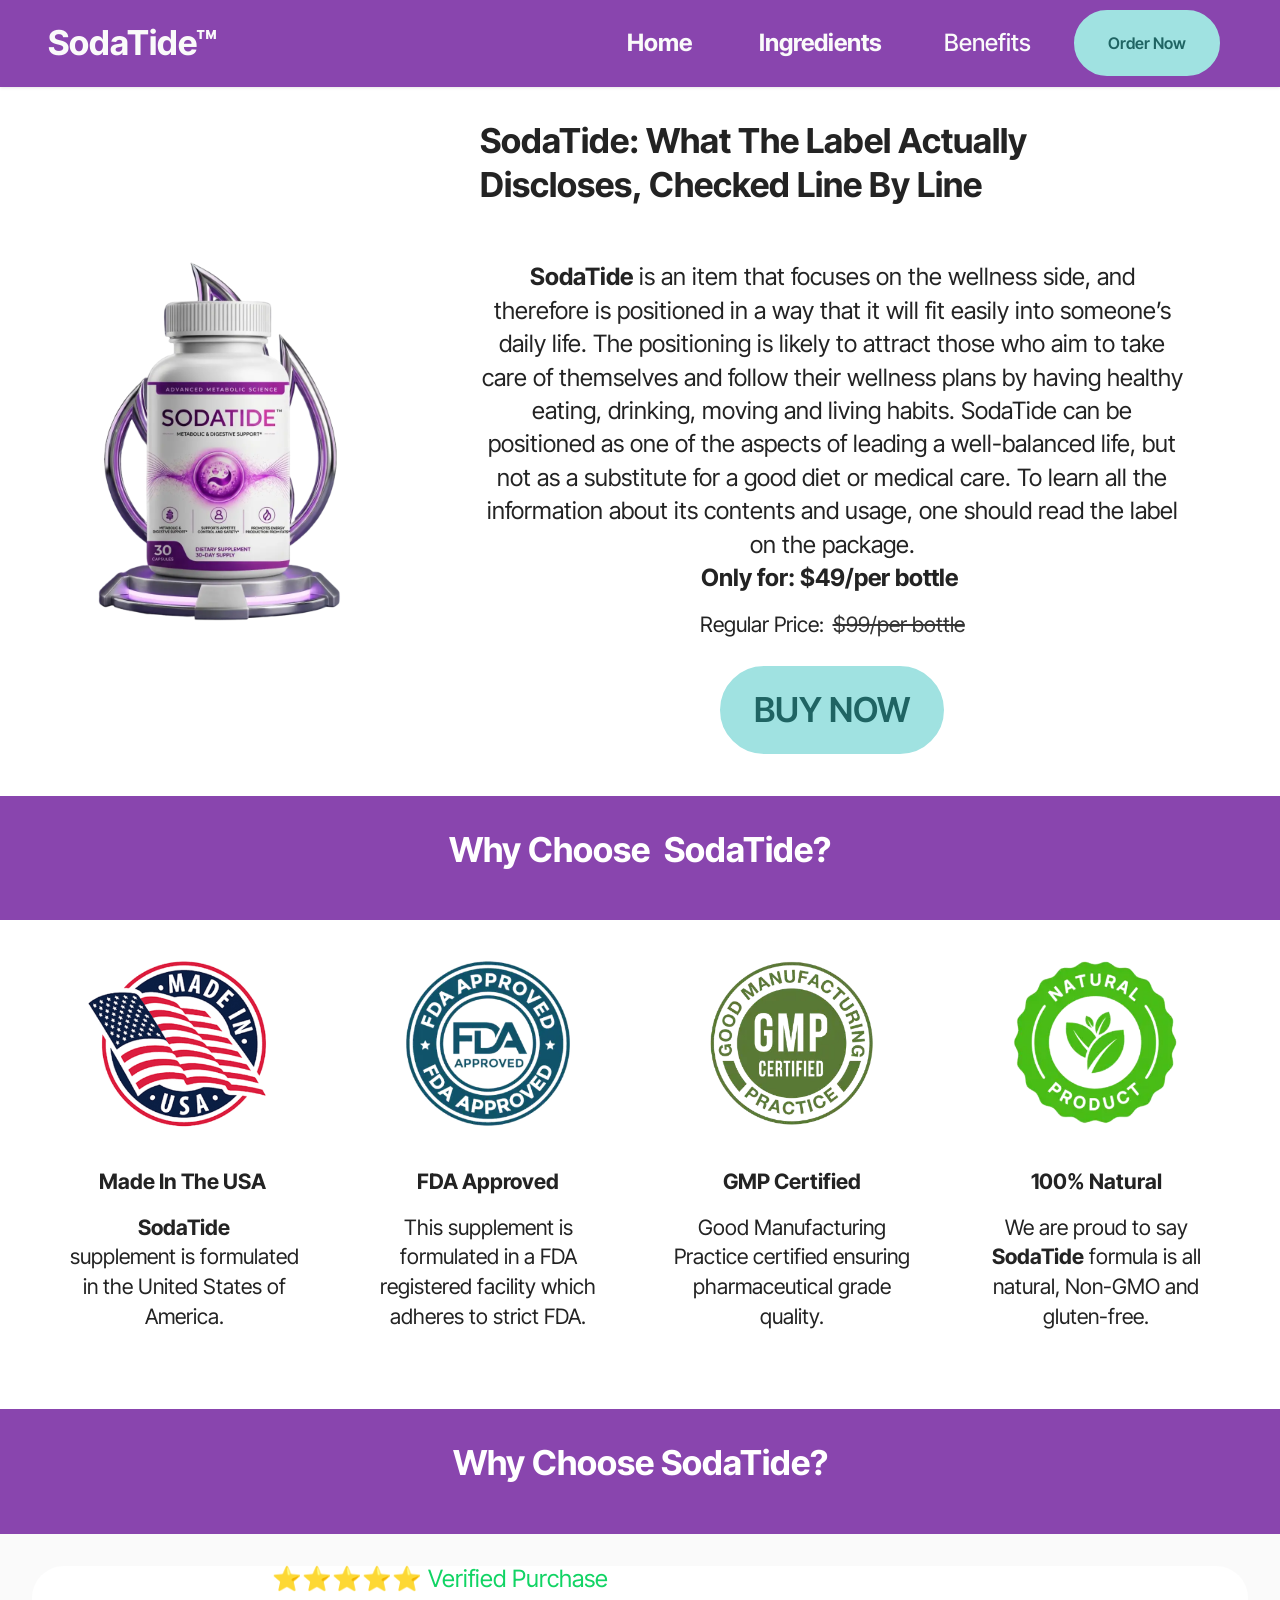
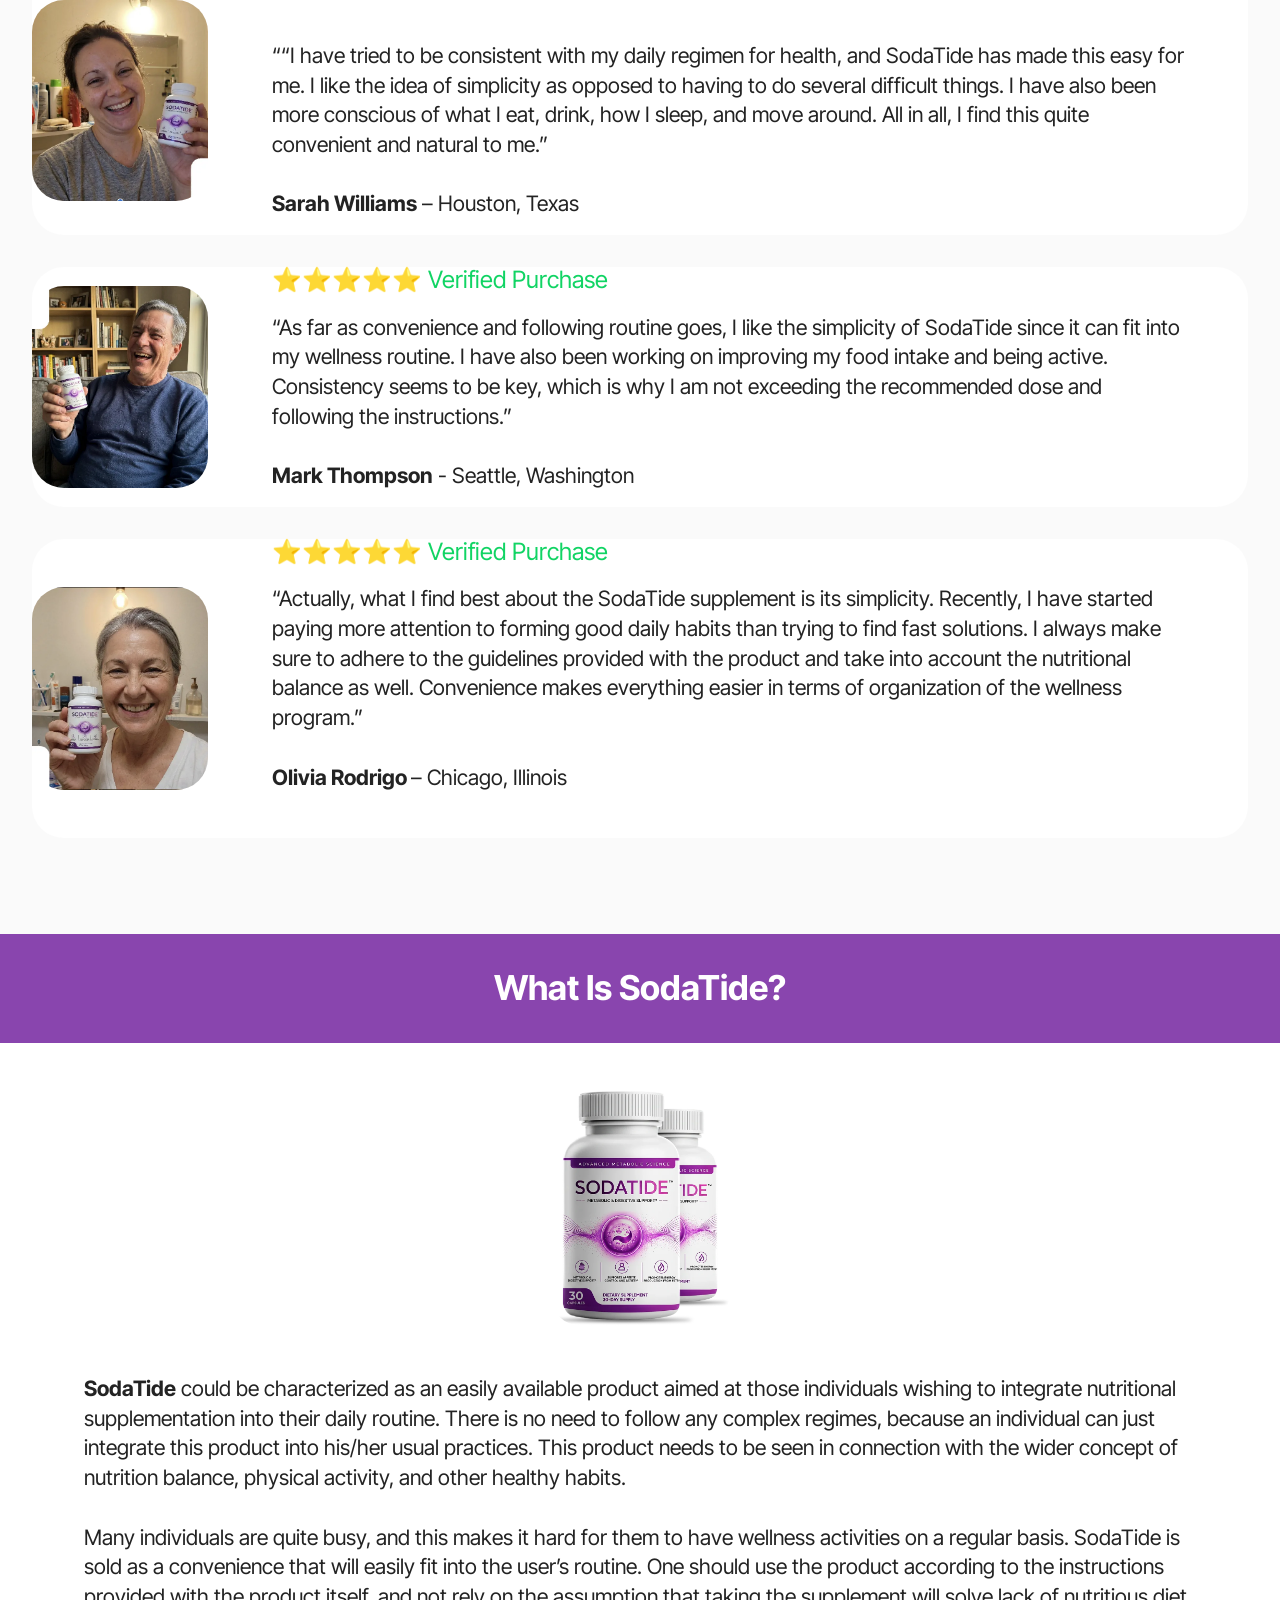
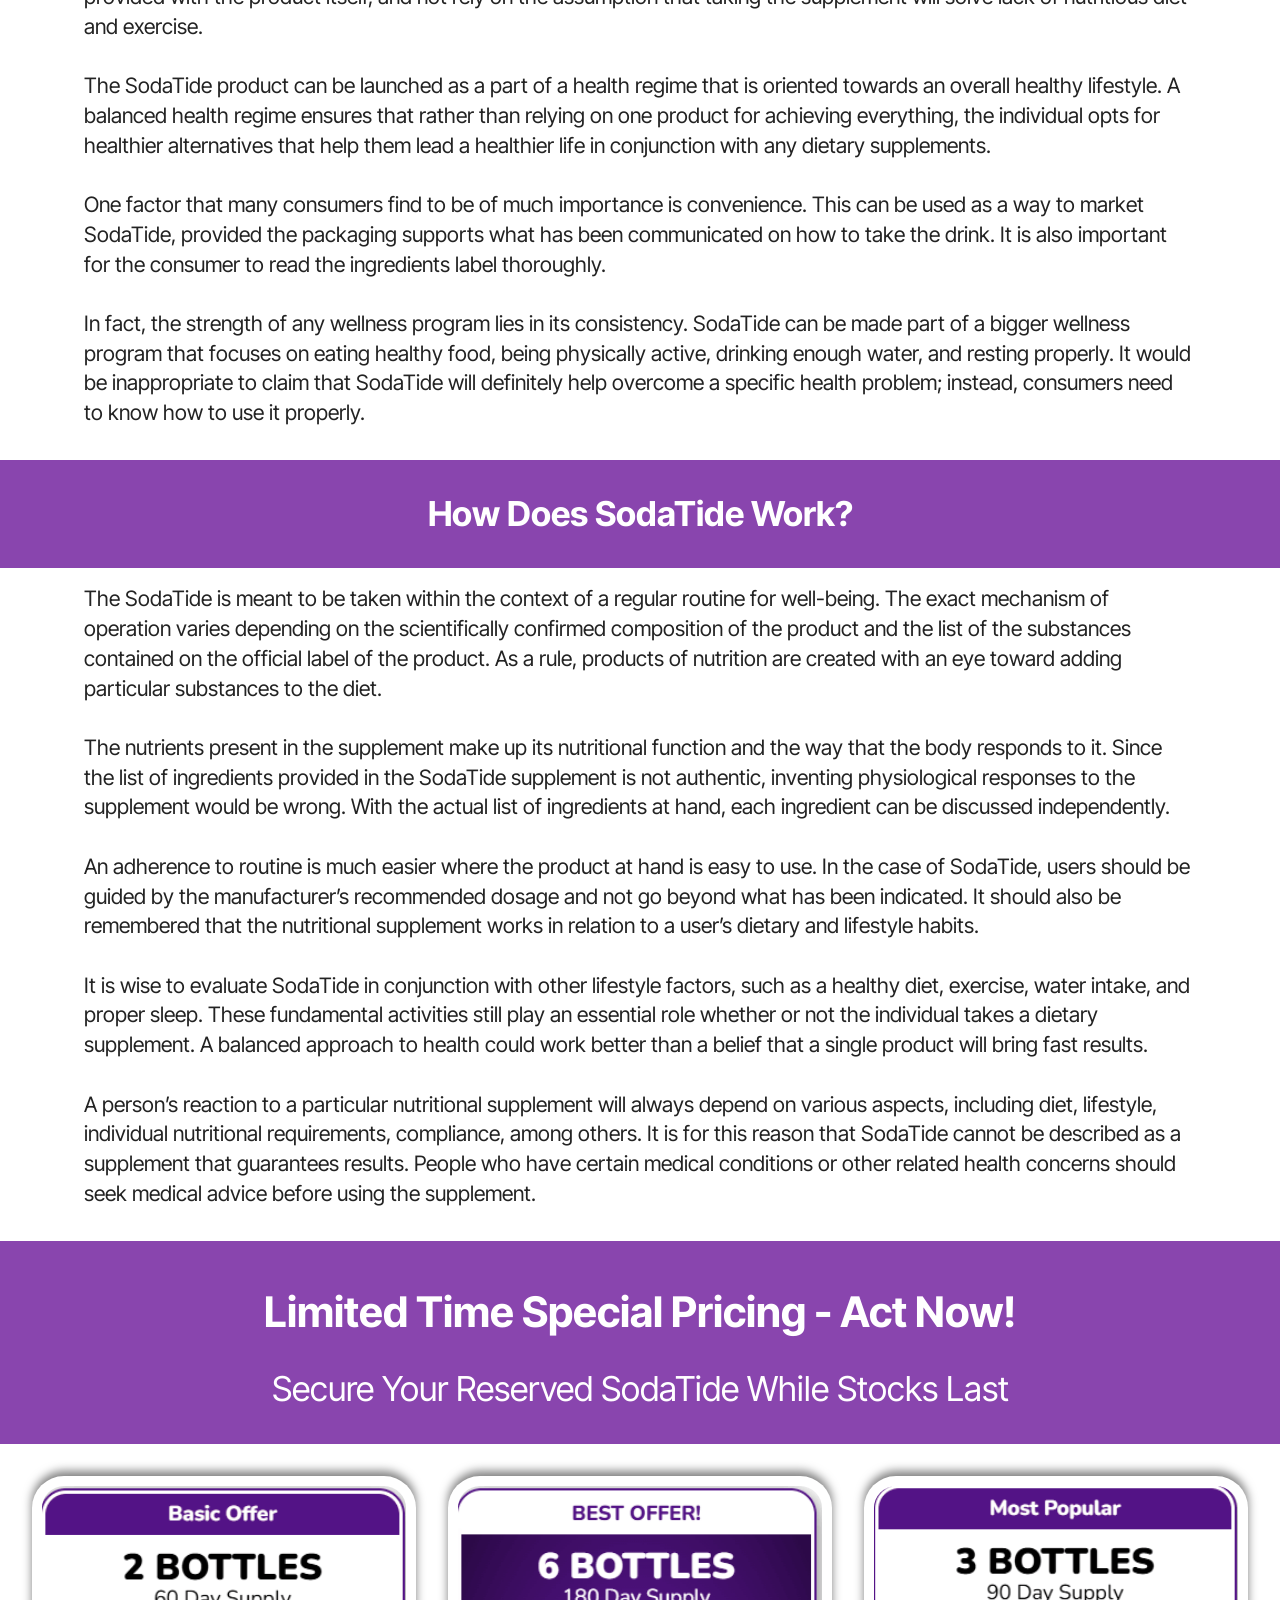
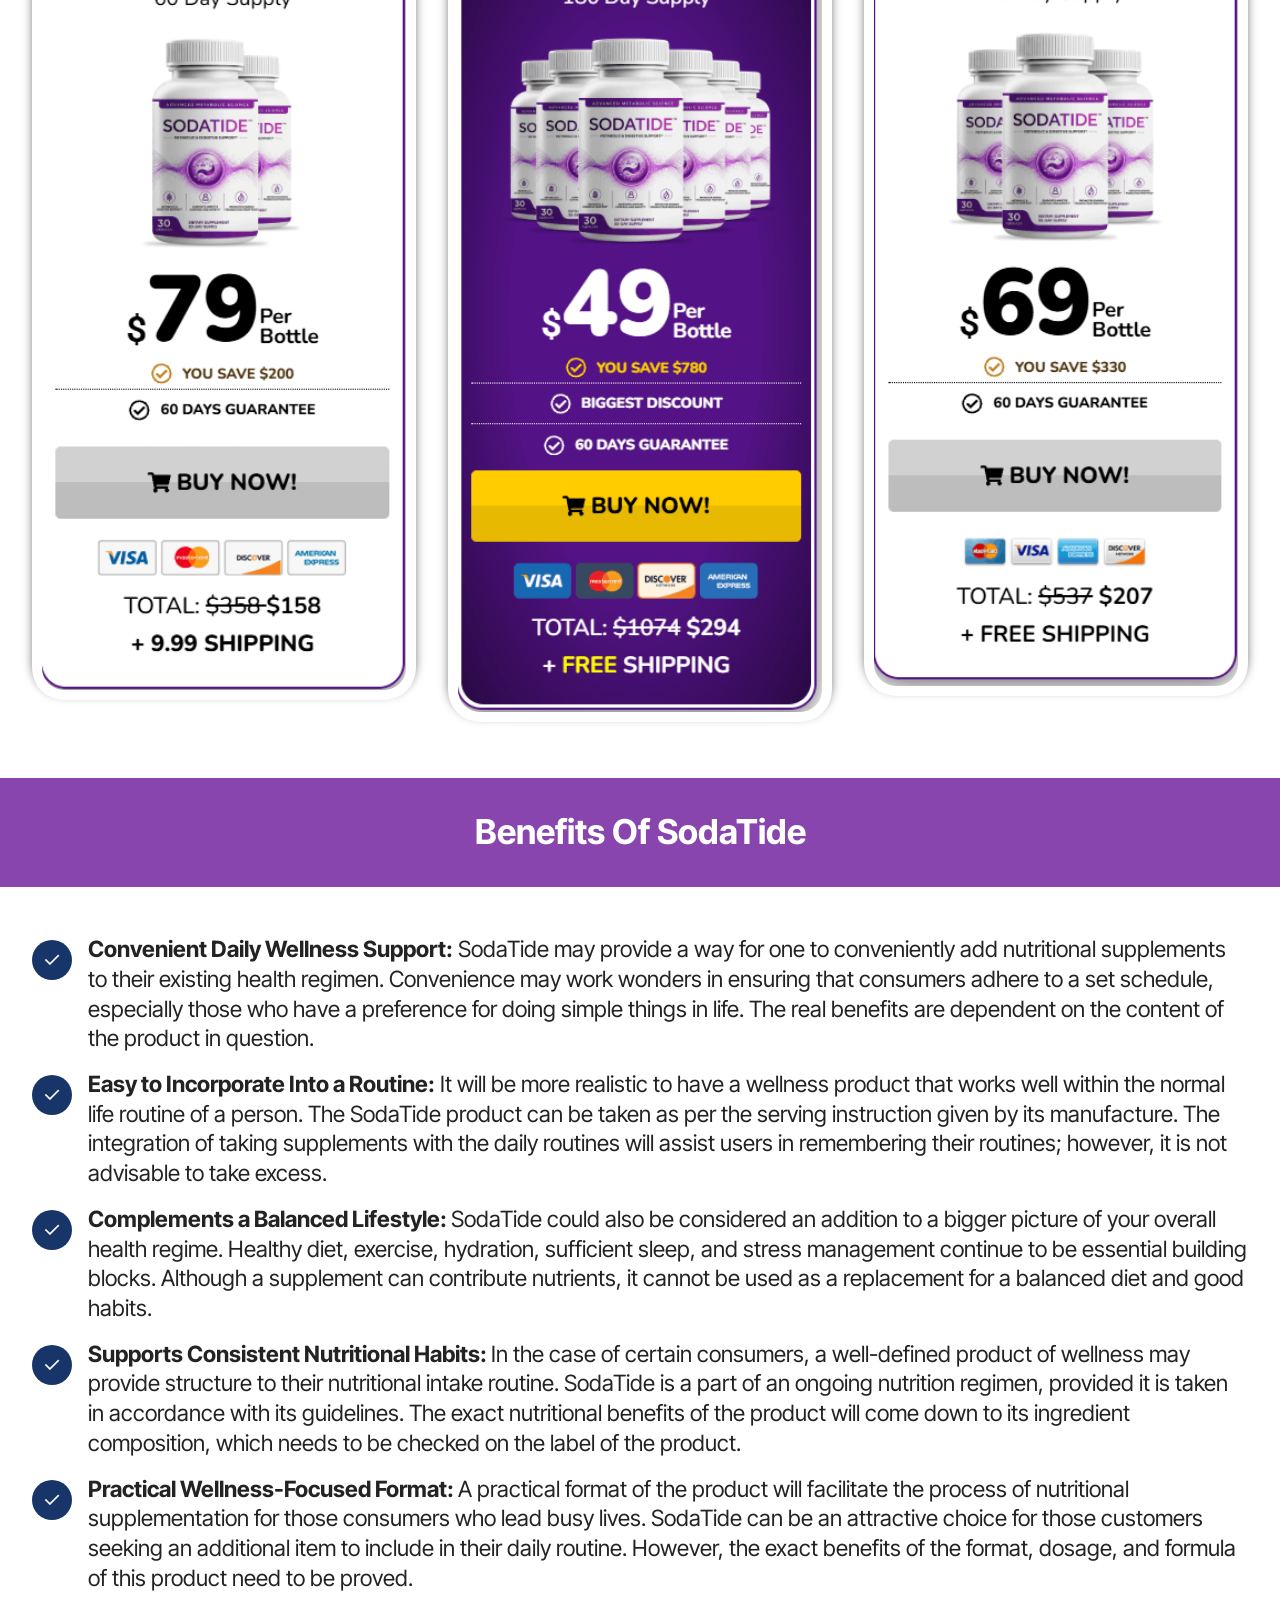
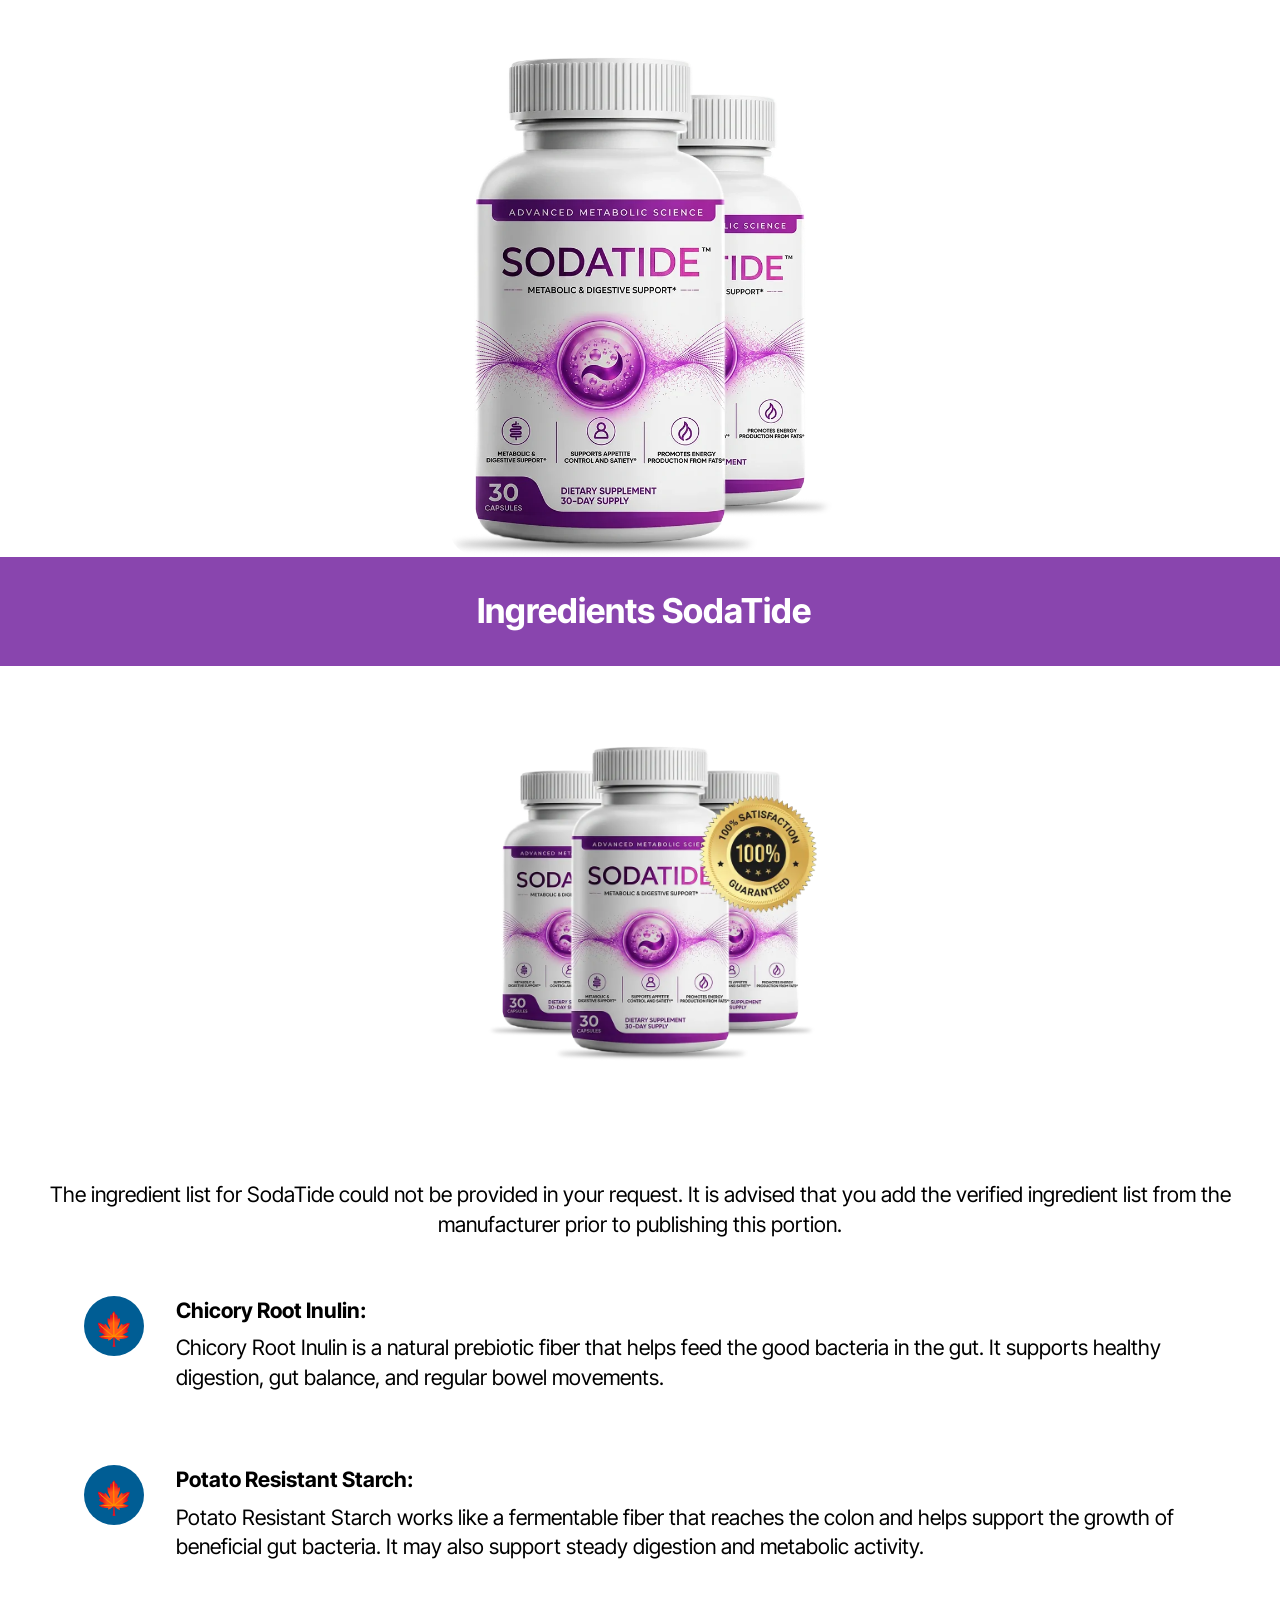
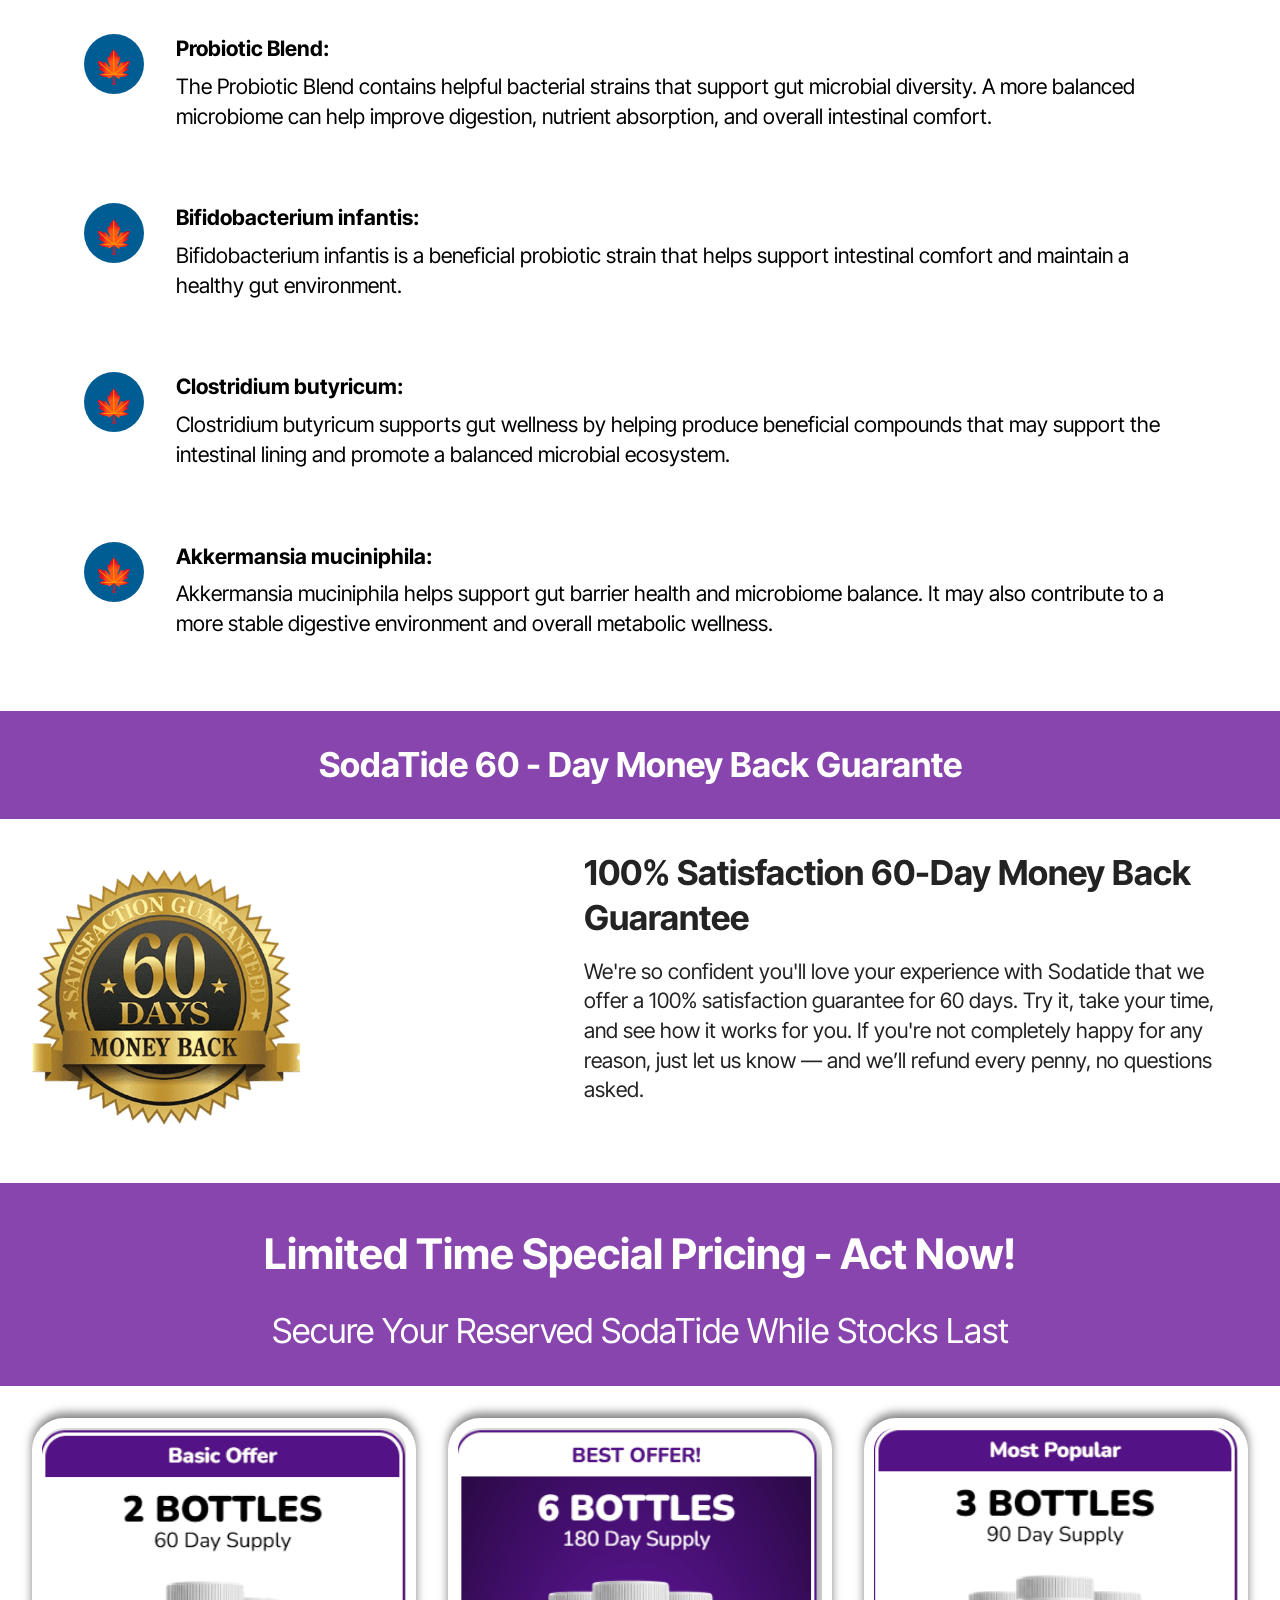
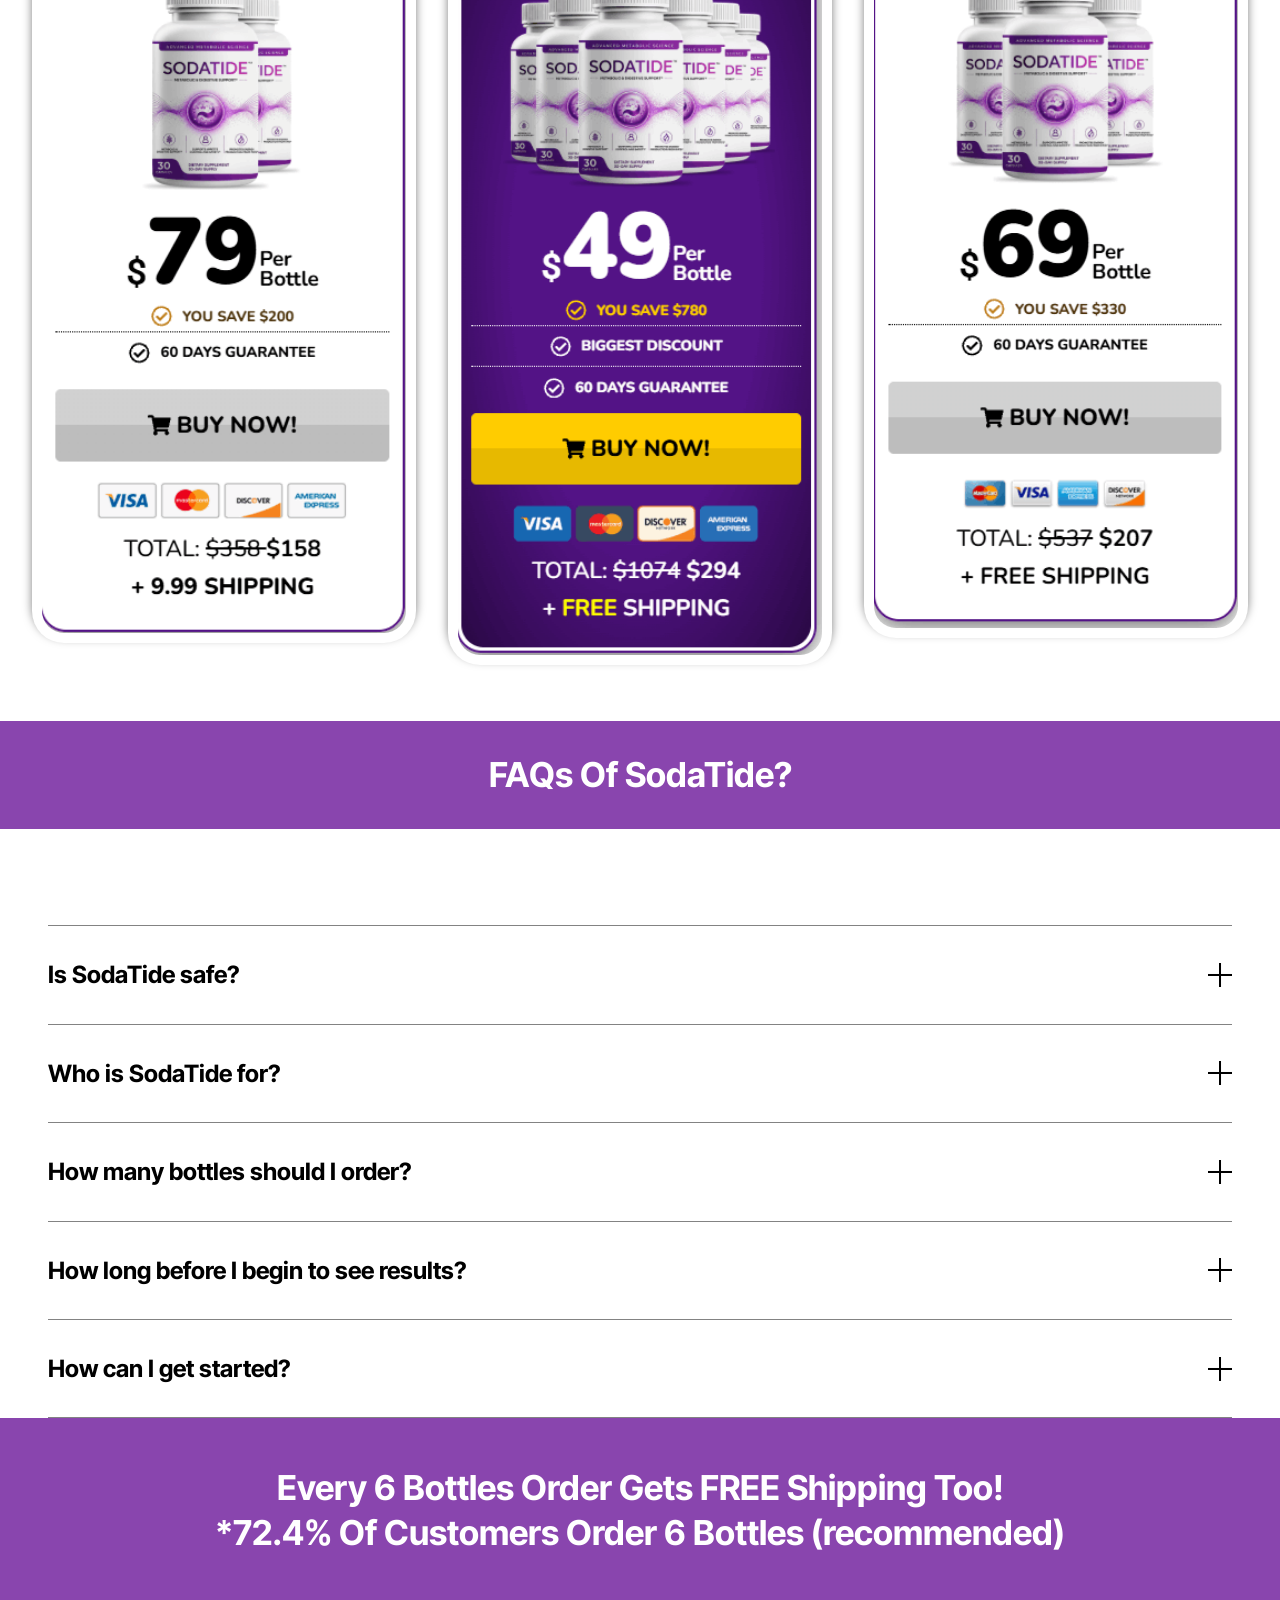
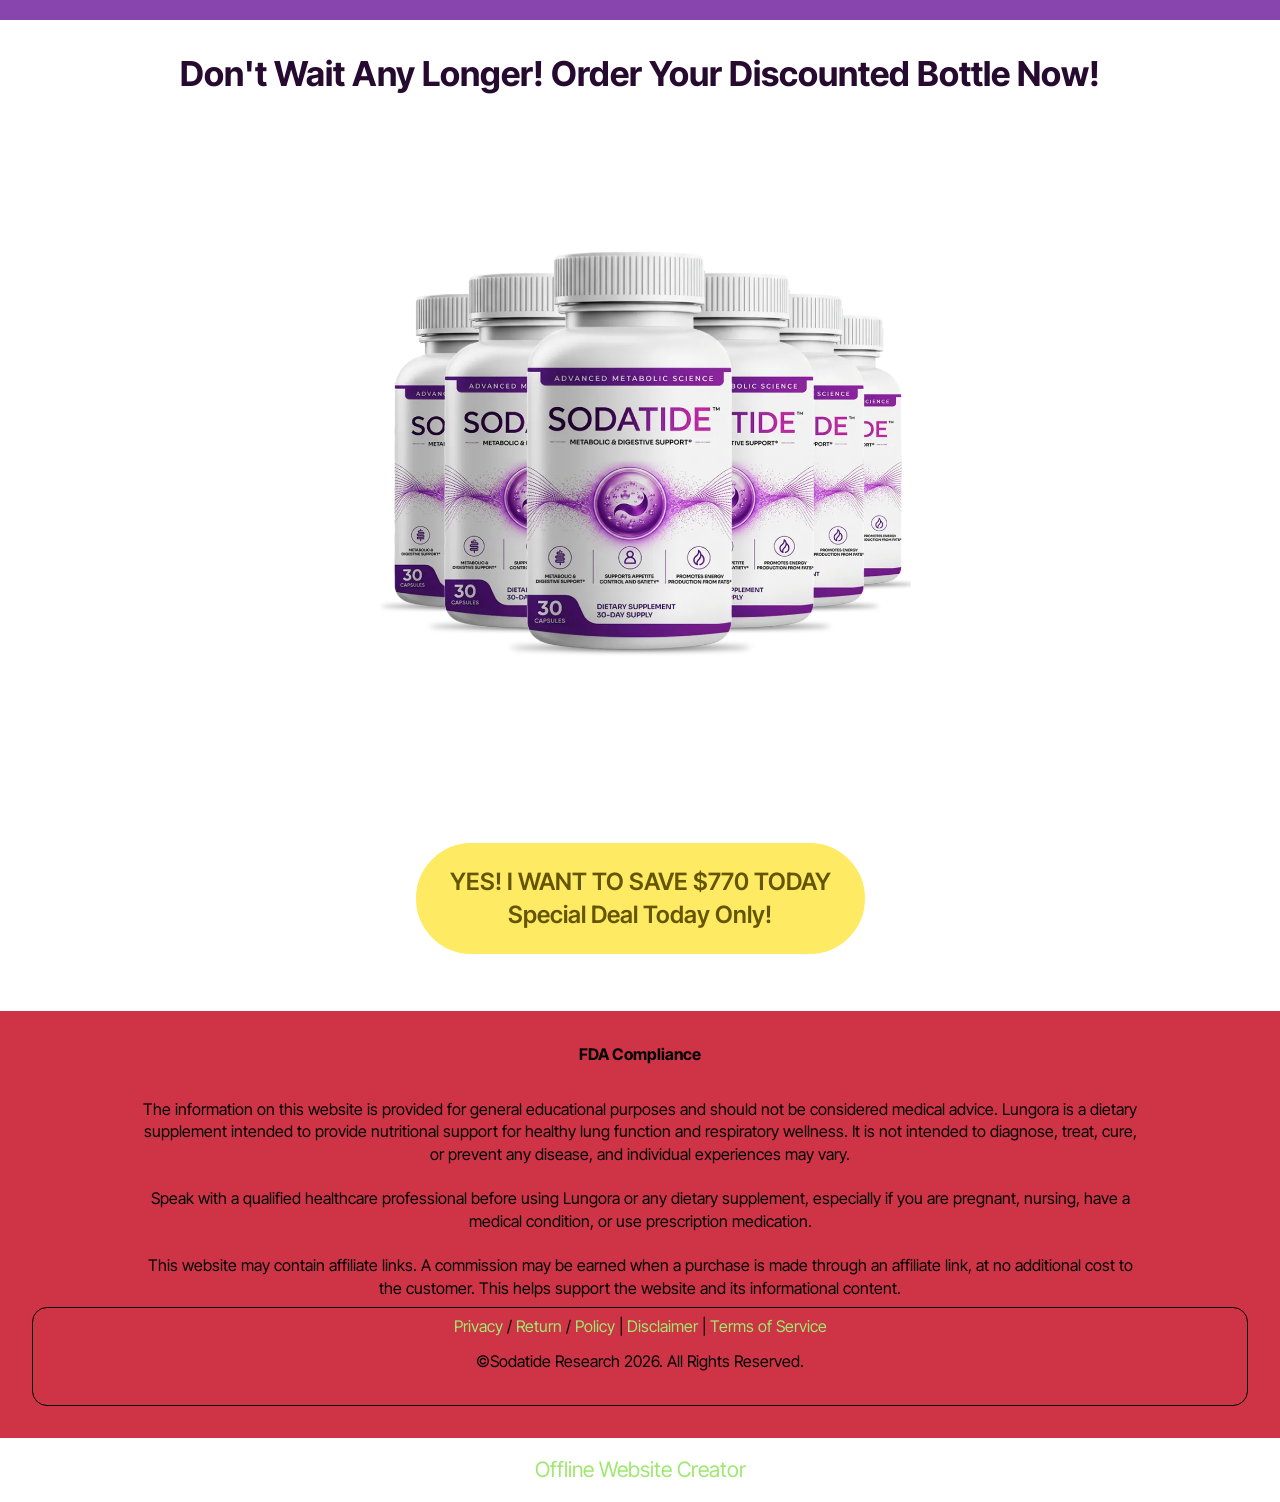
==== index.html @ b332766b "Add files via upload" ====
<!DOCTYPE html>
<html  lang="en">
<head>
  <!-- Site made with Mobirise Website Builder v6.1.12, https://mobirise.com -->
  <meta charset="UTF-8">
  <meta http-equiv="X-UA-Compatible" content="IE=edge">
  <meta name="generator" content="Mobirise v6.1.12, mobirise.com">
  <meta name="twitter:card" content="summary_large_image"/>
  <meta name="twitter:image:src" content="assets/images/index-meta.webp">
  <meta property="og:image" content="assets/images/index-meta.webp">
  <meta name="twitter:title" content="SodaTide – Advanced Support for Nerve Health">
  <meta name="viewport" content="width=device-width, initial-scale=1, minimum-scale=1">
  <link rel="shortcut icon" href="assets/images/images.png" type="image/x-icon">
  <meta name="description" content="SodaTide is an item that focuses on the wellness side, and therefore is positioned in a way that it will fit easily into someone’s daily life. The positioning is likely to attract those who aim to take care of themselves and follow their wellness plans by having healthy eating, drinking, moving and living habits. SodaTide can be positioned as one of the aspects of leading a well-balanced life, but not as a substitute for a good diet or medical care. To learn all the information about its contents and usage, one should read the label on the package.">
  
  
  <title>SodaTide – Advanced Support for Nerve Health</title>
  <link rel="stylesheet" href="assets/web/assets/mobirise-icons2/mobirise2.css">
  <link rel="stylesheet" href="assets/web/assets/mobirise-icons/mobirise-icons.css">
  <link rel="stylesheet" href="assets/bootstrap/css/bootstrap.min.css">
  <link rel="stylesheet" href="assets/dropdown/css/style.css">
  <link rel="stylesheet" href="assets/socicon/css/styles.css">
  <link rel="stylesheet" href="assets/theme/css/style.css">
  <link rel="preload" href="https://fonts.googleapis.com/css?family=Inter+Tight:100,200,300,400,500,600,700,800,900,100i,200i,300i,400i,500i,600i,700i,800i,900i&display=swap" as="style" onload="this.onload=null;this.rel='stylesheet'">
  <noscript><link rel="stylesheet" href="https://fonts.googleapis.com/css?family=Inter+Tight:100,200,300,400,500,600,700,800,900,100i,200i,300i,400i,500i,600i,700i,800i,900i&display=swap"></noscript>
  <link rel="preload" as="style" href="assets/mobirise/css/mbr-additional.css?v=M7NyvS"><link rel="stylesheet" href="assets/mobirise/css/mbr-additional.css?v=M7NyvS" type="text/css">

  
  
  <meta name="keywords" content="prosta defend, prostadefend, prosta defend supplement, prosta defend pills">
 <meta name="author" content="prosta defend">
		
 <link rel="canonical" href="" >
</head>
<body>
  
  <section data-bs-version="5.1" class="menu menu2 cid-vwCGoTfLS6" once="menu" id="menu2-1z">
    
    <nav class="navbar navbar-dropdown navbar-expand-lg">
        <div class="container">
            <div class="navbar-brand">
                
                <span class="navbar-caption-wrap"><a class="navbar-caption text-white text-primary display-2" href="index.html#content4-27">SodaTide™&nbsp;<br></a></span>
            </div>
            <button class="navbar-toggler" type="button" data-toggle="collapse" data-bs-toggle="collapse" data-target="#navbarSupportedContent" data-bs-target="#navbarSupportedContent" aria-controls="navbarNavAltMarkup" aria-expanded="false" aria-label="Toggle navigation">
                <div class="hamburger">
                    <span></span>
                    <span></span>
                    <span></span>
                    <span></span>
                </div>
            </button>
            <div class="collapse navbar-collapse" id="navbarSupportedContent">
                <ul class="navbar-nav nav-dropdown" data-app-modern-menu="true"><li class="nav-item"><a class="nav-link link text-white text-primary display-5" href="index.html#header3-1m"><strong>Home&nbsp;</strong><br></a></li>
                    <li class="nav-item"><a class="nav-link link text-white text-primary display-5" href="index.html"><strong>Ingredients</strong></a></li>
                    <li class="nav-item"><a class="nav-link link text-white text-primary display-5" href="index.html#header3-31">Benefits</a>
                    </li></ul>
                
                <div class="navbar-buttons mbr-section-btn"><a class="btn btn-warning display-4" href="https://maxwebleads.com/13469/2046/2/?">Order Now</a></div>
            </div>
        </div>
    </nav>
</section>

<section data-bs-version="5.1" class="features6 cid-vwCGxktQIx" id="features7-20">
    <!---->
    

    
    
    <div class="container">
        <div class="card-wrapper">
            <div class="row align-items-center">
                <div class="col-12 col-lg-4">
                    <div class="image-wrapper">
                        <a href="https://maxwebleads.com/13469/2046/2/?"><img src="assets/images/sodatide-main.webp" alt="SodaTide"></a>
                    </div>
                </div>
                <div class="col-12 col-lg">
                    <div class="text-box">
                        <h5 class="mbr-title mbr-fonts-style display-2"><strong>SodaTide: What The Label Actually Discloses, Checked Line By Line</strong><br><strong><br></strong></h5>
                        <p class="mbr-text mbr-fonts-style display-5"><strong>SodaTide</strong> is an item that focuses on the wellness side, and therefore is positioned in a way that it will fit easily into someone’s daily life. The positioning is likely to attract those who aim to take care of themselves and follow their wellness plans by having healthy eating, drinking, moving and living habits. SodaTide can be positioned as one of the aspects of leading a well-balanced life, but not as a substitute for a good diet or medical care. To learn all the information about its contents and usage, one should read the label on the package.<br><strong>Only for: $49/per bottle&nbsp;</strong><br></p>
                        <div class="cost">
                            <span class="currentcost mbr-fonts-style pr-2 display-7">Regular Price:&nbsp;</span>
                            <span class="oldcost mbr-fonts-style display-7">$99/per bottle</span>
                        </div>
                        <div class="mbr-section-btn pt-3"><a href="https://maxwebleads.com/13469/2046/2/?" class="btn btn-warning display-2">BUY NOW</a></div>
                    </div>
                </div>
            </div>
        </div>
    </div>
</section>

<section data-bs-version="5.1" class="header3 cid-vwCIpOp77V" id="header3-21">

    

    
    

    <div class="align-center container">
        <div class="row justify-content-center">
            <div class="col-12 col-lg-12">
                
                <h2 class="mbr-section-subtitle mbr-fonts-style mb-3 display-2"><strong>Why Choose&nbsp; SodaTide?</strong></h2>
                
                
            </div>
        </div>
    </div>
</section>

<section data-bs-version="5.1" class="gallery3 cid-vwCFQWDNEf" id="gallery3-1x">
    
    
    <div class="container">
        
        <div class="row mt-4">
            
            
            <div class="item features-image сol-12 col-md-6 col-lg-3 active">
                <div class="item-wrapper">
                    <div class="item-img">
                        <a href="https://maxwebleads.com/13469/2046/2/?"><img src="assets/images/made-in-usa202-500x300.webp" alt="SodaTide Made In The USA " data-slide-to="0" data-bs-slide-to="0"></a>
                    </div>
                    <div class="item-content">
                        <h5 class="item-title mbr-fonts-style display-7"><strong>Made In The USA&nbsp;</strong></h5>
                        
                        <p class="mbr-text mbr-fonts-style mt-3 display-7"><strong>SodaTide
</strong><br>supplement is formulated in the United States of America.<br>
<br></p>
                    </div>
                    
                </div>
            </div><div class="item features-image сol-12 col-md-6 col-lg-3">
                <div class="item-wrapper">
                    <div class="item-img">
                        <a href="https://maxwebleads.com/13469/2046/2/?"><img src="assets/images/fda-approved-500x300.webp" alt="SodaTide FDA Approved " data-slide-to="1" data-bs-slide-to="1"></a>
                    </div>
                    <div class="item-content">
                        <h5 class="item-title mbr-fonts-style display-7"><strong>FDA Approved</strong></h5>
                        
                        <p class="mbr-text mbr-fonts-style mt-3 display-7">This supplement is formulated in a FDA registered facility which adheres to strict FDA.</p>
                    </div>
                    
                </div>
            </div><div class="item features-image сol-12 col-md-6 col-lg-3">
                <div class="item-wrapper">
                    <div class="item-img">
                        <a href="https://maxwebleads.com/13469/2046/2/?"><img src="assets/images/gmp-certified-500x300.webp" alt="SodaTide GMP Certified" data-slide-to="2" data-bs-slide-to="2"></a>
                    </div>
                    <div class="item-content">
                        <h5 class="item-title mbr-fonts-style display-7"><strong>GMP Certified</strong></h5>
                        
                        <p class="mbr-text mbr-fonts-style mt-3 display-7">Good Manufacturing
<br>Practice certified ensuring pharmaceutical grade quality.<br></p>
                    </div>
                    
                </div>
            </div>
            <div class="item features-image сol-12 col-md-6 col-lg-3">
                <div class="item-wrapper">
                    <div class="item-img">
                        <a href="https://maxwebleads.com/13469/2046/2/?"><img src="assets/images/100-natural-500x300.webp" alt="SodaTide  all natural, Non-GMO " title=""></a>
                    </div>
                    <div class="item-content">
                        <h5 class="item-title mbr-fonts-style display-7"><strong>100% Natural</strong></h5>
                        
                        <p class="mbr-text mbr-fonts-style mt-3 display-7">We are proud to say <strong>SodaTide</strong> formula is all natural, Non-GMO and gluten-free.</p>
                    </div>
                    
                </div>
            </div>
        </div>
    </div>
</section>

<section data-bs-version="5.1" class="header3 cid-vwCO7ddUhF" id="header3-22">

    

    
    

    <div class="align-center container">
        <div class="row justify-content-center">
            <div class="col-12 col-lg-12">
                
                <h2 class="mbr-section-subtitle mbr-fonts-style mb-3 display-2"><strong>Why Choose SodaTide?</strong></h2>
                
                
            </div>
        </div>
    </div>
</section>

<section data-bs-version="5.1" class="team2 cid-vwCOnBbGUN" xmlns="http://www.w3.org/1999/html" id="team2-23">
    

    
    
    <div class="container">
        <div class="item features-image">
            <div class="item-wrapper">
                <div class="row align-items-center">
                    <div class="col-12 col-md-2">
                        <div class="image-wrapper">
                            <a href="https://maxwebleads.com/13469/2046/2/?"><img src="assets/images/tmpvyf8o1eg.webp" alt="SodaTide"></a>
                        </div>
                    </div>
                    <div class="col-12 col-md">
                        <div class="card-box">
                            
                            <h2 class="card-subtitle mbr-fonts-style mb-3 display-5">⭐⭐⭐⭐⭐ Verified Purchase</h2>
                            <p class="mbr-text mbr-fonts-style display-7"><br>““I have tried to be consistent with my daily regimen for health, and SodaTide has made this easy for me. I like the idea of simplicity as opposed to having to do several difficult things. I have also been more conscious of what I eat, drink, how I sleep, and move around. All in all, I find this quite convenient and natural to me.”<br><br><strong>Sarah Williams</strong> – Houston, Texas<br></p>
                            
                        </div>
                    </div>
                </div>
            </div>
        </div>
        <div class="item features-image">
            <div class="item-wrapper">
                <div class="row align-items-center">
                    <div class="col-12 col-md-2">
                        <div class="image-wrapper">
                            <a href="https://maxwebleads.com/13469/2046/2/?"><img src="assets/images/tmp3x4pb23f.webp" alt="SodaTide"></a>
                        </div>
                    </div>
                    <div class="col-12 col-md">
                        <div class="card-box">
                            
                            <h2 class="card-subtitle mbr-fonts-style mb-3 display-5">⭐⭐⭐⭐⭐ Verified Purchase</h2>
                            <p class="mbr-text mbr-fonts-style display-7">“As far as convenience and following routine goes, I like the simplicity of SodaTide since it can fit into my wellness routine. I have also been working on improving my food intake and being active. Consistency seems to be key, which is why I am not exceeding the recommended dose and following the instructions.”<br><br><strong>Mark Thompson</strong> - Seattle, Washington<br></p>
                            
                        </div>
                    </div>
                </div>
            </div>
        </div>
        <div class="item features-image">
            <div class="item-wrapper">
                <div class="row align-items-center">
                    <div class="col-12 col-md-2">
                        <div class="image-wrapper">
                            <a href="https://maxwebleads.com/13469/2046/2/?"><img src="assets/images/tmpdgnaucbl.webp" alt="SodaTide"></a>
                        </div>
                    </div>
                    <div class="col-12 col-md">
                        <div class="card-box">
                            
                            <h2 class="card-subtitle mbr-fonts-style mb-3 display-5">⭐⭐⭐⭐⭐ Verified Purchase</h2>
                            <p class="mbr-text mbr-fonts-style display-7">“Actually, what I find best about the SodaTide supplement is its simplicity. Recently, I have started paying more attention to forming good daily habits than trying to find fast solutions. I always make sure to adhere to the guidelines provided with the product and take into account the nutritional balance as well. Convenience makes everything easier in terms of organization of the wellness program.”<br>
<br><strong>Olivia Rodrigo </strong>– Chicago, Illinois<br>&nbsp;<br></p>
                            
                        </div>
                    </div>
                </div>
            </div>
        </div>
    </div>
</section>

<section data-bs-version="5.1" class="header3 cid-uSwx4cJ0TO" id="header3-4">

    

    
    

    <div class="align-center container">
        <div class="row justify-content-center">
            <div class="col-12 col-lg-12">
                
                <h2 class="mbr-section-subtitle mbr-fonts-style mb-3 display-2"><strong>What Is SodaTide?</strong></h2>
                
                
            </div>
        </div>
    </div>
</section>

<section data-bs-version="5.1" class="header9 cid-uSwxo9HcY4" id="header9-6">

    

    
    

    <div class="text-center container">
        <div class="row justify-content-center">
            <div class="col-md-12 col-lg-9">
                <div class="image-wrap mb-4">
                    <a href="https://maxwebleads.com/13469/2046/2/?"><img src="assets/images/bottle-hero.webp" alt="SodaTide Official"></a>
                </div>
                
                
                
            </div>
        </div>
    </div>
</section>

<section data-bs-version="5.1" class="content4 cid-uSwx5BcQWN" id="content4-5">
    

    
    
    <div class="container">
        <div class="row justify-content-center">
            <div class="title col-md-12 col-lg-11">
                
                <h4 class="mbr-section-subtitle align-center mbr-fonts-style mb-4 display-7"><strong>SodaTide</strong> could be characterized as an easily available product aimed at those individuals wishing to integrate nutritional supplementation into their daily routine. There is no need to follow any complex regimes, because an individual can just integrate this product into his/her usual practices. This product needs to be seen in connection with the wider concept of nutrition balance, physical activity, and other healthy habits.<br><br>
<div>
</div><div>
</div><div>
</div><div>
</div><div>Many individuals are quite busy, and this makes it hard for them to have wellness activities on a regular basis. SodaTide is sold as a convenience that will easily fit into the user’s routine. One should use the product according to the instructions provided with the product itself, and not rely on the assumption that taking the supplement will solve lack of nutritious diet and exercise.</div><div><br></div><div>
</div><div>The SodaTide product can be launched as a part of a health regime that is oriented towards an overall healthy lifestyle. A balanced health regime ensures that rather than relying on one product for achieving everything, the individual opts for healthier alternatives that help them lead a healthier life in conjunction with any dietary supplements.</div><div><br></div><div>One factor that many consumers find to be of much importance is convenience. This can be used as a way to market SodaTide, provided the packaging supports what has been communicated on how to take the drink. It is also important for the consumer to read the ingredients label thoroughly.</div><div><br></div><div>In fact, the strength of any wellness program lies in its consistency. SodaTide can be made part of a bigger wellness program that focuses on eating healthy food, being physically active, drinking enough water, and resting properly. It would be inappropriate to claim that SodaTide will definitely help overcome a specific health problem; instead, consumers need to know how to use it properly.</div><div>
</div></h4>
                
            </div>
        </div>
    </div>
</section>

<section data-bs-version="5.1" class="header3 cid-uSwy3EeQp4" id="header3-7">

    

    
    

    <div class="align-center container">
        <div class="row justify-content-center">
            <div class="col-12 col-lg-12">
                
                <h2 class="mbr-section-subtitle mbr-fonts-style mb-3 display-2"><strong>How Does SodaTide Work?</strong></h2>
                
                
            </div>
        </div>
    </div>
</section>

<section data-bs-version="5.1" class="content4 cid-uSwy4P6KjC" id="content4-8">
    

    
    
    <div class="container">
        <div class="row justify-content-center">
            <div class="title col-md-12 col-lg-11">
                
                <h4 class="mbr-section-subtitle align-center mbr-fonts-style mb-4 display-7"><div>The SodaTide is meant to be taken within the context of a regular routine for well-being. The exact mechanism of operation varies depending on the scientifically confirmed composition of the product and the list of the substances contained on the official label of the product. As a rule, products of nutrition are created with an eye toward adding particular substances to the diet.</div><div><strong><br></strong></div><div>
</div><div>The nutrients present in the supplement make up its nutritional function and the way that the body responds to it. Since the list of ingredients provided in the SodaTide supplement is not authentic, inventing physiological responses to the supplement would be wrong. With the actual list of ingredients at hand, each ingredient can be discussed independently.</div><div><br></div><div>
</div><div>An adherence to routine is much easier where the product at hand is easy to use. In the case of SodaTide, users should be guided by the manufacturer’s recommended dosage and not go beyond what has been indicated. It should also be remembered that the nutritional supplement works in relation to a user’s dietary and lifestyle habits.</div><div><br></div><div>It is wise to evaluate SodaTide in conjunction with other lifestyle factors, such as a healthy diet, exercise, water intake, and proper sleep. These fundamental activities still play an essential role whether or not the individual takes a dietary supplement. A balanced approach to health could work better than a belief that a single product will bring fast results.</div><div><br></div><div>A person’s reaction to a particular nutritional supplement will always depend on various aspects, including diet, lifestyle, individual nutritional requirements, compliance, among others. It is for this reason that SodaTide cannot be described as a supplement that guarantees results. People who have certain medical conditions or other related health concerns should seek medical advice before using the supplement.</div><div>
</div><div>
</div><div>
</div></h4>
                
            </div>
        </div>
    </div>
</section>

<section data-bs-version="5.1" class="content4 cid-uSwyrY4N6k" id="content4-9">
    

    
    
    <div class="container">
        <div class="row justify-content-center">
            <div class="title col-md-12 col-lg-11">
                <h3 class="mbr-section-title mbr-fonts-style align-center mb-4 display-1"><strong>Limited Time Special Pricing - Act Now!</strong></h3>
                <h4 class="mbr-section-subtitle align-center mbr-fonts-style mb-4 display-2">Secure Your Reserved SodaTide While Stocks Last</h4>
                
            </div>
        </div>
    </div>
</section>

<section data-bs-version="5.1" class="gallery5 mbr-gallery cid-uSwyss5Anb" id="image1-a">
    

    

    <div class="container">
        
        <div class="row mbr-gallery mt-4">
            <div class="col-12 col-md-6 col-lg-4 item gallery-image">
                
                    <a href="https://maxwebleads.com/13469/2046/2/?"><img class="w-100 JCB_Price" src="assets/images/screenshot202026-10-0120212933-327x723.webp" alt="SodaTide   buy now 2 bottle" data-slide-to="0" data-bs-slide-to="0" title="Ikaria Lean Belly Juice"><br></a>
                   
                
               
            </div>
             <div class="col-12 col-md-6 col-lg-4 item gallery-image">
                
                   <a href="https://maxwebleads.com/13469/2046/2/?"> <img class="w-100 JCB_Price" src="assets/images/screenshot202026-10-0120213009-331x752.webp" alt="SodaTide buy now 6 bottles" data-slide-to="1" data-bs-slide-to="1" title="Ikaria Lean Belly Juice"><br></a>
                    
                
               
            </div>
             <div class="col-12 col-md-6 col-lg-4 item gallery-image">
                
                   <a href="https://maxwebleads.com/13469/2046/2/?"> <img class="w-100 JCB_Price" src="assets/images/screenshot202026-10-0120213029-328x721.webp" alt="SodaTide buy now 3 bottles" data-slide-to="2" data-bs-slide-to="2" title="Ikaria Lean Belly Juice"><br>
                    
               
                
            </a></div></div><div class="modal mbr-slider" tabindex="-1" role="dialog" aria-hidden="true" id="vwOW94ZEDf-modal"><div class="modal-dialog" role="document"><a href="/">
                </a><div class="modal-content"><div class="modal-body"><div class="carousel slide carousel-fade" id="lb-vwOW94ZEDf" data-ride="carousel" data-bs-ride="carousel" data-interval="4000" data-bs-interval="4000"><a href="/">
                            <div class="carousel-inner">
                                <div class="carousel-item active">
                                    <img class="d-block w-100" src="assets/images/screenshot202026-10-0120212933-327x723.webp" alt="">
                                </div>
                                <div class="carousel-item">
                                    <img class="d-block w-100" src="assets/images/screenshot202026-10-0120213009-331x752.webp" alt="">
                                </div>
                                <div class="carousel-item">
                                    <img class="d-block w-100" src="assets/images/screenshot202026-10-0120213029-328x721.webp" alt="">
                                </div>
                                
                            </div>
                            <ol class="carousel-indicators">
                                <li data-slide-to="0" data-bs-slide-to="0" class="active" data-target="#lb-vwOW94ZEDf" data-bs-target="#lb-vwOW94ZEDf"></li>
                                <li data-slide-to="1" data-bs-slide-to="1" data-target="#lb-vwOW94ZEDf" data-bs-target="#lb-vwOW94ZEDf"></li>
                                <li data-slide-to="2" data-bs-slide-to="2" data-target="#lb-vwOW94ZEDf" data-bs-target="#lb-vwOW94ZEDf"></li>
                                
                            </ol>
                            </a><a role="button" href="" class="close" data-dismiss="modal" data-bs-dismiss="modal" aria-label="Close">
                            </a>
                            <a class="carousel-control-prev carousel-control" role="button" data-slide="prev" data-bs-slide="prev" href="#lb-vwOW94ZEDf">
                                <span class="mobi-mbri mobi-mbri-arrow-prev" aria-hidden="true"></span>
                                <span class="sr-only visually-hidden">Previous</span>
                            </a>
                            <a class="carousel-control-next carousel-control" role="button" data-slide="next" data-bs-slide="next" href="#lb-vwOW94ZEDf">
                                <span class="mobi-mbri mobi-mbri-arrow-next" aria-hidden="true"></span>
                                <span class="sr-only visually-hidden">Next</span>
                            </a>
                        </div>
                    </div>
                </div>
            </div>
        </div>
    </div>
</section>

<section data-bs-version="5.1" class="header3 cid-v1XV2cMDDJ" id="header3-1m">

    

    
    

    <div class="align-center container">
        <div class="row justify-content-center">
            <div class="col-12 col-lg-12">
                
                <h2 class="mbr-section-subtitle mbr-fonts-style mb-3 display-2"><strong>Benefits Of SodaTide</strong></h2>
                
                
            </div>
        </div>
    </div>
</section>

<section data-bs-version="5.1" class="content8 cid-vwCRL1Xqy9" id="content8-24">
    
    <div class="container">
        <div class="row justify-content-center">
            <div class="counter-container col-md-12 col-lg-12">
                
                <div class="mbr-text mbr-fonts-style display-7">
                    <ul>
                        <li><span style="font-size: 1.4rem;"><strong>Convenient Daily Wellness Support:</strong></span><span style="font-size: 1.4rem;">&nbsp;SodaTide may provide a way for one to conveniently add nutritional supplements to their existing health regimen. Convenience may work wonders in ensuring that consumers adhere to a set schedule, especially those who have a preference for doing simple things in life. The real benefits are dependent on the content of the product in question.</span></li><li><span style="font-size: 1.4rem;"><strong>Easy to Incorporate Into a Routine:</strong>&nbsp;It will be more realistic to have a wellness product that works well within the normal life routine of a person. The SodaTide product can be taken as per the serving instruction given by its manufacture. The integration of taking supplements with the daily routines will assist users in remembering their routines; however, it is not advisable to take excess.</span></li><li><span style="font-size: 1.4rem;"><strong>Complements a Balanced Lifestyle: </strong>SodaTide could also be considered an addition to a bigger picture of your overall health regime. Healthy diet, exercise, hydration, sufficient sleep, and stress management continue to be essential building blocks. Although a supplement can contribute nutrients, it cannot be used as a replacement for a balanced diet and good habits.</span></li><li><span style="font-size: 1.4rem;"><strong>Supports Consistent Nutritional Habits: </strong>In the case of certain consumers, a well-defined product of wellness may provide structure to their nutritional intake routine. SodaTide is a part of an ongoing nutrition regimen, provided it is taken in accordance with its guidelines. The exact nutritional benefits of the product will come down to its ingredient composition, which needs to be checked on the label of the product.</span></li><li><span style="font-size: 1.4rem;"><strong>Practical Wellness-Focused Format: </strong>A practical format of the product will facilitate the process of nutritional supplementation for those consumers who lead busy lives. SodaTide can be an attractive choice for those customers seeking an additional item to include in their daily routine. However, the exact benefits of the format, dosage, and formula of this product need to be proved.</span></li>
                    </ul>
                </div>
            </div>
        </div>
    </div>
</section>

<section data-bs-version="5.1" class="image3 cid-v9vYMD72HA" id="image3-1u">
    

    
    

    <div class="container">
        <div class="row justify-content-center">
            <div class="col-12 col-lg-4">
                <div class="image-wrapper">
                    <a href="https://maxwebleads.com/13469/2046/2/?"><img src="assets/images/bottle-hero.webp" alt="SodaTide Benefits"></a>
                    
                </div>
            </div>
        </div>
    </div>
</section>

<section data-bs-version="5.1" class="header3 cid-uSxYnXWoLH" id="header3-e">

    

    
    

    <div class="align-center container">
        <div class="row justify-content-center">
            <div class="col-12 col-lg-12">
                
                <h2 class="mbr-section-subtitle mbr-fonts-style mb-3 display-2"><strong>&nbsp;Ingredients SodaTide</strong></h2>
                
                
            </div>
        </div>
    </div>
</section>

<section data-bs-version="5.1" class="image3 cid-v9zPveqzR4" id="image3-1v">
    

    
    

    <div class="container">
        <div class="row justify-content-center">
            <div class="col-12 col-lg-4">
                <div class="image-wrapper">
                    <a href="https://maxwebleads.com/13469/2046/2/?"><img src="assets/images/sodatide-guaranteed-bottle.webp" alt="SodaTide  ingredients"></a>
                    
                </div>
            </div>
        </div>
    </div>
</section>

<section data-bs-version="5.1" class="features19 cid-uSxZQNMPuo" id="features20-g">

    
    
    <div class="container">
        <div class="row justify-content-center">
            <div class="col-md-12 col-lg-12">
                <div class="card-wrapper pb-4">
                    <div class="card-box align-center">
                        
                        <p class="mbr-text mbr-fonts-style mb-4 display-7">
                            The ingredient list for SodaTide could not be provided in your request. It is advised that you add the verified ingredient list from the manufacturer prior to publishing this portion.</p>
                        
                    </div>
                </div>
            </div>
            <div class="col-12 col-md-11">
                <div class="item mbr-flex">
                    <div class="icon-box">
                        <span class="step-number mbr-fonts-style display-5">🍁</span>
                    </div>
                    <div class="text-box">
                        <h4 class="icon-title card-title mbr-black mbr-fonts-style display-7"><strong>Chicory Root Inulin:</strong></h4>
                        <h5 class="icon-text mbr-black mbr-fonts-style display-7"><div>Chicory Root Inulin is a natural prebiotic fiber that helps feed the good bacteria in the gut. It supports healthy digestion, gut balance, and regular bowel movements.</div><div>
</div></h5>
                    </div>
                </div>
                <div class="item mbr-flex">
                    <div class="icon-box">
                        <span class="step-number mbr-fonts-style display-5">🍁</span>
                    </div>
                    <div class="text-box">
                        <h4 class="icon-title card-title mbr-black mbr-fonts-style display-7"><div><strong>Potato Resistant Starch:</strong></div><div><strong>
</strong></div><div><strong>
</strong></div></h4>
                        <h5 class="icon-text mbr-black mbr-fonts-style display-7"><div>Potato Resistant Starch works like a fermentable fiber that reaches the colon and helps support the growth of beneficial gut bacteria. It may also support steady digestion and metabolic activity.</div><div>
</div></h5>
                    </div>
                </div>
                <div class="item mbr-flex">
                    <div class="icon-box">
                        <span class="step-number mbr-fonts-style display-5">🍁</span>
                    </div>
                    <div class="text-box">
                        <h4 class="icon-title card-title mbr-black mbr-fonts-style display-7"><strong>Probiotic Blend:</strong></h4>
                        <h5 class="icon-text mbr-black mbr-fonts-style display-7"><div>The Probiotic Blend contains helpful bacterial strains that support gut microbial diversity. A more balanced microbiome can help improve digestion, nutrient absorption, and overall intestinal comfort.</div><div>
</div></h5>
                    </div>
                </div>
                <div class="item mbr-flex">
                    <div class="icon-box">
                        <span class="step-number mbr-fonts-style display-5">🍁</span>
                    </div>
                    <div class="text-box">
                        <h4 class="icon-title card-title mbr-black mbr-fonts-style display-7"><strong>
</strong><div><strong>Bifidobacterium infantis:</strong></div></h4>
                        <h5 class="icon-text mbr-black mbr-fonts-style display-7"><div>
</div><div>Bifidobacterium infantis is a beneficial probiotic strain that helps support intestinal comfort and maintain a healthy gut environment.</div><div>
</div><div>
</div><div>
</div><div>
</div></h5>
                    </div>
                </div>
                <div class="item mbr-flex">
                    <div class="icon-box">
                        <span class="step-number mbr-fonts-style display-5">🍁</span>
                    </div>
                    <div class="text-box">
                        <h4 class="icon-title card-title mbr-black mbr-fonts-style display-7"><strong>Clostridium butyricum:</strong></h4>
                        <h5 class="icon-text mbr-black mbr-fonts-style display-7">
<div>Clostridium butyricum supports gut wellness by helping produce beneficial compounds that may support the intestinal lining and promote a balanced microbial ecosystem.</div><div>
</div><div>
</div></h5>
                    </div>
                </div>
                <div class="item mbr-flex last">
                    <div class="icon-box">
                        <span class="step-number mbr-fonts-style display-5">🍁</span>
                    </div>
                    <div class="text-box">
                        <h4 class="icon-title card-title mbr-black mbr-fonts-style display-7"><strong>Akkermansia muciniphila:</strong></h4>
                        <h5 class="icon-text mbr-black mbr-fonts-style display-7">
<div>Akkermansia muciniphila helps support gut barrier health and microbiome balance. It may also contribute to a more stable digestive environment and overall metabolic wellness.</div><div>
</div><div>
</div></h5>
                    </div>
                </div>
                
                
                
                
            </div>
        </div>
    </div>
</section>

<section data-bs-version="5.1" class="header3 cid-uSy1VLcYBO" id="header3-i">

    

    
    

    <div class="align-center container">
        <div class="row justify-content-center">
            <div class="col-12 col-lg-12">
                
                <h2 class="mbr-section-subtitle mbr-fonts-style mb-3 display-2"><strong>SodaTide 60 - Day Money Back Guarante</strong></h2>
                
                
            </div>
        </div>
    </div>
</section>

<section data-bs-version="5.1" class="image1 cid-uSy4b2rZim" id="image1-l">
    

    
    

    <div class="container">
        <div class="row align-items-center">
            <div class="col-12 col-lg-5">
                <div class="image-wrapper">
                    <a href="https://maxwebleads.com/13469/2046/2/?"><img src="assets/images/60-days-money-back-guarantee201-437x437.webp" alt="60 days money back guarantee"></a>
                    
                </div>
            </div>
            <div class="col-12 col-lg">
                <div class="text-wrapper">
                    <h3 class="mbr-section-title mbr-fonts-style mb-3 display-2"><strong>100% Satisfaction 60-Day Money Back Guarantee</strong></h3>
                    <p class="mbr-text mbr-fonts-style display-7">We're so confident you'll love your experience with Sodatide that we offer a 100% satisfaction guarantee for 60 days. Try it, take your time, and see how it works for you. If you're not completely happy for any reason, just let us know — and we’ll refund every penny, no questions asked.
<br>
<br></p>
                </div>
            </div>
        </div>
    </div>
</section>

<section data-bs-version="5.1" class="content4 cid-uSy6zLDx7Z" id="content4-n">
    

    
    
    <div class="container">
        <div class="row justify-content-center">
            <div class="title col-md-12 col-lg-11">
                <h3 class="mbr-section-title mbr-fonts-style align-center mb-4 display-1"><strong>Limited Time Special Pricing - Act Now!</strong></h3>
                <h4 class="mbr-section-subtitle align-center mbr-fonts-style mb-4 display-2">Secure Your Reserved SodaTide While Stocks Last</h4>
                
            </div>
        </div>
    </div>
</section>

<section data-bs-version="5.1" class="gallery5 mbr-gallery cid-uSy79isOmz" id="image1-o">
    

    

    <div class="container">
        
        <div class="row mbr-gallery mt-4">
            <div class="col-12 col-md-6 col-lg-4 item gallery-image">
                
                    <a href="https://maxwebleads.com/13469/2046/2/?"><img class="w-100 JCB_Price" src="assets/images/screenshot202026-10-0120212933-327x723.webp" alt="SodaTide  buy now 2 bottle" data-slide-to="0" data-bs-slide-to="0" title="Ikaria Lean Belly Juice"><br></a>
                   
                
               
            </div>
             <div class="col-12 col-md-6 col-lg-4 item gallery-image">
                
                   <a href="https://maxwebleads.com/13469/2046/2/?"> <img class="w-100 JCB_Price" src="assets/images/screenshot202026-10-0120213009-331x752.webp" alt="SodaTide buy now 6 bottles" data-slide-to="1" data-bs-slide-to="1" title="Ikaria Lean Belly Juice"><br></a>
                    
                
               
            </div>
             <div class="col-12 col-md-6 col-lg-4 item gallery-image">
                
                   <a href="https://maxwebleads.com/13469/2046/2/?"> <img class="w-100 JCB_Price" src="assets/images/screenshot202026-10-0120213029-328x721.webp" alt="SodaTide  buy now 3 bottles" data-slide-to="2" data-bs-slide-to="2" title="Ikaria Lean Belly Juice"><br>
                    
               
                
            </a></div></div><div class="modal mbr-slider" tabindex="-1" role="dialog" aria-hidden="true" id="vwOW9aMSLZ-modal"><div class="modal-dialog" role="document"><a href="/">
                </a><div class="modal-content"><div class="modal-body"><div class="carousel slide carousel-fade" id="lb-vwOW9aMSLZ" data-ride="carousel" data-bs-ride="carousel" data-interval="4000" data-bs-interval="4000"><a href="/">
                            <div class="carousel-inner">
                                <div class="carousel-item active">
                                    <img class="d-block w-100" src="assets/images/screenshot202026-10-0120212933-327x723.webp" alt="">
                                </div>
                                <div class="carousel-item">
                                    <img class="d-block w-100" src="assets/images/screenshot202026-10-0120213009-331x752.webp" alt="">
                                </div>
                                <div class="carousel-item">
                                    <img class="d-block w-100" src="assets/images/screenshot202026-10-0120213029-328x721.webp" alt="">
                                </div>
                                
                            </div>
                            <ol class="carousel-indicators">
                                <li data-slide-to="0" data-bs-slide-to="0" class="active" data-target="#lb-vwOW9aMSLZ" data-bs-target="#lb-vwOW9aMSLZ"></li>
                                <li data-slide-to="1" data-bs-slide-to="1" data-target="#lb-vwOW9aMSLZ" data-bs-target="#lb-vwOW9aMSLZ"></li>
                                <li data-slide-to="2" data-bs-slide-to="2" data-target="#lb-vwOW9aMSLZ" data-bs-target="#lb-vwOW9aMSLZ"></li>
                                
                            </ol>
                            </a><a role="button" href="" class="close" data-dismiss="modal" data-bs-dismiss="modal" aria-label="Close">
                            </a>
                            <a class="carousel-control-prev carousel-control" role="button" data-slide="prev" data-bs-slide="prev" href="#lb-vwOW9aMSLZ">
                                <span class="mobi-mbri mobi-mbri-arrow-prev" aria-hidden="true"></span>
                                <span class="sr-only visually-hidden">Previous</span>
                            </a>
                            <a class="carousel-control-next carousel-control" role="button" data-slide="next" data-bs-slide="next" href="#lb-vwOW9aMSLZ">
                                <span class="mobi-mbri mobi-mbri-arrow-next" aria-hidden="true"></span>
                                <span class="sr-only visually-hidden">Next</span>
                            </a>
                        </div>
                    </div>
                </div>
            </div>
        </div>
    </div>
</section>

<section data-bs-version="5.1" class="header3 cid-uSAZF0QlCi" id="header3-19">

    

    
    

    <div class="align-center container">
        <div class="row justify-content-center">
            <div class="col-12 col-lg-12">
                
                <h2 class="mbr-section-subtitle mbr-fonts-style mb-3 display-2"><strong>FAQs Of SodaTide?</strong></h2>
                
                
            </div>
        </div>
    </div>
</section>

<section data-bs-version="5.1" class="tutorm5 list2 cid-uSyixu0mvQ" id="list2-10">

	

	
	

	<div class="container">
		<div class="row">
			<div class="col-12">
				<div class="title-wrapper">
					
				</div>
				<div id="bootstrap-accordion_24" class="panel-group accordionStyles accordion" role="tablist" aria-multiselectable="true">
					<div class="card">
						<div class="card-header" role="tab" id="headingOne">
							<a role="button" class="panel-title collapsed" data-toggle="collapse" data-bs-toggle="collapse" data-core="" href="#collapse1_24" aria-expanded="false" aria-controls="collapse1">
								<h4 class="panel-title-edit mbr-fonts-style display-5"><strong>Is SodaTide safe?</strong></h4>
								<span class="sign mbr-iconfont mobi-mbri-plus mobi-mbri"></span>
							</a>
						</div>
						<div id="collapse1_24" class="panel-collapse noScroll collapse" role="tabpanel" aria-labelledby="headingOne" data-parent="#accordion" data-bs-parent="#bootstrap-accordion_24">
							<div class="panel-body">
								<p class="mbr-fonts-style mbr-text display-7">Yes, this dietary supplement is produced in the United States with the help of the most safe and stringent manufacturing standards and includes only safe and useful natural ingredients. Moreover, it is completely free from such components as soy, gluten, milk, wheat, eggs, GMO, peanuts, shellfish, sugars, and sweeteners. To enhance the safety, we strongly recommend that all consumers present the bottle of the supplement to their doctors.<br>
<br></p>
							</div>
						</div>
					</div>
					<div class="card">
						<div class="card-header" role="tab" id="headingTwo">
							<a role="button" class="panel-title collapsed" data-toggle="collapse" data-bs-toggle="collapse" data-core="" href="#collapse2_24" aria-expanded="false" aria-controls="collapse2">
								<h4 class="panel-title-edit mbr-fonts-style display-5"><strong>Who is SodaTide for?</strong></h4>
								<span class="sign mbr-iconfont mobi-mbri-plus mobi-mbri"></span>
							</a>
						</div>
						<div id="collapse2_24" class="panel-collapse noScroll collapse" role="tabpanel" aria-labelledby="headingTwo" data-parent="#accordion" data-bs-parent="#bootstrap-accordion_24">
							<div class="panel-body">
								<p class="mbr-fonts-style mbr-text display-7">SodaTide is designed for adults seeking daily digestive balance, improved gut microbiome health, appetite control, and better support for metabolic function.<br></p>
							</div>
						</div>
					</div>
					<div class="card">
						<div class="card-header" role="tab" id="headingThree">
							<a role="button" class="panel-title collapsed" data-toggle="collapse" data-bs-toggle="collapse" data-core="" href="#collapse3_24" aria-expanded="false" aria-controls="collapse3">
								<h4 class="panel-title-edit mbr-fonts-style display-5"><strong>How many bottles should I order?</strong></h4>
								<span class="sign mbr-iconfont mobi-mbri-plus mobi-mbri"></span>
							</a>
						</div>
						<div id="collapse3_24" class="panel-collapse noScroll collapse" role="tabpanel" aria-labelledby="headingThree" data-parent="#accordion" data-bs-parent="#bootstrap-accordion_24">
							<div class="panel-body">
								<p class="mbr-fonts-style mbr-text display-7">You can go ahead and buy one bottle if you are cautious. However, if you want to save as much as you can while stockpiling for the future, we strongly suggest that you purchase any of our bundled offers (3 or 6 bottles). The good thing is that no matter what amount of SodaTide you buy, you will get a 100% money back guarantee for 60 days.<br></p>
							</div>
						</div>
					</div>
					<div class="card">
						<div class="card-header" role="tab" id="headingFour">
							<a role="button" class="panel-title collapsed" data-toggle="collapse" data-bs-toggle="collapse" data-core="" href="#collapse4_24" aria-expanded="false" aria-controls="collapse4">
								<h4 class="panel-title-edit mbr-fonts-style display-5"><strong>How long before I begin to see results?</strong></h4>
								<span class="sign mbr-iconfont mobi-mbri-plus mobi-mbri"></span>
							</a>
						</div>
						<div id="collapse4_24" class="panel-collapse noScroll collapse" role="tabpanel" aria-labelledby="headingFour" data-parent="#accordion" data-bs-parent="#bootstrap-accordion_24">
							<div class="panel-body">
								<p class="mbr-fonts-style mbr-text display-7">Most people find themselves benefiting from SodaTide after a few days of consumption. But this may differ according to each person. The best way to be able to see SodaTide's potential benefits is to consume it for about a month.<br></p>
							</div>
						</div>
					</div>
					<div class="card">
						<div class="card-header" role="tab" id="headingFive">
							<a role="button" class="panel-title collapsed" data-toggle="collapse" data-bs-toggle="collapse" data-core="" href="#collapse5_24" aria-expanded="false" aria-controls="collapse5">
								<h4 class="panel-title-edit mbr-fonts-style display-5"><strong>How can I get started?</strong></h4>
								<span class="sign mbr-iconfont mobi-mbri-plus mobi-mbri"></span>
							</a>
						</div>
						<div id="collapse5_24" class="panel-collapse noScroll collapse" role="tabpanel" aria-labelledby="headingFive" data-parent="#accordion" data-bs-parent="#bootstrap-accordion_24">
							<div class="panel-body">
								<p class="mbr-fonts-style mbr-text display-7">It's extremely simple! All you have to do is click on the link below to be directed to our order page where you will be able to complete your order for delivery to your door.<br></p>
							</div>
						</div>
					</div>
				</div>
			</div>
		</div>
	</div>
</section>

<section data-bs-version="5.1" class="header3 cid-uSyiQjcLWb" id="header3-11">

    

    
    

    <div class="align-center container">
        <div class="row justify-content-center">
            <div class="col-12 col-lg-12">
                
                <h2 class="mbr-section-subtitle mbr-fonts-style mb-3 display-2"><strong>Every 6 Bottles Order Gets FREE Shipping Too!
</strong><div>
</div><div>
</div><div><strong>
</strong></div><div><strong>*72.4% Of Customers Order 6 Bottles (recommended)</strong></div><div><strong>
</strong></div></h2>
                
                
            </div>
        </div>
    </div>
</section>

<section data-bs-version="5.1" class="content4 cid-uSykCEaVFv" id="content4-13">
    

    
    
    <div class="container">
        <div class="row justify-content-center">
            <div class="title col-md-12 col-lg-10">
                <h3 class="mbr-section-title mbr-fonts-style align-center mb-4 display-2"><strong>Don't Wait Any Longer! Order Your Discounted Bottle Now!</strong></h3>
                
                
            </div>
        </div>
    </div>
</section>

<section data-bs-version="5.1" class="header9 cid-uSyjWdld8c" id="header9-12">

    

    
    

    <div class="text-center container">
        <div class="row justify-content-center">
            <div class="col-md-12 col-lg-9">
                <div class="image-wrap mb-4">
                    <a href="https://maxwebleads.com/13469/2046/2/?"><img src="assets/images/tmp6h5hwcj0.webp" alt="SodaTide support prostate health"></a>
                </div>
                <h1 class="mbr-section-title mbr-fonts-style mb-3 display-5"><strong>Regular Price: $99/bottle</strong><br><strong>Today Only for: $49/ bottle</strong></h1>
                
                <div class="mbr-section-btn mt-3"><a class="btn btn-danger display-5" href="https://maxwebleads.com/13469/2046/2/?">YES! I WANT TO SAVE $770 TODAY<br>Special Deal Today Only!</a></div>
            </div>
        </div>
    </div>
</section>

<section data-bs-version="5.1" class="article11 cid-uSyxFnyi0a" id="article11-15">
    

    
    
    <div class="container">
        <div class="row justify-content-center">
            <div class="title col-md-12 col-lg-10">
                <h3 class="mbr-section-title mbr-fonts-style align-center mt-0 mb-0 display-4"><strong>FDA Compliance</strong></h3>
                <h4 class="mbr-section-subtitle align-center mbr-fonts-style mt-4 display-4"><div>The information on this website is provided for general educational purposes and should not be considered medical advice. Lungora is a dietary supplement intended to provide nutritional support for healthy lung function and respiratory wellness. It is not intended to diagnose, treat, cure, or prevent any disease, and individual experiences may vary.</div><br><div>
</div><div>Speak with a qualified healthcare professional before using Lungora or any dietary supplement, especially if you are pregnant, nursing, have a medical condition, or use prescription medication.</div><br><div>
</div><div>This website may contain affiliate links. A commission may be earned when a purchase is made through an affiliate link, at no additional cost to the customer. This helps support the website and its informational content.</div><div>
</div><div>
</div></h4>
                
            </div>
        </div>
    </div>
</section>

<section data-bs-version="5.1" class="footer3 cid-uSDDWmb6KM" once="footers" id="footer3-1h">

    

    

    <div class="container">
        <div class="media-container-row align-center mbr-white">
            
            
            <div class="JCB row row-copirayt">
            <p><a href="https://yourorderwasconfirmed.com/privacy-policies/" class="text-primary">Privacy</a> / <a href="https://ketoveraofficial.com/buygoods/legal/refund-policy/index.html" class="text-primary">Return</a> / <a href="https://yourorderwasconfirmed.com/privacy-policies/" class="text-primary">Policy</a>&nbsp;| <a href="https://yourorderwasconfirmed.com/disclaimer/" class="text-primary">Disclaimer </a>| <a href="https://yourorderwasconfirmed.com/terms-of-service/" class="text-primary">Terms of Service</a><br></p>
            
            <p class="mbr-text mb-0 mbr-fonts-style mbr-white align-center display-4">©Sodatide Research 2026. All Rights Reserved.
<br>
<br></p>
                
                
            </div>
        </div>
    </div>
</section><section class="display-7" style="padding: 0;align-items: center;justify-content: center;flex-wrap: wrap;    align-content: center;display: flex;position: relative;height: 4rem;"><a href="https://mobiri.se/" style="flex: 1 1;height: 4rem;position: absolute;width: 100%;z-index: 1;"><img alt="" style="height: 4rem;" src="[data-uri]"></a><p style="margin: 0;text-align: center;" class="display-7">&#8204;</p><a style="z-index:1" href="https://mobirise.com/offline-website-builder.html">Offline Website Creator</a></section><script src="assets/bootstrap/js/bootstrap.bundle.min.js"></script>  <script src="assets/smoothscroll/smooth-scroll.js"></script>  <script src="assets/ytplayer/index.js"></script>  <script src="assets/dropdown/js/navbar-dropdown.js"></script>  <script src="assets/mbr-switch-arrow/mbr-switch-arrow.js"></script>  <script src="assets/theme/js/script.js"></script>  
  
  
</body>
</html>
---- assets/web/assets/mobirise-icons2/mobirise2.css ----
@font-face {
  font-family: 'Moririse2';
  font-display: swap;
  src:  url('mobirise2.eot?f2bix4');
  src:  url('mobirise2.eot?f2bix4#iefix') format('embedded-opentype'),
    url('mobirise2.woff2?f2bix4') format('woff2'),
    url('mobirise2.woff?f2bix4') format('woff'),
    url('mobirise2.ttf?f2bix4') format('truetype'),
    url('mobirise2.svg?f2bix4#mobirise2') format('svg');
  font-weight: normal;
  font-style: normal;
}

[class^="mobi-"], [class*=" mobi-"] {
  /* use !important to prevent issues with browser extensions that change fonts */
  font-family: 'Moririse2' !important;
  speak: none;
  font-style: normal;
  font-weight: normal;
  font-variant: normal;
  text-transform: none;
  line-height: 1;

  /* Better Font Rendering =========== */
  -webkit-font-smoothing: antialiased;
  -moz-osx-font-smoothing: grayscale;
}

.mobi-mbri-add-submenu:before {
  content: "\e900";
}
.mobi-mbri-alert:before {
  content: "\e901";
}
.mobi-mbri-align-center:before {
  content: "\e902";
}
.mobi-mbri-align-justify:before {
  content: "\e903";
}
.mobi-mbri-align-left:before {
  content: "\e904";
}
.mobi-mbri-align-right:before {
  content: "\e905";
}
.mobi-mbri-android:before {
  content: "\e906";
}
.mobi-mbri-apple:before {
  content: "\e907";
}
.mobi-mbri-arrow-down:before {
  content: "\e908";
}
.mobi-mbri-arrow-next:before {
  content: "\e909";
}
.mobi-mbri-arrow-prev:before {
  content: "\e90a";
}
.mobi-mbri-arrow-up:before {
  content: "\e90b";
}
.mobi-mbri-bold:before {
  content: "\e90c";
}
.mobi-mbri-bookmark:before {
  content: "\e90d";
}
.mobi-mbri-bootstrap:before {
  content: "\e90e";
}
.mobi-mbri-briefcase:before {
  content: "\e90f";
}
.mobi-mbri-browse:before {
  content: "\e910";
}
.mobi-mbri-bulleted-list:before {
  content: "\e911";
}
.mobi-mbri-calendar:before {
  content: "\e912";
}
.mobi-mbri-camera:before {
  content: "\e913";
}
.mobi-mbri-cart-add:before {
  content: "\e914";
}
.mobi-mbri-cart-full:before {
  content: "\e915";
}
.mobi-mbri-cash:before {
  content: "\e916";
}
.mobi-mbri-change-style:before {
  content: "\e917";
}
.mobi-mbri-chat:before {
  content: "\e918";
}
.mobi-mbri-clock:before {
  content: "\e919";
}
.mobi-mbri-close:before {
  content: "\e91a";
}
.mobi-mbri-cloud:before {
  content: "\e91b";
}
.mobi-mbri-code:before {
  content: "\e91c";
}
.mobi-mbri-contact-form:before {
  content: "\e91d";
}
.mobi-mbri-credit-card:before {
  content: "\e91e";
}
.mobi-mbri-cursor-click:before {
  content: "\e91f";
}
.mobi-mbri-cust-feedback:before {
  content: "\e920";
}
.mobi-mbri-database:before {
  content: "\e921";
}
.mobi-mbri-delivery:before {
  content: "\e922";
}
.mobi-mbri-desktop:before {
  content: "\e923";
}
.mobi-mbri-devices:before {
  content: "\e924";
}
.mobi-mbri-down:before {
  content: "\e925";
}
.mobi-mbri-download-2:before {
  content: "\e926";
}
.mobi-mbri-download:before {
  content: "\e927";
}
.mobi-mbri-drag-n-drop-2:before {
  content: "\e928";
}
.mobi-mbri-drag-n-drop:before {
  content: "\e929";
}
.mobi-mbri-edit-2:before {
  content: "\e92a";
}
.mobi-mbri-edit:before {
  content: "\e92b";
}
.mobi-mbri-error:before {
  content: "\e92c";
}
.mobi-mbri-extension:before {
  content: "\e92d";
}
.mobi-mbri-features:before {
  content: "\e92e";
}
.mobi-mbri-file:before {
  content: "\e92f";
}
.mobi-mbri-flag:before {
  content: "\e930";
}
.mobi-mbri-folder:before {
  content: "\e931";
}
.mobi-mbri-gift:before {
  content: "\e932";
}
.mobi-mbri-github:before {
  content: "\e933";
}
.mobi-mbri-globe-2:before {
  content: "\e934";
}
.mobi-mbri-globe:before {
  content: "\e935";
}
.mobi-mbri-growing-chart:before {
  content: "\e936";
}
.mobi-mbri-hearth:before {
  content: "\e937";
}
.mobi-mbri-help:before {
  content: "\e938";
}
.mobi-mbri-home:before {
  content: "\e939";
}
.mobi-mbri-hot-cup:before {
  content: "\e93a";
}
.mobi-mbri-idea:before {
  content: "\e93b";
}
.mobi-mbri-image-gallery:before {
  content: "\e93c";
}
.mobi-mbri-image-slider:before {
  content: "\e93d";
}
.mobi-mbri-info:before {
  content: "\e93e";
}
.mobi-mbri-italic:before {
  content: "\e93f";
}
.mobi-mbri-key:before {
  content: "\e940";
}
.mobi-mbri-laptop:before {
  content: "\e941";
}
.mobi-mbri-layers:before {
  content: "\e942";
}
.mobi-mbri-left-right:before {
  content: "\e943";
}
.mobi-mbri-left:before {
  content: "\e944";
}
.mobi-mbri-letter:before {
  content: "\e945";
}
.mobi-mbri-like:before {
  content: "\e946";
}
.mobi-mbri-link:before {
  content: "\e947";
}
.mobi-mbri-lock:before {
  content: "\e948";
}
.mobi-mbri-login:before {
  content: "\e949";
}
.mobi-mbri-logout:before {
  content: "\e94a";
}
.mobi-mbri-magic-stick:before {
  content: "\e94b";
}
.mobi-mbri-map-pin:before {
  content: "\e94c";
}
.mobi-mbri-menu:before {
  content: "\e94d";
}
.mobi-mbri-mobile-2:before {
  content: "\e94e";
}
.mobi-mbri-mobile-horizontal:before {
  content: "\e94f";
}
.mobi-mbri-mobile:before {
  content: "\e950";
}
.mobi-mbri-mobirise:before {
  content: "\e951";
}
.mobi-mbri-more-horizontal:before {
  content: "\e952";
}
.mobi-mbri-more-vertical:before {
  content: "\e953";
}
.mobi-mbri-music:before {
  content: "\e954";
}
.mobi-mbri-new-file:before {
  content: "\e955";
}
.mobi-mbri-numbered-list:before {
  content: "\e956";
}
.mobi-mbri-opened-folder:before {
  content: "\e957";
}
.mobi-mbri-pages:before {
  content: "\e958";
}
.mobi-mbri-paper-plane:before {
  content: "\e959";
}
.mobi-mbri-paperclip:before {
  content: "\e95a";
}
.mobi-mbri-phone:before {
  content: "\e95b";
}
.mobi-mbri-photo:before {
  content: "\e95c";
}
.mobi-mbri-photos:before {
  content: "\e95d";
}
.mobi-mbri-pin:before {
  content: "\e95e";
}
.mobi-mbri-play:before {
  content: "\e95f";
}
.mobi-mbri-plus:before {
  content: "\e960";
}
.mobi-mbri-preview:before {
  content: "\e961";
}
.mobi-mbri-print:before {
  content: "\e962";
}
.mobi-mbri-protect:before {
  content: "\e963";
}
.mobi-mbri-question:before {
  content: "\e964";
}
.mobi-mbri-quote-left:before {
  content: "\e965";
}
.mobi-mbri-quote-right:before {
  content: "\e966";
}
.mobi-mbri-redo:before {
  content: "\e967";
}
.mobi-mbri-refresh:before {
  content: "\e968";
}
.mobi-mbri-responsive-2:before {
  content: "\e969";
}
.mobi-mbri-responsive:before {
  content: "\e96a";
}
.mobi-mbri-right:before {
  content: "\e96b";
}
.mobi-mbri-rocket:before {
  content: "\e96c";
}
.mobi-mbri-sad-face:before {
  content: "\e96d";
}
.mobi-mbri-sale:before {
  content: "\e96e";
}
.mobi-mbri-save:before {
  content: "\e96f";
}
.mobi-mbri-search:before {
  content: "\e970";
}
.mobi-mbri-setting-2:before {
  content: "\e971";
}
.mobi-mbri-setting-3:before {
  content: "\e972";
}
.mobi-mbri-setting:before {
  content: "\e973";
}
.mobi-mbri-share:before {
  content: "\e974";
}
.mobi-mbri-shopping-bag:before {
  content: "\e975";
}
.mobi-mbri-shopping-basket:before {
  content: "\e976";
}
.mobi-mbri-shopping-cart:before {
  content: "\e977";
}
.mobi-mbri-sites:before {
  content: "\e978";
}
.mobi-mbri-smile-face:before {
  content: "\e979";
}
.mobi-mbri-speed:before {
  content: "\e97a";
}
.mobi-mbri-star:before {
  content: "\e97b";
}
.mobi-mbri-success:before {
  content: "\e97c";
}
.mobi-mbri-sun:before {
  content: "\e97d";
}
.mobi-mbri-sun2:before {
  content: "\e97e";
}
.mobi-mbri-tablet-vertical:before {
  content: "\e97f";
}
.mobi-mbri-tablet:before {
  content: "\e980";
}
.mobi-mbri-target:before {
  content: "\e981";
}
.mobi-mbri-timer:before {
  content: "\e982";
}
.mobi-mbri-to-ftp:before {
  content: "\e983";
}
.mobi-mbri-to-local-drive:before {
  content: "\e984";
}
.mobi-mbri-touch-swipe:before {
  content: "\e985";
}
.mobi-mbri-touch:before {
  content: "\e986";
}
.mobi-mbri-trash:before {
  content: "\e987";
}
.mobi-mbri-underline:before {
  content: "\e988";
}
.mobi-mbri-undo:before {
  content: "\e989";
}
.mobi-mbri-unlink:before {
  content: "\e98a";
}
.mobi-mbri-unlock:before {
  content: "\e98b";
}
.mobi-mbri-up-down:before {
  content: "\e98c";
}
.mobi-mbri-up:before {
  content: "\e98d";
}
.mobi-mbri-update:before {
  content: "\e98e";
}
.mobi-mbri-upload-2:before {
  content: "\e98f";
}
.mobi-mbri-upload:before {
  content: "\e990";
}
.mobi-mbri-user-2:before {
  content: "\e991";
}
.mobi-mbri-user:before {
  content: "\e992";
}
.mobi-mbri-users:before {
  content: "\e993";
}
.mobi-mbri-video-play:before {
  content: "\e994";
}
.mobi-mbri-video:before {
  content: "\e995";
}
.mobi-mbri-watch:before {
  content: "\e996";
}
.mobi-mbri-website-theme-2:before {
  content: "\e997";
}
.mobi-mbri-website-theme:before {
  content: "\e998";
}
.mobi-mbri-wifi:before {
  content: "\e999";
}
.mobi-mbri-windows:before {
  content: "\e99a";
}
.mobi-mbri-zoom-in:before {
  content: "\e99b";
}
.mobi-mbri-zoom-out:before {
  content: "\e99c";
}
---- assets/web/assets/mobirise-icons/mobirise-icons.css ----
@font-face {
  font-family: 'MobiriseIcons';
  src:  url('mobirise-icons.eot?spat4u');
  src:  url('mobirise-icons.eot?spat4u#iefix') format('embedded-opentype'),
    url('mobirise-icons.woff2?spat4u') format('woff2'),
    url('mobirise-icons.woff?spat4u') format('woff'),
    url('mobirise-icons.ttf?spat4u') format('truetype'),
    url('mobirise-icons.svg?spat4u#MobiriseIcons') format('svg');
  font-weight: normal;
  font-style: normal;
  font-display: swap;
}

[class^="mbri-"], [class*=" mbri-"] {
  /* use !important to prevent issues with browser extensions that change fonts */
  font-family: MobiriseIcons !important;
  speak: none;
  font-style: normal;
  font-weight: normal;
  font-variant: normal;
  text-transform: none;
  line-height: 1;

  /* Better Font Rendering =========== */
  -webkit-font-smoothing: antialiased;
  -moz-osx-font-smoothing: grayscale;
}

.mbri-add-submenu:before {
  content: "\e900";
}
.mbri-alert:before {
  content: "\e901";
}
.mbri-align-center:before {
  content: "\e902";
}
.mbri-align-justify:before {
  content: "\e903";
}
.mbri-align-left:before {
  content: "\e904";
}
.mbri-align-right:before {
  content: "\e905";
}
.mbri-android:before {
  content: "\e906";
}
.mbri-apple:before {
  content: "\e907";
}
.mbri-arrow-down:before {
  content: "\e908";
}
.mbri-arrow-next:before {
  content: "\e909";
}
.mbri-arrow-prev:before {
  content: "\e90a";
}
.mbri-arrow-up:before {
  content: "\e90b";
}
.mbri-bold:before {
  content: "\e90c";
}
.mbri-bookmark:before {
  content: "\e90d";
}
.mbri-bootstrap:before {
  content: "\e90e";
}
.mbri-briefcase:before {
  content: "\e90f";
}
.mbri-browse:before {
  content: "\e910";
}
.mbri-bulleted-list:before {
  content: "\e911";
}
.mbri-calendar:before {
  content: "\e912";
}
.mbri-camera:before {
  content: "\e913";
}
.mbri-cart-add:before {
  content: "\e914";
}
.mbri-cart-full:before {
  content: "\e915";
}
.mbri-cash:before {
  content: "\e916";
}
.mbri-change-style:before {
  content: "\e917";
}
.mbri-chat:before {
  content: "\e918";
}
.mbri-clock:before {
  content: "\e919";
}
.mbri-close:before {
  content: "\e91a";
}
.mbri-cloud:before {
  content: "\e91b";
}
.mbri-code:before {
  content: "\e91c";
}
.mbri-contact-form:before {
  content: "\e91d";
}
.mbri-credit-card:before {
  content: "\e91e";
}
.mbri-cursor-click:before {
  content: "\e91f";
}
.mbri-cust-feedback:before {
  content: "\e920";
}
.mbri-database:before {
  content: "\e921";
}
.mbri-delivery:before {
  content: "\e922";
}
.mbri-desktop:before {
  content: "\e923";
}
.mbri-devices:before {
  content: "\e924";
}
.mbri-down:before {
  content: "\e925";
}
.mbri-download:before {
  content: "\e989";
}
.mbri-drag-n-drop:before {
  content: "\e927";
}
.mbri-drag-n-drop2:before {
  content: "\e928";
}
.mbri-edit:before {
  content: "\e929";
}
.mbri-edit2:before {
  content: "\e92a";
}
.mbri-error:before {
  content: "\e92b";
}
.mbri-extension:before {
  content: "\e92c";
}
.mbri-features:before {
  content: "\e92d";
}
.mbri-file:before {
  content: "\e92e";
}
.mbri-flag:before {
  content: "\e92f";
}
.mbri-folder:before {
  content: "\e930";
}
.mbri-gift:before {
  content: "\e931";
}
.mbri-github:before {
  content: "\e932";
}
.mbri-globe:before {
  content: "\e933";
}
.mbri-globe-2:before {
  content: "\e934";
}
.mbri-growing-chart:before {
  content: "\e935";
}
.mbri-hearth:before {
  content: "\e936";
}
.mbri-help:before {
  content: "\e937";
}
.mbri-home:before {
  content: "\e938";
}
.mbri-hot-cup:before {
  content: "\e939";
}
.mbri-idea:before {
  content: "\e93a";
}
.mbri-image-gallery:before {
  content: "\e93b";
}
.mbri-image-slider:before {
  content: "\e93c";
}
.mbri-info:before {
  content: "\e93d";
}
.mbri-italic:before {
  content: "\e93e";
}
.mbri-key:before {
  content: "\e93f";
}
.mbri-laptop:before {
  content: "\e940";
}
.mbri-layers:before {
  content: "\e941";
}
.mbri-left-right:before {
  content: "\e942";
}
.mbri-left:before {
  content: "\e943";
}
.mbri-letter:before {
  content: "\e944";
}
.mbri-like:before {
  content: "\e945";
}
.mbri-link:before {
  content: "\e946";
}
.mbri-lock:before {
  content: "\e947";
}
.mbri-login:before {
  content: "\e948";
}
.mbri-logout:before {
  content: "\e949";
}
.mbri-magic-stick:before {
  content: "\e94a";
}
.mbri-map-pin:before {
  content: "\e94b";
}
.mbri-menu:before {
  content: "\e94c";
}
.mbri-mobile:before {
  content: "\e94d";
}
.mbri-mobile2:before {
  content: "\e94e";
}
.mbri-mobirise:before {
  content: "\e94f";
}
.mbri-more-horizontal:before {
  content: "\e950";
}
.mbri-more-vertical:before {
  content: "\e951";
}
.mbri-music:before {
  content: "\e952";
}
.mbri-new-file:before {
  content: "\e953";
}
.mbri-numbered-list:before {
  content: "\e954";
}
.mbri-opened-folder:before {
  content: "\e955";
}
.mbri-pages:before {
  content: "\e956";
}
.mbri-paper-plane:before {
  content: "\e957";
}
.mbri-paperclip:before {
  content: "\e958";
}
.mbri-photo:before {
  content: "\e959";
}
.mbri-photos:before {
  content: "\e95a";
}
.mbri-pin:before {
  content: "\e95b";
}
.mbri-play:before {
  content: "\e95c";
}
.mbri-plus:before {
  content: "\e95d";
}
.mbri-preview:before {
  content: "\e95e";
}
.mbri-print:before {
  content: "\e95f";
}
.mbri-protect:before {
  content: "\e960";
}
.mbri-question:before {
  content: "\e961";
}
.mbri-quote-left:before {
  content: "\e962";
}
.mbri-quote-right:before {
  content: "\e963";
}
.mbri-refresh:before {
  content: "\e964";
}
.mbri-responsive:before {
  content: "\e965";
}
.mbri-right:before {
  content: "\e966";
}
.mbri-rocket:before {
  content: "\e967";
}
.mbri-sad-face:before {
  content: "\e968";
}
.mbri-sale:before {
  content: "\e969";
}
.mbri-save:before {
  content: "\e96a";
}
.mbri-search:before {
  content: "\e96b";
}
.mbri-setting:before {
  content: "\e96c";
}
.mbri-setting2:before {
  content: "\e96d";
}
.mbri-setting3:before {
  content: "\e96e";
}
.mbri-share:before {
  content: "\e96f";
}
.mbri-shopping-bag:before {
  content: "\e970";
}
.mbri-shopping-basket:before {
  content: "\e971";
}
.mbri-shopping-cart:before {
  content: "\e972";
}
.mbri-sites:before {
  content: "\e973";
}
.mbri-smile-face:before {
  content: "\e974";
}
.mbri-speed:before {
  content: "\e975";
}
.mbri-star:before {
  content: "\e976";
}
.mbri-success:before {
  content: "\e977";
}
.mbri-sun:before {
  content: "\e978";
}
.mbri-sun2:before {
  content: "\e979";
}
.mbri-tablet:before {
  content: "\e97a";
}
.mbri-tablet-vertical:before {
  content: "\e97b";
}
.mbri-target:before {
  content: "\e97c";
}
.mbri-timer:before {
  content: "\e97d";
}
.mbri-to-ftp:before {
  content: "\e97e";
}
.mbri-to-local-drive:before {
  content: "\e97f";
}
.mbri-touch-swipe:before {
  content: "\e980";
}
.mbri-touch:before {
  content: "\e981";
}
.mbri-trash:before {
  content: "\e982";
}
.mbri-underline:before {
  content: "\e983";
}
.mbri-unlink:before {
  content: "\e984";
}
.mbri-unlock:before {
  content: "\e985";
}
.mbri-up-down:before {
  content: "\e986";
}
.mbri-up:before {
  content: "\e987";
}
.mbri-update:before {
  content: "\e988";
}
.mbri-upload:before {
 content: "\e926"; 
}
.mbri-user:before {
  content: "\e98a";
}
.mbri-user2:before {
  content: "\e98b";
}
.mbri-users:before {
  content: "\e98c";
}
.mbri-video:before {
  content: "\e98d";
}
.mbri-video-play:before {
  content: "\e98e";
}
.mbri-watch:before {
  content: "\e98f";
}
.mbri-website-theme:before {
  content: "\e990";
}
.mbri-wifi:before {
  content: "\e991";
}
.mbri-windows:before {
  content: "\e992";
}
.mbri-zoom-out:before {
  content: "\e993";
}
.mbri-redo:before {
  content: "\e994";
}
.mbri-undo:before {
  content: "\e995";
}
---- assets/dropdown/css/style.css ----
.navbar-dropdown {
  left: 0;
  padding: 0;
  position: absolute;
  right: 0;
  top: 0;
  transition: all 0.45s ease;
  z-index: 1030;
  background: #282828; }
  .navbar-dropdown .navbar-logo {
    margin-right: 0.8rem;
    transition: margin 0.3s ease-in-out;
    vertical-align: middle; }
    .navbar-dropdown .navbar-logo img {
      height: 3.125rem;
      transition: all 0.3s ease-in-out; }
    .navbar-dropdown .navbar-logo.mbr-iconfont {
      font-size: 3.125rem;
      line-height: 3.125rem; }
  .navbar-dropdown .navbar-caption {
    font-weight: 700;
    white-space: normal;
    vertical-align: -4px;
    line-height: 3.125rem !important; }
    .navbar-dropdown .navbar-caption, .navbar-dropdown .navbar-caption:hover {
      color: inherit;
      text-decoration: none; }
  .navbar-dropdown .mbr-iconfont + .navbar-caption {
    vertical-align: -1px; }
  .navbar-dropdown.navbar-fixed-top {
    position: fixed; }
  .navbar-dropdown .navbar-brand span {
    vertical-align: -4px; }
  .navbar-dropdown.bg-color.transparent {
    background: none; }
  .navbar-dropdown.navbar-short .navbar-brand {
    padding: 0.625rem 0; }
    .navbar-dropdown.navbar-short .navbar-brand span {
      vertical-align: -1px; }
  .navbar-dropdown.navbar-short .navbar-caption {
    line-height: 2.375rem !important;
    vertical-align: -2px; }
  .navbar-dropdown.navbar-short .navbar-logo {
    margin-right: 0.5rem; }
    .navbar-dropdown.navbar-short .navbar-logo img {
      height: 2.375rem; }
    .navbar-dropdown.navbar-short .navbar-logo.mbr-iconfont {
      font-size: 2.375rem;
      line-height: 2.375rem; }
  .navbar-dropdown.navbar-short .mbr-table-cell {
    height: 3.625rem; }
  .navbar-dropdown .navbar-close {
    left: 0.6875rem;
    position: fixed;
    top: 0.75rem;
    z-index: 1000; }
  .navbar-dropdown .hamburger-icon {
    content: "";
    display: inline-block;
    vertical-align: middle;
    width: 16px;
    -webkit-box-shadow: 0 -6px 0 1px #282828,0 0 0 1px #282828,0 6px 0 1px #282828;
    -moz-box-shadow: 0 -6px 0 1px #282828,0 0 0 1px #282828,0 6px 0 1px #282828;
    box-shadow: 0 -6px 0 1px #282828,0 0 0 1px #282828,0 6px 0 1px #282828; }

.dropdown-menu .dropdown-toggle[data-toggle="dropdown-submenu"]::after {
  border-bottom: 0.35em solid transparent;
  border-left: 0.35em solid;
  border-right: 0;
  border-top: 0.35em solid transparent;
  margin-left: 0.3rem; }

.dropdown-menu .dropdown-item:focus {
  outline: 0; }

.nav-dropdown {
  font-size: 0.75rem;
  font-weight: 500;
  height: auto !important; }
  .nav-dropdown .nav-btn {
    padding-left: 1rem; }
  .nav-dropdown .link {
    margin: .667em 1.667em;
    font-weight: 500;
    padding: 0;
    transition: color .2s ease-in-out; }
    .nav-dropdown .link.dropdown-toggle {
      margin-right: 2.583em; }
      .nav-dropdown .link.dropdown-toggle::after {
        margin-left: .25rem;
        border-top: 0.35em solid;
        border-right: 0.35em solid transparent;
        border-left: 0.35em solid transparent;
        border-bottom: 0; }
      .nav-dropdown .link.dropdown-toggle[aria-expanded="true"] {
        margin: 0;
        padding: 0.667em 3.263em  0.667em 1.667em; }
  .nav-dropdown .link::after,
  .nav-dropdown .dropdown-item::after {
    color: inherit; }
  .nav-dropdown .btn {
    font-size: 0.75rem;
    font-weight: 700;
    letter-spacing: 0;
    margin-bottom: 0;
    padding-left: 1.25rem;
    padding-right: 1.25rem; }
  .nav-dropdown .dropdown-menu {
    border-radius: 0;
    border: 0;
    left: 0;
    margin: 0;
    padding-bottom: 1.25rem;
    padding-top: 1.25rem;
    position: relative; }
  .nav-dropdown .dropdown-submenu {
    margin-left: 0.125rem;
    top: 0; }
  .nav-dropdown .dropdown-item {
    font-weight: 500;
    line-height: 2;
    padding: 0.3846em 4.615em 0.3846em 1.5385em;
    position: relative;
    transition: color .2s ease-in-out, background-color .2s ease-in-out; }
    .nav-dropdown .dropdown-item::after {
      margin-top: -0.3077em;
      position: absolute;
      right: 1.1538em;
      top: 50%; }
    .nav-dropdown .dropdown-item:focus, .nav-dropdown .dropdown-item:hover {
      background: none; }

@media (max-width: 767px) {
  .nav-dropdown.navbar-toggleable-sm {
    bottom: 0;
    display: none;
    left: 0;
    overflow-x: hidden;
    position: fixed;
    top: 0;
    transform: translateX(-100%);
    -ms-transform: translateX(-100%);
    -webkit-transform: translateX(-100%);
    width: 18.75rem;
    z-index: 999; } }
.nav-dropdown.navbar-toggleable-xl {
  bottom: 0;
  display: none;
  left: 0;
  overflow-x: hidden;
  position: fixed;
  top: 0;
  transform: translateX(-100%);
  -ms-transform: translateX(-100%);
  -webkit-transform: translateX(-100%);
  width: 18.75rem;
  z-index: 999; }

.nav-dropdown-sm {
  display: block !important;
  overflow-x: hidden;
  overflow: auto;
  padding-top: 3.875rem; }
  .nav-dropdown-sm::after {
    content: "";
    display: block;
    height: 3rem;
    width: 100%; }
  .nav-dropdown-sm.collapse.in ~ .navbar-close {
    display: block !important; }
  .nav-dropdown-sm.collapsing, .nav-dropdown-sm.collapse.in {
    transform: translateX(0);
    -ms-transform: translateX(0);
    -webkit-transform: translateX(0);
    transition: all 0.25s ease-out;
    -webkit-transition: all 0.25s ease-out;
    background: #282828; }
  .nav-dropdown-sm.collapsing[aria-expanded="false"] {
    transform: translateX(-100%);
    -ms-transform: translateX(-100%);
    -webkit-transform: translateX(-100%); }
  .nav-dropdown-sm .nav-item {
    display: block;
    margin-left: 0 !important;
    padding-left: 0; }
  .nav-dropdown-sm .link,
  .nav-dropdown-sm .dropdown-item {
    border-top: 1px dotted rgba(255, 255, 255, 0.1);
    font-size: 0.8125rem;
    line-height: 1.6;
    margin: 0 !important;
    padding: 0.875rem 2.4rem 0.875rem 1.5625rem !important;
    position: relative;
    white-space: normal; }
    .nav-dropdown-sm .link:focus, .nav-dropdown-sm .link:hover,
    .nav-dropdown-sm .dropdown-item:focus,
    .nav-dropdown-sm .dropdown-item:hover {
      background: rgba(0, 0, 0, 0.2) !important;
      color: #c0a375; }
  .nav-dropdown-sm .nav-btn {
    position: relative;
    padding: 1.5625rem 1.5625rem 0 1.5625rem; }
    .nav-dropdown-sm .nav-btn::before {
      border-top: 1px dotted rgba(255, 255, 255, 0.1);
      content: "";
      left: 0;
      position: absolute;
      top: 0;
      width: 100%; }
    .nav-dropdown-sm .nav-btn + .nav-btn {
      padding-top: 0.625rem; }
      .nav-dropdown-sm .nav-btn + .nav-btn::before {
        display: none; }
  .nav-dropdown-sm .btn {
    padding: 0.625rem 0; }
  .nav-dropdown-sm .dropdown-toggle[data-toggle="dropdown-submenu"]::after {
    margin-left: .25rem;
    border-top: 0.35em solid;
    border-right: 0.35em solid transparent;
    border-left: 0.35em solid transparent;
    border-bottom: 0; }
  .nav-dropdown-sm .dropdown-toggle[data-toggle="dropdown-submenu"][aria-expanded="true"]::after {
    border-top: 0;
    border-right: 0.35em solid transparent;
    border-left: 0.35em solid transparent;
    border-bottom: 0.35em solid; }
  .nav-dropdown-sm .dropdown-menu {
    margin: 0;
    padding: 0;
    position: relative;
    top: 0;
    left: 0;
    width: 100%;
    border: 0;
    float: none;
    border-radius: 0;
    background: none; }
  .nav-dropdown-sm .dropdown-submenu {
    left: 100%;
    margin-left: 0.125rem;
    margin-top: -1.25rem;
    top: 0; }

.navbar-toggleable-sm .nav-dropdown .dropdown-menu {
  position: absolute; }

.navbar-toggleable-sm .nav-dropdown .dropdown-submenu {
  left: 100%;
  margin-left: 0.125rem;
  margin-top: -1.25rem;
  top: 0; }

.navbar-toggleable-sm.opened .nav-dropdown .dropdown-menu {
  position: relative; }

.navbar-toggleable-sm.opened .nav-dropdown .dropdown-submenu {
  left: 0;
  margin-left: 00rem;
  margin-top: 0rem;
  top: 0; }

.is-builder .nav-dropdown.collapsing {
  transition: none !important; }
---- assets/socicon/css/styles.css ----
@charset "UTF-8";

@font-face {
  font-family: 'Socicon';
  src:  url('../fonts/socicon.eot');
  src:  url('../fonts/socicon.eot?#iefix') format('embedded-opentype'),
    url('../fonts/socicon.woff2') format('woff2'),
    url('../fonts/socicon.ttf') format('truetype'),
    url('../fonts/socicon.woff') format('woff'),
    url('../fonts/socicon.svg#socicon') format('svg');
  font-weight: normal;
  font-style: normal;
  font-display: swap;
}

[data-icon]:before {
  font-family: "socicon" !important;
  content: attr(data-icon);
  font-style: normal !important;
  font-weight: normal !important;
  font-variant: normal !important;
  text-transform: none !important;
  speak: none;
  line-height: 1;
  -webkit-font-smoothing: antialiased;
  -moz-osx-font-smoothing: grayscale;
}

[class^="socicon-"], [class*=" socicon-"] {
  /* use !important to prevent issues with browser extensions that change fonts */
  font-family: 'Socicon' !important;
  speak: none;
  font-style: normal;
  font-weight: normal;
  font-variant: normal;
  text-transform: none;
  line-height: 1;

  /* Better Font Rendering =========== */
  -webkit-font-smoothing: antialiased;
  -moz-osx-font-smoothing: grayscale;
}

.socicon-500px:before {
  content: "\e000";
}
.socicon-8tracks:before {
  content: "\e001";
}
.socicon-airbnb:before {
  content: "\e002";
}
.socicon-alliance:before {
  content: "\e003";
}
.socicon-amazon:before {
  content: "\e004";
}
.socicon-amplement:before {
  content: "\e005";
}
.socicon-android:before {
  content: "\e006";
}
.socicon-angellist:before {
  content: "\e007";
}
.socicon-apple:before {
  content: "\e008";
}
.socicon-appnet:before {
  content: "\e009";
}
.socicon-baidu:before {
  content: "\e00a";
}
.socicon-bandcamp:before {
  content: "\e00b";
}
.socicon-battlenet:before {
  content: "\e00c";
}
.socicon-mixer:before {
  content: "\e00d";
}
.socicon-bebee:before {
  content: "\e00e";
}
.socicon-bebo:before {
  content: "\e00f";
}
.socicon-behance:before {
  content: "\e010";
}
.socicon-blizzard:before {
  content: "\e011";
}
.socicon-blogger:before {
  content: "\e012";
}
.socicon-buffer:before {
  content: "\e013";
}
.socicon-chrome:before {
  content: "\e014";
}
.socicon-coderwall:before {
  content: "\e015";
}
.socicon-curse:before {
  content: "\e016";
}
.socicon-dailymotion:before {
  content: "\e017";
}
.socicon-deezer:before {
  content: "\e018";
}
.socicon-delicious:before {
  content: "\e019";
}
.socicon-deviantart:before {
  content: "\e01a";
}
.socicon-diablo:before {
  content: "\e01b";
}
.socicon-digg:before {
  content: "\e01c";
}
.socicon-discord:before {
  content: "\e01d";
}
.socicon-disqus:before {
  content: "\e01e";
}
.socicon-douban:before {
  content: "\e01f";
}
.socicon-draugiem:before {
  content: "\e020";
}
.socicon-dribbble:before {
  content: "\e021";
}
.socicon-drupal:before {
  content: "\e022";
}
.socicon-ebay:before {
  content: "\e023";
}
.socicon-ello:before {
  content: "\e024";
}
.socicon-endomodo:before {
  content: "\e025";
}
.socicon-envato:before {
  content: "\e026";
}
.socicon-etsy:before {
  content: "\e027";
}
.socicon-facebook:before {
  content: "\e028";
}
.socicon-feedburner:before {
  content: "\e029";
}
.socicon-filmweb:before {
  content: "\e02a";
}
.socicon-firefox:before {
  content: "\e02b";
}
.socicon-flattr:before {
  content: "\e02c";
}
.socicon-flickr:before {
  content: "\e02d";
}
.socicon-formulr:before {
  content: "\e02e";
}
.socicon-forrst:before {
  content: "\e02f";
}
.socicon-foursquare:before {
  content: "\e030";
}
.socicon-friendfeed:before {
  content: "\e031";
}
.socicon-github:before {
  content: "\e032";
}
.socicon-goodreads:before {
  content: "\e033";
}
.socicon-google:before {
  content: "\e034";
}
.socicon-googlescholar:before {
  content: "\e035";
}
.socicon-googlegroups:before {
  content: "\e036";
}
.socicon-googlephotos:before {
  content: "\e037";
}
.socicon-googleplus:before {
  content: "\e038";
}
.socicon-grooveshark:before {
  content: "\e039";
}
.socicon-hackerrank:before {
  content: "\e03a";
}
.socicon-hearthstone:before {
  content: "\e03b";
}
.socicon-hellocoton:before {
  content: "\e03c";
}
.socicon-heroes:before {
  content: "\e03d";
}
.socicon-smashcast:before {
  content: "\e03e";
}
.socicon-horde:before {
  content: "\e03f";
}
.socicon-houzz:before {
  content: "\e040";
}
.socicon-icq:before {
  content: "\e041";
}
.socicon-identica:before {
  content: "\e042";
}
.socicon-imdb:before {
  content: "\e043";
}
.socicon-instagram:before {
  content: "\e044";
}
.socicon-issuu:before {
  content: "\e045";
}
.socicon-istock:before {
  content: "\e046";
}
.socicon-itunes:before {
  content: "\e047";
}
.socicon-keybase:before {
  content: "\e048";
}
.socicon-lanyrd:before {
  content: "\e049";
}
.socicon-lastfm:before {
  content: "\e04a";
}
.socicon-line:before {
  content: "\e04b";
}
.socicon-linkedin:before {
  content: "\e04c";
}
.socicon-livejournal:before {
  content: "\e04d";
}
.socicon-lyft:before {
  content: "\e04e";
}
.socicon-macos:before {
  content: "\e04f";
}
.socicon-mail:before {
  content: "\e050";
}
.socicon-medium:before {
  content: "\e051";
}
.socicon-meetup:before {
  content: "\e052";
}
.socicon-mixcloud:before {
  content: "\e053";
}
.socicon-modelmayhem:before {
  content: "\e054";
}
.socicon-mumble:before {
  content: "\e055";
}
.socicon-myspace:before {
  content: "\e056";
}
.socicon-newsvine:before {
  content: "\e057";
}
.socicon-nintendo:before {
  content: "\e058";
}
.socicon-npm:before {
  content: "\e059";
}
.socicon-odnoklassniki:before {
  content: "\e05a";
}
.socicon-openid:before {
  content: "\e05b";
}
.socicon-opera:before {
  content: "\e05c";
}
.socicon-outlook:before {
  content: "\e05d";
}
.socicon-overwatch:before {
  content: "\e05e";
}
.socicon-patreon:before {
  content: "\e05f";
}
.socicon-paypal:before {
  content: "\e060";
}
.socicon-periscope:before {
  content: "\e061";
}
.socicon-persona:before {
  content: "\e062";
}
.socicon-pinterest:before {
  content: "\e063";
}
.socicon-play:before {
  content: "\e064";
}
.socicon-player:before {
  content: "\e065";
}
.socicon-playstation:before {
  content: "\e066";
}
.socicon-pocket:before {
  content: "\e067";
}
.socicon-qq:before {
  content: "\e068";
}
.socicon-quora:before {
  content: "\e069";
}
.socicon-raidcall:before {
  content: "\e06a";
}
.socicon-ravelry:before {
  content: "\e06b";
}
.socicon-reddit:before {
  content: "\e06c";
}
.socicon-renren:before {
  content: "\e06d";
}
.socicon-researchgate:before {
  content: "\e06e";
}
.socicon-residentadvisor:before {
  content: "\e06f";
}
.socicon-reverbnation:before {
  content: "\e070";
}
.socicon-rss:before {
  content: "\e071";
}
.socicon-sharethis:before {
  content: "\e072";
}
.socicon-skype:before {
  content: "\e073";
}
.socicon-slideshare:before {
  content: "\e074";
}
.socicon-smugmug:before {
  content: "\e075";
}
.socicon-snapchat:before {
  content: "\e076";
}
.socicon-songkick:before {
  content: "\e077";
}
.socicon-soundcloud:before {
  content: "\e078";
}
.socicon-spotify:before {
  content: "\e079";
}
.socicon-stackexchange:before {
  content: "\e07a";
}
.socicon-stackoverflow:before {
  content: "\e07b";
}
.socicon-starcraft:before {
  content: "\e07c";
}
.socicon-stayfriends:before {
  content: "\e07d";
}
.socicon-steam:before {
  content: "\e07e";
}
.socicon-storehouse:before {
  content: "\e07f";
}
.socicon-strava:before {
  content: "\e080";
}
.socicon-streamjar:before {
  content: "\e081";
}
.socicon-stumbleupon:before {
  content: "\e082";
}
.socicon-swarm:before {
  content: "\e083";
}
.socicon-teamspeak:before {
  content: "\e084";
}
.socicon-teamviewer:before {
  content: "\e085";
}
.socicon-technorati:before {
  content: "\e086";
}
.socicon-telegram:before {
  content: "\e087";
}
.socicon-tripadvisor:before {
  content: "\e088";
}
.socicon-tripit:before {
  content: "\e089";
}
.socicon-triplej:before {
  content: "\e08a";
}
.socicon-tumblr:before {
  content: "\e08b";
}
.socicon-twitch:before {
  content: "\e08c";
}
.socicon-twitter:before {
  content: "\e08d";
}
.socicon-uber:before {
  content: "\e08e";
}
.socicon-ventrilo:before {
  content: "\e08f";
}
.socicon-viadeo:before {
  content: "\e090";
}
.socicon-viber:before {
  content: "\e091";
}
.socicon-viewbug:before {
  content: "\e092";
}
.socicon-vimeo:before {
  content: "\e093";
}
.socicon-vine:before {
  content: "\e094";
}
.socicon-vkontakte:before {
  content: "\e095";
}
.socicon-warcraft:before {
  content: "\e096";
}
.socicon-wechat:before {
  content: "\e097";
}
.socicon-weibo:before {
  content: "\e098";
}
.socicon-whatsapp:before {
  content: "\e099";
}
.socicon-wikipedia:before {
  content: "\e09a";
}
.socicon-windows:before {
  content: "\e09b";
}
.socicon-wordpress:before {
  content: "\e09c";
}
.socicon-wykop:before {
  content: "\e09d";
}
.socicon-xbox:before {
  content: "\e09e";
}
.socicon-xing:before {
  content: "\e09f";
}
.socicon-yahoo:before {
  content: "\e0a0";
}
.socicon-yammer:before {
  content: "\e0a1";
}
.socicon-yandex:before {
  content: "\e0a2";
}
.socicon-yelp:before {
  content: "\e0a3";
}
.socicon-younow:before {
  content: "\e0a4";
}
.socicon-youtube:before {
  content: "\e0a5";
}
.socicon-zapier:before {
  content: "\e0a6";
}
.socicon-zerply:before {
  content: "\e0a7";
}
.socicon-zomato:before {
  content: "\e0a8";
}
.socicon-zynga:before {
  content: "\e0a9";
}
.socicon-bluesky:before {
  content: "\e0aa";
}
.socicon-threads:before {
  content: "\e0ab";
}
.socicon-spreadshirt:before {
  content: "\e901";
}
.socicon-gamejolt:before {
  content: "\e902";
}
.socicon-trello:before {
  content: "\e903";
}
.socicon-tunein:before {
  content: "\e904";
}
.socicon-bloglovin:before {
  content: "\e905";
}
.socicon-gamewisp:before {
  content: "\e906";
}
.socicon-messenger:before {
  content: "\e907";
}
.socicon-pandora:before {
  content: "\e908";
}
.socicon-augment:before {
  content: "\e909";
}
.socicon-bitbucket:before {
  content: "\e90a";
}
.socicon-fyuse:before {
  content: "\e90b";
}
.socicon-yt-gaming:before {
  content: "\e90c";
}
.socicon-sketchfab:before {
  content: "\e90d";
}
.socicon-mobcrush:before {
  content: "\e90e";
}
.socicon-microsoft:before {
  content: "\e90f";
}
.socicon-realtor:before {
  content: "\e910";
}
.socicon-tidal:before {
  content: "\e911";
}
.socicon-qobuz:before {
  content: "\e912";
}
.socicon-natgeo:before {
  content: "\e913";
}
.socicon-mastodon:before {
  content: "\e914";
}
.socicon-unsplash:before {
  content: "\e915";
}
.socicon-homeadvisor:before {
  content: "\e916";
}
.socicon-angieslist:before {
  content: "\e917";
}
.socicon-codepen:before {
  content: "\e918";
}
.socicon-slack:before {
  content: "\e919";
}
.socicon-openaigym:before {
  content: "\e91a";
}
.socicon-logmein:before {
  content: "\e91b";
}
.socicon-fiverr:before {
  content: "\e91c";
}
.socicon-gotomeeting:before {
  content: "\e91d";
}
.socicon-aliexpress:before {
  content: "\e91e";
}
.socicon-guru:before {
  content: "\e91f";
}
.socicon-appstore:before {
  content: "\e920";
}
.socicon-homes:before {
  content: "\e921";
}
.socicon-zoom:before {
  content: "\e922";
}
.socicon-alibaba:before {
  content: "\e923";
}
.socicon-craigslist:before {
  content: "\e924";
}
.socicon-wix:before {
  content: "\e925";
}
.socicon-redfin:before {
  content: "\e926";
}
.socicon-googlecalendar:before {
  content: "\e927";
}
.socicon-shopify:before {
  content: "\e928";
}
.socicon-freelancer:before {
  content: "\e929";
}
.socicon-seedrs:before {
  content: "\e92a";
}
.socicon-bing:before {
  content: "\e92b";
}
.socicon-doodle:before {
  content: "\e92c";
}
.socicon-bonanza:before {
  content: "\e92d";
}
.socicon-squarespace:before {
  content: "\e92e";
}
.socicon-toptal:before {
  content: "\e92f";
}
.socicon-gust:before {
  content: "\e930";
}
.socicon-ask:before {
  content: "\e931";
}
.socicon-trulia:before {
  content: "\e932";
}
.socicon-loomly:before {
  content: "\e933";
}
.socicon-ghost:before {
  content: "\e934";
}
.socicon-upwork:before {
  content: "\e935";
}
.socicon-fundable:before {
  content: "\e936";
}
.socicon-booking:before {
  content: "\e937";
}
.socicon-googlemaps:before {
  content: "\e938";
}
.socicon-zillow:before {
  content: "\e939";
}
.socicon-niconico:before {
  content: "\e93a";
}
.socicon-toneden:before {
  content: "\e93b";
}
.socicon-crunchbase:before {
  content: "\e93c";
}
.socicon-homefy:before {
  content: "\e93d";
}
.socicon-calendly:before {
  content: "\e93e";
}
.socicon-livemaster:before {
  content: "\e93f";
}
.socicon-udemy:before {
  content: "\e940";
}
.socicon-codered:before {
  content: "\e941";
}
.socicon-origin:before {
  content: "\e942";
}
.socicon-nextdoor:before {
  content: "\e943";
}
.socicon-portfolio:before {
  content: "\e944";
}
.socicon-instructables:before {
  content: "\e945";
}
.socicon-gitlab:before {
  content: "\e946";
}
.socicon-hackernews:before {
  content: "\e947";
}
.socicon-smashwords:before {
  content: "\e948";
}
.socicon-kobo:before {
  content: "\e949";
}
.socicon-bookbub:before {
  content: "\e94a";
}
.socicon-mailru:before {
  content: "\e94b";
}
.socicon-moddb:before {
  content: "\e94c";
}
.socicon-indiedb:before {
  content: "\e94d";
}
.socicon-traxsource:before {
  content: "\e94e";
}
.socicon-gamefor:before {
  content: "\e94f";
}
.socicon-pixiv:before {
  content: "\e950";
}
.socicon-myanimelist:before {
  content: "\e951";
}
.socicon-blackberry:before {
  content: "\e952";
}
.socicon-wickr:before {
  content: "\e953";
}
.socicon-spip:before {
  content: "\e954";
}
.socicon-napster:before {
  content: "\e955";
}
.socicon-beatport:before {
  content: "\e956";
}
.socicon-hackerone:before {
  content: "\e957";
}
.socicon-internet:before {
  content: "\e958";
}
.socicon-ubuntu:before {
  content: "\e959";
}
.socicon-artstation:before {
  content: "\e95a";
}
.socicon-invision:before {
  content: "\e95b";
}
.socicon-torial:before {
  content: "\e95c";
}
.socicon-collectorz:before {
  content: "\e95d";
}
.socicon-seenthis:before {
  content: "\e95e";
}
.socicon-googleplaymusic:before {
  content: "\e95f";
}
.socicon-debian:before {
  content: "\e960";
}
.socicon-filmfreeway:before {
  content: "\e961";
}
.socicon-gnome:before {
  content: "\e962";
}
.socicon-itchio:before {
  content: "\e963";
}
.socicon-jamendo:before {
  content: "\e964";
}
.socicon-mix:before {
  content: "\e965";
}
.socicon-sharepoint:before {
  content: "\e966";
}
.socicon-tinder:before {
  content: "\e967";
}
.socicon-windguru:before {
  content: "\e968";
}
.socicon-cdbaby:before {
  content: "\e969";
}
.socicon-elementaryos:before {
  content: "\e96a";
}
.socicon-stage32:before {
  content: "\e96b";
}
.socicon-tiktok:before {
  content: "\e96c";
}
.socicon-gitter:before {
  content: "\e96d";
}
.socicon-letterboxd:before {
  content: "\e96e";
}
.socicon-threema:before {
  content: "\e96f";
}
.socicon-splice:before {
  content: "\e970";
}
.socicon-metapop:before {
  content: "\e971";
}
.socicon-naver:before {
  content: "\e972";
}
.socicon-remote:before {
  content: "\e973";
}
.socicon-flipboard:before {
  content: "\e974";
}
.socicon-googlehangouts:before {
  content: "\e975";
}
.socicon-dlive:before {
  content: "\e976";
}
.socicon-vsco:before {
  content: "\e977";
}
.socicon-stitcher:before {
  content: "\e978";
}
.socicon-avvo:before {
  content: "\e979";
}
.socicon-redbubble:before {
  content: "\e97a";
}
.socicon-society6:before {
  content: "\e97b";
}
.socicon-zazzle:before {
  content: "\e97c";
}
.socicon-eitaa:before {
  content: "\e97d";
}
.socicon-soroush:before {
  content: "\e97e";
}
.socicon-bale:before {
  content: "\e97f";
}
---- assets/theme/css/style.css ----
@charset "UTF-8";
section {
  background-color: #ffffff;
}

body {
  font-style: normal;
  line-height: 1.5;
  font-weight: 400;
  color: #232323;
  position: relative;
}

button {
  background-color: transparent;
  border-color: transparent;
}

.embla__button,
.carousel-control {
  background-color: #edefea !important;
  opacity: 0.8 !important;
  color: #464845 !important;
  border-color: #edefea !important;
}

.carousel .close,
.modalWindow .close {
  background-color: #edefea !important;
  color: #464845 !important;
  border-color: #edefea !important;
  opacity: 0.8 !important;
}

.carousel .close:hover,
.modalWindow .close:hover {
  opacity: 1 !important;
}

.carousel-indicators li {
  background-color: #edefea !important;
  border: 2px solid #464845 !important;
}

.carousel-indicators li:hover,
.carousel-indicators li:active {
  opacity: 0.8 !important;
}

.embla__button:hover,
.carousel-control:hover {
  background-color: #edefea !important;
  opacity: 1 !important;
}

.modalWindow-video-container {
  height: 80%;
}

section,
.container,
.container-fluid {
  position: relative;
  word-wrap: break-word;
}

a.mbr-iconfont:hover {
  text-decoration: none;
}

.article .lead p,
.article .lead ul,
.article .lead ol,
.article .lead pre,
.article .lead blockquote {
  margin-bottom: 0;
}

a {
  font-style: normal;
  font-weight: 400;
  cursor: pointer;
}
a, a:hover {
  text-decoration: none;
}

.mbr-section-title {
  font-style: normal;
  line-height: 1.3;
}

.mbr-section-subtitle {
  line-height: 1.3;
}

.mbr-text {
  font-style: normal;
  line-height: 1.7;
}

h1,
h2,
h3,
h4,
h5,
h6,
.display-1,
.display-2,
.display-4,
.display-5,
.display-7,
span,
p,
a {
  line-height: 1;
  word-break: break-word;
  word-wrap: break-word;
  font-weight: 400;
}

b,
strong {
  font-weight: bold;
}

input:-webkit-autofill, input:-webkit-autofill:hover, input:-webkit-autofill:focus, input:-webkit-autofill:active {
  transition-delay: 9999s;
  -webkit-transition-property: background-color, color;
  transition-property: background-color, color;
}

textarea[type=hidden] {
  display: none;
}

section {
  background-position: 50% 50%;
  background-repeat: no-repeat;
  background-size: cover;
}
section .mbr-background-video,
section .mbr-background-video-preview {
  position: absolute;
  bottom: 0;
  left: 0;
  right: 0;
  top: 0;
}

.hidden {
  visibility: hidden;
}

.mbr-z-index20 {
  z-index: 20;
}

/*! Base colors */
.mbr-white {
  color: #ffffff;
}

.mbr-black {
  color: #111111;
}

.mbr-bg-white {
  background-color: #ffffff;
}

.mbr-bg-black {
  background-color: #000000;
}

/*! Text-aligns */
.align-left {
  text-align: left;
}

.align-center {
  text-align: center;
}

.align-right {
  text-align: right;
}

/*! Font-weight  */
.mbr-light {
  font-weight: 300;
}

.mbr-regular {
  font-weight: 400;
}

.mbr-semibold {
  font-weight: 500;
}

.mbr-bold {
  font-weight: 700;
}

/*! Media  */
.media-content {
  flex-basis: 100%;
}

.media-container-row {
  display: flex;
  flex-direction: row;
  flex-wrap: wrap;
  justify-content: center;
  align-content: center;
  align-items: start;
}
.media-container-row .media-size-item {
  width: 400px;
}

.media-container-column {
  display: flex;
  flex-direction: column;
  flex-wrap: wrap;
  justify-content: center;
  align-content: center;
  align-items: stretch;
}
.media-container-column > * {
  width: 100%;
}

@media (min-width: 992px) {
  .media-container-row {
    flex-wrap: nowrap;
  }
}
figure {
  margin-bottom: 0;
  overflow: hidden;
}

figure[mbr-media-size] {
  transition: width 0.1s;
}

img,
iframe {
  display: block;
  width: 100%;
}

.card {
  background-color: transparent;
  border: none;
}

.card-box {
  width: 100%;
}

.card-img {
  text-align: center;
  flex-shrink: 0;
  -webkit-flex-shrink: 0;
}

.media {
  max-width: 100%;
  margin: 0 auto;
}

.mbr-figure {
  align-self: center;
}

.media-container > div {
  max-width: 100%;
}

.mbr-figure img,
.card-img img {
  width: 100%;
}

@media (max-width: 991px) {
  .media-size-item {
    width: auto !important;
  }
  .media {
    width: auto;
  }
  .mbr-figure {
    width: 100% !important;
  }
}
/*! Buttons */
.mbr-section-btn {
  margin-left: -0.6rem;
  margin-right: -0.6rem;
  font-size: 0;
}

.btn {
  font-weight: 600;
  border-width: 1px;
  font-style: normal;
  margin: 0.6rem 0.6rem;
  white-space: normal;
  transition: all 0.2s ease-in-out;
  display: inline-flex;
  align-items: center;
  justify-content: center;
  word-break: break-word;
}

.btn-sm {
  font-weight: 600;
  letter-spacing: 0px;
  transition: all 0.3s ease-in-out;
}

.btn-md {
  font-weight: 600;
  letter-spacing: 0px;
  transition: all 0.3s ease-in-out;
}

.btn-lg {
  font-weight: 600;
  letter-spacing: 0px;
  transition: all 0.3s ease-in-out;
}

.btn-form {
  margin: 0;
}
.btn-form:hover {
  cursor: pointer;
}

nav .mbr-section-btn {
  margin-left: 0rem;
  margin-right: 0rem;
}

/*! Btn icon margin */
.btn .mbr-iconfont,
.btn.btn-sm .mbr-iconfont {
  order: 1;
  cursor: pointer;
  margin-left: 0.5rem;
  vertical-align: sub;
}

.btn.btn-md .mbr-iconfont,
.btn.btn-md .mbr-iconfont {
  margin-left: 0.8rem;
}

.mbr-regular {
  font-weight: 400;
}

.mbr-semibold {
  font-weight: 500;
}

.mbr-bold {
  font-weight: 700;
}

[type=submit] {
  -webkit-appearance: none;
}

/*! Full-screen */
.mbr-fullscreen .mbr-overlay {
  min-height: 100vh;
}

.mbr-fullscreen {
  display: flex;
  display: -moz-flex;
  display: -ms-flex;
  display: -o-flex;
  align-items: center;
  min-height: 100vh;
  padding-top: 3rem;
  padding-bottom: 3rem;
}

/*! Map */
.map {
  height: 25rem;
  position: relative;
}
.map iframe {
  width: 100%;
  height: 100%;
}

/*! Scroll to top arrow */
.mbr-arrow-up {
  bottom: 25px;
  right: 90px;
  position: fixed;
  text-align: right;
  z-index: 5000;
  color: #ffffff;
  font-size: 22px;
}

.mbr-arrow-up a {
  background: rgba(0, 0, 0, 0.2);
  border-radius: 50%;
  color: #fff;
  display: inline-block;
  height: 60px;
  width: 60px;
  border: 2px solid #fff;
  outline-style: none !important;
  position: relative;
  text-decoration: none;
  transition: all 0.3s ease-in-out;
  cursor: pointer;
  text-align: center;
}
.mbr-arrow-up a:hover {
  background-color: rgba(0, 0, 0, 0.4);
}
.mbr-arrow-up a i {
  line-height: 60px;
}

.mbr-arrow-up-icon {
  display: block;
  color: #fff;
}

.mbr-arrow-up-icon::before {
  content: "›";
  display: inline-block;
  font-family: serif;
  font-size: 22px;
  line-height: 1;
  font-style: normal;
  position: relative;
  top: 6px;
  left: -4px;
  transform: rotate(-90deg);
}

/*! Arrow Down */
.mbr-arrow {
  position: absolute;
  bottom: 45px;
  left: 50%;
  width: 60px;
  height: 60px;
  cursor: pointer;
  background-color: rgba(80, 80, 80, 0.5);
  border-radius: 50%;
  transform: translateX(-50%);
}
@media (max-width: 767px) {
  .mbr-arrow {
    display: none;
  }
}
.mbr-arrow > a {
  display: inline-block;
  text-decoration: none;
  outline-style: none;
  animation: arrowdown 1.7s ease-in-out infinite;
  color: #ffffff;
}
.mbr-arrow > a > i {
  position: absolute;
  top: -2px;
  left: 15px;
  font-size: 2rem;
}

#scrollToTop a i::before {
  content: "";
  position: absolute;
  display: block;
  border-bottom: 2.5px solid #fff;
  border-left: 2.5px solid #fff;
  width: 27.8%;
  height: 27.8%;
  left: 50%;
  top: 51%;
  transform: translateY(-30%) translateX(-50%) rotate(135deg);
}

@keyframes arrowdown {
  0% {
    transform: translateY(0px);
  }
  50% {
    transform: translateY(-5px);
  }
  100% {
    transform: translateY(0px);
  }
}
@media (max-width: 500px) {
  .mbr-arrow-up {
    left: 0;
    right: 0;
    text-align: center;
  }
}
/*Gradients animation*/
@keyframes gradient-animation {
  from {
    background-position: 0% 100%;
    animation-timing-function: ease-in-out;
  }
  to {
    background-position: 100% 0%;
    animation-timing-function: ease-in-out;
  }
}
.bg-gradient {
  background-size: 200% 200%;
  animation: gradient-animation 5s infinite alternate;
  -webkit-animation: gradient-animation 5s infinite alternate;
}

.menu .navbar-brand {
  display: -webkit-flex;
}
.menu .navbar-brand span {
  display: flex;
  display: -webkit-flex;
}
.menu .navbar-brand .navbar-caption-wrap {
  display: -webkit-flex;
}
.menu .navbar-brand .navbar-logo img {
  display: -webkit-flex;
  width: auto;
}
@media (min-width: 768px) and (max-width: 991px) {
  .menu .navbar-toggleable-sm .navbar-nav {
    display: -ms-flexbox;
  }
}
@media (max-width: 991px) {
  .menu .navbar-collapse {
    max-height: 93.5vh;
  }
  .menu .navbar-collapse.show {
    overflow: auto;
  }
}
@media (min-width: 992px) {
  .menu .navbar-nav.nav-dropdown {
    display: -webkit-flex;
  }
  .menu .navbar-toggleable-sm .navbar-collapse {
    display: -webkit-flex !important;
  }
  .menu .collapsed .navbar-collapse {
    max-height: 93.5vh;
  }
  .menu .collapsed .navbar-collapse.show {
    overflow: auto;
  }
}
@media (max-width: 767px) {
  .menu .navbar-collapse {
    max-height: 80vh;
  }
}

.nav-link .mbr-iconfont {
  margin-right: 0.5rem;
}

.navbar {
  display: -webkit-flex;
  -webkit-flex-wrap: wrap;
  -webkit-align-items: center;
  -webkit-justify-content: space-between;
}

.navbar-collapse {
  -webkit-flex-basis: 100%;
  -webkit-flex-grow: 1;
  -webkit-align-items: center;
}

.nav-dropdown .link {
  padding: 0.667em 1.667em !important;
  margin: 0 !important;
}

.nav {
  display: -webkit-flex;
  -webkit-flex-wrap: wrap;
}

.row {
  display: -webkit-flex;
  -webkit-flex-wrap: wrap;
}

.justify-content-center {
  -webkit-justify-content: center;
}

.form-inline {
  display: -webkit-flex;
}

.card-wrapper {
  -webkit-flex: 1;
}

.carousel-control {
  z-index: 10;
  display: -webkit-flex;
}

.carousel-controls {
  display: -webkit-flex;
}

.media {
  display: -webkit-flex;
}

.form-group:focus {
  outline: none;
}

.jq-selectbox__select {
  padding: 7px 0;
  position: relative;
}

.jq-selectbox__dropdown {
  overflow: hidden;
  border-radius: 10px;
  position: absolute;
  top: 100%;
  left: 0 !important;
  width: 100% !important;
}

.jq-selectbox__trigger-arrow {
  right: 0;
  transform: translateY(-50%);
}

.jq-selectbox li {
  padding: 1.07em 0.5em;
}

input[type=range] {
  padding-left: 0 !important;
  padding-right: 0 !important;
}

.modal-dialog,
.modal-content {
  height: 100%;
}

.modal-dialog .carousel-inner {
  height: calc(100vh - 1.75rem);
}
@media (max-width: 575px) {
  .modal-dialog .carousel-inner {
    height: calc(100vh - 1rem);
  }
}

.carousel-item {
  text-align: center;
}

.carousel-item img {
  margin: auto;
}

.navbar-toggler {
  align-self: flex-start;
  padding: 0.25rem 0.75rem;
  font-size: 1.25rem;
  line-height: 1;
  background: transparent;
  border: 1px solid transparent;
  border-radius: 0.25rem;
}

.navbar-toggler:focus,
.navbar-toggler:hover {
  text-decoration: none;
  box-shadow: none;
}

.navbar-toggler-icon {
  display: inline-block;
  width: 1.5em;
  height: 1.5em;
  vertical-align: middle;
  content: "";
  background: no-repeat center center;
  background-size: 100% 100%;
}

.navbar-toggler-left {
  position: absolute;
  left: 1rem;
}

.navbar-toggler-right {
  position: absolute;
  right: 1rem;
}

.card-img {
  width: auto;
}

.menu .navbar.collapsed:not(.beta-menu) {
  flex-direction: column;
}

.carousel-item.active,
.carousel-item-next,
.carousel-item-prev {
  display: flex;
}

.note-air-layout .dropup .dropdown-menu,
.note-air-layout .navbar-fixed-bottom .dropdown .dropdown-menu {
  bottom: initial !important;
}

html,
body {
  height: auto;
  min-height: 100vh;
}

.dropup .dropdown-toggle::after {
  display: none;
}

.form-asterisk {
  font-family: initial;
  position: absolute;
  top: -2px;
  font-weight: normal;
}

.form-control-label {
  position: relative;
  cursor: pointer;
  margin-bottom: 0.357em;
  padding: 0;
}

.alert {
  color: #ffffff;
  border-radius: 0;
  border: 0;
  font-size: 1.1rem;
  line-height: 1.5;
  margin-bottom: 1.875rem;
  padding: 1.25rem;
  position: relative;
  text-align: center;
}
.alert.alert-form::after {
  background-color: inherit;
  bottom: -7px;
  content: "";
  display: block;
  height: 14px;
  left: 50%;
  margin-left: -7px;
  position: absolute;
  transform: rotate(45deg);
  width: 14px;
}

.form-control {
  background-color: #ffffff;
  background-clip: border-box;
  color: #232323;
  line-height: 1rem !important;
  height: auto;
  padding: 1.2rem 2rem;
  transition: border-color 0.25s ease 0s;
  border: 1px solid transparent !important;
  border-radius: 4px;
  box-shadow: rgba(0, 0, 0, 0.07) 0px 1px 1px 0px, rgba(0, 0, 0, 0.07) 0px 1px 3px 0px, rgba(0, 0, 0, 0.03) 0px 0px 0px 1px;
}
.form-active .form-control:invalid {
  border-color: red;
}

.row > * {
  padding-right: 1rem;
  padding-left: 1rem;
}

form .row {
  margin-left: -0.6rem;
  margin-right: -0.6rem;
}
form .row [class*=col] {
  padding-left: 0.6rem;
  padding-right: 0.6rem;
}

form .mbr-section-btn {
  padding-left: 0.6rem;
  padding-right: 0.6rem;
}

form .form-check-input {
  margin-top: 0.5;
}

textarea.form-control {
  line-height: 1.5rem !important;
}

.form-group {
  margin-bottom: 1.2rem;
}

.form-control,
form .btn {
  min-height: 48px;
}

.gdpr-block label span.textGDPR input[name=gdpr] {
  top: 7px;
}

.form-control:focus {
  box-shadow: none;
}

:focus {
  outline: none;
}

.mbr-overlay {
  background-color: #000;
  bottom: 0;
  left: 0;
  opacity: 0.5;
  position: absolute;
  right: 0;
  top: 0;
  z-index: 0;
  pointer-events: none;
}

blockquote {
  font-style: italic;
  padding: 3rem;
  font-size: 1.09rem;
  position: relative;
  border-left: 3px solid;
}

ul,
ol,
pre,
blockquote {
  margin-bottom: 2.3125rem;
}

.mt-4 {
  margin-top: 2rem !important;
}

.mb-4 {
  margin-bottom: 2rem !important;
}

.container,
.container-fluid {
  padding-left: 16px;
  padding-right: 16px;
}

.row {
  margin-left: -16px;
  margin-right: -16px;
}
.row > [class*=col] {
  padding-left: 16px;
  padding-right: 16px;
}

@media (min-width: 992px) {
  .container-fluid {
    padding-left: 32px;
    padding-right: 32px;
  }
}
@media (max-width: 991px) {
  .mbr-container {
    padding-left: 16px;
    padding-right: 16px;
  }
}
.app-video-wrapper > img {
  opacity: 1;
}

.app-video-wrapper {
  background: transparent;
}

.item {
  position: relative;
}

.dropdown-menu .dropdown-menu {
  left: 100%;
}

.dropdown-item + .dropdown-menu {
  display: none;
}

.dropdown-item:hover + .dropdown-menu,
.dropdown-menu:hover {
  display: block;
}

@media (min-aspect-ratio: 16/9) {
  .mbr-video-foreground {
    height: 300% !important;
    top: -100% !important;
  }
}
@media (max-aspect-ratio: 16/9) {
  .mbr-video-foreground {
    width: 300% !important;
    left: -100% !important;
  }
}.engine {
	position: absolute;
	text-indent: -2400px;
	text-align: center;
	padding: 0;
	top: 0;
	left: -2400px;
}
---- assets/mobirise/css/mbr-additional.css ----
.btn {
  border-width: 2px;
}
img,
.card-wrap,
.card-wrapper,
.video-wrapper,
.mbr-figure iframe,
.google-map iframe,
.slide-content,
.plan,
.card,
.item-wrapper,
.item-wrapper .mbr-overlay {
  border-radius: 2rem !important;
}
.video-wrapper {
  overflow: hidden;
}
body {
  font-family: Inter Tight;
}
.display-1 {
  font-family: 'Inter Tight', sans-serif;
  font-size: 3rem;
  line-height: 1;
}
.display-1 > .mbr-iconfont {
  font-size: 3.75rem;
}
.display-2 {
  font-family: 'Inter Tight', sans-serif;
  font-size: 2.4rem;
  line-height: 1;
}
.display-2 > .mbr-iconfont {
  font-size: 3rem;
}
.display-4 {
  font-family: 'Inter Tight', sans-serif;
  font-size: 1rem;
  line-height: 1.5;
}
.display-4 > .mbr-iconfont {
  font-size: 1.25rem;
}
.display-5 {
  font-family: 'Inter Tight', sans-serif;
  font-size: 1.6rem;
  line-height: 1.5;
}
.display-5 > .mbr-iconfont {
  font-size: 2rem;
}
.display-7 {
  font-family: 'Inter Tight', sans-serif;
  font-size: 1.4rem;
  line-height: 1.3;
}
.display-7 > .mbr-iconfont {
  font-size: 1.75rem;
}
/* ---- Fluid typography for mobile devices ---- */
/* 1.4 - font scale ratio ( bootstrap == 1.42857 ) */
/* 100vw - current viewport width */
/* (48 - 20)  48 == 48rem == 768px, 20 == 20rem == 320px(minimal supported viewport) */
/* 0.65 - min scale variable, may vary */
@media (max-width: 992px) {
  .display-1 {
    font-size: 2.4rem;
  }
}
@media (max-width: 768px) {
  .display-1 {
    font-size: 2.1rem;
    font-size: calc( 1.7rem + (3 - 1.7) * ((100vw - 20rem) / (48 - 20)));
    line-height: calc( 1.1 * (1.7rem + (3 - 1.7) * ((100vw - 20rem) / (48 - 20))));
  }
  .display-2 {
    font-size: 1.92rem;
    font-size: calc( 1.49rem + (2.4 - 1.49) * ((100vw - 20rem) / (48 - 20)));
    line-height: calc( 1.3 * (1.49rem + (2.4 - 1.49) * ((100vw - 20rem) / (48 - 20))));
  }
  .display-4 {
    font-size: 0.8rem;
    font-size: calc( 1rem + (1 - 1) * ((100vw - 20rem) / (48 - 20)));
    line-height: calc( 1.4 * (1rem + (1 - 1) * ((100vw - 20rem) / (48 - 20))));
  }
  .display-5 {
    font-size: 1.28rem;
    font-size: calc( 1.21rem + (1.6 - 1.21) * ((100vw - 20rem) / (48 - 20)));
    line-height: calc( 1.4 * (1.21rem + (1.6 - 1.21) * ((100vw - 20rem) / (48 - 20))));
  }
  .display-7 {
    font-size: 1.12rem;
    font-size: calc( 1.14rem + (1.4 - 1.14) * ((100vw - 20rem) / (48 - 20)));
    line-height: calc( 1.4 * (1.14rem + (1.4 - 1.14) * ((100vw - 20rem) / (48 - 20))));
  }
}
@media (min-width: 992px) and (max-width: 1400px) {
  .display-1 {
    font-size: 2.1rem;
    font-size: calc( 1.7rem + (3 - 1.7) * ((100vw - 62rem) / (87 - 62)));
    line-height: calc( 1.1 * (1.7rem + (3 - 1.7) * ((100vw - 62rem) / (87 - 62))));
  }
  .display-2 {
    font-size: 1.92rem;
    font-size: calc( 1.49rem + (2.4 - 1.49) * ((100vw - 62rem) / (87 - 62)));
    line-height: calc( 1.3 * (1.49rem + (2.4 - 1.49) * ((100vw - 62rem) / (87 - 62))));
  }
  .display-4 {
    font-size: 0.8rem;
    font-size: calc( 1rem + (1 - 1) * ((100vw - 62rem) / (87 - 62)));
    line-height: calc( 1.4 * (1rem + (1 - 1) * ((100vw - 62rem) / (87 - 62))));
  }
  .display-5 {
    font-size: 1.28rem;
    font-size: calc( 1.21rem + (1.6 - 1.21) * ((100vw - 62rem) / (87 - 62)));
    line-height: calc( 1.4 * (1.21rem + (1.6 - 1.21) * ((100vw - 62rem) / (87 - 62))));
  }
  .display-7 {
    font-size: 1.12rem;
    font-size: calc( 1.14rem + (1.4 - 1.14) * ((100vw - 62rem) / (87 - 62)));
    line-height: calc( 1.4 * (1.14rem + (1.4 - 1.14) * ((100vw - 62rem) / (87 - 62))));
  }
}
/* Buttons */
.btn {
  padding: 1.25rem 2rem;
  border-radius: 4px;
}
@media (max-width: 767px) {
  .btn {
    padding: 0.75rem 1.5rem;
  }
}
.btn-sm {
  padding: 0.6rem 1.2rem;
  border-radius: 4px;
}
.btn-md {
  padding: 0.6rem 1.2rem;
  border-radius: 4px;
}
.btn-lg {
  padding: 1.25rem 2rem;
  border-radius: 4px;
}
.bg-primary {
  background-color: #9fe870 !important;
}
.bg-success {
  background-color: #3a341c !important;
}
.bg-info {
  background-color: #320707 !important;
}
.bg-warning {
  background-color: #a0e2e1 !important;
}
.bg-danger {
  background-color: #ffea64 !important;
}
.btn-primary,
.btn-primary:active {
  background-color: #9fe870 !important;
  border-color: #9fe870 !important;
  color: #264d0c !important;
  box-shadow: none;
}
.btn-primary:hover,
.btn-primary:focus,
.btn-primary.focus,
.btn-primary.active {
  color: inherit;
  background-color: #bcef9c !important;
  border-color: #bcef9c !important;
  box-shadow: none;
}
.btn-primary.disabled,
.btn-primary:disabled {
  color: #264d0c !important;
  background-color: #bcef9c !important;
  border-color: #bcef9c !important;
}
.btn-secondary,
.btn-secondary:active {
  background-color: #ffd7ef !important;
  border-color: #ffd7ef !important;
  color: #d70081 !important;
  box-shadow: none;
}
.btn-secondary:hover,
.btn-secondary:focus,
.btn-secondary.focus,
.btn-secondary.active {
  color: inherit;
  background-color: #ffffff !important;
  border-color: #ffffff !important;
  box-shadow: none;
}
.btn-secondary.disabled,
.btn-secondary:disabled {
  color: #d70081 !important;
  background-color: #ffffff !important;
  border-color: #ffffff !important;
}
.btn-info,
.btn-info:active {
  background-color: #320707 !important;
  border-color: #320707 !important;
  color: #ffffff !important;
  box-shadow: none;
}
.btn-info:hover,
.btn-info:focus,
.btn-info.focus,
.btn-info.active {
  color: inherit;
  background-color: #5f0d0d !important;
  border-color: #5f0d0d !important;
  box-shadow: none;
}
.btn-info.disabled,
.btn-info:disabled {
  color: #ffffff !important;
  background-color: #5f0d0d !important;
  border-color: #5f0d0d !important;
}
.btn-success,
.btn-success:active {
  background-color: #3a341c !important;
  border-color: #3a341c !important;
  color: #ffffff !important;
  box-shadow: none;
}
.btn-success:hover,
.btn-success:focus,
.btn-success.focus,
.btn-success.active {
  color: inherit;
  background-color: #5c532d !important;
  border-color: #5c532d !important;
  box-shadow: none;
}
.btn-success.disabled,
.btn-success:disabled {
  color: #ffffff !important;
  background-color: #5c532d !important;
  border-color: #5c532d !important;
}
.btn-warning,
.btn-warning:active {
  background-color: #a0e2e1 !important;
  border-color: #a0e2e1 !important;
  color: #1f6463 !important;
  box-shadow: none;
}
.btn-warning:hover,
.btn-warning:focus,
.btn-warning.focus,
.btn-warning.active {
  color: inherit;
  background-color: #c7eeed !important;
  border-color: #c7eeed !important;
  box-shadow: none;
}
.btn-warning.disabled,
.btn-warning:disabled {
  color: #1f6463 !important;
  background-color: #c7eeed !important;
  border-color: #c7eeed !important;
}
.btn-danger,
.btn-danger:active {
  background-color: #ffea64 !important;
  border-color: #ffea64 !important;
  color: #645600 !important;
  box-shadow: none;
}
.btn-danger:hover,
.btn-danger:focus,
.btn-danger.focus,
.btn-danger.active {
  color: inherit;
  background-color: #fff197 !important;
  border-color: #fff197 !important;
  box-shadow: none;
}
.btn-danger.disabled,
.btn-danger:disabled {
  color: #645600 !important;
  background-color: #fff197 !important;
  border-color: #fff197 !important;
}
.btn-white,
.btn-white:active {
  background-color: #eff0ec !important;
  border-color: #eff0ec !important;
  color: #757b62 !important;
  box-shadow: none;
}
.btn-white:hover,
.btn-white:focus,
.btn-white.focus,
.btn-white.active {
  color: inherit;
  background-color: #ffffff !important;
  border-color: #ffffff !important;
  box-shadow: none;
}
.btn-white.disabled,
.btn-white:disabled {
  color: #757b62 !important;
  background-color: #ffffff !important;
  border-color: #ffffff !important;
}
.btn-black,
.btn-black:active {
  background-color: #232323 !important;
  border-color: #232323 !important;
  color: #ffffff !important;
  box-shadow: none;
}
.btn-black:hover,
.btn-black:focus,
.btn-black.focus,
.btn-black.active {
  color: inherit;
  background-color: #3d3d3d !important;
  border-color: #3d3d3d !important;
  box-shadow: none;
}
.btn-black.disabled,
.btn-black:disabled {
  color: #ffffff !important;
  background-color: #3d3d3d !important;
  border-color: #3d3d3d !important;
}
.btn-primary-outline,
.btn-primary-outline:active {
  background-color: transparent !important;
  border-color: #9fe870;
  color: #9fe870;
}
.btn-primary-outline:hover,
.btn-primary-outline:focus,
.btn-primary-outline.focus,
.btn-primary-outline.active {
  color: #6ddc25 !important;
  background-color: transparent !important;
  border-color: #6ddc25 !important;
  box-shadow: none !important;
}
.btn-primary-outline.disabled,
.btn-primary-outline:disabled {
  color: #264d0c !important;
  background-color: #9fe870 !important;
  border-color: #9fe870 !important;
}
.btn-secondary-outline,
.btn-secondary-outline:active {
  background-color: transparent !important;
  border-color: #ffd7ef;
  color: #ffd7ef;
}
.btn-secondary-outline:hover,
.btn-secondary-outline:focus,
.btn-secondary-outline.focus,
.btn-secondary-outline.active {
  color: #ff80cc !important;
  background-color: transparent !important;
  border-color: #ff80cc !important;
  box-shadow: none !important;
}
.btn-secondary-outline.disabled,
.btn-secondary-outline:disabled {
  color: #d70081 !important;
  background-color: #ffd7ef !important;
  border-color: #ffd7ef !important;
}
.btn-info-outline,
.btn-info-outline:active {
  background-color: transparent !important;
  border-color: #320707;
  color: #320707;
}
.btn-info-outline:hover,
.btn-info-outline:focus,
.btn-info-outline.focus,
.btn-info-outline.active {
  color: #000000 !important;
  background-color: transparent !important;
  border-color: #000000 !important;
  box-shadow: none !important;
}
.btn-info-outline.disabled,
.btn-info-outline:disabled {
  color: #ffffff !important;
  background-color: #320707 !important;
  border-color: #320707 !important;
}
.btn-success-outline,
.btn-success-outline:active {
  background-color: transparent !important;
  border-color: #3a341c;
  color: #3a341c;
}
.btn-success-outline:hover,
.btn-success-outline:focus,
.btn-success-outline.focus,
.btn-success-outline.active {
  color: #000000 !important;
  background-color: transparent !important;
  border-color: #000000 !important;
  box-shadow: none !important;
}
.btn-success-outline.disabled,
.btn-success-outline:disabled {
  color: #ffffff !important;
  background-color: #3a341c !important;
  border-color: #3a341c !important;
}
.btn-warning-outline,
.btn-warning-outline:active {
  background-color: transparent !important;
  border-color: #a0e2e1;
  color: #a0e2e1;
}
.btn-warning-outline:hover,
.btn-warning-outline:focus,
.btn-warning-outline.focus,
.btn-warning-outline.active {
  color: #5ececc !important;
  background-color: transparent !important;
  border-color: #5ececc !important;
  box-shadow: none !important;
}
.btn-warning-outline.disabled,
.btn-warning-outline:disabled {
  color: #1f6463 !important;
  background-color: #a0e2e1 !important;
  border-color: #a0e2e1 !important;
}
.btn-danger-outline,
.btn-danger-outline:active {
  background-color: transparent !important;
  border-color: #ffea64;
  color: #ffea64;
}
.btn-danger-outline:hover,
.btn-danger-outline:focus,
.btn-danger-outline.focus,
.btn-danger-outline.active {
  color: #ffde0d !important;
  background-color: transparent !important;
  border-color: #ffde0d !important;
  box-shadow: none !important;
}
.btn-danger-outline.disabled,
.btn-danger-outline:disabled {
  color: #645600 !important;
  background-color: #ffea64 !important;
  border-color: #ffea64 !important;
}
.btn-black-outline,
.btn-black-outline:active {
  background-color: transparent !important;
  border-color: #232323;
  color: #232323;
}
.btn-black-outline:hover,
.btn-black-outline:focus,
.btn-black-outline.focus,
.btn-black-outline.active {
  color: #000000 !important;
  background-color: transparent !important;
  border-color: #000000 !important;
  box-shadow: none !important;
}
.btn-black-outline.disabled,
.btn-black-outline:disabled {
  color: #ffffff !important;
  background-color: #232323 !important;
  border-color: #232323 !important;
}
.btn-white-outline,
.btn-white-outline:active {
  background-color: transparent !important;
  border-color: #fafafa;
  color: #fafafa;
}
.btn-white-outline:hover,
.btn-white-outline:focus,
.btn-white-outline.focus,
.btn-white-outline.active {
  color: #cfcfcf !important;
  background-color: transparent !important;
  border-color: #cfcfcf !important;
  box-shadow: none !important;
}
.btn-white-outline.disabled,
.btn-white-outline:disabled {
  color: #7a7a7a !important;
  background-color: #fafafa !important;
  border-color: #fafafa !important;
}
.text-primary {
  color: #9fe870 !important;
}
.text-secondary {
  color: #ffd7ef !important;
}
.text-success {
  color: #3a341c !important;
}
.text-info {
  color: #320707 !important;
}
.text-warning {
  color: #a0e2e1 !important;
}
.text-danger {
  color: #ffea64 !important;
}
.text-white {
  color: #fafafa !important;
}
.text-black {
  color: #232323 !important;
}
a.text-primary:hover,
a.text-primary:focus,
a.text-primary.active {
  color: #66d022 !important;
}
a.text-secondary:hover,
a.text-secondary:focus,
a.text-secondary.active {
  color: #ff71c6 !important;
}
a.text-success:hover,
a.text-success:focus,
a.text-success.active {
  color: #000000 !important;
}
a.text-info:hover,
a.text-info:focus,
a.text-info.active {
  color: #000000 !important;
}
a.text-warning:hover,
a.text-warning:focus,
a.text-warning.active {
  color: #52cac8 !important;
}
a.text-danger:hover,
a.text-danger:focus,
a.text-danger.active {
  color: #fddb00 !important;
}
a.text-white:hover,
a.text-white:focus,
a.text-white.active {
  color: #c7c7c7 !important;
}
a.text-black:hover,
a.text-black:focus,
a.text-black.active {
  color: #000000 !important;
}
a[class*="text-"]:not(.nav-link):not(.dropdown-item):not([role]):not(.navbar-caption) {
  position: relative;
  background-image: transparent;
  background-size: 10000px 2px;
  background-repeat: no-repeat;
  background-position: 0px 1.2em;
  background-position: -10000px 1.2em;
}
a[class*="text-"]:not(.nav-link):not(.dropdown-item):not([role]):not(.navbar-caption):hover {
  transition: background-position 2s ease-in-out;
  background-image: linear-gradient(currentColor 50%, currentColor 50%);
  background-position: 0px 1.2em;
}
.nav-tabs .nav-link.active {
  color: #9fe870;
}
.nav-tabs .nav-link:not(.active) {
  color: #232323;
}
.alert-success {
  background-color: #70c770;
}
.alert-info {
  background-color: #320707;
}
.alert-warning {
  background-color: #a0e2e1;
}
.alert-danger {
  background-color: #ffea64;
}
.mbr-section-btn .btn:not(.btn-form) {
  border-radius: 100px;
}
.mbr-gallery-filter li a {
  border-radius: 100px !important;
}
.mbr-gallery-filter li.active .btn {
  background-color: #9fe870;
  border-color: #9fe870;
  color: #306310;
}
.mbr-gallery-filter li.active .btn:focus {
  box-shadow: none;
}
.nav-tabs .nav-link {
  border-radius: 100px !important;
}
a,
a:hover {
  color: #9fe870;
}
.mbr-plan-header.bg-primary .mbr-plan-subtitle,
.mbr-plan-header.bg-primary .mbr-plan-price-desc {
  color: #ffffff;
}
.mbr-plan-header.bg-success .mbr-plan-subtitle,
.mbr-plan-header.bg-success .mbr-plan-price-desc {
  color: #c0b27c;
}
.mbr-plan-header.bg-info .mbr-plan-subtitle,
.mbr-plan-header.bg-info .mbr-plan-price-desc {
  color: #f3abab;
}
.mbr-plan-header.bg-warning .mbr-plan-subtitle,
.mbr-plan-header.bg-warning .mbr-plan-price-desc {
  color: #ffffff;
}
.mbr-plan-header.bg-danger .mbr-plan-subtitle,
.mbr-plan-header.bg-danger .mbr-plan-price-desc {
  color: #ffffff;
}
/* Scroll to top button*/
.scrollToTop_wraper {
  display: none;
}
.form-control {
  font-family: 'Inter Tight', sans-serif;
  font-size: 1.4rem;
  line-height: 1.3;
  font-weight: 400;
  border-radius: 40px !important;
}
.form-control > .mbr-iconfont {
  font-size: 1.75rem;
}
.form-control:hover,
.form-control:focus {
  box-shadow: rgba(0, 0, 0, 0.07) 0px 1px 1px 0px, rgba(0, 0, 0, 0.07) 0px 1px 3px 0px, rgba(0, 0, 0, 0.03) 0px 0px 0px 1px;
  border-color: #9fe870 !important;
}
.form-control:-webkit-input-placeholder {
  font-family: 'Inter Tight', sans-serif;
  font-size: 1.4rem;
  line-height: 1.3;
  font-weight: 400;
}
.form-control:-webkit-input-placeholder > .mbr-iconfont {
  font-size: 1.75rem;
}
blockquote {
  border-color: #9fe870;
}
/* Forms */
.mbr-form .input-group-btn .btn {
  border-radius: 100px !important;
}
.mbr-form .input-group-btn .btn:hover {
  box-shadow: 0 10px 40px 0 rgba(0, 0, 0, 0.2);
}
.mbr-form .input-group-btn button[type="submit"] {
  border-radius: 100px !important;
  padding: 1rem 3rem;
}
.mbr-form .input-group-btn button[type="submit"]:hover {
  box-shadow: 0 10px 40px 0 rgba(0, 0, 0, 0.2);
}
.jq-selectbox li:hover,
.jq-selectbox li.selected {
  background-color: #9fe870;
  color: #000000;
}
.jq-number__spin {
  transition: 0.25s ease;
}
.jq-number__spin:hover {
  border-color: #9fe870;
}
.jq-selectbox .jq-selectbox__trigger-arrow,
.jq-number__spin.minus:after,
.jq-number__spin.plus:after {
  transition: 0.4s;
  border-top-color: #232323;
  border-bottom-color: #232323;
}
.jq-selectbox:hover .jq-selectbox__trigger-arrow,
.jq-number__spin.minus:hover:after,
.jq-number__spin.plus:hover:after {
  border-top-color: #9fe870;
  border-bottom-color: #9fe870;
}
.xdsoft_datetimepicker .xdsoft_calendar td.xdsoft_default,
.xdsoft_datetimepicker .xdsoft_calendar td.xdsoft_current,
.xdsoft_datetimepicker .xdsoft_timepicker .xdsoft_time_box > div > div.xdsoft_current {
  color: #000000 !important;
  background-color: #9fe870 !important;
  box-shadow: none !important;
}
.xdsoft_datetimepicker .xdsoft_calendar td:hover,
.xdsoft_datetimepicker .xdsoft_timepicker .xdsoft_time_box > div > div:hover {
  color: #000000 !important;
  background: #ffd7ef !important;
  box-shadow: none !important;
}
.lazy-bg {
  background-image: none !important;
}
.lazy-placeholder:not(section),
.lazy-none {
  display: block;
  position: relative;
  padding-bottom: 56.25%;
  width: 100%;
  height: auto;
}
iframe.lazy-placeholder,
.lazy-placeholder:after {
  content: '';
  position: absolute;
  width: 200px;
  height: 200px;
  background: transparent no-repeat center;
  background-size: contain;
  top: 50%;
  left: 50%;
  transform: translateX(-50%) translateY(-50%);
  background-image: url("data:image/svg+xml;charset=UTF-8,%3csvg width='32' height='32' viewBox='0 0 64 64' xmlns='http://www.w3.org/2000/svg' stroke='%239fe870' %3e%3cg fill='none' fill-rule='evenodd'%3e%3cg transform='translate(16 16)' stroke-width='2'%3e%3ccircle stroke-opacity='.5' cx='16' cy='16' r='16'/%3e%3cpath d='M32 16c0-9.94-8.06-16-16-16'%3e%3canimateTransform attributeName='transform' type='rotate' from='0 16 16' to='360 16 16' dur='1s' repeatCount='indefinite'/%3e%3c/path%3e%3c/g%3e%3c/g%3e%3c/svg%3e");
}
section.lazy-placeholder:after {
  opacity: 0.5;
}
body {
  overflow-x: hidden;
}
a {
  transition: color 0.6s;
}
@media (max-width: 1400px) {
  .container {
    max-width: 100%;
  }
}
@media (max-width: 1400px) and (min-width: 768px) {
  .container {
    padding-left: 32px;
    padding-right: 32px;
  }
}
@media (max-width: 1400px) and (min-width: 768px) {
  .container-fluid {
    padding-left: 32px;
    padding-right: 32px;
  }
}
@media (max-width: 767px) {
  .container-fluid {
    padding-left: 16px;
    padding-right: 16px;
  }
}
*:focus-visible {
  outline: red solid 2px !important;
  outline-offset: 2px !important;
  transition: outline 0.2s ease-in-out;
}
.cid-vwCGoTfLS6 .navbar-dropdown {
  position: relative !important;
}
.cid-vwCGoTfLS6 .dropdown-item:before {
  font-family: Moririse2 !important;
  content: "\e966";
  display: inline-block;
  width: 0;
  position: absolute;
  left: 1rem;
  top: 0.5rem;
  margin-right: 0.5rem;
  line-height: 1;
  font-size: inherit;
  vertical-align: middle;
  text-align: center;
  overflow: hidden;
  transform: scale(0, 1);
  transition: all 0.25s ease-in-out;
}
.cid-vwCGoTfLS6 .dropdown-menu {
  padding: 0;
  border-radius: 4px;
  box-shadow: 0 1px 3px 0 rgba(0, 0, 0, 0.1);
}
.cid-vwCGoTfLS6 .dropdown-item {
  border-bottom: 1px solid #e6e6e6;
}
.cid-vwCGoTfLS6 .dropdown-item:hover,
.cid-vwCGoTfLS6 .dropdown-item:focus {
  background: #9fe870 !important;
  color: white !important;
}
.cid-vwCGoTfLS6 .dropdown-item:hover span {
  color: white;
}
.cid-vwCGoTfLS6 .dropdown-item:first-child {
  border-top-left-radius: 4px;
  border-top-right-radius: 4px;
}
.cid-vwCGoTfLS6 .dropdown-item:last-child {
  border-bottom: none;
  border-bottom-left-radius: 4px;
  border-bottom-right-radius: 4px;
}
.cid-vwCGoTfLS6 .nav-dropdown .link {
  padding: 0 0.3em !important;
  margin: 0.667em 1em !important;
}
.cid-vwCGoTfLS6 .nav-dropdown .link.dropdown-toggle::after {
  margin-left: 0.5rem;
  margin-top: 0.2rem;
}
.cid-vwCGoTfLS6 .nav-link {
  position: relative;
}
.cid-vwCGoTfLS6 .container {
  display: flex;
  margin: auto;
  flex-wrap: nowrap;
}
@media (max-width: 991px) {
  .cid-vwCGoTfLS6 .container {
    flex-wrap: wrap;
  }
}
.cid-vwCGoTfLS6 .container-fluid {
  flex-wrap: nowrap;
}
@media (max-width: 991px) {
  .cid-vwCGoTfLS6 .container-fluid {
    flex-wrap: wrap;
  }
}
.cid-vwCGoTfLS6 .iconfont-wrapper {
  color: #000000 !important;
  font-size: 1.5rem;
  padding-right: 0.5rem;
}
.cid-vwCGoTfLS6 .dropdown-menu,
.cid-vwCGoTfLS6 .navbar.opened {
  background: #8945ae !important;
}
.cid-vwCGoTfLS6 .nav-item:focus,
.cid-vwCGoTfLS6 .nav-link:focus {
  outline: none;
}
.cid-vwCGoTfLS6 .dropdown .dropdown-menu .dropdown-item {
  width: auto;
  transition: all 0.25s ease-in-out;
}
.cid-vwCGoTfLS6 .dropdown .dropdown-menu .dropdown-item::after {
  right: 0.5rem;
}
.cid-vwCGoTfLS6 .dropdown .dropdown-menu .dropdown-item .mbr-iconfont {
  margin-right: 0.5rem;
  vertical-align: sub;
}
.cid-vwCGoTfLS6 .dropdown .dropdown-menu .dropdown-item .mbr-iconfont:before {
  display: inline-block;
  transform: scale(1, 1);
  transition: all 0.25s ease-in-out;
}
.cid-vwCGoTfLS6 .collapsed .dropdown-menu .dropdown-item:before {
  display: none;
}
.cid-vwCGoTfLS6 .collapsed .dropdown .dropdown-menu .dropdown-item {
  padding: 0.235em 1.5em 0.235em 1.5em !important;
  transition: none;
  margin: 0 !important;
}
.cid-vwCGoTfLS6 .navbar {
  min-height: 70px;
  transition: all 0.3s;
  border-bottom: 1px solid transparent;
  box-shadow: 0 1px 3px 0 rgba(0, 0, 0, 0.1);
  background: #8945ae;
}
.cid-vwCGoTfLS6 .navbar.opened {
  transition: all 0.3s;
}
.cid-vwCGoTfLS6 .navbar .dropdown-item {
  padding: 0.5rem 1.8rem;
}
.cid-vwCGoTfLS6 .navbar .navbar-logo img {
  width: auto;
}
.cid-vwCGoTfLS6 .navbar .navbar-collapse {
  justify-content: flex-end;
  z-index: 1;
}
.cid-vwCGoTfLS6 .navbar.collapsed {
  justify-content: center;
}
.cid-vwCGoTfLS6 .navbar.collapsed .nav-item .nav-link::before {
  display: none;
}
.cid-vwCGoTfLS6 .navbar.collapsed.opened .dropdown-menu {
  top: 0;
}
.cid-vwCGoTfLS6 .navbar.collapsed .dropdown-menu .dropdown-submenu {
  left: 0 !important;
}
.cid-vwCGoTfLS6 .navbar.collapsed .dropdown-menu .dropdown-item:after {
  right: auto;
}
.cid-vwCGoTfLS6 .navbar.collapsed .dropdown-menu .dropdown-toggle[data-toggle="dropdown-submenu"]:after {
  margin-left: 0.5rem;
  margin-top: 0.2rem;
  border-top: 0.35em solid;
  border-right: 0.35em solid transparent;
  border-left: 0.35em solid transparent;
  border-bottom: 0;
  top: 41%;
}
.cid-vwCGoTfLS6 .navbar.collapsed ul.navbar-nav li {
  margin: auto;
}
.cid-vwCGoTfLS6 .navbar.collapsed .dropdown-menu .dropdown-item {
  padding: 0.25rem 1.5rem;
  text-align: center;
}
.cid-vwCGoTfLS6 .navbar.collapsed .icons-menu {
  padding-left: 0;
  padding-right: 0;
  padding-top: 0.5rem;
  padding-bottom: 0.5rem;
}
@media (max-width: 991px) {
  .cid-vwCGoTfLS6 .navbar .nav-item .nav-link::before {
    display: none;
  }
  .cid-vwCGoTfLS6 .navbar.opened .dropdown-menu {
    top: 0;
  }
  .cid-vwCGoTfLS6 .navbar .dropdown-menu .dropdown-submenu {
    left: 0 !important;
  }
  .cid-vwCGoTfLS6 .navbar .dropdown-menu .dropdown-item:after {
    right: auto;
  }
  .cid-vwCGoTfLS6 .navbar .dropdown-menu .dropdown-toggle[data-toggle="dropdown-submenu"]:after {
    margin-left: 0.5rem;
    margin-top: 0.2rem;
    border-top: 0.35em solid;
    border-right: 0.35em solid transparent;
    border-left: 0.35em solid transparent;
    border-bottom: 0;
    top: 40%;
  }
  .cid-vwCGoTfLS6 .navbar .navbar-logo img {
    height: 3rem !important;
  }
  .cid-vwCGoTfLS6 .navbar ul.navbar-nav li {
    margin: auto;
  }
  .cid-vwCGoTfLS6 .navbar .dropdown-menu .dropdown-item {
    padding: 0.25rem 1.5rem !important;
    text-align: center;
  }
  .cid-vwCGoTfLS6 .navbar .navbar-brand {
    flex-shrink: initial;
    flex-basis: auto;
    word-break: break-word;
    padding-right: 2rem;
  }
  .cid-vwCGoTfLS6 .navbar .navbar-toggler {
    flex-basis: auto;
  }
  .cid-vwCGoTfLS6 .navbar .icons-menu {
    padding-left: 0;
    padding-top: 0.5rem;
    padding-bottom: 0.5rem;
  }
}
@media (max-width: 991px) and (max-width: 767px) {
  .cid-vwCGoTfLS6 .navbar .navbar-brand {
    width: calc(100% - 31px);
  }
}
.cid-vwCGoTfLS6 .navbar.navbar-short {
  min-height: 60px;
}
.cid-vwCGoTfLS6 .navbar.navbar-short .navbar-logo img {
  height: 2.5rem !important;
}
.cid-vwCGoTfLS6 .navbar.navbar-short .navbar-brand {
  min-height: 60px;
  padding: 0;
}
.cid-vwCGoTfLS6 .navbar-brand {
  min-height: 70px;
  flex-shrink: 0;
  align-items: center;
  margin-right: 0;
  padding: 10px 0;
  transition: all 0.3s;
  word-break: break-word;
  z-index: 1;
}
.cid-vwCGoTfLS6 .navbar-brand .navbar-caption {
  line-height: inherit !important;
}
.cid-vwCGoTfLS6 .navbar-brand .navbar-logo a {
  outline: none;
}
.cid-vwCGoTfLS6 .dropdown-item.active,
.cid-vwCGoTfLS6 .dropdown-item:active {
  background-color: transparent;
}
.cid-vwCGoTfLS6 .navbar-expand-lg .navbar-nav .nav-link {
  padding: 0;
}
.cid-vwCGoTfLS6 .nav-dropdown .link.dropdown-toggle {
  margin-right: 1.667em;
}
.cid-vwCGoTfLS6 .nav-dropdown .link.dropdown-toggle[aria-expanded="true"] {
  margin-right: 0;
  padding: 0.667em 1.667em;
}
.cid-vwCGoTfLS6 .navbar.navbar-expand-lg .dropdown .dropdown-menu {
  background: #8945ae;
}
.cid-vwCGoTfLS6 .navbar.navbar-expand-lg .dropdown .dropdown-menu .dropdown-submenu {
  margin: 0;
  left: 100%;
}
.cid-vwCGoTfLS6 .navbar .dropdown.open > .dropdown-menu {
  display: block;
}
.cid-vwCGoTfLS6 ul.navbar-nav {
  flex-wrap: wrap;
}
.cid-vwCGoTfLS6 .navbar-buttons {
  text-align: center;
  min-width: 170px;
}
.cid-vwCGoTfLS6 button.navbar-toggler {
  outline: none;
  width: 31px;
  height: 20px;
  cursor: pointer;
  transition: all 0.2s;
  position: relative;
  align-self: center;
}
.cid-vwCGoTfLS6 button.navbar-toggler .hamburger span {
  position: absolute;
  right: 0;
  width: 30px;
  height: 2px;
  border-right: 5px;
  background-color: #40175f;
}
.cid-vwCGoTfLS6 button.navbar-toggler .hamburger span:nth-child(1) {
  top: 0;
  transition: all 0.2s;
}
.cid-vwCGoTfLS6 button.navbar-toggler .hamburger span:nth-child(2) {
  top: 8px;
  transition: all 0.15s;
}
.cid-vwCGoTfLS6 button.navbar-toggler .hamburger span:nth-child(3) {
  top: 8px;
  transition: all 0.15s;
}
.cid-vwCGoTfLS6 button.navbar-toggler .hamburger span:nth-child(4) {
  top: 16px;
  transition: all 0.2s;
}
.cid-vwCGoTfLS6 nav.opened .hamburger span:nth-child(1) {
  top: 8px;
  width: 0;
  opacity: 0;
  right: 50%;
  transition: all 0.2s;
}
.cid-vwCGoTfLS6 nav.opened .hamburger span:nth-child(2) {
  transform: rotate(45deg);
  transition: all 0.25s;
}
.cid-vwCGoTfLS6 nav.opened .hamburger span:nth-child(3) {
  transform: rotate(-45deg);
  transition: all 0.25s;
}
.cid-vwCGoTfLS6 nav.opened .hamburger span:nth-child(4) {
  top: 8px;
  width: 0;
  opacity: 0;
  right: 50%;
  transition: all 0.2s;
}
.cid-vwCGoTfLS6 .navbar-dropdown {
  padding: 0 1rem;
}
.cid-vwCGoTfLS6 a.nav-link {
  display: flex;
  align-items: center;
  justify-content: center;
}
.cid-vwCGoTfLS6 .icons-menu {
  flex-wrap: nowrap;
  display: flex;
  justify-content: center;
  padding-left: 1rem;
  padding-right: 1rem;
  padding-top: 0.3rem;
  text-align: center;
}
@media screen and (-ms-high-contrast: active), (-ms-high-contrast: none) {
  .cid-vwCGoTfLS6 .navbar {
    height: 70px;
  }
  .cid-vwCGoTfLS6 .navbar.opened {
    height: auto;
  }
  .cid-vwCGoTfLS6 .nav-item .nav-link:hover::before {
    width: 175%;
    max-width: calc(100% + 2rem);
    left: -1rem;
  }
}
.cid-vwCGxktQIx {
  padding-top: 0rem;
  padding-bottom: 0rem;
  background-color: #ffffff;
}
.cid-vwCGxktQIx .mbr-fallback-image.disabled {
  display: none;
}
.cid-vwCGxktQIx .mbr-fallback-image {
  display: block;
  background-size: cover;
  background-position: center center;
  width: 100%;
  height: 100%;
  position: absolute;
  top: 0;
}
.cid-vwCGxktQIx .oldcost {
  text-decoration: line-through;
  color: #353535;
}
.cid-vwCGxktQIx .currentcost {
  color: #232323;
}
.cid-vwCGxktQIx .card-wrapper {
  border-radius: 4px;
  background: #ffffff;
}
@media (min-width: 992px) {
  .cid-vwCGxktQIx .text-box {
    padding: 2rem;
    padding-right: 4rem;
  }
}
@media (max-width: 991px) {
  .cid-vwCGxktQIx .text-box {
    padding: 2rem;
  }
}
@media (max-width: 767px) {
  .cid-vwCGxktQIx .text-box {
    padding: 1rem;
  }
}
.cid-vwCGxktQIx .image-wrapper img {
  width: 100%;
  object-fit: cover;
}
.cid-vwCGxktQIx .mbr-text,
.cid-vwCGxktQIx .cost,
.cid-vwCGxktQIx .mbr-section-btn {
  text-align: center;
}
.cid-vwCIpOp77V {
  padding-top: 2rem;
  padding-bottom: 2rem;
  background-color: #8945ae;
}
.cid-vwCIpOp77V .mbr-fallback-image.disabled {
  display: none;
}
.cid-vwCIpOp77V .mbr-fallback-image {
  display: block;
  background-size: cover;
  background-position: center center;
  width: 100%;
  height: 100%;
  position: absolute;
  top: 0;
}
.cid-vwCIpOp77V .mbr-section-subtitle {
  color: #ffffff;
}
.cid-vwCFQWDNEf {
  padding-top: 0rem;
  padding-bottom: 0rem;
  background-color: #ffffff;
}
.cid-vwCFQWDNEf img,
.cid-vwCFQWDNEf .item-img {
  width: 100%;
}
.cid-vwCFQWDNEf .item:focus,
.cid-vwCFQWDNEf span:focus {
  outline: none;
}
.cid-vwCFQWDNEf .item {
  cursor: pointer;
  margin-bottom: 2rem;
}
.cid-vwCFQWDNEf .row {
  margin-left: 0;
  margin-right: 0;
}
.cid-vwCFQWDNEf .item {
  padding: 0;
  margin: 0;
}
.cid-vwCFQWDNEf .item-wrapper {
  position: relative;
  border-radius: 4px;
  background: #fafafa;
  height: 100%;
  display: flex;
  flex-flow: column nowrap;
}
@media (min-width: 992px) {
  .cid-vwCFQWDNEf .item-wrapper .item-content {
    padding: 2rem;
  }
}
@media (max-width: 991px) {
  .cid-vwCFQWDNEf .item-wrapper .item-content {
    padding: 1rem;
  }
}
.cid-vwCFQWDNEf .item-wrapper {
  background: transparent;
}
.cid-vwCFQWDNEf .mbr-section-btn {
  margin-top: auto !important;
}
.cid-vwCFQWDNEf .mbr-section-title {
  color: #000000;
}
.cid-vwCFQWDNEf .mbr-text,
.cid-vwCFQWDNEf .mbr-section-btn {
  text-align: center;
}
.cid-vwCFQWDNEf .item-title {
  text-align: center;
}
.cid-vwCFQWDNEf .item-subtitle {
  text-align: center;
}
.cid-vwCO7ddUhF {
  padding-top: 2rem;
  padding-bottom: 2rem;
  background-color: #8945ae;
}
.cid-vwCO7ddUhF .mbr-fallback-image.disabled {
  display: none;
}
.cid-vwCO7ddUhF .mbr-fallback-image {
  display: block;
  background-size: cover;
  background-position: center center;
  width: 100%;
  height: 100%;
  position: absolute;
  top: 0;
}
.cid-vwCO7ddUhF .mbr-section-subtitle {
  color: #ffffff;
}
.cid-vwCOnBbGUN {
  padding-top: 2rem;
  padding-bottom: 6rem;
  background-color: #fafafa;
}
.cid-vwCOnBbGUN .mbr-fallback-image.disabled {
  display: none;
}
.cid-vwCOnBbGUN .mbr-fallback-image {
  display: block;
  background-size: cover;
  background-position: center center;
  width: 100%;
  height: 100%;
  position: absolute;
  top: 0;
}
.cid-vwCOnBbGUN .item:not(:nth-last-child(1)) {
  margin-bottom: 2rem;
}
.cid-vwCOnBbGUN .item-wrapper {
  background-color: #ffffff;
  border-radius: 4px;
}
.cid-vwCOnBbGUN .image-wrapper img {
  width: 100%;
  object-fit: cover;
}
.cid-vwCOnBbGUN .social-row .soc-item {
  display: inline-block;
  text-align: center;
  border-radius: 50%;
  margin-right: 0.6rem;
  margin-bottom: 1rem;
  padding: 0.5rem;
  border: 2px solid #6592e6;
  transition: all 0.3s;
}
.cid-vwCOnBbGUN .social-row .soc-item .mbr-iconfont {
  display: flex;
  justify-content: center;
  align-content: center;
  color: #6592e6;
  font-size: 1.5rem;
  transition: all 0.3s;
}
.cid-vwCOnBbGUN .social-row .soc-item:hover {
  background-color: #6592e6;
}
.cid-vwCOnBbGUN .social-row .soc-item:hover .mbr-iconfont {
  color: #ffffff;
}
@media (max-width: 767px) {
  .cid-vwCOnBbGUN .card-box {
    padding: 1rem;
  }
}
@media (min-width: 768px) {
  .cid-vwCOnBbGUN .card-box {
    padding-right: 2rem;
  }
}
@media (min-width: 992px) {
  .cid-vwCOnBbGUN .card-box {
    padding-left: 2rem;
    padding-right: 4rem;
  }
}
.cid-vwCOnBbGUN .card-subtitle {
  color: #11d464;
}
.cid-vwCOnBbGUN .card-title {
  color: #000000;
}
.cid-uSwx4cJ0TO {
  padding-top: 2rem;
  padding-bottom: 1rem;
  background-color: #8945ae;
}
.cid-uSwx4cJ0TO .mbr-fallback-image.disabled {
  display: none;
}
.cid-uSwx4cJ0TO .mbr-fallback-image {
  display: block;
  background-size: cover;
  background-position: center center;
  width: 100%;
  height: 100%;
  position: absolute;
  top: 0;
}
.cid-uSwx4cJ0TO .mbr-section-subtitle {
  color: #ffffff;
  text-align: center;
}
.cid-uSwxo9HcY4 {
  padding-top: 3rem;
  padding-bottom: 0rem;
  background-color: #ffffff;
}
.cid-uSwxo9HcY4 .mbr-fallback-image.disabled {
  display: none;
}
.cid-uSwxo9HcY4 .mbr-fallback-image {
  display: block;
  background-size: cover;
  background-position: center center;
  width: 100%;
  height: 100%;
  position: absolute;
  top: 0;
}
.cid-uSwxo9HcY4 .image-wrap img {
  width: 100%;
}
@media (min-width: 992px) {
  .cid-uSwxo9HcY4 .image-wrap img {
    display: block;
    margin: auto;
    width: 20%;
  }
}
.cid-uSwxo9HcY4 .mbr-text,
.cid-uSwxo9HcY4 .mbr-section-btn {
  color: #ffffff;
}
.cid-uSwxo9HcY4 .mbr-section-title {
  color: #ffffff;
}
.cid-uSwx5BcQWN {
  padding-top: 1rem;
  padding-bottom: 0rem;
  background-color: #ffffff;
}
.cid-uSwx5BcQWN .mbr-fallback-image.disabled {
  display: none;
}
.cid-uSwx5BcQWN .mbr-fallback-image {
  display: block;
  background-size: cover;
  background-position: center center;
  width: 100%;
  height: 100%;
  position: absolute;
  top: 0;
}
.cid-uSwx5BcQWN .mbr-section-title {
  color: #16538c;
}
.cid-uSwx5BcQWN .mbr-section-subtitle {
  text-align: left;
}
.cid-uSwy3EeQp4 {
  padding-top: 2rem;
  padding-bottom: 1rem;
  background-color: #8945ae;
}
.cid-uSwy3EeQp4 .mbr-fallback-image.disabled {
  display: none;
}
.cid-uSwy3EeQp4 .mbr-fallback-image {
  display: block;
  background-size: cover;
  background-position: center center;
  width: 100%;
  height: 100%;
  position: absolute;
  top: 0;
}
.cid-uSwy3EeQp4 .mbr-section-subtitle {
  color: #ffffff;
}
.cid-uSwy4P6KjC {
  padding-top: 1rem;
  padding-bottom: 0rem;
  background-color: #ffffff;
}
.cid-uSwy4P6KjC .mbr-fallback-image.disabled {
  display: none;
}
.cid-uSwy4P6KjC .mbr-fallback-image {
  display: block;
  background-size: cover;
  background-position: center center;
  width: 100%;
  height: 100%;
  position: absolute;
  top: 0;
}
.cid-uSwy4P6KjC .mbr-section-title {
  color: #16538c;
}
.cid-uSwy4P6KjC .mbr-section-subtitle {
  text-align: left;
}
.cid-uSwyrY4N6k {
  padding-top: 3rem;
  padding-bottom: 0rem;
  background-color: #8945ae;
}
.cid-uSwyrY4N6k .mbr-fallback-image.disabled {
  display: none;
}
.cid-uSwyrY4N6k .mbr-fallback-image {
  display: block;
  background-size: cover;
  background-position: center center;
  width: 100%;
  height: 100%;
  position: absolute;
  top: 0;
}
.cid-uSwyrY4N6k .mbr-section-subtitle {
  text-align: center;
  color: #ffffff;
}
.cid-uSwyrY4N6k .mbr-section-title {
  color: #ffffff;
}
.cid-uSwyss5Anb {
  padding-top: 0rem;
  padding-bottom: 0rem;
  background-color: #ffffff;
}
.cid-uSwyss5Anb .item {
  padding-bottom: 2rem;
}
.cid-uSwyss5Anb .item-wrapper {
  position: relative;
}
.cid-uSwyss5Anb .item-wrapper .icon-wrapper {
  pointer-events: none;
  position: absolute;
  width: 60px;
  height: 60px;
  font-size: 22px;
  left: 50%;
  top: 50%;
  display: flex;
  align-items: center;
  justify-content: center;
  border: 2px solid #ffffff;
  border-radius: 50%;
  opacity: 0;
  color: #ffffff;
  transform: translateX(-50%) translateY(-50%);
  background-color: #1b1b1b;
  transition: 0.2s;
}
.cid-uSwyss5Anb .item-wrapper:hover .icon-wrapper {
  opacity: 0.7;
}
.cid-uSwyss5Anb .carousel-control,
.cid-uSwyss5Anb .close {
  background: #1b1b1b;
}
.cid-uSwyss5Anb .carousel-control-prev {
  margin-left: 2.5rem;
}
.cid-uSwyss5Anb .carousel-control-prev span {
  margin-right: 5px;
}
.cid-uSwyss5Anb .carousel-control-next {
  margin-right: 2.5rem;
}
.cid-uSwyss5Anb .carousel-control-next span {
  margin-left: 5px;
}
.cid-uSwyss5Anb .close {
  position: fixed;
  opacity: 0.5;
  font-size: 22px;
  font-weight: 300;
  width: 60px;
  height: 60px;
  border-radius: 50%;
  color: #fff;
  top: 2.5rem;
  right: 2.5rem;
  border: 2px solid #fff;
  text-shadow: none;
  z-index: 5;
  transition: opacity 0.3s ease;
  font-family: 'Moririse2';
  align-items: center;
  justify-content: center;
  display: flex;
}
.cid-uSwyss5Anb .close::before {
  content: '\e91a';
}
.cid-uSwyss5Anb .close:hover {
  opacity: 1;
  background: #000;
  color: #fff;
}
.cid-uSwyss5Anb .carousel-control {
  display: flex;
  top: 50%;
  width: 60px;
  height: 60px;
  margin-top: -1.5rem;
  font-size: 22px;
  background-color: rgba(0, 0, 0, 0.5);
  border: 2px solid #fff;
  border-radius: 50%;
  transition: all 0.3s;
}
.cid-uSwyss5Anb .carousel-control.carousel-control-prev {
  left: 0;
  margin-left: 2.5rem;
}
.cid-uSwyss5Anb .carousel-control.carousel-control-next {
  right: 0;
  margin-right: 2.5rem;
}
@media (max-width: 767px) {
  .cid-uSwyss5Anb .carousel-control {
    top: auto;
    bottom: 1rem;
  }
}
.cid-uSwyss5Anb .carousel-indicators {
  position: absolute;
  bottom: 0;
  margin-bottom: 3px;
}
.cid-uSwyss5Anb .carousel-indicators li {
  max-width: 15px;
  height: 15px;
  width: 15px;
  max-height: 15px;
  margin: 3px;
  background-color: rgba(0, 0, 0, 0.5);
  border: 2px solid #fff;
  border-radius: 50%;
  opacity: 0.5;
  transition: all 0.3s;
}
.cid-uSwyss5Anb .carousel-indicators li.active,
.cid-uSwyss5Anb .carousel-indicators li:hover {
  opacity: 0.9;
}
.cid-uSwyss5Anb .carousel-indicators li::after,
.cid-uSwyss5Anb .carousel-indicators li::before {
  content: none;
}
.cid-uSwyss5Anb .carousel-indicators.ie-fix {
  left: 50%;
  display: block;
  width: 60%;
  margin-left: -30%;
  text-align: center;
}
@media (max-width: 768px) {
  .cid-uSwyss5Anb .carousel-indicators {
    display: none !important;
  }
}
@media (max-width: 991px) {
  .cid-uSwyss5Anb .carousel-indicators {
    margin-bottom: 3.625rem !important;
    padding-left: 2.5rem;
    padding-right: 2.5rem;
  }
}
@media (max-width: 767px) {
  .cid-uSwyss5Anb .carousel-indicators {
    display: none;
  }
}
.cid-uSwyss5Anb .carousel-inner {
  display: flex;
  align-items: center;
}
.cid-uSwyss5Anb .carousel-inner > .active {
  display: block;
}
.cid-uSwyss5Anb .carousel-control.left {
  left: 0;
  margin-left: 2.5rem;
}
.cid-uSwyss5Anb .carousel-control.right {
  right: 0;
  margin-right: 2.5rem;
}
.cid-uSwyss5Anb .carousel-control:hover {
  background: #1b1b1b;
  color: #fff;
  opacity: 1;
}
@media (max-width: 768px) {
  .cid-uSwyss5Anb .carousel-control,
  .cid-uSwyss5Anb .carousel-indicators,
  .cid-uSwyss5Anb .modal .close {
    position: fixed;
  }
}
@media (max-width: 767px) {
  .cid-uSwyss5Anb .mbr-slider .carousel-control {
    top: auto;
    bottom: 20px;
  }
  .cid-uSwyss5Anb .mbr-slider > .container .carousel-control {
    margin-bottom: 0;
  }
}
.cid-uSwyss5Anb .carousel-indicators .active,
.cid-uSwyss5Anb .carousel-indicators li {
  width: 7px;
  height: 7px;
  margin: 3px;
  background: #000000;
  opacity: 0.5;
  border: 4px solid #000000;
}
.cid-uSwyss5Anb .carousel-indicators .active {
  background: #fff;
}
.cid-uSwyss5Anb .carousel-indicators li {
  max-width: 15px;
  max-height: 15px;
  border-radius: 50%;
}
.cid-uSwyss5Anb .modal {
  padding-left: 0 !important;
  position: fixed;
  overflow: hidden;
  padding-right: 0 !important;
}
.cid-uSwyss5Anb .modal-dialog {
  margin: 0 auto;
  max-width: 100%;
  padding-left: 1rem;
  padding-right: 1rem;
}
.cid-uSwyss5Anb .modal-content {
  border-radius: 0;
  border: none;
  background: transparent;
}
.cid-uSwyss5Anb .modal-body {
  padding: 0;
  display: flex;
  align-items: center;
}
.cid-uSwyss5Anb .modal-body img {
  width: 100%;
  object-fit: contain;
  max-height: calc(100vh - 1.75rem);
}
.cid-uSwyss5Anb .carousel {
  width: 100%;
}
.cid-uSwyss5Anb .modal-backdrop.in {
  opacity: 0.8;
}
.cid-uSwyss5Anb .modal.fade .modal-dialog {
  transition: margin-top 0.3s ease-out;
}
.cid-uSwyss5Anb .modal.fade .modal-dialog,
.cid-uSwyss5Anb .modal.in .modal-dialog {
  transform: none;
}
.cid-uSwyss5Anb .mbr-gallery .item-wrapper {
  cursor: pointer;
}
.cid-uSwyss5Anb H6 {
  text-align: center;
}
.cid-uSwyss5Anb H3 {
  color: #3f6c5b;
}
.cid-uSwyss5Anb .JCB_Price {
  border: 0px solid #7a7a7a;
  padding: 10px;
  border-radius: 15px;
  box-shadow: 0px -5px 10px 0px rgba(0, 0, 0, 0.5);
}
.cid-v1XV2cMDDJ {
  padding-top: 2rem;
  padding-bottom: 1rem;
  background-color: #8945ae;
}
.cid-v1XV2cMDDJ .mbr-fallback-image.disabled {
  display: none;
}
.cid-v1XV2cMDDJ .mbr-fallback-image {
  display: block;
  background-size: cover;
  background-position: center center;
  width: 100%;
  height: 100%;
  position: absolute;
  top: 0;
}
.cid-v1XV2cMDDJ .mbr-section-subtitle {
  color: #ffffff;
}
.cid-vwCRL1Xqy9 {
  padding-top: 3rem;
  padding-bottom: 3rem;
  background-color: #ffffff;
}
.cid-vwCRL1Xqy9 .counter-container ul {
  margin: 0;
  list-style: none;
  padding-left: 2.5rem;
}
.cid-vwCRL1Xqy9 .counter-container ul li {
  margin-bottom: 1rem;
  list-style: none;
  position: relative;
  padding-left: 1rem;
}
.cid-vwCRL1Xqy9 .counter-container ul li:before {
  position: absolute;
  left: -40px;
  content: "";
  display: flex;
  justify-content: center;
  align-items: center;
  color: #ffffff;
  background-color: #18356a;
  width: 40px;
  height: 40px;
  border-radius: 50%;
  margin-top: 5px;
  content: "✓";
}
.cid-v9vYMD72HA {
  padding-top: 0rem;
  padding-bottom: 0rem;
  background-color: #ffffff;
}
.cid-v9vYMD72HA .mbr-fallback-image.disabled {
  display: none;
}
.cid-v9vYMD72HA .mbr-fallback-image {
  display: block;
  background-size: cover;
  background-position: center center;
  width: 100%;
  height: 100%;
  position: absolute;
  top: 0;
}
@media (max-width: 991px) {
  .cid-v9vYMD72HA .image-wrapper {
    margin-bottom: 1rem;
  }
}
.cid-v9vYMD72HA .row {
  flex-direction: row-reverse;
}
.cid-v9vYMD72HA img {
  width: 100%;
}
.cid-uSxYnXWoLH {
  padding-top: 2rem;
  padding-bottom: 1rem;
  background-color: #8945ae;
}
.cid-uSxYnXWoLH .mbr-fallback-image.disabled {
  display: none;
}
.cid-uSxYnXWoLH .mbr-fallback-image {
  display: block;
  background-size: cover;
  background-position: center center;
  width: 100%;
  height: 100%;
  position: absolute;
  top: 0;
}
.cid-uSxYnXWoLH .mbr-section-subtitle {
  color: #ffffff;
}
.cid-v9zPveqzR4 {
  padding-top: 2rem;
  padding-bottom: 2rem;
  background-color: #ffffff;
}
.cid-v9zPveqzR4 .mbr-fallback-image.disabled {
  display: none;
}
.cid-v9zPveqzR4 .mbr-fallback-image {
  display: block;
  background-size: cover;
  background-position: center center;
  width: 100%;
  height: 100%;
  position: absolute;
  top: 0;
}
@media (max-width: 991px) {
  .cid-v9zPveqzR4 .image-wrapper {
    margin-bottom: 1rem;
  }
}
.cid-v9zPveqzR4 .row {
  flex-direction: row-reverse;
}
.cid-v9zPveqzR4 img {
  width: 100%;
}
.cid-uSxZQNMPuo {
  padding-top: 3rem;
  padding-bottom: 0rem;
  background-color: #ffffff;
}
.cid-uSxZQNMPuo .item {
  display: flex;
  align-items: center;
  margin-bottom: 2rem;
  align-items: flex-start;
}
@media (min-width: 991px) {
  .cid-uSxZQNMPuo .item {
    margin-bottom: 4rem;
  }
}
.cid-uSxZQNMPuo .item:last-child .icon-box:before {
  display: none;
}
.cid-uSxZQNMPuo .item.last .icon-box:before {
  display: none;
}
.cid-uSxZQNMPuo .step-number {
  padding-top: 6px;
}
.cid-uSxZQNMPuo .icon-box {
  background: #005d94;
  width: 60px;
  min-width: 60px;
  height: 60px;
  border-radius: 50%;
  margin-right: 2rem;
  display: flex;
  justify-content: center;
  align-items: center;
  position: relative;
}
@media (max-width: 768px) {
  .cid-uSxZQNMPuo .icon-box {
    margin-right: 1rem;
  }
}
.cid-uSxZQNMPuo span {
  font-size: 2rem;
  color: #ffffff;
}
@media (max-width: 991px) {
  .cid-uSxZQNMPuo .card {
    margin-bottom: 2rem;
  }
  .cid-uSxZQNMPuo .card-wrapper {
    margin-bottom: 2rem;
  }
}
.cid-uSxZQNMPuo .card-title,
.cid-uSxZQNMPuo .card-box {
  color: #000000;
}
.cid-uSxZQNMPuo .icon-text {
  color: #000000;
}
.cid-uSy1VLcYBO {
  padding-top: 2rem;
  padding-bottom: 1rem;
  background-color: #8945ae;
}
.cid-uSy1VLcYBO .mbr-fallback-image.disabled {
  display: none;
}
.cid-uSy1VLcYBO .mbr-fallback-image {
  display: block;
  background-size: cover;
  background-position: center center;
  width: 100%;
  height: 100%;
  position: absolute;
  top: 0;
}
.cid-uSy1VLcYBO .mbr-section-subtitle {
  color: #ffffff;
}
.cid-uSy4b2rZim {
  padding-top: 0rem;
  padding-bottom: 0rem;
  background-color: #ffffff;
}
.cid-uSy4b2rZim .mbr-fallback-image.disabled {
  display: none;
}
.cid-uSy4b2rZim .mbr-fallback-image {
  display: block;
  background-size: cover;
  background-position: center center;
  width: 100%;
  height: 100%;
  position: absolute;
  top: 0;
}
@media (max-width: 991px) {
  .cid-uSy4b2rZim .image-wrapper {
    margin-bottom: 1rem;
  }
}
.cid-uSy4b2rZim img {
  width: 55%;
}
@media (min-width: 992px) {
  .cid-uSy4b2rZim .text-wrapper {
    padding: 2rem;
  }
}
.cid-uSy4b2rZim .mbr-text {
  color: #232323;
}
.cid-uSy4b2rZim .mbr-section-title {
  color: #232323;
  text-align: left;
}
.cid-uSy6zLDx7Z {
  padding-top: 3rem;
  padding-bottom: 0rem;
  background-color: #8945ae;
}
.cid-uSy6zLDx7Z .mbr-fallback-image.disabled {
  display: none;
}
.cid-uSy6zLDx7Z .mbr-fallback-image {
  display: block;
  background-size: cover;
  background-position: center center;
  width: 100%;
  height: 100%;
  position: absolute;
  top: 0;
}
.cid-uSy6zLDx7Z .mbr-section-subtitle {
  text-align: center;
  color: #ffffff;
}
.cid-uSy6zLDx7Z .mbr-section-title {
  color: #ffffff;
}
.cid-uSy79isOmz {
  padding-top: 0rem;
  padding-bottom: 0rem;
  background-color: #ffffff;
}
.cid-uSy79isOmz .item {
  padding-bottom: 2rem;
}
.cid-uSy79isOmz .item-wrapper {
  position: relative;
}
.cid-uSy79isOmz .item-wrapper .icon-wrapper {
  pointer-events: none;
  position: absolute;
  width: 60px;
  height: 60px;
  font-size: 22px;
  left: 50%;
  top: 50%;
  display: flex;
  align-items: center;
  justify-content: center;
  border: 2px solid #ffffff;
  border-radius: 50%;
  opacity: 0;
  color: #ffffff;
  transform: translateX(-50%) translateY(-50%);
  background-color: #1b1b1b;
  transition: 0.2s;
}
.cid-uSy79isOmz .item-wrapper:hover .icon-wrapper {
  opacity: 0.7;
}
.cid-uSy79isOmz .carousel-control,
.cid-uSy79isOmz .close {
  background: #1b1b1b;
}
.cid-uSy79isOmz .carousel-control-prev {
  margin-left: 2.5rem;
}
.cid-uSy79isOmz .carousel-control-prev span {
  margin-right: 5px;
}
.cid-uSy79isOmz .carousel-control-next {
  margin-right: 2.5rem;
}
.cid-uSy79isOmz .carousel-control-next span {
  margin-left: 5px;
}
.cid-uSy79isOmz .close {
  position: fixed;
  opacity: 0.5;
  font-size: 22px;
  font-weight: 300;
  width: 60px;
  height: 60px;
  border-radius: 50%;
  color: #fff;
  top: 2.5rem;
  right: 2.5rem;
  border: 2px solid #fff;
  text-shadow: none;
  z-index: 5;
  transition: opacity 0.3s ease;
  font-family: 'Moririse2';
  align-items: center;
  justify-content: center;
  display: flex;
}
.cid-uSy79isOmz .close::before {
  content: '\e91a';
}
.cid-uSy79isOmz .close:hover {
  opacity: 1;
  background: #000;
  color: #fff;
}
.cid-uSy79isOmz .carousel-control {
  display: flex;
  top: 50%;
  width: 60px;
  height: 60px;
  margin-top: -1.5rem;
  font-size: 22px;
  background-color: rgba(0, 0, 0, 0.5);
  border: 2px solid #fff;
  border-radius: 50%;
  transition: all 0.3s;
}
.cid-uSy79isOmz .carousel-control.carousel-control-prev {
  left: 0;
  margin-left: 2.5rem;
}
.cid-uSy79isOmz .carousel-control.carousel-control-next {
  right: 0;
  margin-right: 2.5rem;
}
@media (max-width: 767px) {
  .cid-uSy79isOmz .carousel-control {
    top: auto;
    bottom: 1rem;
  }
}
.cid-uSy79isOmz .carousel-indicators {
  position: absolute;
  bottom: 0;
  margin-bottom: 3px;
}
.cid-uSy79isOmz .carousel-indicators li {
  max-width: 15px;
  height: 15px;
  width: 15px;
  max-height: 15px;
  margin: 3px;
  background-color: rgba(0, 0, 0, 0.5);
  border: 2px solid #fff;
  border-radius: 50%;
  opacity: 0.5;
  transition: all 0.3s;
}
.cid-uSy79isOmz .carousel-indicators li.active,
.cid-uSy79isOmz .carousel-indicators li:hover {
  opacity: 0.9;
}
.cid-uSy79isOmz .carousel-indicators li::after,
.cid-uSy79isOmz .carousel-indicators li::before {
  content: none;
}
.cid-uSy79isOmz .carousel-indicators.ie-fix {
  left: 50%;
  display: block;
  width: 60%;
  margin-left: -30%;
  text-align: center;
}
@media (max-width: 768px) {
  .cid-uSy79isOmz .carousel-indicators {
    display: none !important;
  }
}
@media (max-width: 991px) {
  .cid-uSy79isOmz .carousel-indicators {
    margin-bottom: 3.625rem !important;
    padding-left: 2.5rem;
    padding-right: 2.5rem;
  }
}
@media (max-width: 767px) {
  .cid-uSy79isOmz .carousel-indicators {
    display: none;
  }
}
.cid-uSy79isOmz .carousel-inner {
  display: flex;
  align-items: center;
}
.cid-uSy79isOmz .carousel-inner > .active {
  display: block;
}
.cid-uSy79isOmz .carousel-control.left {
  left: 0;
  margin-left: 2.5rem;
}
.cid-uSy79isOmz .carousel-control.right {
  right: 0;
  margin-right: 2.5rem;
}
.cid-uSy79isOmz .carousel-control:hover {
  background: #1b1b1b;
  color: #fff;
  opacity: 1;
}
@media (max-width: 768px) {
  .cid-uSy79isOmz .carousel-control,
  .cid-uSy79isOmz .carousel-indicators,
  .cid-uSy79isOmz .modal .close {
    position: fixed;
  }
}
@media (max-width: 767px) {
  .cid-uSy79isOmz .mbr-slider .carousel-control {
    top: auto;
    bottom: 20px;
  }
  .cid-uSy79isOmz .mbr-slider > .container .carousel-control {
    margin-bottom: 0;
  }
}
.cid-uSy79isOmz .carousel-indicators .active,
.cid-uSy79isOmz .carousel-indicators li {
  width: 7px;
  height: 7px;
  margin: 3px;
  background: #000000;
  opacity: 0.5;
  border: 4px solid #000000;
}
.cid-uSy79isOmz .carousel-indicators .active {
  background: #fff;
}
.cid-uSy79isOmz .carousel-indicators li {
  max-width: 15px;
  max-height: 15px;
  border-radius: 50%;
}
.cid-uSy79isOmz .modal {
  padding-left: 0 !important;
  position: fixed;
  overflow: hidden;
  padding-right: 0 !important;
}
.cid-uSy79isOmz .modal-dialog {
  margin: 0 auto;
  max-width: 100%;
  padding-left: 1rem;
  padding-right: 1rem;
}
.cid-uSy79isOmz .modal-content {
  border-radius: 0;
  border: none;
  background: transparent;
}
.cid-uSy79isOmz .modal-body {
  padding: 0;
  display: flex;
  align-items: center;
}
.cid-uSy79isOmz .modal-body img {
  width: 100%;
  object-fit: contain;
  max-height: calc(100vh - 1.75rem);
}
.cid-uSy79isOmz .carousel {
  width: 100%;
}
.cid-uSy79isOmz .modal-backdrop.in {
  opacity: 0.8;
}
.cid-uSy79isOmz .modal.fade .modal-dialog {
  transition: margin-top 0.3s ease-out;
}
.cid-uSy79isOmz .modal.fade .modal-dialog,
.cid-uSy79isOmz .modal.in .modal-dialog {
  transform: none;
}
.cid-uSy79isOmz .mbr-gallery .item-wrapper {
  cursor: pointer;
}
.cid-uSy79isOmz H6 {
  text-align: center;
}
.cid-uSy79isOmz H3 {
  color: #3f6c5b;
}
.cid-uSy79isOmz .JCB_Price {
  border: 0px solid #7a7a7a;
  padding: 10px;
  border-radius: 15px;
  box-shadow: 0px -5px 10px 0px rgba(0, 0, 0, 0.5);
}
.cid-uSAZF0QlCi {
  padding-top: 2rem;
  padding-bottom: 1rem;
  background-color: #8945ae;
}
.cid-uSAZF0QlCi .mbr-fallback-image.disabled {
  display: none;
}
.cid-uSAZF0QlCi .mbr-fallback-image {
  display: block;
  background-size: cover;
  background-position: center center;
  width: 100%;
  height: 100%;
  position: absolute;
  top: 0;
}
.cid-uSAZF0QlCi .mbr-section-subtitle {
  color: #ffffff;
}
.cid-uSyixu0mvQ {
  padding-top: 6rem;
  padding-bottom: 0rem;
  background-color: #ffffff;
}
.cid-uSyixu0mvQ .mbr-fallback-image.disabled {
  display: none;
}
.cid-uSyixu0mvQ .mbr-fallback-image {
  display: block;
  background-size: cover;
  background-position: center center;
  width: 100%;
  height: 100%;
  position: absolute;
  top: 0;
}
@media (max-width: 992px) {
  .cid-uSyixu0mvQ .container {
    padding: 0 20px;
  }
}
@media (max-width: 767px) {
  .cid-uSyixu0mvQ .container {
    padding: 0 4px;
  }
}
.cid-uSyixu0mvQ .row {
  margin: 0;
}
.cid-uSyixu0mvQ .row .title-wrapper .mbr-section-title {
  margin-bottom: 50px;
}
@media (max-width: 992px) {
  .cid-uSyixu0mvQ .row .title-wrapper .mbr-section-title {
    margin-bottom: 32px;
  }
}
.cid-uSyixu0mvQ .row .panel-group .card {
  border-bottom: 1px solid #838383;
  border-radius: 0 !important;
}
.cid-uSyixu0mvQ .row .panel-group .card:first-child {
  border-top: 1px solid #838383;
}
.cid-uSyixu0mvQ .row .panel-group .card .card-header {
  padding: 32px 0;
  border-bottom: none;
  background-color: transparent;
}
.cid-uSyixu0mvQ .row .panel-group .card .card-header .panel-title {
  display: flex;
  justify-content: space-between;
  align-items: center;
}
.cid-uSyixu0mvQ .row .panel-group .card .card-header .panel-title:not(.collapsed) .mbr-iconfont {
  transform: rotate(-45deg);
}
.cid-uSyixu0mvQ .row .panel-group .card .card-header .panel-title .panel-title-edit {
  margin-bottom: 0;
}
.cid-uSyixu0mvQ .row .panel-group .card .card-header .panel-title .mbr-iconfont {
  font-size: 24px;
  transition: all 0.3s ease-out;
}
.cid-uSyixu0mvQ .row .panel-group .card .panel-collapse .panel-body {
  margin-bottom: 50px;
}
@media (max-width: 992px) {
  .cid-uSyixu0mvQ .row .panel-group .card .panel-collapse .panel-body {
    margin-bottom: 32px;
  }
}
.cid-uSyixu0mvQ .row .panel-group .card .panel-collapse .panel-body .mbr-text {
  margin-bottom: 50px;
}
@media (max-width: 992px) {
  .cid-uSyixu0mvQ .row .panel-group .card .panel-collapse .panel-body .mbr-text {
    margin-bottom: 32px;
  }
}
.cid-uSyixu0mvQ .mbr-section-title {
  color: #000000;
  text-align: left;
}
.cid-uSyixu0mvQ .panel-title-edit,
.cid-uSyixu0mvQ .mbr-iconfont {
  color: #000000;
}
.cid-uSyixu0mvQ .mbr-text {
  color: #000000;
}
.cid-uSyiQjcLWb {
  padding-top: 3rem;
  padding-bottom: 3rem;
  background-color: #8945ae;
}
.cid-uSyiQjcLWb .mbr-fallback-image.disabled {
  display: none;
}
.cid-uSyiQjcLWb .mbr-fallback-image {
  display: block;
  background-size: cover;
  background-position: center center;
  width: 100%;
  height: 100%;
  position: absolute;
  top: 0;
}
.cid-uSyiQjcLWb .mbr-section-subtitle {
  color: #ffffff;
}
.cid-uSykCEaVFv {
  padding-top: 2rem;
  padding-bottom: 0rem;
  background-color: #ffffff;
}
.cid-uSykCEaVFv .mbr-fallback-image.disabled {
  display: none;
}
.cid-uSykCEaVFv .mbr-fallback-image {
  display: block;
  background-size: cover;
  background-position: center center;
  width: 100%;
  height: 100%;
  position: absolute;
  top: 0;
}
.cid-uSykCEaVFv .mbr-section-title {
  color: #260a30;
}
.cid-uSyjWdld8c {
  padding-top: 3rem;
  padding-bottom: 3rem;
  background-color: #ffffff;
}
.cid-uSyjWdld8c .mbr-fallback-image.disabled {
  display: none;
}
.cid-uSyjWdld8c .mbr-fallback-image {
  display: block;
  background-size: cover;
  background-position: center center;
  width: 100%;
  height: 100%;
  position: absolute;
  top: 0;
}
.cid-uSyjWdld8c .image-wrap img {
  width: 100%;
}
@media (min-width: 992px) {
  .cid-uSyjWdld8c .image-wrap img {
    display: block;
    margin: auto;
    width: 60%;
  }
}
.cid-uSyjWdld8c .mbr-text,
.cid-uSyjWdld8c .mbr-section-btn {
  color: #f92c50;
}
.cid-uSyjWdld8c .mbr-section-title {
  color: #ffffff;
}
.cid-uSyxFnyi0a {
  padding-top: 2rem;
  padding-bottom: 0rem;
  background-color: #ce3446;
}
.cid-uSyxFnyi0a .mbr-fallback-image.disabled {
  display: none;
}
.cid-uSyxFnyi0a .mbr-fallback-image {
  display: block;
  background-size: cover;
  background-position: center center;
  width: 100%;
  height: 100%;
  position: absolute;
  top: 0;
}
.cid-uSyxFnyi0a .mbr-section-subtitle {
  color: #000000;
}
.cid-uSyxFnyi0a .mbr-section-title {
  color: #000000;
}
.cid-uSDDWmb6KM {
  padding-top: 0rem;
  padding-bottom: 2rem;
  background-color: #ce3446;
}
.cid-uSDDWmb6KM .row-links {
  width: 100%;
  justify-content: center;
}
.cid-uSDDWmb6KM .social-row {
  width: 100%;
  justify-content: center;
}
.cid-uSDDWmb6KM .media-container-row {
  flex-direction: column;
  justify-content: center;
  align-items: center;
}
.cid-uSDDWmb6KM .media-container-row .foot-menu {
  list-style: none;
  display: flex;
  justify-content: center;
  flex-wrap: wrap;
  padding: 0;
  margin-bottom: 0;
}
.cid-uSDDWmb6KM .media-container-row .foot-menu li {
  padding: 0 1rem 1rem 1rem;
}
.cid-uSDDWmb6KM .media-container-row .foot-menu li p {
  margin: 0;
}
.cid-uSDDWmb6KM .media-container-row .social-list {
  padding-left: 0;
  margin-bottom: 0;
  list-style: none;
  display: flex;
  flex-wrap: wrap;
  justify-content: flex-end;
}
.cid-uSDDWmb6KM .media-container-row .social-list .mbr-iconfont-social {
  font-size: 1.5rem;
  color: #ffffff;
}
.cid-uSDDWmb6KM .media-container-row .social-list .soc-item {
  margin: 0 .5rem;
}
.cid-uSDDWmb6KM .media-container-row .social-list a {
  margin: 0;
  opacity: .5;
  transition: .2s linear;
}
.cid-uSDDWmb6KM .media-container-row .social-list a:hover {
  opacity: 1;
}
@media (max-width: 767px) {
  .cid-uSDDWmb6KM .media-container-row .social-list {
    -webkit-justify-content: center;
    justify-content: center;
  }
}
.cid-uSDDWmb6KM .media-container-row .row-copirayt {
  word-break: break-word;
  width: 100%;
}
.cid-uSDDWmb6KM .media-container-row .row-copirayt p {
  width: 100%;
}
.cid-uSDDWmb6KM P {
  color: #000000;
}
.cid-uSDDWmb6KM .media-container-row .mbr-text {
  color: #000000;
}
.cid-uSDDWmb6KM .mbr-author-name {
  color: #000;
}
.cid-uSDDWmb6KM .JCB {
  border: 1px solid #000;
  padding: 10px;
  border-radius: 15px;
}
.cid-uSDDWmb6KM a:link {
  color: #000;
  background-color: transparent;
  text-decoration: none;
}
.cid-uSDDWmb6KM a:visited {
  color: #000;
  background-color: transparent;
  text-decoration: none;
}
.cid-uSDDWmb6KM a:hover {
  color: #000;
  background-color: transparent;
  text-decoration: underline;
}
.cid-uSDDWmb6KM a:active {
  color: #000;
  background-color: transparent;
  text-decoration: underline;
}
.cid-vwCGoTfLS6 .navbar-dropdown {
  position: relative !important;
}
.cid-vwCGoTfLS6 .dropdown-item:before {
  font-family: Moririse2 !important;
  content: "\e966";
  display: inline-block;
  width: 0;
  position: absolute;
  left: 1rem;
  top: 0.5rem;
  margin-right: 0.5rem;
  line-height: 1;
  font-size: inherit;
  vertical-align: middle;
  text-align: center;
  overflow: hidden;
  transform: scale(0, 1);
  transition: all 0.25s ease-in-out;
}
.cid-vwCGoTfLS6 .dropdown-menu {
  padding: 0;
  border-radius: 4px;
  box-shadow: 0 1px 3px 0 rgba(0, 0, 0, 0.1);
}
.cid-vwCGoTfLS6 .dropdown-item {
  border-bottom: 1px solid #e6e6e6;
}
.cid-vwCGoTfLS6 .dropdown-item:hover,
.cid-vwCGoTfLS6 .dropdown-item:focus {
  background: #9fe870 !important;
  color: white !important;
}
.cid-vwCGoTfLS6 .dropdown-item:hover span {
  color: white;
}
.cid-vwCGoTfLS6 .dropdown-item:first-child {
  border-top-left-radius: 4px;
  border-top-right-radius: 4px;
}
.cid-vwCGoTfLS6 .dropdown-item:last-child {
  border-bottom: none;
  border-bottom-left-radius: 4px;
  border-bottom-right-radius: 4px;
}
.cid-vwCGoTfLS6 .nav-dropdown .link {
  padding: 0 0.3em !important;
  margin: 0.667em 1em !important;
}
.cid-vwCGoTfLS6 .nav-dropdown .link.dropdown-toggle::after {
  margin-left: 0.5rem;
  margin-top: 0.2rem;
}
.cid-vwCGoTfLS6 .nav-link {
  position: relative;
}
.cid-vwCGoTfLS6 .container {
  display: flex;
  margin: auto;
  flex-wrap: nowrap;
}
@media (max-width: 991px) {
  .cid-vwCGoTfLS6 .container {
    flex-wrap: wrap;
  }
}
.cid-vwCGoTfLS6 .container-fluid {
  flex-wrap: nowrap;
}
@media (max-width: 991px) {
  .cid-vwCGoTfLS6 .container-fluid {
    flex-wrap: wrap;
  }
}
.cid-vwCGoTfLS6 .iconfont-wrapper {
  color: #000000 !important;
  font-size: 1.5rem;
  padding-right: 0.5rem;
}
.cid-vwCGoTfLS6 .dropdown-menu,
.cid-vwCGoTfLS6 .navbar.opened {
  background: #8945ae !important;
}
.cid-vwCGoTfLS6 .nav-item:focus,
.cid-vwCGoTfLS6 .nav-link:focus {
  outline: none;
}
.cid-vwCGoTfLS6 .dropdown .dropdown-menu .dropdown-item {
  width: auto;
  transition: all 0.25s ease-in-out;
}
.cid-vwCGoTfLS6 .dropdown .dropdown-menu .dropdown-item::after {
  right: 0.5rem;
}
.cid-vwCGoTfLS6 .dropdown .dropdown-menu .dropdown-item .mbr-iconfont {
  margin-right: 0.5rem;
  vertical-align: sub;
}
.cid-vwCGoTfLS6 .dropdown .dropdown-menu .dropdown-item .mbr-iconfont:before {
  display: inline-block;
  transform: scale(1, 1);
  transition: all 0.25s ease-in-out;
}
.cid-vwCGoTfLS6 .collapsed .dropdown-menu .dropdown-item:before {
  display: none;
}
.cid-vwCGoTfLS6 .collapsed .dropdown .dropdown-menu .dropdown-item {
  padding: 0.235em 1.5em 0.235em 1.5em !important;
  transition: none;
  margin: 0 !important;
}
.cid-vwCGoTfLS6 .navbar {
  min-height: 70px;
  transition: all 0.3s;
  border-bottom: 1px solid transparent;
  box-shadow: 0 1px 3px 0 rgba(0, 0, 0, 0.1);
  background: #8945ae;
}
.cid-vwCGoTfLS6 .navbar.opened {
  transition: all 0.3s;
}
.cid-vwCGoTfLS6 .navbar .dropdown-item {
  padding: 0.5rem 1.8rem;
}
.cid-vwCGoTfLS6 .navbar .navbar-logo img {
  width: auto;
}
.cid-vwCGoTfLS6 .navbar .navbar-collapse {
  justify-content: flex-end;
  z-index: 1;
}
.cid-vwCGoTfLS6 .navbar.collapsed {
  justify-content: center;
}
.cid-vwCGoTfLS6 .navbar.collapsed .nav-item .nav-link::before {
  display: none;
}
.cid-vwCGoTfLS6 .navbar.collapsed.opened .dropdown-menu {
  top: 0;
}
.cid-vwCGoTfLS6 .navbar.collapsed .dropdown-menu .dropdown-submenu {
  left: 0 !important;
}
.cid-vwCGoTfLS6 .navbar.collapsed .dropdown-menu .dropdown-item:after {
  right: auto;
}
.cid-vwCGoTfLS6 .navbar.collapsed .dropdown-menu .dropdown-toggle[data-toggle="dropdown-submenu"]:after {
  margin-left: 0.5rem;
  margin-top: 0.2rem;
  border-top: 0.35em solid;
  border-right: 0.35em solid transparent;
  border-left: 0.35em solid transparent;
  border-bottom: 0;
  top: 41%;
}
.cid-vwCGoTfLS6 .navbar.collapsed ul.navbar-nav li {
  margin: auto;
}
.cid-vwCGoTfLS6 .navbar.collapsed .dropdown-menu .dropdown-item {
  padding: 0.25rem 1.5rem;
  text-align: center;
}
.cid-vwCGoTfLS6 .navbar.collapsed .icons-menu {
  padding-left: 0;
  padding-right: 0;
  padding-top: 0.5rem;
  padding-bottom: 0.5rem;
}
@media (max-width: 991px) {
  .cid-vwCGoTfLS6 .navbar .nav-item .nav-link::before {
    display: none;
  }
  .cid-vwCGoTfLS6 .navbar.opened .dropdown-menu {
    top: 0;
  }
  .cid-vwCGoTfLS6 .navbar .dropdown-menu .dropdown-submenu {
    left: 0 !important;
  }
  .cid-vwCGoTfLS6 .navbar .dropdown-menu .dropdown-item:after {
    right: auto;
  }
  .cid-vwCGoTfLS6 .navbar .dropdown-menu .dropdown-toggle[data-toggle="dropdown-submenu"]:after {
    margin-left: 0.5rem;
    margin-top: 0.2rem;
    border-top: 0.35em solid;
    border-right: 0.35em solid transparent;
    border-left: 0.35em solid transparent;
    border-bottom: 0;
    top: 40%;
  }
  .cid-vwCGoTfLS6 .navbar .navbar-logo img {
    height: 3rem !important;
  }
  .cid-vwCGoTfLS6 .navbar ul.navbar-nav li {
    margin: auto;
  }
  .cid-vwCGoTfLS6 .navbar .dropdown-menu .dropdown-item {
    padding: 0.25rem 1.5rem !important;
    text-align: center;
  }
  .cid-vwCGoTfLS6 .navbar .navbar-brand {
    flex-shrink: initial;
    flex-basis: auto;
    word-break: break-word;
    padding-right: 2rem;
  }
  .cid-vwCGoTfLS6 .navbar .navbar-toggler {
    flex-basis: auto;
  }
  .cid-vwCGoTfLS6 .navbar .icons-menu {
    padding-left: 0;
    padding-top: 0.5rem;
    padding-bottom: 0.5rem;
  }
}
@media (max-width: 991px) and (max-width: 767px) {
  .cid-vwCGoTfLS6 .navbar .navbar-brand {
    width: calc(100% - 31px);
  }
}
.cid-vwCGoTfLS6 .navbar.navbar-short {
  min-height: 60px;
}
.cid-vwCGoTfLS6 .navbar.navbar-short .navbar-logo img {
  height: 2.5rem !important;
}
.cid-vwCGoTfLS6 .navbar.navbar-short .navbar-brand {
  min-height: 60px;
  padding: 0;
}
.cid-vwCGoTfLS6 .navbar-brand {
  min-height: 70px;
  flex-shrink: 0;
  align-items: center;
  margin-right: 0;
  padding: 10px 0;
  transition: all 0.3s;
  word-break: break-word;
  z-index: 1;
}
.cid-vwCGoTfLS6 .navbar-brand .navbar-caption {
  line-height: inherit !important;
}
.cid-vwCGoTfLS6 .navbar-brand .navbar-logo a {
  outline: none;
}
.cid-vwCGoTfLS6 .dropdown-item.active,
.cid-vwCGoTfLS6 .dropdown-item:active {
  background-color: transparent;
}
.cid-vwCGoTfLS6 .navbar-expand-lg .navbar-nav .nav-link {
  padding: 0;
}
.cid-vwCGoTfLS6 .nav-dropdown .link.dropdown-toggle {
  margin-right: 1.667em;
}
.cid-vwCGoTfLS6 .nav-dropdown .link.dropdown-toggle[aria-expanded="true"] {
  margin-right: 0;
  padding: 0.667em 1.667em;
}
.cid-vwCGoTfLS6 .navbar.navbar-expand-lg .dropdown .dropdown-menu {
  background: #8945ae;
}
.cid-vwCGoTfLS6 .navbar.navbar-expand-lg .dropdown .dropdown-menu .dropdown-submenu {
  margin: 0;
  left: 100%;
}
.cid-vwCGoTfLS6 .navbar .dropdown.open > .dropdown-menu {
  display: block;
}
.cid-vwCGoTfLS6 ul.navbar-nav {
  flex-wrap: wrap;
}
.cid-vwCGoTfLS6 .navbar-buttons {
  text-align: center;
  min-width: 170px;
}
.cid-vwCGoTfLS6 button.navbar-toggler {
  outline: none;
  width: 31px;
  height: 20px;
  cursor: pointer;
  transition: all 0.2s;
  position: relative;
  align-self: center;
}
.cid-vwCGoTfLS6 button.navbar-toggler .hamburger span {
  position: absolute;
  right: 0;
  width: 30px;
  height: 2px;
  border-right: 5px;
  background-color: #40175f;
}
.cid-vwCGoTfLS6 button.navbar-toggler .hamburger span:nth-child(1) {
  top: 0;
  transition: all 0.2s;
}
.cid-vwCGoTfLS6 button.navbar-toggler .hamburger span:nth-child(2) {
  top: 8px;
  transition: all 0.15s;
}
.cid-vwCGoTfLS6 button.navbar-toggler .hamburger span:nth-child(3) {
  top: 8px;
  transition: all 0.15s;
}
.cid-vwCGoTfLS6 button.navbar-toggler .hamburger span:nth-child(4) {
  top: 16px;
  transition: all 0.2s;
}
.cid-vwCGoTfLS6 nav.opened .hamburger span:nth-child(1) {
  top: 8px;
  width: 0;
  opacity: 0;
  right: 50%;
  transition: all 0.2s;
}
.cid-vwCGoTfLS6 nav.opened .hamburger span:nth-child(2) {
  transform: rotate(45deg);
  transition: all 0.25s;
}
.cid-vwCGoTfLS6 nav.opened .hamburger span:nth-child(3) {
  transform: rotate(-45deg);
  transition: all 0.25s;
}
.cid-vwCGoTfLS6 nav.opened .hamburger span:nth-child(4) {
  top: 8px;
  width: 0;
  opacity: 0;
  right: 50%;
  transition: all 0.2s;
}
.cid-vwCGoTfLS6 .navbar-dropdown {
  padding: 0 1rem;
}
.cid-vwCGoTfLS6 a.nav-link {
  display: flex;
  align-items: center;
  justify-content: center;
}
.cid-vwCGoTfLS6 .icons-menu {
  flex-wrap: nowrap;
  display: flex;
  justify-content: center;
  padding-left: 1rem;
  padding-right: 1rem;
  padding-top: 0.3rem;
  text-align: center;
}
@media screen and (-ms-high-contrast: active), (-ms-high-contrast: none) {
  .cid-vwCGoTfLS6 .navbar {
    height: 70px;
  }
  .cid-vwCGoTfLS6 .navbar.opened {
    height: auto;
  }
  .cid-vwCGoTfLS6 .nav-item .nav-link:hover::before {
    width: 175%;
    max-width: calc(100% + 2rem);
    left: -1rem;
  }
}
.cid-v9iRNTFE0Z {
  padding-top: 5rem;
  padding-bottom: 5rem;
  background-color: #ffffff;
}
.cid-v9iRNTFE0Z .mbr-section-title {
  text-align: center;
}
.cid-uSDDWmb6KM {
  padding-top: 0rem;
  padding-bottom: 2rem;
  background-color: #ce3446;
}
.cid-uSDDWmb6KM .row-links {
  width: 100%;
  justify-content: center;
}
.cid-uSDDWmb6KM .social-row {
  width: 100%;
  justify-content: center;
}
.cid-uSDDWmb6KM .media-container-row {
  flex-direction: column;
  justify-content: center;
  align-items: center;
}
.cid-uSDDWmb6KM .media-container-row .foot-menu {
  list-style: none;
  display: flex;
  justify-content: center;
  flex-wrap: wrap;
  padding: 0;
  margin-bottom: 0;
}
.cid-uSDDWmb6KM .media-container-row .foot-menu li {
  padding: 0 1rem 1rem 1rem;
}
.cid-uSDDWmb6KM .media-container-row .foot-menu li p {
  margin: 0;
}
.cid-uSDDWmb6KM .media-container-row .social-list {
  padding-left: 0;
  margin-bottom: 0;
  list-style: none;
  display: flex;
  flex-wrap: wrap;
  justify-content: flex-end;
}
.cid-uSDDWmb6KM .media-container-row .social-list .mbr-iconfont-social {
  font-size: 1.5rem;
  color: #ffffff;
}
.cid-uSDDWmb6KM .media-container-row .social-list .soc-item {
  margin: 0 .5rem;
}
.cid-uSDDWmb6KM .media-container-row .social-list a {
  margin: 0;
  opacity: .5;
  transition: .2s linear;
}
.cid-uSDDWmb6KM .media-container-row .social-list a:hover {
  opacity: 1;
}
@media (max-width: 767px) {
  .cid-uSDDWmb6KM .media-container-row .social-list {
    -webkit-justify-content: center;
    justify-content: center;
  }
}
.cid-uSDDWmb6KM .media-container-row .row-copirayt {
  word-break: break-word;
  width: 100%;
}
.cid-uSDDWmb6KM .media-container-row .row-copirayt p {
  width: 100%;
}
.cid-uSDDWmb6KM P {
  color: #000000;
}
.cid-uSDDWmb6KM .media-container-row .mbr-text {
  color: #000000;
}
.cid-uSDDWmb6KM .mbr-author-name {
  color: #000;
}
.cid-uSDDWmb6KM .JCB {
  border: 1px solid #000;
  padding: 10px;
  border-radius: 15px;
}
.cid-uSDDWmb6KM a:link {
  color: #000;
  background-color: transparent;
  text-decoration: none;
}
.cid-uSDDWmb6KM a:visited {
  color: #000;
  background-color: transparent;
  text-decoration: none;
}
.cid-uSDDWmb6KM a:hover {
  color: #000;
  background-color: transparent;
  text-decoration: underline;
}
.cid-uSDDWmb6KM a:active {
  color: #000;
  background-color: transparent;
  text-decoration: underline;
}
.cid-vwCGoTfLS6 .navbar-dropdown {
  position: relative !important;
}
.cid-vwCGoTfLS6 .dropdown-item:before {
  font-family: Moririse2 !important;
  content: "\e966";
  display: inline-block;
  width: 0;
  position: absolute;
  left: 1rem;
  top: 0.5rem;
  margin-right: 0.5rem;
  line-height: 1;
  font-size: inherit;
  vertical-align: middle;
  text-align: center;
  overflow: hidden;
  transform: scale(0, 1);
  transition: all 0.25s ease-in-out;
}
.cid-vwCGoTfLS6 .dropdown-menu {
  padding: 0;
  border-radius: 4px;
  box-shadow: 0 1px 3px 0 rgba(0, 0, 0, 0.1);
}
.cid-vwCGoTfLS6 .dropdown-item {
  border-bottom: 1px solid #e6e6e6;
}
.cid-vwCGoTfLS6 .dropdown-item:hover,
.cid-vwCGoTfLS6 .dropdown-item:focus {
  background: #9fe870 !important;
  color: white !important;
}
.cid-vwCGoTfLS6 .dropdown-item:hover span {
  color: white;
}
.cid-vwCGoTfLS6 .dropdown-item:first-child {
  border-top-left-radius: 4px;
  border-top-right-radius: 4px;
}
.cid-vwCGoTfLS6 .dropdown-item:last-child {
  border-bottom: none;
  border-bottom-left-radius: 4px;
  border-bottom-right-radius: 4px;
}
.cid-vwCGoTfLS6 .nav-dropdown .link {
  padding: 0 0.3em !important;
  margin: 0.667em 1em !important;
}
.cid-vwCGoTfLS6 .nav-dropdown .link.dropdown-toggle::after {
  margin-left: 0.5rem;
  margin-top: 0.2rem;
}
.cid-vwCGoTfLS6 .nav-link {
  position: relative;
}
.cid-vwCGoTfLS6 .container {
  display: flex;
  margin: auto;
  flex-wrap: nowrap;
}
@media (max-width: 991px) {
  .cid-vwCGoTfLS6 .container {
    flex-wrap: wrap;
  }
}
.cid-vwCGoTfLS6 .container-fluid {
  flex-wrap: nowrap;
}
@media (max-width: 991px) {
  .cid-vwCGoTfLS6 .container-fluid {
    flex-wrap: wrap;
  }
}
.cid-vwCGoTfLS6 .iconfont-wrapper {
  color: #000000 !important;
  font-size: 1.5rem;
  padding-right: 0.5rem;
}
.cid-vwCGoTfLS6 .dropdown-menu,
.cid-vwCGoTfLS6 .navbar.opened {
  background: #8945ae !important;
}
.cid-vwCGoTfLS6 .nav-item:focus,
.cid-vwCGoTfLS6 .nav-link:focus {
  outline: none;
}
.cid-vwCGoTfLS6 .dropdown .dropdown-menu .dropdown-item {
  width: auto;
  transition: all 0.25s ease-in-out;
}
.cid-vwCGoTfLS6 .dropdown .dropdown-menu .dropdown-item::after {
  right: 0.5rem;
}
.cid-vwCGoTfLS6 .dropdown .dropdown-menu .dropdown-item .mbr-iconfont {
  margin-right: 0.5rem;
  vertical-align: sub;
}
.cid-vwCGoTfLS6 .dropdown .dropdown-menu .dropdown-item .mbr-iconfont:before {
  display: inline-block;
  transform: scale(1, 1);
  transition: all 0.25s ease-in-out;
}
.cid-vwCGoTfLS6 .collapsed .dropdown-menu .dropdown-item:before {
  display: none;
}
.cid-vwCGoTfLS6 .collapsed .dropdown .dropdown-menu .dropdown-item {
  padding: 0.235em 1.5em 0.235em 1.5em !important;
  transition: none;
  margin: 0 !important;
}
.cid-vwCGoTfLS6 .navbar {
  min-height: 70px;
  transition: all 0.3s;
  border-bottom: 1px solid transparent;
  box-shadow: 0 1px 3px 0 rgba(0, 0, 0, 0.1);
  background: #8945ae;
}
.cid-vwCGoTfLS6 .navbar.opened {
  transition: all 0.3s;
}
.cid-vwCGoTfLS6 .navbar .dropdown-item {
  padding: 0.5rem 1.8rem;
}
.cid-vwCGoTfLS6 .navbar .navbar-logo img {
  width: auto;
}
.cid-vwCGoTfLS6 .navbar .navbar-collapse {
  justify-content: flex-end;
  z-index: 1;
}
.cid-vwCGoTfLS6 .navbar.collapsed {
  justify-content: center;
}
.cid-vwCGoTfLS6 .navbar.collapsed .nav-item .nav-link::before {
  display: none;
}
.cid-vwCGoTfLS6 .navbar.collapsed.opened .dropdown-menu {
  top: 0;
}
.cid-vwCGoTfLS6 .navbar.collapsed .dropdown-menu .dropdown-submenu {
  left: 0 !important;
}
.cid-vwCGoTfLS6 .navbar.collapsed .dropdown-menu .dropdown-item:after {
  right: auto;
}
.cid-vwCGoTfLS6 .navbar.collapsed .dropdown-menu .dropdown-toggle[data-toggle="dropdown-submenu"]:after {
  margin-left: 0.5rem;
  margin-top: 0.2rem;
  border-top: 0.35em solid;
  border-right: 0.35em solid transparent;
  border-left: 0.35em solid transparent;
  border-bottom: 0;
  top: 41%;
}
.cid-vwCGoTfLS6 .navbar.collapsed ul.navbar-nav li {
  margin: auto;
}
.cid-vwCGoTfLS6 .navbar.collapsed .dropdown-menu .dropdown-item {
  padding: 0.25rem 1.5rem;
  text-align: center;
}
.cid-vwCGoTfLS6 .navbar.collapsed .icons-menu {
  padding-left: 0;
  padding-right: 0;
  padding-top: 0.5rem;
  padding-bottom: 0.5rem;
}
@media (max-width: 991px) {
  .cid-vwCGoTfLS6 .navbar .nav-item .nav-link::before {
    display: none;
  }
  .cid-vwCGoTfLS6 .navbar.opened .dropdown-menu {
    top: 0;
  }
  .cid-vwCGoTfLS6 .navbar .dropdown-menu .dropdown-submenu {
    left: 0 !important;
  }
  .cid-vwCGoTfLS6 .navbar .dropdown-menu .dropdown-item:after {
    right: auto;
  }
  .cid-vwCGoTfLS6 .navbar .dropdown-menu .dropdown-toggle[data-toggle="dropdown-submenu"]:after {
    margin-left: 0.5rem;
    margin-top: 0.2rem;
    border-top: 0.35em solid;
    border-right: 0.35em solid transparent;
    border-left: 0.35em solid transparent;
    border-bottom: 0;
    top: 40%;
  }
  .cid-vwCGoTfLS6 .navbar .navbar-logo img {
    height: 3rem !important;
  }
  .cid-vwCGoTfLS6 .navbar ul.navbar-nav li {
    margin: auto;
  }
  .cid-vwCGoTfLS6 .navbar .dropdown-menu .dropdown-item {
    padding: 0.25rem 1.5rem !important;
    text-align: center;
  }
  .cid-vwCGoTfLS6 .navbar .navbar-brand {
    flex-shrink: initial;
    flex-basis: auto;
    word-break: break-word;
    padding-right: 2rem;
  }
  .cid-vwCGoTfLS6 .navbar .navbar-toggler {
    flex-basis: auto;
  }
  .cid-vwCGoTfLS6 .navbar .icons-menu {
    padding-left: 0;
    padding-top: 0.5rem;
    padding-bottom: 0.5rem;
  }
}
@media (max-width: 991px) and (max-width: 767px) {
  .cid-vwCGoTfLS6 .navbar .navbar-brand {
    width: calc(100% - 31px);
  }
}
.cid-vwCGoTfLS6 .navbar.navbar-short {
  min-height: 60px;
}
.cid-vwCGoTfLS6 .navbar.navbar-short .navbar-logo img {
  height: 2.5rem !important;
}
.cid-vwCGoTfLS6 .navbar.navbar-short .navbar-brand {
  min-height: 60px;
  padding: 0;
}
.cid-vwCGoTfLS6 .navbar-brand {
  min-height: 70px;
  flex-shrink: 0;
  align-items: center;
  margin-right: 0;
  padding: 10px 0;
  transition: all 0.3s;
  word-break: break-word;
  z-index: 1;
}
.cid-vwCGoTfLS6 .navbar-brand .navbar-caption {
  line-height: inherit !important;
}
.cid-vwCGoTfLS6 .navbar-brand .navbar-logo a {
  outline: none;
}
.cid-vwCGoTfLS6 .dropdown-item.active,
.cid-vwCGoTfLS6 .dropdown-item:active {
  background-color: transparent;
}
.cid-vwCGoTfLS6 .navbar-expand-lg .navbar-nav .nav-link {
  padding: 0;
}
.cid-vwCGoTfLS6 .nav-dropdown .link.dropdown-toggle {
  margin-right: 1.667em;
}
.cid-vwCGoTfLS6 .nav-dropdown .link.dropdown-toggle[aria-expanded="true"] {
  margin-right: 0;
  padding: 0.667em 1.667em;
}
.cid-vwCGoTfLS6 .navbar.navbar-expand-lg .dropdown .dropdown-menu {
  background: #8945ae;
}
.cid-vwCGoTfLS6 .navbar.navbar-expand-lg .dropdown .dropdown-menu .dropdown-submenu {
  margin: 0;
  left: 100%;
}
.cid-vwCGoTfLS6 .navbar .dropdown.open > .dropdown-menu {
  display: block;
}
.cid-vwCGoTfLS6 ul.navbar-nav {
  flex-wrap: wrap;
}
.cid-vwCGoTfLS6 .navbar-buttons {
  text-align: center;
  min-width: 170px;
}
.cid-vwCGoTfLS6 button.navbar-toggler {
  outline: none;
  width: 31px;
  height: 20px;
  cursor: pointer;
  transition: all 0.2s;
  position: relative;
  align-self: center;
}
.cid-vwCGoTfLS6 button.navbar-toggler .hamburger span {
  position: absolute;
  right: 0;
  width: 30px;
  height: 2px;
  border-right: 5px;
  background-color: #40175f;
}
.cid-vwCGoTfLS6 button.navbar-toggler .hamburger span:nth-child(1) {
  top: 0;
  transition: all 0.2s;
}
.cid-vwCGoTfLS6 button.navbar-toggler .hamburger span:nth-child(2) {
  top: 8px;
  transition: all 0.15s;
}
.cid-vwCGoTfLS6 button.navbar-toggler .hamburger span:nth-child(3) {
  top: 8px;
  transition: all 0.15s;
}
.cid-vwCGoTfLS6 button.navbar-toggler .hamburger span:nth-child(4) {
  top: 16px;
  transition: all 0.2s;
}
.cid-vwCGoTfLS6 nav.opened .hamburger span:nth-child(1) {
  top: 8px;
  width: 0;
  opacity: 0;
  right: 50%;
  transition: all 0.2s;
}
.cid-vwCGoTfLS6 nav.opened .hamburger span:nth-child(2) {
  transform: rotate(45deg);
  transition: all 0.25s;
}
.cid-vwCGoTfLS6 nav.opened .hamburger span:nth-child(3) {
  transform: rotate(-45deg);
  transition: all 0.25s;
}
.cid-vwCGoTfLS6 nav.opened .hamburger span:nth-child(4) {
  top: 8px;
  width: 0;
  opacity: 0;
  right: 50%;
  transition: all 0.2s;
}
.cid-vwCGoTfLS6 .navbar-dropdown {
  padding: 0 1rem;
}
.cid-vwCGoTfLS6 a.nav-link {
  display: flex;
  align-items: center;
  justify-content: center;
}
.cid-vwCGoTfLS6 .icons-menu {
  flex-wrap: nowrap;
  display: flex;
  justify-content: center;
  padding-left: 1rem;
  padding-right: 1rem;
  padding-top: 0.3rem;
  text-align: center;
}
@media screen and (-ms-high-contrast: active), (-ms-high-contrast: none) {
  .cid-vwCGoTfLS6 .navbar {
    height: 70px;
  }
  .cid-vwCGoTfLS6 .navbar.opened {
    height: auto;
  }
  .cid-vwCGoTfLS6 .nav-item .nav-link:hover::before {
    width: 175%;
    max-width: calc(100% + 2rem);
    left: -1rem;
  }
}
.cid-v9iSN8Kppa {
  padding-top: 5rem;
  padding-bottom: 5rem;
  background-color: #ffffff;
}
.cid-v9iSN8Kppa .mbr-section-title {
  text-align: center;
}
.cid-uSDDWmb6KM {
  padding-top: 0rem;
  padding-bottom: 2rem;
  background-color: #ce3446;
}
.cid-uSDDWmb6KM .row-links {
  width: 100%;
  justify-content: center;
}
.cid-uSDDWmb6KM .social-row {
  width: 100%;
  justify-content: center;
}
.cid-uSDDWmb6KM .media-container-row {
  flex-direction: column;
  justify-content: center;
  align-items: center;
}
.cid-uSDDWmb6KM .media-container-row .foot-menu {
  list-style: none;
  display: flex;
  justify-content: center;
  flex-wrap: wrap;
  padding: 0;
  margin-bottom: 0;
}
.cid-uSDDWmb6KM .media-container-row .foot-menu li {
  padding: 0 1rem 1rem 1rem;
}
.cid-uSDDWmb6KM .media-container-row .foot-menu li p {
  margin: 0;
}
.cid-uSDDWmb6KM .media-container-row .social-list {
  padding-left: 0;
  margin-bottom: 0;
  list-style: none;
  display: flex;
  flex-wrap: wrap;
  justify-content: flex-end;
}
.cid-uSDDWmb6KM .media-container-row .social-list .mbr-iconfont-social {
  font-size: 1.5rem;
  color: #ffffff;
}
.cid-uSDDWmb6KM .media-container-row .social-list .soc-item {
  margin: 0 .5rem;
}
.cid-uSDDWmb6KM .media-container-row .social-list a {
  margin: 0;
  opacity: .5;
  transition: .2s linear;
}
.cid-uSDDWmb6KM .media-container-row .social-list a:hover {
  opacity: 1;
}
@media (max-width: 767px) {
  .cid-uSDDWmb6KM .media-container-row .social-list {
    -webkit-justify-content: center;
    justify-content: center;
  }
}
.cid-uSDDWmb6KM .media-container-row .row-copirayt {
  word-break: break-word;
  width: 100%;
}
.cid-uSDDWmb6KM .media-container-row .row-copirayt p {
  width: 100%;
}
.cid-uSDDWmb6KM P {
  color: #000000;
}
.cid-uSDDWmb6KM .media-container-row .mbr-text {
  color: #000000;
}
.cid-uSDDWmb6KM .mbr-author-name {
  color: #000;
}
.cid-uSDDWmb6KM .JCB {
  border: 1px solid #000;
  padding: 10px;
  border-radius: 15px;
}
.cid-uSDDWmb6KM a:link {
  color: #000;
  background-color: transparent;
  text-decoration: none;
}
.cid-uSDDWmb6KM a:visited {
  color: #000;
  background-color: transparent;
  text-decoration: none;
}
.cid-uSDDWmb6KM a:hover {
  color: #000;
  background-color: transparent;
  text-decoration: underline;
}
.cid-uSDDWmb6KM a:active {
  color: #000;
  background-color: transparent;
  text-decoration: underline;
}
.cid-vwCGoTfLS6 .navbar-dropdown {
  position: relative !important;
}
.cid-vwCGoTfLS6 .dropdown-item:before {
  font-family: Moririse2 !important;
  content: "\e966";
  display: inline-block;
  width: 0;
  position: absolute;
  left: 1rem;
  top: 0.5rem;
  margin-right: 0.5rem;
  line-height: 1;
  font-size: inherit;
  vertical-align: middle;
  text-align: center;
  overflow: hidden;
  transform: scale(0, 1);
  transition: all 0.25s ease-in-out;
}
.cid-vwCGoTfLS6 .dropdown-menu {
  padding: 0;
  border-radius: 4px;
  box-shadow: 0 1px 3px 0 rgba(0, 0, 0, 0.1);
}
.cid-vwCGoTfLS6 .dropdown-item {
  border-bottom: 1px solid #e6e6e6;
}
.cid-vwCGoTfLS6 .dropdown-item:hover,
.cid-vwCGoTfLS6 .dropdown-item:focus {
  background: #9fe870 !important;
  color: white !important;
}
.cid-vwCGoTfLS6 .dropdown-item:hover span {
  color: white;
}
.cid-vwCGoTfLS6 .dropdown-item:first-child {
  border-top-left-radius: 4px;
  border-top-right-radius: 4px;
}
.cid-vwCGoTfLS6 .dropdown-item:last-child {
  border-bottom: none;
  border-bottom-left-radius: 4px;
  border-bottom-right-radius: 4px;
}
.cid-vwCGoTfLS6 .nav-dropdown .link {
  padding: 0 0.3em !important;
  margin: 0.667em 1em !important;
}
.cid-vwCGoTfLS6 .nav-dropdown .link.dropdown-toggle::after {
  margin-left: 0.5rem;
  margin-top: 0.2rem;
}
.cid-vwCGoTfLS6 .nav-link {
  position: relative;
}
.cid-vwCGoTfLS6 .container {
  display: flex;
  margin: auto;
  flex-wrap: nowrap;
}
@media (max-width: 991px) {
  .cid-vwCGoTfLS6 .container {
    flex-wrap: wrap;
  }
}
.cid-vwCGoTfLS6 .container-fluid {
  flex-wrap: nowrap;
}
@media (max-width: 991px) {
  .cid-vwCGoTfLS6 .container-fluid {
    flex-wrap: wrap;
  }
}
.cid-vwCGoTfLS6 .iconfont-wrapper {
  color: #000000 !important;
  font-size: 1.5rem;
  padding-right: 0.5rem;
}
.cid-vwCGoTfLS6 .dropdown-menu,
.cid-vwCGoTfLS6 .navbar.opened {
  background: #8945ae !important;
}
.cid-vwCGoTfLS6 .nav-item:focus,
.cid-vwCGoTfLS6 .nav-link:focus {
  outline: none;
}
.cid-vwCGoTfLS6 .dropdown .dropdown-menu .dropdown-item {
  width: auto;
  transition: all 0.25s ease-in-out;
}
.cid-vwCGoTfLS6 .dropdown .dropdown-menu .dropdown-item::after {
  right: 0.5rem;
}
.cid-vwCGoTfLS6 .dropdown .dropdown-menu .dropdown-item .mbr-iconfont {
  margin-right: 0.5rem;
  vertical-align: sub;
}
.cid-vwCGoTfLS6 .dropdown .dropdown-menu .dropdown-item .mbr-iconfont:before {
  display: inline-block;
  transform: scale(1, 1);
  transition: all 0.25s ease-in-out;
}
.cid-vwCGoTfLS6 .collapsed .dropdown-menu .dropdown-item:before {
  display: none;
}
.cid-vwCGoTfLS6 .collapsed .dropdown .dropdown-menu .dropdown-item {
  padding: 0.235em 1.5em 0.235em 1.5em !important;
  transition: none;
  margin: 0 !important;
}
.cid-vwCGoTfLS6 .navbar {
  min-height: 70px;
  transition: all 0.3s;
  border-bottom: 1px solid transparent;
  box-shadow: 0 1px 3px 0 rgba(0, 0, 0, 0.1);
  background: #8945ae;
}
.cid-vwCGoTfLS6 .navbar.opened {
  transition: all 0.3s;
}
.cid-vwCGoTfLS6 .navbar .dropdown-item {
  padding: 0.5rem 1.8rem;
}
.cid-vwCGoTfLS6 .navbar .navbar-logo img {
  width: auto;
}
.cid-vwCGoTfLS6 .navbar .navbar-collapse {
  justify-content: flex-end;
  z-index: 1;
}
.cid-vwCGoTfLS6 .navbar.collapsed {
  justify-content: center;
}
.cid-vwCGoTfLS6 .navbar.collapsed .nav-item .nav-link::before {
  display: none;
}
.cid-vwCGoTfLS6 .navbar.collapsed.opened .dropdown-menu {
  top: 0;
}
.cid-vwCGoTfLS6 .navbar.collapsed .dropdown-menu .dropdown-submenu {
  left: 0 !important;
}
.cid-vwCGoTfLS6 .navbar.collapsed .dropdown-menu .dropdown-item:after {
  right: auto;
}
.cid-vwCGoTfLS6 .navbar.collapsed .dropdown-menu .dropdown-toggle[data-toggle="dropdown-submenu"]:after {
  margin-left: 0.5rem;
  margin-top: 0.2rem;
  border-top: 0.35em solid;
  border-right: 0.35em solid transparent;
  border-left: 0.35em solid transparent;
  border-bottom: 0;
  top: 41%;
}
.cid-vwCGoTfLS6 .navbar.collapsed ul.navbar-nav li {
  margin: auto;
}
.cid-vwCGoTfLS6 .navbar.collapsed .dropdown-menu .dropdown-item {
  padding: 0.25rem 1.5rem;
  text-align: center;
}
.cid-vwCGoTfLS6 .navbar.collapsed .icons-menu {
  padding-left: 0;
  padding-right: 0;
  padding-top: 0.5rem;
  padding-bottom: 0.5rem;
}
@media (max-width: 991px) {
  .cid-vwCGoTfLS6 .navbar .nav-item .nav-link::before {
    display: none;
  }
  .cid-vwCGoTfLS6 .navbar.opened .dropdown-menu {
    top: 0;
  }
  .cid-vwCGoTfLS6 .navbar .dropdown-menu .dropdown-submenu {
    left: 0 !important;
  }
  .cid-vwCGoTfLS6 .navbar .dropdown-menu .dropdown-item:after {
    right: auto;
  }
  .cid-vwCGoTfLS6 .navbar .dropdown-menu .dropdown-toggle[data-toggle="dropdown-submenu"]:after {
    margin-left: 0.5rem;
    margin-top: 0.2rem;
    border-top: 0.35em solid;
    border-right: 0.35em solid transparent;
    border-left: 0.35em solid transparent;
    border-bottom: 0;
    top: 40%;
  }
  .cid-vwCGoTfLS6 .navbar .navbar-logo img {
    height: 3rem !important;
  }
  .cid-vwCGoTfLS6 .navbar ul.navbar-nav li {
    margin: auto;
  }
  .cid-vwCGoTfLS6 .navbar .dropdown-menu .dropdown-item {
    padding: 0.25rem 1.5rem !important;
    text-align: center;
  }
  .cid-vwCGoTfLS6 .navbar .navbar-brand {
    flex-shrink: initial;
    flex-basis: auto;
    word-break: break-word;
    padding-right: 2rem;
  }
  .cid-vwCGoTfLS6 .navbar .navbar-toggler {
    flex-basis: auto;
  }
  .cid-vwCGoTfLS6 .navbar .icons-menu {
    padding-left: 0;
    padding-top: 0.5rem;
    padding-bottom: 0.5rem;
  }
}
@media (max-width: 991px) and (max-width: 767px) {
  .cid-vwCGoTfLS6 .navbar .navbar-brand {
    width: calc(100% - 31px);
  }
}
.cid-vwCGoTfLS6 .navbar.navbar-short {
  min-height: 60px;
}
.cid-vwCGoTfLS6 .navbar.navbar-short .navbar-logo img {
  height: 2.5rem !important;
}
.cid-vwCGoTfLS6 .navbar.navbar-short .navbar-brand {
  min-height: 60px;
  padding: 0;
}
.cid-vwCGoTfLS6 .navbar-brand {
  min-height: 70px;
  flex-shrink: 0;
  align-items: center;
  margin-right: 0;
  padding: 10px 0;
  transition: all 0.3s;
  word-break: break-word;
  z-index: 1;
}
.cid-vwCGoTfLS6 .navbar-brand .navbar-caption {
  line-height: inherit !important;
}
.cid-vwCGoTfLS6 .navbar-brand .navbar-logo a {
  outline: none;
}
.cid-vwCGoTfLS6 .dropdown-item.active,
.cid-vwCGoTfLS6 .dropdown-item:active {
  background-color: transparent;
}
.cid-vwCGoTfLS6 .navbar-expand-lg .navbar-nav .nav-link {
  padding: 0;
}
.cid-vwCGoTfLS6 .nav-dropdown .link.dropdown-toggle {
  margin-right: 1.667em;
}
.cid-vwCGoTfLS6 .nav-dropdown .link.dropdown-toggle[aria-expanded="true"] {
  margin-right: 0;
  padding: 0.667em 1.667em;
}
.cid-vwCGoTfLS6 .navbar.navbar-expand-lg .dropdown .dropdown-menu {
  background: #8945ae;
}
.cid-vwCGoTfLS6 .navbar.navbar-expand-lg .dropdown .dropdown-menu .dropdown-submenu {
  margin: 0;
  left: 100%;
}
.cid-vwCGoTfLS6 .navbar .dropdown.open > .dropdown-menu {
  display: block;
}
.cid-vwCGoTfLS6 ul.navbar-nav {
  flex-wrap: wrap;
}
.cid-vwCGoTfLS6 .navbar-buttons {
  text-align: center;
  min-width: 170px;
}
.cid-vwCGoTfLS6 button.navbar-toggler {
  outline: none;
  width: 31px;
  height: 20px;
  cursor: pointer;
  transition: all 0.2s;
  position: relative;
  align-self: center;
}
.cid-vwCGoTfLS6 button.navbar-toggler .hamburger span {
  position: absolute;
  right: 0;
  width: 30px;
  height: 2px;
  border-right: 5px;
  background-color: #40175f;
}
.cid-vwCGoTfLS6 button.navbar-toggler .hamburger span:nth-child(1) {
  top: 0;
  transition: all 0.2s;
}
.cid-vwCGoTfLS6 button.navbar-toggler .hamburger span:nth-child(2) {
  top: 8px;
  transition: all 0.15s;
}
.cid-vwCGoTfLS6 button.navbar-toggler .hamburger span:nth-child(3) {
  top: 8px;
  transition: all 0.15s;
}
.cid-vwCGoTfLS6 button.navbar-toggler .hamburger span:nth-child(4) {
  top: 16px;
  transition: all 0.2s;
}
.cid-vwCGoTfLS6 nav.opened .hamburger span:nth-child(1) {
  top: 8px;
  width: 0;
  opacity: 0;
  right: 50%;
  transition: all 0.2s;
}
.cid-vwCGoTfLS6 nav.opened .hamburger span:nth-child(2) {
  transform: rotate(45deg);
  transition: all 0.25s;
}
.cid-vwCGoTfLS6 nav.opened .hamburger span:nth-child(3) {
  transform: rotate(-45deg);
  transition: all 0.25s;
}
.cid-vwCGoTfLS6 nav.opened .hamburger span:nth-child(4) {
  top: 8px;
  width: 0;
  opacity: 0;
  right: 50%;
  transition: all 0.2s;
}
.cid-vwCGoTfLS6 .navbar-dropdown {
  padding: 0 1rem;
}
.cid-vwCGoTfLS6 a.nav-link {
  display: flex;
  align-items: center;
  justify-content: center;
}
.cid-vwCGoTfLS6 .icons-menu {
  flex-wrap: nowrap;
  display: flex;
  justify-content: center;
  padding-left: 1rem;
  padding-right: 1rem;
  padding-top: 0.3rem;
  text-align: center;
}
@media screen and (-ms-high-contrast: active), (-ms-high-contrast: none) {
  .cid-vwCGoTfLS6 .navbar {
    height: 70px;
  }
  .cid-vwCGoTfLS6 .navbar.opened {
    height: auto;
  }
  .cid-vwCGoTfLS6 .nav-item .nav-link:hover::before {
    width: 175%;
    max-width: calc(100% + 2rem);
    left: -1rem;
  }
}
.cid-v9iTd79zZ8 {
  padding-top: 5rem;
  padding-bottom: 5rem;
  background-color: #ffffff;
}
.cid-v9iTd79zZ8 .mbr-section-title {
  text-align: center;
}
.cid-uSDDWmb6KM {
  padding-top: 0rem;
  padding-bottom: 2rem;
  background-color: #ce3446;
}
.cid-uSDDWmb6KM .row-links {
  width: 100%;
  justify-content: center;
}
.cid-uSDDWmb6KM .social-row {
  width: 100%;
  justify-content: center;
}
.cid-uSDDWmb6KM .media-container-row {
  flex-direction: column;
  justify-content: center;
  align-items: center;
}
.cid-uSDDWmb6KM .media-container-row .foot-menu {
  list-style: none;
  display: flex;
  justify-content: center;
  flex-wrap: wrap;
  padding: 0;
  margin-bottom: 0;
}
.cid-uSDDWmb6KM .media-container-row .foot-menu li {
  padding: 0 1rem 1rem 1rem;
}
.cid-uSDDWmb6KM .media-container-row .foot-menu li p {
  margin: 0;
}
.cid-uSDDWmb6KM .media-container-row .social-list {
  padding-left: 0;
  margin-bottom: 0;
  list-style: none;
  display: flex;
  flex-wrap: wrap;
  justify-content: flex-end;
}
.cid-uSDDWmb6KM .media-container-row .social-list .mbr-iconfont-social {
  font-size: 1.5rem;
  color: #ffffff;
}
.cid-uSDDWmb6KM .media-container-row .social-list .soc-item {
  margin: 0 .5rem;
}
.cid-uSDDWmb6KM .media-container-row .social-list a {
  margin: 0;
  opacity: .5;
  transition: .2s linear;
}
.cid-uSDDWmb6KM .media-container-row .social-list a:hover {
  opacity: 1;
}
@media (max-width: 767px) {
  .cid-uSDDWmb6KM .media-container-row .social-list {
    -webkit-justify-content: center;
    justify-content: center;
  }
}
.cid-uSDDWmb6KM .media-container-row .row-copirayt {
  word-break: break-word;
  width: 100%;
}
.cid-uSDDWmb6KM .media-container-row .row-copirayt p {
  width: 100%;
}
.cid-uSDDWmb6KM P {
  color: #000000;
}
.cid-uSDDWmb6KM .media-container-row .mbr-text {
  color: #000000;
}
.cid-uSDDWmb6KM .mbr-author-name {
  color: #000;
}
.cid-uSDDWmb6KM .JCB {
  border: 1px solid #000;
  padding: 10px;
  border-radius: 15px;
}
.cid-uSDDWmb6KM a:link {
  color: #000;
  background-color: transparent;
  text-decoration: none;
}
.cid-uSDDWmb6KM a:visited {
  color: #000;
  background-color: transparent;
  text-decoration: none;
}
.cid-uSDDWmb6KM a:hover {
  color: #000;
  background-color: transparent;
  text-decoration: underline;
}
.cid-uSDDWmb6KM a:active {
  color: #000;
  background-color: transparent;
  text-decoration: underline;
}
---- assets/mobirise/css/mbr-additional.css ----
.btn {
  border-width: 2px;
}
img,
.card-wrap,
.card-wrapper,
.video-wrapper,
.mbr-figure iframe,
.google-map iframe,
.slide-content,
.plan,
.card,
.item-wrapper,
.item-wrapper .mbr-overlay {
  border-radius: 2rem !important;
}
.video-wrapper {
  overflow: hidden;
}
body {
  font-family: Inter Tight;
}
.display-1 {
  font-family: 'Inter Tight', sans-serif;
  font-size: 3rem;
  line-height: 1;
}
.display-1 > .mbr-iconfont {
  font-size: 3.75rem;
}
.display-2 {
  font-family: 'Inter Tight', sans-serif;
  font-size: 2.4rem;
  line-height: 1;
}
.display-2 > .mbr-iconfont {
  font-size: 3rem;
}
.display-4 {
  font-family: 'Inter Tight', sans-serif;
  font-size: 1rem;
  line-height: 1.5;
}
.display-4 > .mbr-iconfont {
  font-size: 1.25rem;
}
.display-5 {
  font-family: 'Inter Tight', sans-serif;
  font-size: 1.6rem;
  line-height: 1.5;
}
.display-5 > .mbr-iconfont {
  font-size: 2rem;
}
.display-7 {
  font-family: 'Inter Tight', sans-serif;
  font-size: 1.4rem;
  line-height: 1.3;
}
.display-7 > .mbr-iconfont {
  font-size: 1.75rem;
}
/* ---- Fluid typography for mobile devices ---- */
/* 1.4 - font scale ratio ( bootstrap == 1.42857 ) */
/* 100vw - current viewport width */
/* (48 - 20)  48 == 48rem == 768px, 20 == 20rem == 320px(minimal supported viewport) */
/* 0.65 - min scale variable, may vary */
@media (max-width: 992px) {
  .display-1 {
    font-size: 2.4rem;
  }
}
@media (max-width: 768px) {
  .display-1 {
    font-size: 2.1rem;
    font-size: calc( 1.7rem + (3 - 1.7) * ((100vw - 20rem) / (48 - 20)));
    line-height: calc( 1.1 * (1.7rem + (3 - 1.7) * ((100vw - 20rem) / (48 - 20))));
  }
  .display-2 {
    font-size: 1.92rem;
    font-size: calc( 1.49rem + (2.4 - 1.49) * ((100vw - 20rem) / (48 - 20)));
    line-height: calc( 1.3 * (1.49rem + (2.4 - 1.49) * ((100vw - 20rem) / (48 - 20))));
  }
  .display-4 {
    font-size: 0.8rem;
    font-size: calc( 1rem + (1 - 1) * ((100vw - 20rem) / (48 - 20)));
    line-height: calc( 1.4 * (1rem + (1 - 1) * ((100vw - 20rem) / (48 - 20))));
  }
  .display-5 {
    font-size: 1.28rem;
    font-size: calc( 1.21rem + (1.6 - 1.21) * ((100vw - 20rem) / (48 - 20)));
    line-height: calc( 1.4 * (1.21rem + (1.6 - 1.21) * ((100vw - 20rem) / (48 - 20))));
  }
  .display-7 {
    font-size: 1.12rem;
    font-size: calc( 1.14rem + (1.4 - 1.14) * ((100vw - 20rem) / (48 - 20)));
    line-height: calc( 1.4 * (1.14rem + (1.4 - 1.14) * ((100vw - 20rem) / (48 - 20))));
  }
}
@media (min-width: 992px) and (max-width: 1400px) {
  .display-1 {
    font-size: 2.1rem;
    font-size: calc( 1.7rem + (3 - 1.7) * ((100vw - 62rem) / (87 - 62)));
    line-height: calc( 1.1 * (1.7rem + (3 - 1.7) * ((100vw - 62rem) / (87 - 62))));
  }
  .display-2 {
    font-size: 1.92rem;
    font-size: calc( 1.49rem + (2.4 - 1.49) * ((100vw - 62rem) / (87 - 62)));
    line-height: calc( 1.3 * (1.49rem + (2.4 - 1.49) * ((100vw - 62rem) / (87 - 62))));
  }
  .display-4 {
    font-size: 0.8rem;
    font-size: calc( 1rem + (1 - 1) * ((100vw - 62rem) / (87 - 62)));
    line-height: calc( 1.4 * (1rem + (1 - 1) * ((100vw - 62rem) / (87 - 62))));
  }
  .display-5 {
    font-size: 1.28rem;
    font-size: calc( 1.21rem + (1.6 - 1.21) * ((100vw - 62rem) / (87 - 62)));
    line-height: calc( 1.4 * (1.21rem + (1.6 - 1.21) * ((100vw - 62rem) / (87 - 62))));
  }
  .display-7 {
    font-size: 1.12rem;
    font-size: calc( 1.14rem + (1.4 - 1.14) * ((100vw - 62rem) / (87 - 62)));
    line-height: calc( 1.4 * (1.14rem + (1.4 - 1.14) * ((100vw - 62rem) / (87 - 62))));
  }
}
/* Buttons */
.btn {
  padding: 1.25rem 2rem;
  border-radius: 4px;
}
@media (max-width: 767px) {
  .btn {
    padding: 0.75rem 1.5rem;
  }
}
.btn-sm {
  padding: 0.6rem 1.2rem;
  border-radius: 4px;
}
.btn-md {
  padding: 0.6rem 1.2rem;
  border-radius: 4px;
}
.btn-lg {
  padding: 1.25rem 2rem;
  border-radius: 4px;
}
.bg-primary {
  background-color: #9fe870 !important;
}
.bg-success {
  background-color: #3a341c !important;
}
.bg-info {
  background-color: #320707 !important;
}
.bg-warning {
  background-color: #a0e2e1 !important;
}
.bg-danger {
  background-color: #ffea64 !important;
}
.btn-primary,
.btn-primary:active {
  background-color: #9fe870 !important;
  border-color: #9fe870 !important;
  color: #264d0c !important;
  box-shadow: none;
}
.btn-primary:hover,
.btn-primary:focus,
.btn-primary.focus,
.btn-primary.active {
  color: inherit;
  background-color: #bcef9c !important;
  border-color: #bcef9c !important;
  box-shadow: none;
}
.btn-primary.disabled,
.btn-primary:disabled {
  color: #264d0c !important;
  background-color: #bcef9c !important;
  border-color: #bcef9c !important;
}
.btn-secondary,
.btn-secondary:active {
  background-color: #ffd7ef !important;
  border-color: #ffd7ef !important;
  color: #d70081 !important;
  box-shadow: none;
}
.btn-secondary:hover,
.btn-secondary:focus,
.btn-secondary.focus,
.btn-secondary.active {
  color: inherit;
  background-color: #ffffff !important;
  border-color: #ffffff !important;
  box-shadow: none;
}
.btn-secondary.disabled,
.btn-secondary:disabled {
  color: #d70081 !important;
  background-color: #ffffff !important;
  border-color: #ffffff !important;
}
.btn-info,
.btn-info:active {
  background-color: #320707 !important;
  border-color: #320707 !important;
  color: #ffffff !important;
  box-shadow: none;
}
.btn-info:hover,
.btn-info:focus,
.btn-info.focus,
.btn-info.active {
  color: inherit;
  background-color: #5f0d0d !important;
  border-color: #5f0d0d !important;
  box-shadow: none;
}
.btn-info.disabled,
.btn-info:disabled {
  color: #ffffff !important;
  background-color: #5f0d0d !important;
  border-color: #5f0d0d !important;
}
.btn-success,
.btn-success:active {
  background-color: #3a341c !important;
  border-color: #3a341c !important;
  color: #ffffff !important;
  box-shadow: none;
}
.btn-success:hover,
.btn-success:focus,
.btn-success.focus,
.btn-success.active {
  color: inherit;
  background-color: #5c532d !important;
  border-color: #5c532d !important;
  box-shadow: none;
}
.btn-success.disabled,
.btn-success:disabled {
  color: #ffffff !important;
  background-color: #5c532d !important;
  border-color: #5c532d !important;
}
.btn-warning,
.btn-warning:active {
  background-color: #a0e2e1 !important;
  border-color: #a0e2e1 !important;
  color: #1f6463 !important;
  box-shadow: none;
}
.btn-warning:hover,
.btn-warning:focus,
.btn-warning.focus,
.btn-warning.active {
  color: inherit;
  background-color: #c7eeed !important;
  border-color: #c7eeed !important;
  box-shadow: none;
}
.btn-warning.disabled,
.btn-warning:disabled {
  color: #1f6463 !important;
  background-color: #c7eeed !important;
  border-color: #c7eeed !important;
}
.btn-danger,
.btn-danger:active {
  background-color: #ffea64 !important;
  border-color: #ffea64 !important;
  color: #645600 !important;
  box-shadow: none;
}
.btn-danger:hover,
.btn-danger:focus,
.btn-danger.focus,
.btn-danger.active {
  color: inherit;
  background-color: #fff197 !important;
  border-color: #fff197 !important;
  box-shadow: none;
}
.btn-danger.disabled,
.btn-danger:disabled {
  color: #645600 !important;
  background-color: #fff197 !important;
  border-color: #fff197 !important;
}
.btn-white,
.btn-white:active {
  background-color: #eff0ec !important;
  border-color: #eff0ec !important;
  color: #757b62 !important;
  box-shadow: none;
}
.btn-white:hover,
.btn-white:focus,
.btn-white.focus,
.btn-white.active {
  color: inherit;
  background-color: #ffffff !important;
  border-color: #ffffff !important;
  box-shadow: none;
}
.btn-white.disabled,
.btn-white:disabled {
  color: #757b62 !important;
  background-color: #ffffff !important;
  border-color: #ffffff !important;
}
.btn-black,
.btn-black:active {
  background-color: #232323 !important;
  border-color: #232323 !important;
  color: #ffffff !important;
  box-shadow: none;
}
.btn-black:hover,
.btn-black:focus,
.btn-black.focus,
.btn-black.active {
  color: inherit;
  background-color: #3d3d3d !important;
  border-color: #3d3d3d !important;
  box-shadow: none;
}
.btn-black.disabled,
.btn-black:disabled {
  color: #ffffff !important;
  background-color: #3d3d3d !important;
  border-color: #3d3d3d !important;
}
.btn-primary-outline,
.btn-primary-outline:active {
  background-color: transparent !important;
  border-color: #9fe870;
  color: #9fe870;
}
.btn-primary-outline:hover,
.btn-primary-outline:focus,
.btn-primary-outline.focus,
.btn-primary-outline.active {
  color: #6ddc25 !important;
  background-color: transparent !important;
  border-color: #6ddc25 !important;
  box-shadow: none !important;
}
.btn-primary-outline.disabled,
.btn-primary-outline:disabled {
  color: #264d0c !important;
  background-color: #9fe870 !important;
  border-color: #9fe870 !important;
}
.btn-secondary-outline,
.btn-secondary-outline:active {
  background-color: transparent !important;
  border-color: #ffd7ef;
  color: #ffd7ef;
}
.btn-secondary-outline:hover,
.btn-secondary-outline:focus,
.btn-secondary-outline.focus,
.btn-secondary-outline.active {
  color: #ff80cc !important;
  background-color: transparent !important;
  border-color: #ff80cc !important;
  box-shadow: none !important;
}
.btn-secondary-outline.disabled,
.btn-secondary-outline:disabled {
  color: #d70081 !important;
  background-color: #ffd7ef !important;
  border-color: #ffd7ef !important;
}
.btn-info-outline,
.btn-info-outline:active {
  background-color: transparent !important;
  border-color: #320707;
  color: #320707;
}
.btn-info-outline:hover,
.btn-info-outline:focus,
.btn-info-outline.focus,
.btn-info-outline.active {
  color: #000000 !important;
  background-color: transparent !important;
  border-color: #000000 !important;
  box-shadow: none !important;
}
.btn-info-outline.disabled,
.btn-info-outline:disabled {
  color: #ffffff !important;
  background-color: #320707 !important;
  border-color: #320707 !important;
}
.btn-success-outline,
.btn-success-outline:active {
  background-color: transparent !important;
  border-color: #3a341c;
  color: #3a341c;
}
.btn-success-outline:hover,
.btn-success-outline:focus,
.btn-success-outline.focus,
.btn-success-outline.active {
  color: #000000 !important;
  background-color: transparent !important;
  border-color: #000000 !important;
  box-shadow: none !important;
}
.btn-success-outline.disabled,
.btn-success-outline:disabled {
  color: #ffffff !important;
  background-color: #3a341c !important;
  border-color: #3a341c !important;
}
.btn-warning-outline,
.btn-warning-outline:active {
  background-color: transparent !important;
  border-color: #a0e2e1;
  color: #a0e2e1;
}
.btn-warning-outline:hover,
.btn-warning-outline:focus,
.btn-warning-outline.focus,
.btn-warning-outline.active {
  color: #5ececc !important;
  background-color: transparent !important;
  border-color: #5ececc !important;
  box-shadow: none !important;
}
.btn-warning-outline.disabled,
.btn-warning-outline:disabled {
  color: #1f6463 !important;
  background-color: #a0e2e1 !important;
  border-color: #a0e2e1 !important;
}
.btn-danger-outline,
.btn-danger-outline:active {
  background-color: transparent !important;
  border-color: #ffea64;
  color: #ffea64;
}
.btn-danger-outline:hover,
.btn-danger-outline:focus,
.btn-danger-outline.focus,
.btn-danger-outline.active {
  color: #ffde0d !important;
  background-color: transparent !important;
  border-color: #ffde0d !important;
  box-shadow: none !important;
}
.btn-danger-outline.disabled,
.btn-danger-outline:disabled {
  color: #645600 !important;
  background-color: #ffea64 !important;
  border-color: #ffea64 !important;
}
.btn-black-outline,
.btn-black-outline:active {
  background-color: transparent !important;
  border-color: #232323;
  color: #232323;
}
.btn-black-outline:hover,
.btn-black-outline:focus,
.btn-black-outline.focus,
.btn-black-outline.active {
  color: #000000 !important;
  background-color: transparent !important;
  border-color: #000000 !important;
  box-shadow: none !important;
}
.btn-black-outline.disabled,
.btn-black-outline:disabled {
  color: #ffffff !important;
  background-color: #232323 !important;
  border-color: #232323 !important;
}
.btn-white-outline,
.btn-white-outline:active {
  background-color: transparent !important;
  border-color: #fafafa;
  color: #fafafa;
}
.btn-white-outline:hover,
.btn-white-outline:focus,
.btn-white-outline.focus,
.btn-white-outline.active {
  color: #cfcfcf !important;
  background-color: transparent !important;
  border-color: #cfcfcf !important;
  box-shadow: none !important;
}
.btn-white-outline.disabled,
.btn-white-outline:disabled {
  color: #7a7a7a !important;
  background-color: #fafafa !important;
  border-color: #fafafa !important;
}
.text-primary {
  color: #9fe870 !important;
}
.text-secondary {
  color: #ffd7ef !important;
}
.text-success {
  color: #3a341c !important;
}
.text-info {
  color: #320707 !important;
}
.text-warning {
  color: #a0e2e1 !important;
}
.text-danger {
  color: #ffea64 !important;
}
.text-white {
  color: #fafafa !important;
}
.text-black {
  color: #232323 !important;
}
a.text-primary:hover,
a.text-primary:focus,
a.text-primary.active {
  color: #66d022 !important;
}
a.text-secondary:hover,
a.text-secondary:focus,
a.text-secondary.active {
  color: #ff71c6 !important;
}
a.text-success:hover,
a.text-success:focus,
a.text-success.active {
  color: #000000 !important;
}
a.text-info:hover,
a.text-info:focus,
a.text-info.active {
  color: #000000 !important;
}
a.text-warning:hover,
a.text-warning:focus,
a.text-warning.active {
  color: #52cac8 !important;
}
a.text-danger:hover,
a.text-danger:focus,
a.text-danger.active {
  color: #fddb00 !important;
}
a.text-white:hover,
a.text-white:focus,
a.text-white.active {
  color: #c7c7c7 !important;
}
a.text-black:hover,
a.text-black:focus,
a.text-black.active {
  color: #000000 !important;
}
a[class*="text-"]:not(.nav-link):not(.dropdown-item):not([role]):not(.navbar-caption) {
  position: relative;
  background-image: transparent;
  background-size: 10000px 2px;
  background-repeat: no-repeat;
  background-position: 0px 1.2em;
  background-position: -10000px 1.2em;
}
a[class*="text-"]:not(.nav-link):not(.dropdown-item):not([role]):not(.navbar-caption):hover {
  transition: background-position 2s ease-in-out;
  background-image: linear-gradient(currentColor 50%, currentColor 50%);
  background-position: 0px 1.2em;
}
.nav-tabs .nav-link.active {
  color: #9fe870;
}
.nav-tabs .nav-link:not(.active) {
  color: #232323;
}
.alert-success {
  background-color: #70c770;
}
.alert-info {
  background-color: #320707;
}
.alert-warning {
  background-color: #a0e2e1;
}
.alert-danger {
  background-color: #ffea64;
}
.mbr-section-btn .btn:not(.btn-form) {
  border-radius: 100px;
}
.mbr-gallery-filter li a {
  border-radius: 100px !important;
}
.mbr-gallery-filter li.active .btn {
  background-color: #9fe870;
  border-color: #9fe870;
  color: #306310;
}
.mbr-gallery-filter li.active .btn:focus {
  box-shadow: none;
}
.nav-tabs .nav-link {
  border-radius: 100px !important;
}
a,
a:hover {
  color: #9fe870;
}
.mbr-plan-header.bg-primary .mbr-plan-subtitle,
.mbr-plan-header.bg-primary .mbr-plan-price-desc {
  color: #ffffff;
}
.mbr-plan-header.bg-success .mbr-plan-subtitle,
.mbr-plan-header.bg-success .mbr-plan-price-desc {
  color: #c0b27c;
}
.mbr-plan-header.bg-info .mbr-plan-subtitle,
.mbr-plan-header.bg-info .mbr-plan-price-desc {
  color: #f3abab;
}
.mbr-plan-header.bg-warning .mbr-plan-subtitle,
.mbr-plan-header.bg-warning .mbr-plan-price-desc {
  color: #ffffff;
}
.mbr-plan-header.bg-danger .mbr-plan-subtitle,
.mbr-plan-header.bg-danger .mbr-plan-price-desc {
  color: #ffffff;
}
/* Scroll to top button*/
.scrollToTop_wraper {
  display: none;
}
.form-control {
  font-family: 'Inter Tight', sans-serif;
  font-size: 1.4rem;
  line-height: 1.3;
  font-weight: 400;
  border-radius: 40px !important;
}
.form-control > .mbr-iconfont {
  font-size: 1.75rem;
}
.form-control:hover,
.form-control:focus {
  box-shadow: rgba(0, 0, 0, 0.07) 0px 1px 1px 0px, rgba(0, 0, 0, 0.07) 0px 1px 3px 0px, rgba(0, 0, 0, 0.03) 0px 0px 0px 1px;
  border-color: #9fe870 !important;
}
.form-control:-webkit-input-placeholder {
  font-family: 'Inter Tight', sans-serif;
  font-size: 1.4rem;
  line-height: 1.3;
  font-weight: 400;
}
.form-control:-webkit-input-placeholder > .mbr-iconfont {
  font-size: 1.75rem;
}
blockquote {
  border-color: #9fe870;
}
/* Forms */
.mbr-form .input-group-btn .btn {
  border-radius: 100px !important;
}
.mbr-form .input-group-btn .btn:hover {
  box-shadow: 0 10px 40px 0 rgba(0, 0, 0, 0.2);
}
.mbr-form .input-group-btn button[type="submit"] {
  border-radius: 100px !important;
  padding: 1rem 3rem;
}
.mbr-form .input-group-btn button[type="submit"]:hover {
  box-shadow: 0 10px 40px 0 rgba(0, 0, 0, 0.2);
}
.jq-selectbox li:hover,
.jq-selectbox li.selected {
  background-color: #9fe870;
  color: #000000;
}
.jq-number__spin {
  transition: 0.25s ease;
}
.jq-number__spin:hover {
  border-color: #9fe870;
}
.jq-selectbox .jq-selectbox__trigger-arrow,
.jq-number__spin.minus:after,
.jq-number__spin.plus:after {
  transition: 0.4s;
  border-top-color: #232323;
  border-bottom-color: #232323;
}
.jq-selectbox:hover .jq-selectbox__trigger-arrow,
.jq-number__spin.minus:hover:after,
.jq-number__spin.plus:hover:after {
  border-top-color: #9fe870;
  border-bottom-color: #9fe870;
}
.xdsoft_datetimepicker .xdsoft_calendar td.xdsoft_default,
.xdsoft_datetimepicker .xdsoft_calendar td.xdsoft_current,
.xdsoft_datetimepicker .xdsoft_timepicker .xdsoft_time_box > div > div.xdsoft_current {
  color: #000000 !important;
  background-color: #9fe870 !important;
  box-shadow: none !important;
}
.xdsoft_datetimepicker .xdsoft_calendar td:hover,
.xdsoft_datetimepicker .xdsoft_timepicker .xdsoft_time_box > div > div:hover {
  color: #000000 !important;
  background: #ffd7ef !important;
  box-shadow: none !important;
}
.lazy-bg {
  background-image: none !important;
}
.lazy-placeholder:not(section),
.lazy-none {
  display: block;
  position: relative;
  padding-bottom: 56.25%;
  width: 100%;
  height: auto;
}
iframe.lazy-placeholder,
.lazy-placeholder:after {
  content: '';
  position: absolute;
  width: 200px;
  height: 200px;
  background: transparent no-repeat center;
  background-size: contain;
  top: 50%;
  left: 50%;
  transform: translateX(-50%) translateY(-50%);
  background-image: url("data:image/svg+xml;charset=UTF-8,%3csvg width='32' height='32' viewBox='0 0 64 64' xmlns='http://www.w3.org/2000/svg' stroke='%239fe870' %3e%3cg fill='none' fill-rule='evenodd'%3e%3cg transform='translate(16 16)' stroke-width='2'%3e%3ccircle stroke-opacity='.5' cx='16' cy='16' r='16'/%3e%3cpath d='M32 16c0-9.94-8.06-16-16-16'%3e%3canimateTransform attributeName='transform' type='rotate' from='0 16 16' to='360 16 16' dur='1s' repeatCount='indefinite'/%3e%3c/path%3e%3c/g%3e%3c/g%3e%3c/svg%3e");
}
section.lazy-placeholder:after {
  opacity: 0.5;
}
body {
  overflow-x: hidden;
}
a {
  transition: color 0.6s;
}
@media (max-width: 1400px) {
  .container {
    max-width: 100%;
  }
}
@media (max-width: 1400px) and (min-width: 768px) {
  .container {
    padding-left: 32px;
    padding-right: 32px;
  }
}
@media (max-width: 1400px) and (min-width: 768px) {
  .container-fluid {
    padding-left: 32px;
    padding-right: 32px;
  }
}
@media (max-width: 767px) {
  .container-fluid {
    padding-left: 16px;
    padding-right: 16px;
  }
}
*:focus-visible {
  outline: red solid 2px !important;
  outline-offset: 2px !important;
  transition: outline 0.2s ease-in-out;
}
.cid-vwCGoTfLS6 .navbar-dropdown {
  position: relative !important;
}
.cid-vwCGoTfLS6 .dropdown-item:before {
  font-family: Moririse2 !important;
  content: "\e966";
  display: inline-block;
  width: 0;
  position: absolute;
  left: 1rem;
  top: 0.5rem;
  margin-right: 0.5rem;
  line-height: 1;
  font-size: inherit;
  vertical-align: middle;
  text-align: center;
  overflow: hidden;
  transform: scale(0, 1);
  transition: all 0.25s ease-in-out;
}
.cid-vwCGoTfLS6 .dropdown-menu {
  padding: 0;
  border-radius: 4px;
  box-shadow: 0 1px 3px 0 rgba(0, 0, 0, 0.1);
}
.cid-vwCGoTfLS6 .dropdown-item {
  border-bottom: 1px solid #e6e6e6;
}
.cid-vwCGoTfLS6 .dropdown-item:hover,
.cid-vwCGoTfLS6 .dropdown-item:focus {
  background: #9fe870 !important;
  color: white !important;
}
.cid-vwCGoTfLS6 .dropdown-item:hover span {
  color: white;
}
.cid-vwCGoTfLS6 .dropdown-item:first-child {
  border-top-left-radius: 4px;
  border-top-right-radius: 4px;
}
.cid-vwCGoTfLS6 .dropdown-item:last-child {
  border-bottom: none;
  border-bottom-left-radius: 4px;
  border-bottom-right-radius: 4px;
}
.cid-vwCGoTfLS6 .nav-dropdown .link {
  padding: 0 0.3em !important;
  margin: 0.667em 1em !important;
}
.cid-vwCGoTfLS6 .nav-dropdown .link.dropdown-toggle::after {
  margin-left: 0.5rem;
  margin-top: 0.2rem;
}
.cid-vwCGoTfLS6 .nav-link {
  position: relative;
}
.cid-vwCGoTfLS6 .container {
  display: flex;
  margin: auto;
  flex-wrap: nowrap;
}
@media (max-width: 991px) {
  .cid-vwCGoTfLS6 .container {
    flex-wrap: wrap;
  }
}
.cid-vwCGoTfLS6 .container-fluid {
  flex-wrap: nowrap;
}
@media (max-width: 991px) {
  .cid-vwCGoTfLS6 .container-fluid {
    flex-wrap: wrap;
  }
}
.cid-vwCGoTfLS6 .iconfont-wrapper {
  color: #000000 !important;
  font-size: 1.5rem;
  padding-right: 0.5rem;
}
.cid-vwCGoTfLS6 .dropdown-menu,
.cid-vwCGoTfLS6 .navbar.opened {
  background: #8945ae !important;
}
.cid-vwCGoTfLS6 .nav-item:focus,
.cid-vwCGoTfLS6 .nav-link:focus {
  outline: none;
}
.cid-vwCGoTfLS6 .dropdown .dropdown-menu .dropdown-item {
  width: auto;
  transition: all 0.25s ease-in-out;
}
.cid-vwCGoTfLS6 .dropdown .dropdown-menu .dropdown-item::after {
  right: 0.5rem;
}
.cid-vwCGoTfLS6 .dropdown .dropdown-menu .dropdown-item .mbr-iconfont {
  margin-right: 0.5rem;
  vertical-align: sub;
}
.cid-vwCGoTfLS6 .dropdown .dropdown-menu .dropdown-item .mbr-iconfont:before {
  display: inline-block;
  transform: scale(1, 1);
  transition: all 0.25s ease-in-out;
}
.cid-vwCGoTfLS6 .collapsed .dropdown-menu .dropdown-item:before {
  display: none;
}
.cid-vwCGoTfLS6 .collapsed .dropdown .dropdown-menu .dropdown-item {
  padding: 0.235em 1.5em 0.235em 1.5em !important;
  transition: none;
  margin: 0 !important;
}
.cid-vwCGoTfLS6 .navbar {
  min-height: 70px;
  transition: all 0.3s;
  border-bottom: 1px solid transparent;
  box-shadow: 0 1px 3px 0 rgba(0, 0, 0, 0.1);
  background: #8945ae;
}
.cid-vwCGoTfLS6 .navbar.opened {
  transition: all 0.3s;
}
.cid-vwCGoTfLS6 .navbar .dropdown-item {
  padding: 0.5rem 1.8rem;
}
.cid-vwCGoTfLS6 .navbar .navbar-logo img {
  width: auto;
}
.cid-vwCGoTfLS6 .navbar .navbar-collapse {
  justify-content: flex-end;
  z-index: 1;
}
.cid-vwCGoTfLS6 .navbar.collapsed {
  justify-content: center;
}
.cid-vwCGoTfLS6 .navbar.collapsed .nav-item .nav-link::before {
  display: none;
}
.cid-vwCGoTfLS6 .navbar.collapsed.opened .dropdown-menu {
  top: 0;
}
.cid-vwCGoTfLS6 .navbar.collapsed .dropdown-menu .dropdown-submenu {
  left: 0 !important;
}
.cid-vwCGoTfLS6 .navbar.collapsed .dropdown-menu .dropdown-item:after {
  right: auto;
}
.cid-vwCGoTfLS6 .navbar.collapsed .dropdown-menu .dropdown-toggle[data-toggle="dropdown-submenu"]:after {
  margin-left: 0.5rem;
  margin-top: 0.2rem;
  border-top: 0.35em solid;
  border-right: 0.35em solid transparent;
  border-left: 0.35em solid transparent;
  border-bottom: 0;
  top: 41%;
}
.cid-vwCGoTfLS6 .navbar.collapsed ul.navbar-nav li {
  margin: auto;
}
.cid-vwCGoTfLS6 .navbar.collapsed .dropdown-menu .dropdown-item {
  padding: 0.25rem 1.5rem;
  text-align: center;
}
.cid-vwCGoTfLS6 .navbar.collapsed .icons-menu {
  padding-left: 0;
  padding-right: 0;
  padding-top: 0.5rem;
  padding-bottom: 0.5rem;
}
@media (max-width: 991px) {
  .cid-vwCGoTfLS6 .navbar .nav-item .nav-link::before {
    display: none;
  }
  .cid-vwCGoTfLS6 .navbar.opened .dropdown-menu {
    top: 0;
  }
  .cid-vwCGoTfLS6 .navbar .dropdown-menu .dropdown-submenu {
    left: 0 !important;
  }
  .cid-vwCGoTfLS6 .navbar .dropdown-menu .dropdown-item:after {
    right: auto;
  }
  .cid-vwCGoTfLS6 .navbar .dropdown-menu .dropdown-toggle[data-toggle="dropdown-submenu"]:after {
    margin-left: 0.5rem;
    margin-top: 0.2rem;
    border-top: 0.35em solid;
    border-right: 0.35em solid transparent;
    border-left: 0.35em solid transparent;
    border-bottom: 0;
    top: 40%;
  }
  .cid-vwCGoTfLS6 .navbar .navbar-logo img {
    height: 3rem !important;
  }
  .cid-vwCGoTfLS6 .navbar ul.navbar-nav li {
    margin: auto;
  }
  .cid-vwCGoTfLS6 .navbar .dropdown-menu .dropdown-item {
    padding: 0.25rem 1.5rem !important;
    text-align: center;
  }
  .cid-vwCGoTfLS6 .navbar .navbar-brand {
    flex-shrink: initial;
    flex-basis: auto;
    word-break: break-word;
    padding-right: 2rem;
  }
  .cid-vwCGoTfLS6 .navbar .navbar-toggler {
    flex-basis: auto;
  }
  .cid-vwCGoTfLS6 .navbar .icons-menu {
    padding-left: 0;
    padding-top: 0.5rem;
    padding-bottom: 0.5rem;
  }
}
@media (max-width: 991px) and (max-width: 767px) {
  .cid-vwCGoTfLS6 .navbar .navbar-brand {
    width: calc(100% - 31px);
  }
}
.cid-vwCGoTfLS6 .navbar.navbar-short {
  min-height: 60px;
}
.cid-vwCGoTfLS6 .navbar.navbar-short .navbar-logo img {
  height: 2.5rem !important;
}
.cid-vwCGoTfLS6 .navbar.navbar-short .navbar-brand {
  min-height: 60px;
  padding: 0;
}
.cid-vwCGoTfLS6 .navbar-brand {
  min-height: 70px;
  flex-shrink: 0;
  align-items: center;
  margin-right: 0;
  padding: 10px 0;
  transition: all 0.3s;
  word-break: break-word;
  z-index: 1;
}
.cid-vwCGoTfLS6 .navbar-brand .navbar-caption {
  line-height: inherit !important;
}
.cid-vwCGoTfLS6 .navbar-brand .navbar-logo a {
  outline: none;
}
.cid-vwCGoTfLS6 .dropdown-item.active,
.cid-vwCGoTfLS6 .dropdown-item:active {
  background-color: transparent;
}
.cid-vwCGoTfLS6 .navbar-expand-lg .navbar-nav .nav-link {
  padding: 0;
}
.cid-vwCGoTfLS6 .nav-dropdown .link.dropdown-toggle {
  margin-right: 1.667em;
}
.cid-vwCGoTfLS6 .nav-dropdown .link.dropdown-toggle[aria-expanded="true"] {
  margin-right: 0;
  padding: 0.667em 1.667em;
}
.cid-vwCGoTfLS6 .navbar.navbar-expand-lg .dropdown .dropdown-menu {
  background: #8945ae;
}
.cid-vwCGoTfLS6 .navbar.navbar-expand-lg .dropdown .dropdown-menu .dropdown-submenu {
  margin: 0;
  left: 100%;
}
.cid-vwCGoTfLS6 .navbar .dropdown.open > .dropdown-menu {
  display: block;
}
.cid-vwCGoTfLS6 ul.navbar-nav {
  flex-wrap: wrap;
}
.cid-vwCGoTfLS6 .navbar-buttons {
  text-align: center;
  min-width: 170px;
}
.cid-vwCGoTfLS6 button.navbar-toggler {
  outline: none;
  width: 31px;
  height: 20px;
  cursor: pointer;
  transition: all 0.2s;
  position: relative;
  align-self: center;
}
.cid-vwCGoTfLS6 button.navbar-toggler .hamburger span {
  position: absolute;
  right: 0;
  width: 30px;
  height: 2px;
  border-right: 5px;
  background-color: #40175f;
}
.cid-vwCGoTfLS6 button.navbar-toggler .hamburger span:nth-child(1) {
  top: 0;
  transition: all 0.2s;
}
.cid-vwCGoTfLS6 button.navbar-toggler .hamburger span:nth-child(2) {
  top: 8px;
  transition: all 0.15s;
}
.cid-vwCGoTfLS6 button.navbar-toggler .hamburger span:nth-child(3) {
  top: 8px;
  transition: all 0.15s;
}
.cid-vwCGoTfLS6 button.navbar-toggler .hamburger span:nth-child(4) {
  top: 16px;
  transition: all 0.2s;
}
.cid-vwCGoTfLS6 nav.opened .hamburger span:nth-child(1) {
  top: 8px;
  width: 0;
  opacity: 0;
  right: 50%;
  transition: all 0.2s;
}
.cid-vwCGoTfLS6 nav.opened .hamburger span:nth-child(2) {
  transform: rotate(45deg);
  transition: all 0.25s;
}
.cid-vwCGoTfLS6 nav.opened .hamburger span:nth-child(3) {
  transform: rotate(-45deg);
  transition: all 0.25s;
}
.cid-vwCGoTfLS6 nav.opened .hamburger span:nth-child(4) {
  top: 8px;
  width: 0;
  opacity: 0;
  right: 50%;
  transition: all 0.2s;
}
.cid-vwCGoTfLS6 .navbar-dropdown {
  padding: 0 1rem;
}
.cid-vwCGoTfLS6 a.nav-link {
  display: flex;
  align-items: center;
  justify-content: center;
}
.cid-vwCGoTfLS6 .icons-menu {
  flex-wrap: nowrap;
  display: flex;
  justify-content: center;
  padding-left: 1rem;
  padding-right: 1rem;
  padding-top: 0.3rem;
  text-align: center;
}
@media screen and (-ms-high-contrast: active), (-ms-high-contrast: none) {
  .cid-vwCGoTfLS6 .navbar {
    height: 70px;
  }
  .cid-vwCGoTfLS6 .navbar.opened {
    height: auto;
  }
  .cid-vwCGoTfLS6 .nav-item .nav-link:hover::before {
    width: 175%;
    max-width: calc(100% + 2rem);
    left: -1rem;
  }
}
.cid-vwCGxktQIx {
  padding-top: 0rem;
  padding-bottom: 0rem;
  background-color: #ffffff;
}
.cid-vwCGxktQIx .mbr-fallback-image.disabled {
  display: none;
}
.cid-vwCGxktQIx .mbr-fallback-image {
  display: block;
  background-size: cover;
  background-position: center center;
  width: 100%;
  height: 100%;
  position: absolute;
  top: 0;
}
.cid-vwCGxktQIx .oldcost {
  text-decoration: line-through;
  color: #353535;
}
.cid-vwCGxktQIx .currentcost {
  color: #232323;
}
.cid-vwCGxktQIx .card-wrapper {
  border-radius: 4px;
  background: #ffffff;
}
@media (min-width: 992px) {
  .cid-vwCGxktQIx .text-box {
    padding: 2rem;
    padding-right: 4rem;
  }
}
@media (max-width: 991px) {
  .cid-vwCGxktQIx .text-box {
    padding: 2rem;
  }
}
@media (max-width: 767px) {
  .cid-vwCGxktQIx .text-box {
    padding: 1rem;
  }
}
.cid-vwCGxktQIx .image-wrapper img {
  width: 100%;
  object-fit: cover;
}
.cid-vwCGxktQIx .mbr-text,
.cid-vwCGxktQIx .cost,
.cid-vwCGxktQIx .mbr-section-btn {
  text-align: center;
}
.cid-vwCIpOp77V {
  padding-top: 2rem;
  padding-bottom: 2rem;
  background-color: #8945ae;
}
.cid-vwCIpOp77V .mbr-fallback-image.disabled {
  display: none;
}
.cid-vwCIpOp77V .mbr-fallback-image {
  display: block;
  background-size: cover;
  background-position: center center;
  width: 100%;
  height: 100%;
  position: absolute;
  top: 0;
}
.cid-vwCIpOp77V .mbr-section-subtitle {
  color: #ffffff;
}
.cid-vwCFQWDNEf {
  padding-top: 0rem;
  padding-bottom: 0rem;
  background-color: #ffffff;
}
.cid-vwCFQWDNEf img,
.cid-vwCFQWDNEf .item-img {
  width: 100%;
}
.cid-vwCFQWDNEf .item:focus,
.cid-vwCFQWDNEf span:focus {
  outline: none;
}
.cid-vwCFQWDNEf .item {
  cursor: pointer;
  margin-bottom: 2rem;
}
.cid-vwCFQWDNEf .row {
  margin-left: 0;
  margin-right: 0;
}
.cid-vwCFQWDNEf .item {
  padding: 0;
  margin: 0;
}
.cid-vwCFQWDNEf .item-wrapper {
  position: relative;
  border-radius: 4px;
  background: #fafafa;
  height: 100%;
  display: flex;
  flex-flow: column nowrap;
}
@media (min-width: 992px) {
  .cid-vwCFQWDNEf .item-wrapper .item-content {
    padding: 2rem;
  }
}
@media (max-width: 991px) {
  .cid-vwCFQWDNEf .item-wrapper .item-content {
    padding: 1rem;
  }
}
.cid-vwCFQWDNEf .item-wrapper {
  background: transparent;
}
.cid-vwCFQWDNEf .mbr-section-btn {
  margin-top: auto !important;
}
.cid-vwCFQWDNEf .mbr-section-title {
  color: #000000;
}
.cid-vwCFQWDNEf .mbr-text,
.cid-vwCFQWDNEf .mbr-section-btn {
  text-align: center;
}
.cid-vwCFQWDNEf .item-title {
  text-align: center;
}
.cid-vwCFQWDNEf .item-subtitle {
  text-align: center;
}
.cid-vwCO7ddUhF {
  padding-top: 2rem;
  padding-bottom: 2rem;
  background-color: #8945ae;
}
.cid-vwCO7ddUhF .mbr-fallback-image.disabled {
  display: none;
}
.cid-vwCO7ddUhF .mbr-fallback-image {
  display: block;
  background-size: cover;
  background-position: center center;
  width: 100%;
  height: 100%;
  position: absolute;
  top: 0;
}
.cid-vwCO7ddUhF .mbr-section-subtitle {
  color: #ffffff;
}
.cid-vwCOnBbGUN {
  padding-top: 2rem;
  padding-bottom: 6rem;
  background-color: #fafafa;
}
.cid-vwCOnBbGUN .mbr-fallback-image.disabled {
  display: none;
}
.cid-vwCOnBbGUN .mbr-fallback-image {
  display: block;
  background-size: cover;
  background-position: center center;
  width: 100%;
  height: 100%;
  position: absolute;
  top: 0;
}
.cid-vwCOnBbGUN .item:not(:nth-last-child(1)) {
  margin-bottom: 2rem;
}
.cid-vwCOnBbGUN .item-wrapper {
  background-color: #ffffff;
  border-radius: 4px;
}
.cid-vwCOnBbGUN .image-wrapper img {
  width: 100%;
  object-fit: cover;
}
.cid-vwCOnBbGUN .social-row .soc-item {
  display: inline-block;
  text-align: center;
  border-radius: 50%;
  margin-right: 0.6rem;
  margin-bottom: 1rem;
  padding: 0.5rem;
  border: 2px solid #6592e6;
  transition: all 0.3s;
}
.cid-vwCOnBbGUN .social-row .soc-item .mbr-iconfont {
  display: flex;
  justify-content: center;
  align-content: center;
  color: #6592e6;
  font-size: 1.5rem;
  transition: all 0.3s;
}
.cid-vwCOnBbGUN .social-row .soc-item:hover {
  background-color: #6592e6;
}
.cid-vwCOnBbGUN .social-row .soc-item:hover .mbr-iconfont {
  color: #ffffff;
}
@media (max-width: 767px) {
  .cid-vwCOnBbGUN .card-box {
    padding: 1rem;
  }
}
@media (min-width: 768px) {
  .cid-vwCOnBbGUN .card-box {
    padding-right: 2rem;
  }
}
@media (min-width: 992px) {
  .cid-vwCOnBbGUN .card-box {
    padding-left: 2rem;
    padding-right: 4rem;
  }
}
.cid-vwCOnBbGUN .card-subtitle {
  color: #11d464;
}
.cid-vwCOnBbGUN .card-title {
  color: #000000;
}
.cid-uSwx4cJ0TO {
  padding-top: 2rem;
  padding-bottom: 1rem;
  background-color: #8945ae;
}
.cid-uSwx4cJ0TO .mbr-fallback-image.disabled {
  display: none;
}
.cid-uSwx4cJ0TO .mbr-fallback-image {
  display: block;
  background-size: cover;
  background-position: center center;
  width: 100%;
  height: 100%;
  position: absolute;
  top: 0;
}
.cid-uSwx4cJ0TO .mbr-section-subtitle {
  color: #ffffff;
  text-align: center;
}
.cid-uSwxo9HcY4 {
  padding-top: 3rem;
  padding-bottom: 0rem;
  background-color: #ffffff;
}
.cid-uSwxo9HcY4 .mbr-fallback-image.disabled {
  display: none;
}
.cid-uSwxo9HcY4 .mbr-fallback-image {
  display: block;
  background-size: cover;
  background-position: center center;
  width: 100%;
  height: 100%;
  position: absolute;
  top: 0;
}
.cid-uSwxo9HcY4 .image-wrap img {
  width: 100%;
}
@media (min-width: 992px) {
  .cid-uSwxo9HcY4 .image-wrap img {
    display: block;
    margin: auto;
    width: 20%;
  }
}
.cid-uSwxo9HcY4 .mbr-text,
.cid-uSwxo9HcY4 .mbr-section-btn {
  color: #ffffff;
}
.cid-uSwxo9HcY4 .mbr-section-title {
  color: #ffffff;
}
.cid-uSwx5BcQWN {
  padding-top: 1rem;
  padding-bottom: 0rem;
  background-color: #ffffff;
}
.cid-uSwx5BcQWN .mbr-fallback-image.disabled {
  display: none;
}
.cid-uSwx5BcQWN .mbr-fallback-image {
  display: block;
  background-size: cover;
  background-position: center center;
  width: 100%;
  height: 100%;
  position: absolute;
  top: 0;
}
.cid-uSwx5BcQWN .mbr-section-title {
  color: #16538c;
}
.cid-uSwx5BcQWN .mbr-section-subtitle {
  text-align: left;
}
.cid-uSwy3EeQp4 {
  padding-top: 2rem;
  padding-bottom: 1rem;
  background-color: #8945ae;
}
.cid-uSwy3EeQp4 .mbr-fallback-image.disabled {
  display: none;
}
.cid-uSwy3EeQp4 .mbr-fallback-image {
  display: block;
  background-size: cover;
  background-position: center center;
  width: 100%;
  height: 100%;
  position: absolute;
  top: 0;
}
.cid-uSwy3EeQp4 .mbr-section-subtitle {
  color: #ffffff;
}
.cid-uSwy4P6KjC {
  padding-top: 1rem;
  padding-bottom: 0rem;
  background-color: #ffffff;
}
.cid-uSwy4P6KjC .mbr-fallback-image.disabled {
  display: none;
}
.cid-uSwy4P6KjC .mbr-fallback-image {
  display: block;
  background-size: cover;
  background-position: center center;
  width: 100%;
  height: 100%;
  position: absolute;
  top: 0;
}
.cid-uSwy4P6KjC .mbr-section-title {
  color: #16538c;
}
.cid-uSwy4P6KjC .mbr-section-subtitle {
  text-align: left;
}
.cid-uSwyrY4N6k {
  padding-top: 3rem;
  padding-bottom: 0rem;
  background-color: #8945ae;
}
.cid-uSwyrY4N6k .mbr-fallback-image.disabled {
  display: none;
}
.cid-uSwyrY4N6k .mbr-fallback-image {
  display: block;
  background-size: cover;
  background-position: center center;
  width: 100%;
  height: 100%;
  position: absolute;
  top: 0;
}
.cid-uSwyrY4N6k .mbr-section-subtitle {
  text-align: center;
  color: #ffffff;
}
.cid-uSwyrY4N6k .mbr-section-title {
  color: #ffffff;
}
.cid-uSwyss5Anb {
  padding-top: 0rem;
  padding-bottom: 0rem;
  background-color: #ffffff;
}
.cid-uSwyss5Anb .item {
  padding-bottom: 2rem;
}
.cid-uSwyss5Anb .item-wrapper {
  position: relative;
}
.cid-uSwyss5Anb .item-wrapper .icon-wrapper {
  pointer-events: none;
  position: absolute;
  width: 60px;
  height: 60px;
  font-size: 22px;
  left: 50%;
  top: 50%;
  display: flex;
  align-items: center;
  justify-content: center;
  border: 2px solid #ffffff;
  border-radius: 50%;
  opacity: 0;
  color: #ffffff;
  transform: translateX(-50%) translateY(-50%);
  background-color: #1b1b1b;
  transition: 0.2s;
}
.cid-uSwyss5Anb .item-wrapper:hover .icon-wrapper {
  opacity: 0.7;
}
.cid-uSwyss5Anb .carousel-control,
.cid-uSwyss5Anb .close {
  background: #1b1b1b;
}
.cid-uSwyss5Anb .carousel-control-prev {
  margin-left: 2.5rem;
}
.cid-uSwyss5Anb .carousel-control-prev span {
  margin-right: 5px;
}
.cid-uSwyss5Anb .carousel-control-next {
  margin-right: 2.5rem;
}
.cid-uSwyss5Anb .carousel-control-next span {
  margin-left: 5px;
}
.cid-uSwyss5Anb .close {
  position: fixed;
  opacity: 0.5;
  font-size: 22px;
  font-weight: 300;
  width: 60px;
  height: 60px;
  border-radius: 50%;
  color: #fff;
  top: 2.5rem;
  right: 2.5rem;
  border: 2px solid #fff;
  text-shadow: none;
  z-index: 5;
  transition: opacity 0.3s ease;
  font-family: 'Moririse2';
  align-items: center;
  justify-content: center;
  display: flex;
}
.cid-uSwyss5Anb .close::before {
  content: '\e91a';
}
.cid-uSwyss5Anb .close:hover {
  opacity: 1;
  background: #000;
  color: #fff;
}
.cid-uSwyss5Anb .carousel-control {
  display: flex;
  top: 50%;
  width: 60px;
  height: 60px;
  margin-top: -1.5rem;
  font-size: 22px;
  background-color: rgba(0, 0, 0, 0.5);
  border: 2px solid #fff;
  border-radius: 50%;
  transition: all 0.3s;
}
.cid-uSwyss5Anb .carousel-control.carousel-control-prev {
  left: 0;
  margin-left: 2.5rem;
}
.cid-uSwyss5Anb .carousel-control.carousel-control-next {
  right: 0;
  margin-right: 2.5rem;
}
@media (max-width: 767px) {
  .cid-uSwyss5Anb .carousel-control {
    top: auto;
    bottom: 1rem;
  }
}
.cid-uSwyss5Anb .carousel-indicators {
  position: absolute;
  bottom: 0;
  margin-bottom: 3px;
}
.cid-uSwyss5Anb .carousel-indicators li {
  max-width: 15px;
  height: 15px;
  width: 15px;
  max-height: 15px;
  margin: 3px;
  background-color: rgba(0, 0, 0, 0.5);
  border: 2px solid #fff;
  border-radius: 50%;
  opacity: 0.5;
  transition: all 0.3s;
}
.cid-uSwyss5Anb .carousel-indicators li.active,
.cid-uSwyss5Anb .carousel-indicators li:hover {
  opacity: 0.9;
}
.cid-uSwyss5Anb .carousel-indicators li::after,
.cid-uSwyss5Anb .carousel-indicators li::before {
  content: none;
}
.cid-uSwyss5Anb .carousel-indicators.ie-fix {
  left: 50%;
  display: block;
  width: 60%;
  margin-left: -30%;
  text-align: center;
}
@media (max-width: 768px) {
  .cid-uSwyss5Anb .carousel-indicators {
    display: none !important;
  }
}
@media (max-width: 991px) {
  .cid-uSwyss5Anb .carousel-indicators {
    margin-bottom: 3.625rem !important;
    padding-left: 2.5rem;
    padding-right: 2.5rem;
  }
}
@media (max-width: 767px) {
  .cid-uSwyss5Anb .carousel-indicators {
    display: none;
  }
}
.cid-uSwyss5Anb .carousel-inner {
  display: flex;
  align-items: center;
}
.cid-uSwyss5Anb .carousel-inner > .active {
  display: block;
}
.cid-uSwyss5Anb .carousel-control.left {
  left: 0;
  margin-left: 2.5rem;
}
.cid-uSwyss5Anb .carousel-control.right {
  right: 0;
  margin-right: 2.5rem;
}
.cid-uSwyss5Anb .carousel-control:hover {
  background: #1b1b1b;
  color: #fff;
  opacity: 1;
}
@media (max-width: 768px) {
  .cid-uSwyss5Anb .carousel-control,
  .cid-uSwyss5Anb .carousel-indicators,
  .cid-uSwyss5Anb .modal .close {
    position: fixed;
  }
}
@media (max-width: 767px) {
  .cid-uSwyss5Anb .mbr-slider .carousel-control {
    top: auto;
    bottom: 20px;
  }
  .cid-uSwyss5Anb .mbr-slider > .container .carousel-control {
    margin-bottom: 0;
  }
}
.cid-uSwyss5Anb .carousel-indicators .active,
.cid-uSwyss5Anb .carousel-indicators li {
  width: 7px;
  height: 7px;
  margin: 3px;
  background: #000000;
  opacity: 0.5;
  border: 4px solid #000000;
}
.cid-uSwyss5Anb .carousel-indicators .active {
  background: #fff;
}
.cid-uSwyss5Anb .carousel-indicators li {
  max-width: 15px;
  max-height: 15px;
  border-radius: 50%;
}
.cid-uSwyss5Anb .modal {
  padding-left: 0 !important;
  position: fixed;
  overflow: hidden;
  padding-right: 0 !important;
}
.cid-uSwyss5Anb .modal-dialog {
  margin: 0 auto;
  max-width: 100%;
  padding-left: 1rem;
  padding-right: 1rem;
}
.cid-uSwyss5Anb .modal-content {
  border-radius: 0;
  border: none;
  background: transparent;
}
.cid-uSwyss5Anb .modal-body {
  padding: 0;
  display: flex;
  align-items: center;
}
.cid-uSwyss5Anb .modal-body img {
  width: 100%;
  object-fit: contain;
  max-height: calc(100vh - 1.75rem);
}
.cid-uSwyss5Anb .carousel {
  width: 100%;
}
.cid-uSwyss5Anb .modal-backdrop.in {
  opacity: 0.8;
}
.cid-uSwyss5Anb .modal.fade .modal-dialog {
  transition: margin-top 0.3s ease-out;
}
.cid-uSwyss5Anb .modal.fade .modal-dialog,
.cid-uSwyss5Anb .modal.in .modal-dialog {
  transform: none;
}
.cid-uSwyss5Anb .mbr-gallery .item-wrapper {
  cursor: pointer;
}
.cid-uSwyss5Anb H6 {
  text-align: center;
}
.cid-uSwyss5Anb H3 {
  color: #3f6c5b;
}
.cid-uSwyss5Anb .JCB_Price {
  border: 0px solid #7a7a7a;
  padding: 10px;
  border-radius: 15px;
  box-shadow: 0px -5px 10px 0px rgba(0, 0, 0, 0.5);
}
.cid-v1XV2cMDDJ {
  padding-top: 2rem;
  padding-bottom: 1rem;
  background-color: #8945ae;
}
.cid-v1XV2cMDDJ .mbr-fallback-image.disabled {
  display: none;
}
.cid-v1XV2cMDDJ .mbr-fallback-image {
  display: block;
  background-size: cover;
  background-position: center center;
  width: 100%;
  height: 100%;
  position: absolute;
  top: 0;
}
.cid-v1XV2cMDDJ .mbr-section-subtitle {
  color: #ffffff;
}
.cid-vwCRL1Xqy9 {
  padding-top: 3rem;
  padding-bottom: 3rem;
  background-color: #ffffff;
}
.cid-vwCRL1Xqy9 .counter-container ul {
  margin: 0;
  list-style: none;
  padding-left: 2.5rem;
}
.cid-vwCRL1Xqy9 .counter-container ul li {
  margin-bottom: 1rem;
  list-style: none;
  position: relative;
  padding-left: 1rem;
}
.cid-vwCRL1Xqy9 .counter-container ul li:before {
  position: absolute;
  left: -40px;
  content: "";
  display: flex;
  justify-content: center;
  align-items: center;
  color: #ffffff;
  background-color: #18356a;
  width: 40px;
  height: 40px;
  border-radius: 50%;
  margin-top: 5px;
  content: "✓";
}
.cid-v9vYMD72HA {
  padding-top: 0rem;
  padding-bottom: 0rem;
  background-color: #ffffff;
}
.cid-v9vYMD72HA .mbr-fallback-image.disabled {
  display: none;
}
.cid-v9vYMD72HA .mbr-fallback-image {
  display: block;
  background-size: cover;
  background-position: center center;
  width: 100%;
  height: 100%;
  position: absolute;
  top: 0;
}
@media (max-width: 991px) {
  .cid-v9vYMD72HA .image-wrapper {
    margin-bottom: 1rem;
  }
}
.cid-v9vYMD72HA .row {
  flex-direction: row-reverse;
}
.cid-v9vYMD72HA img {
  width: 100%;
}
.cid-uSxYnXWoLH {
  padding-top: 2rem;
  padding-bottom: 1rem;
  background-color: #8945ae;
}
.cid-uSxYnXWoLH .mbr-fallback-image.disabled {
  display: none;
}
.cid-uSxYnXWoLH .mbr-fallback-image {
  display: block;
  background-size: cover;
  background-position: center center;
  width: 100%;
  height: 100%;
  position: absolute;
  top: 0;
}
.cid-uSxYnXWoLH .mbr-section-subtitle {
  color: #ffffff;
}
.cid-v9zPveqzR4 {
  padding-top: 2rem;
  padding-bottom: 2rem;
  background-color: #ffffff;
}
.cid-v9zPveqzR4 .mbr-fallback-image.disabled {
  display: none;
}
.cid-v9zPveqzR4 .mbr-fallback-image {
  display: block;
  background-size: cover;
  background-position: center center;
  width: 100%;
  height: 100%;
  position: absolute;
  top: 0;
}
@media (max-width: 991px) {
  .cid-v9zPveqzR4 .image-wrapper {
    margin-bottom: 1rem;
  }
}
.cid-v9zPveqzR4 .row {
  flex-direction: row-reverse;
}
.cid-v9zPveqzR4 img {
  width: 100%;
}
.cid-uSxZQNMPuo {
  padding-top: 3rem;
  padding-bottom: 0rem;
  background-color: #ffffff;
}
.cid-uSxZQNMPuo .item {
  display: flex;
  align-items: center;
  margin-bottom: 2rem;
  align-items: flex-start;
}
@media (min-width: 991px) {
  .cid-uSxZQNMPuo .item {
    margin-bottom: 4rem;
  }
}
.cid-uSxZQNMPuo .item:last-child .icon-box:before {
  display: none;
}
.cid-uSxZQNMPuo .item.last .icon-box:before {
  display: none;
}
.cid-uSxZQNMPuo .step-number {
  padding-top: 6px;
}
.cid-uSxZQNMPuo .icon-box {
  background: #005d94;
  width: 60px;
  min-width: 60px;
  height: 60px;
  border-radius: 50%;
  margin-right: 2rem;
  display: flex;
  justify-content: center;
  align-items: center;
  position: relative;
}
@media (max-width: 768px) {
  .cid-uSxZQNMPuo .icon-box {
    margin-right: 1rem;
  }
}
.cid-uSxZQNMPuo span {
  font-size: 2rem;
  color: #ffffff;
}
@media (max-width: 991px) {
  .cid-uSxZQNMPuo .card {
    margin-bottom: 2rem;
  }
  .cid-uSxZQNMPuo .card-wrapper {
    margin-bottom: 2rem;
  }
}
.cid-uSxZQNMPuo .card-title,
.cid-uSxZQNMPuo .card-box {
  color: #000000;
}
.cid-uSxZQNMPuo .icon-text {
  color: #000000;
}
.cid-uSy1VLcYBO {
  padding-top: 2rem;
  padding-bottom: 1rem;
  background-color: #8945ae;
}
.cid-uSy1VLcYBO .mbr-fallback-image.disabled {
  display: none;
}
.cid-uSy1VLcYBO .mbr-fallback-image {
  display: block;
  background-size: cover;
  background-position: center center;
  width: 100%;
  height: 100%;
  position: absolute;
  top: 0;
}
.cid-uSy1VLcYBO .mbr-section-subtitle {
  color: #ffffff;
}
.cid-uSy4b2rZim {
  padding-top: 0rem;
  padding-bottom: 0rem;
  background-color: #ffffff;
}
.cid-uSy4b2rZim .mbr-fallback-image.disabled {
  display: none;
}
.cid-uSy4b2rZim .mbr-fallback-image {
  display: block;
  background-size: cover;
  background-position: center center;
  width: 100%;
  height: 100%;
  position: absolute;
  top: 0;
}
@media (max-width: 991px) {
  .cid-uSy4b2rZim .image-wrapper {
    margin-bottom: 1rem;
  }
}
.cid-uSy4b2rZim img {
  width: 55%;
}
@media (min-width: 992px) {
  .cid-uSy4b2rZim .text-wrapper {
    padding: 2rem;
  }
}
.cid-uSy4b2rZim .mbr-text {
  color: #232323;
}
.cid-uSy4b2rZim .mbr-section-title {
  color: #232323;
  text-align: left;
}
.cid-uSy6zLDx7Z {
  padding-top: 3rem;
  padding-bottom: 0rem;
  background-color: #8945ae;
}
.cid-uSy6zLDx7Z .mbr-fallback-image.disabled {
  display: none;
}
.cid-uSy6zLDx7Z .mbr-fallback-image {
  display: block;
  background-size: cover;
  background-position: center center;
  width: 100%;
  height: 100%;
  position: absolute;
  top: 0;
}
.cid-uSy6zLDx7Z .mbr-section-subtitle {
  text-align: center;
  color: #ffffff;
}
.cid-uSy6zLDx7Z .mbr-section-title {
  color: #ffffff;
}
.cid-uSy79isOmz {
  padding-top: 0rem;
  padding-bottom: 0rem;
  background-color: #ffffff;
}
.cid-uSy79isOmz .item {
  padding-bottom: 2rem;
}
.cid-uSy79isOmz .item-wrapper {
  position: relative;
}
.cid-uSy79isOmz .item-wrapper .icon-wrapper {
  pointer-events: none;
  position: absolute;
  width: 60px;
  height: 60px;
  font-size: 22px;
  left: 50%;
  top: 50%;
  display: flex;
  align-items: center;
  justify-content: center;
  border: 2px solid #ffffff;
  border-radius: 50%;
  opacity: 0;
  color: #ffffff;
  transform: translateX(-50%) translateY(-50%);
  background-color: #1b1b1b;
  transition: 0.2s;
}
.cid-uSy79isOmz .item-wrapper:hover .icon-wrapper {
  opacity: 0.7;
}
.cid-uSy79isOmz .carousel-control,
.cid-uSy79isOmz .close {
  background: #1b1b1b;
}
.cid-uSy79isOmz .carousel-control-prev {
  margin-left: 2.5rem;
}
.cid-uSy79isOmz .carousel-control-prev span {
  margin-right: 5px;
}
.cid-uSy79isOmz .carousel-control-next {
  margin-right: 2.5rem;
}
.cid-uSy79isOmz .carousel-control-next span {
  margin-left: 5px;
}
.cid-uSy79isOmz .close {
  position: fixed;
  opacity: 0.5;
  font-size: 22px;
  font-weight: 300;
  width: 60px;
  height: 60px;
  border-radius: 50%;
  color: #fff;
  top: 2.5rem;
  right: 2.5rem;
  border: 2px solid #fff;
  text-shadow: none;
  z-index: 5;
  transition: opacity 0.3s ease;
  font-family: 'Moririse2';
  align-items: center;
  justify-content: center;
  display: flex;
}
.cid-uSy79isOmz .close::before {
  content: '\e91a';
}
.cid-uSy79isOmz .close:hover {
  opacity: 1;
  background: #000;
  color: #fff;
}
.cid-uSy79isOmz .carousel-control {
  display: flex;
  top: 50%;
  width: 60px;
  height: 60px;
  margin-top: -1.5rem;
  font-size: 22px;
  background-color: rgba(0, 0, 0, 0.5);
  border: 2px solid #fff;
  border-radius: 50%;
  transition: all 0.3s;
}
.cid-uSy79isOmz .carousel-control.carousel-control-prev {
  left: 0;
  margin-left: 2.5rem;
}
.cid-uSy79isOmz .carousel-control.carousel-control-next {
  right: 0;
  margin-right: 2.5rem;
}
@media (max-width: 767px) {
  .cid-uSy79isOmz .carousel-control {
    top: auto;
    bottom: 1rem;
  }
}
.cid-uSy79isOmz .carousel-indicators {
  position: absolute;
  bottom: 0;
  margin-bottom: 3px;
}
.cid-uSy79isOmz .carousel-indicators li {
  max-width: 15px;
  height: 15px;
  width: 15px;
  max-height: 15px;
  margin: 3px;
  background-color: rgba(0, 0, 0, 0.5);
  border: 2px solid #fff;
  border-radius: 50%;
  opacity: 0.5;
  transition: all 0.3s;
}
.cid-uSy79isOmz .carousel-indicators li.active,
.cid-uSy79isOmz .carousel-indicators li:hover {
  opacity: 0.9;
}
.cid-uSy79isOmz .carousel-indicators li::after,
.cid-uSy79isOmz .carousel-indicators li::before {
  content: none;
}
.cid-uSy79isOmz .carousel-indicators.ie-fix {
  left: 50%;
  display: block;
  width: 60%;
  margin-left: -30%;
  text-align: center;
}
@media (max-width: 768px) {
  .cid-uSy79isOmz .carousel-indicators {
    display: none !important;
  }
}
@media (max-width: 991px) {
  .cid-uSy79isOmz .carousel-indicators {
    margin-bottom: 3.625rem !important;
    padding-left: 2.5rem;
    padding-right: 2.5rem;
  }
}
@media (max-width: 767px) {
  .cid-uSy79isOmz .carousel-indicators {
    display: none;
  }
}
.cid-uSy79isOmz .carousel-inner {
  display: flex;
  align-items: center;
}
.cid-uSy79isOmz .carousel-inner > .active {
  display: block;
}
.cid-uSy79isOmz .carousel-control.left {
  left: 0;
  margin-left: 2.5rem;
}
.cid-uSy79isOmz .carousel-control.right {
  right: 0;
  margin-right: 2.5rem;
}
.cid-uSy79isOmz .carousel-control:hover {
  background: #1b1b1b;
  color: #fff;
  opacity: 1;
}
@media (max-width: 768px) {
  .cid-uSy79isOmz .carousel-control,
  .cid-uSy79isOmz .carousel-indicators,
  .cid-uSy79isOmz .modal .close {
    position: fixed;
  }
}
@media (max-width: 767px) {
  .cid-uSy79isOmz .mbr-slider .carousel-control {
    top: auto;
    bottom: 20px;
  }
  .cid-uSy79isOmz .mbr-slider > .container .carousel-control {
    margin-bottom: 0;
  }
}
.cid-uSy79isOmz .carousel-indicators .active,
.cid-uSy79isOmz .carousel-indicators li {
  width: 7px;
  height: 7px;
  margin: 3px;
  background: #000000;
  opacity: 0.5;
  border: 4px solid #000000;
}
.cid-uSy79isOmz .carousel-indicators .active {
  background: #fff;
}
.cid-uSy79isOmz .carousel-indicators li {
  max-width: 15px;
  max-height: 15px;
  border-radius: 50%;
}
.cid-uSy79isOmz .modal {
  padding-left: 0 !important;
  position: fixed;
  overflow: hidden;
  padding-right: 0 !important;
}
.cid-uSy79isOmz .modal-dialog {
  margin: 0 auto;
  max-width: 100%;
  padding-left: 1rem;
  padding-right: 1rem;
}
.cid-uSy79isOmz .modal-content {
  border-radius: 0;
  border: none;
  background: transparent;
}
.cid-uSy79isOmz .modal-body {
  padding: 0;
  display: flex;
  align-items: center;
}
.cid-uSy79isOmz .modal-body img {
  width: 100%;
  object-fit: contain;
  max-height: calc(100vh - 1.75rem);
}
.cid-uSy79isOmz .carousel {
  width: 100%;
}
.cid-uSy79isOmz .modal-backdrop.in {
  opacity: 0.8;
}
.cid-uSy79isOmz .modal.fade .modal-dialog {
  transition: margin-top 0.3s ease-out;
}
.cid-uSy79isOmz .modal.fade .modal-dialog,
.cid-uSy79isOmz .modal.in .modal-dialog {
  transform: none;
}
.cid-uSy79isOmz .mbr-gallery .item-wrapper {
  cursor: pointer;
}
.cid-uSy79isOmz H6 {
  text-align: center;
}
.cid-uSy79isOmz H3 {
  color: #3f6c5b;
}
.cid-uSy79isOmz .JCB_Price {
  border: 0px solid #7a7a7a;
  padding: 10px;
  border-radius: 15px;
  box-shadow: 0px -5px 10px 0px rgba(0, 0, 0, 0.5);
}
.cid-uSAZF0QlCi {
  padding-top: 2rem;
  padding-bottom: 1rem;
  background-color: #8945ae;
}
.cid-uSAZF0QlCi .mbr-fallback-image.disabled {
  display: none;
}
.cid-uSAZF0QlCi .mbr-fallback-image {
  display: block;
  background-size: cover;
  background-position: center center;
  width: 100%;
  height: 100%;
  position: absolute;
  top: 0;
}
.cid-uSAZF0QlCi .mbr-section-subtitle {
  color: #ffffff;
}
.cid-uSyixu0mvQ {
  padding-top: 6rem;
  padding-bottom: 0rem;
  background-color: #ffffff;
}
.cid-uSyixu0mvQ .mbr-fallback-image.disabled {
  display: none;
}
.cid-uSyixu0mvQ .mbr-fallback-image {
  display: block;
  background-size: cover;
  background-position: center center;
  width: 100%;
  height: 100%;
  position: absolute;
  top: 0;
}
@media (max-width: 992px) {
  .cid-uSyixu0mvQ .container {
    padding: 0 20px;
  }
}
@media (max-width: 767px) {
  .cid-uSyixu0mvQ .container {
    padding: 0 4px;
  }
}
.cid-uSyixu0mvQ .row {
  margin: 0;
}
.cid-uSyixu0mvQ .row .title-wrapper .mbr-section-title {
  margin-bottom: 50px;
}
@media (max-width: 992px) {
  .cid-uSyixu0mvQ .row .title-wrapper .mbr-section-title {
    margin-bottom: 32px;
  }
}
.cid-uSyixu0mvQ .row .panel-group .card {
  border-bottom: 1px solid #838383;
  border-radius: 0 !important;
}
.cid-uSyixu0mvQ .row .panel-group .card:first-child {
  border-top: 1px solid #838383;
}
.cid-uSyixu0mvQ .row .panel-group .card .card-header {
  padding: 32px 0;
  border-bottom: none;
  background-color: transparent;
}
.cid-uSyixu0mvQ .row .panel-group .card .card-header .panel-title {
  display: flex;
  justify-content: space-between;
  align-items: center;
}
.cid-uSyixu0mvQ .row .panel-group .card .card-header .panel-title:not(.collapsed) .mbr-iconfont {
  transform: rotate(-45deg);
}
.cid-uSyixu0mvQ .row .panel-group .card .card-header .panel-title .panel-title-edit {
  margin-bottom: 0;
}
.cid-uSyixu0mvQ .row .panel-group .card .card-header .panel-title .mbr-iconfont {
  font-size: 24px;
  transition: all 0.3s ease-out;
}
.cid-uSyixu0mvQ .row .panel-group .card .panel-collapse .panel-body {
  margin-bottom: 50px;
}
@media (max-width: 992px) {
  .cid-uSyixu0mvQ .row .panel-group .card .panel-collapse .panel-body {
    margin-bottom: 32px;
  }
}
.cid-uSyixu0mvQ .row .panel-group .card .panel-collapse .panel-body .mbr-text {
  margin-bottom: 50px;
}
@media (max-width: 992px) {
  .cid-uSyixu0mvQ .row .panel-group .card .panel-collapse .panel-body .mbr-text {
    margin-bottom: 32px;
  }
}
.cid-uSyixu0mvQ .mbr-section-title {
  color: #000000;
  text-align: left;
}
.cid-uSyixu0mvQ .panel-title-edit,
.cid-uSyixu0mvQ .mbr-iconfont {
  color: #000000;
}
.cid-uSyixu0mvQ .mbr-text {
  color: #000000;
}
.cid-uSyiQjcLWb {
  padding-top: 3rem;
  padding-bottom: 3rem;
  background-color: #8945ae;
}
.cid-uSyiQjcLWb .mbr-fallback-image.disabled {
  display: none;
}
.cid-uSyiQjcLWb .mbr-fallback-image {
  display: block;
  background-size: cover;
  background-position: center center;
  width: 100%;
  height: 100%;
  position: absolute;
  top: 0;
}
.cid-uSyiQjcLWb .mbr-section-subtitle {
  color: #ffffff;
}
.cid-uSykCEaVFv {
  padding-top: 2rem;
  padding-bottom: 0rem;
  background-color: #ffffff;
}
.cid-uSykCEaVFv .mbr-fallback-image.disabled {
  display: none;
}
.cid-uSykCEaVFv .mbr-fallback-image {
  display: block;
  background-size: cover;
  background-position: center center;
  width: 100%;
  height: 100%;
  position: absolute;
  top: 0;
}
.cid-uSykCEaVFv .mbr-section-title {
  color: #260a30;
}
.cid-uSyjWdld8c {
  padding-top: 3rem;
  padding-bottom: 3rem;
  background-color: #ffffff;
}
.cid-uSyjWdld8c .mbr-fallback-image.disabled {
  display: none;
}
.cid-uSyjWdld8c .mbr-fallback-image {
  display: block;
  background-size: cover;
  background-position: center center;
  width: 100%;
  height: 100%;
  position: absolute;
  top: 0;
}
.cid-uSyjWdld8c .image-wrap img {
  width: 100%;
}
@media (min-width: 992px) {
  .cid-uSyjWdld8c .image-wrap img {
    display: block;
    margin: auto;
    width: 60%;
  }
}
.cid-uSyjWdld8c .mbr-text,
.cid-uSyjWdld8c .mbr-section-btn {
  color: #f92c50;
}
.cid-uSyjWdld8c .mbr-section-title {
  color: #ffffff;
}
.cid-uSyxFnyi0a {
  padding-top: 2rem;
  padding-bottom: 0rem;
  background-color: #ce3446;
}
.cid-uSyxFnyi0a .mbr-fallback-image.disabled {
  display: none;
}
.cid-uSyxFnyi0a .mbr-fallback-image {
  display: block;
  background-size: cover;
  background-position: center center;
  width: 100%;
  height: 100%;
  position: absolute;
  top: 0;
}
.cid-uSyxFnyi0a .mbr-section-subtitle {
  color: #000000;
}
.cid-uSyxFnyi0a .mbr-section-title {
  color: #000000;
}
.cid-uSDDWmb6KM {
  padding-top: 0rem;
  padding-bottom: 2rem;
  background-color: #ce3446;
}
.cid-uSDDWmb6KM .row-links {
  width: 100%;
  justify-content: center;
}
.cid-uSDDWmb6KM .social-row {
  width: 100%;
  justify-content: center;
}
.cid-uSDDWmb6KM .media-container-row {
  flex-direction: column;
  justify-content: center;
  align-items: center;
}
.cid-uSDDWmb6KM .media-container-row .foot-menu {
  list-style: none;
  display: flex;
  justify-content: center;
  flex-wrap: wrap;
  padding: 0;
  margin-bottom: 0;
}
.cid-uSDDWmb6KM .media-container-row .foot-menu li {
  padding: 0 1rem 1rem 1rem;
}
.cid-uSDDWmb6KM .media-container-row .foot-menu li p {
  margin: 0;
}
.cid-uSDDWmb6KM .media-container-row .social-list {
  padding-left: 0;
  margin-bottom: 0;
  list-style: none;
  display: flex;
  flex-wrap: wrap;
  justify-content: flex-end;
}
.cid-uSDDWmb6KM .media-container-row .social-list .mbr-iconfont-social {
  font-size: 1.5rem;
  color: #ffffff;
}
.cid-uSDDWmb6KM .media-container-row .social-list .soc-item {
  margin: 0 .5rem;
}
.cid-uSDDWmb6KM .media-container-row .social-list a {
  margin: 0;
  opacity: .5;
  transition: .2s linear;
}
.cid-uSDDWmb6KM .media-container-row .social-list a:hover {
  opacity: 1;
}
@media (max-width: 767px) {
  .cid-uSDDWmb6KM .media-container-row .social-list {
    -webkit-justify-content: center;
    justify-content: center;
  }
}
.cid-uSDDWmb6KM .media-container-row .row-copirayt {
  word-break: break-word;
  width: 100%;
}
.cid-uSDDWmb6KM .media-container-row .row-copirayt p {
  width: 100%;
}
.cid-uSDDWmb6KM P {
  color: #000000;
}
.cid-uSDDWmb6KM .media-container-row .mbr-text {
  color: #000000;
}
.cid-uSDDWmb6KM .mbr-author-name {
  color: #000;
}
.cid-uSDDWmb6KM .JCB {
  border: 1px solid #000;
  padding: 10px;
  border-radius: 15px;
}
.cid-uSDDWmb6KM a:link {
  color: #000;
  background-color: transparent;
  text-decoration: none;
}
.cid-uSDDWmb6KM a:visited {
  color: #000;
  background-color: transparent;
  text-decoration: none;
}
.cid-uSDDWmb6KM a:hover {
  color: #000;
  background-color: transparent;
  text-decoration: underline;
}
.cid-uSDDWmb6KM a:active {
  color: #000;
  background-color: transparent;
  text-decoration: underline;
}
.cid-vwCGoTfLS6 .navbar-dropdown {
  position: relative !important;
}
.cid-vwCGoTfLS6 .dropdown-item:before {
  font-family: Moririse2 !important;
  content: "\e966";
  display: inline-block;
  width: 0;
  position: absolute;
  left: 1rem;
  top: 0.5rem;
  margin-right: 0.5rem;
  line-height: 1;
  font-size: inherit;
  vertical-align: middle;
  text-align: center;
  overflow: hidden;
  transform: scale(0, 1);
  transition: all 0.25s ease-in-out;
}
.cid-vwCGoTfLS6 .dropdown-menu {
  padding: 0;
  border-radius: 4px;
  box-shadow: 0 1px 3px 0 rgba(0, 0, 0, 0.1);
}
.cid-vwCGoTfLS6 .dropdown-item {
  border-bottom: 1px solid #e6e6e6;
}
.cid-vwCGoTfLS6 .dropdown-item:hover,
.cid-vwCGoTfLS6 .dropdown-item:focus {
  background: #9fe870 !important;
  color: white !important;
}
.cid-vwCGoTfLS6 .dropdown-item:hover span {
  color: white;
}
.cid-vwCGoTfLS6 .dropdown-item:first-child {
  border-top-left-radius: 4px;
  border-top-right-radius: 4px;
}
.cid-vwCGoTfLS6 .dropdown-item:last-child {
  border-bottom: none;
  border-bottom-left-radius: 4px;
  border-bottom-right-radius: 4px;
}
.cid-vwCGoTfLS6 .nav-dropdown .link {
  padding: 0 0.3em !important;
  margin: 0.667em 1em !important;
}
.cid-vwCGoTfLS6 .nav-dropdown .link.dropdown-toggle::after {
  margin-left: 0.5rem;
  margin-top: 0.2rem;
}
.cid-vwCGoTfLS6 .nav-link {
  position: relative;
}
.cid-vwCGoTfLS6 .container {
  display: flex;
  margin: auto;
  flex-wrap: nowrap;
}
@media (max-width: 991px) {
  .cid-vwCGoTfLS6 .container {
    flex-wrap: wrap;
  }
}
.cid-vwCGoTfLS6 .container-fluid {
  flex-wrap: nowrap;
}
@media (max-width: 991px) {
  .cid-vwCGoTfLS6 .container-fluid {
    flex-wrap: wrap;
  }
}
.cid-vwCGoTfLS6 .iconfont-wrapper {
  color: #000000 !important;
  font-size: 1.5rem;
  padding-right: 0.5rem;
}
.cid-vwCGoTfLS6 .dropdown-menu,
.cid-vwCGoTfLS6 .navbar.opened {
  background: #8945ae !important;
}
.cid-vwCGoTfLS6 .nav-item:focus,
.cid-vwCGoTfLS6 .nav-link:focus {
  outline: none;
}
.cid-vwCGoTfLS6 .dropdown .dropdown-menu .dropdown-item {
  width: auto;
  transition: all 0.25s ease-in-out;
}
.cid-vwCGoTfLS6 .dropdown .dropdown-menu .dropdown-item::after {
  right: 0.5rem;
}
.cid-vwCGoTfLS6 .dropdown .dropdown-menu .dropdown-item .mbr-iconfont {
  margin-right: 0.5rem;
  vertical-align: sub;
}
.cid-vwCGoTfLS6 .dropdown .dropdown-menu .dropdown-item .mbr-iconfont:before {
  display: inline-block;
  transform: scale(1, 1);
  transition: all 0.25s ease-in-out;
}
.cid-vwCGoTfLS6 .collapsed .dropdown-menu .dropdown-item:before {
  display: none;
}
.cid-vwCGoTfLS6 .collapsed .dropdown .dropdown-menu .dropdown-item {
  padding: 0.235em 1.5em 0.235em 1.5em !important;
  transition: none;
  margin: 0 !important;
}
.cid-vwCGoTfLS6 .navbar {
  min-height: 70px;
  transition: all 0.3s;
  border-bottom: 1px solid transparent;
  box-shadow: 0 1px 3px 0 rgba(0, 0, 0, 0.1);
  background: #8945ae;
}
.cid-vwCGoTfLS6 .navbar.opened {
  transition: all 0.3s;
}
.cid-vwCGoTfLS6 .navbar .dropdown-item {
  padding: 0.5rem 1.8rem;
}
.cid-vwCGoTfLS6 .navbar .navbar-logo img {
  width: auto;
}
.cid-vwCGoTfLS6 .navbar .navbar-collapse {
  justify-content: flex-end;
  z-index: 1;
}
.cid-vwCGoTfLS6 .navbar.collapsed {
  justify-content: center;
}
.cid-vwCGoTfLS6 .navbar.collapsed .nav-item .nav-link::before {
  display: none;
}
.cid-vwCGoTfLS6 .navbar.collapsed.opened .dropdown-menu {
  top: 0;
}
.cid-vwCGoTfLS6 .navbar.collapsed .dropdown-menu .dropdown-submenu {
  left: 0 !important;
}
.cid-vwCGoTfLS6 .navbar.collapsed .dropdown-menu .dropdown-item:after {
  right: auto;
}
.cid-vwCGoTfLS6 .navbar.collapsed .dropdown-menu .dropdown-toggle[data-toggle="dropdown-submenu"]:after {
  margin-left: 0.5rem;
  margin-top: 0.2rem;
  border-top: 0.35em solid;
  border-right: 0.35em solid transparent;
  border-left: 0.35em solid transparent;
  border-bottom: 0;
  top: 41%;
}
.cid-vwCGoTfLS6 .navbar.collapsed ul.navbar-nav li {
  margin: auto;
}
.cid-vwCGoTfLS6 .navbar.collapsed .dropdown-menu .dropdown-item {
  padding: 0.25rem 1.5rem;
  text-align: center;
}
.cid-vwCGoTfLS6 .navbar.collapsed .icons-menu {
  padding-left: 0;
  padding-right: 0;
  padding-top: 0.5rem;
  padding-bottom: 0.5rem;
}
@media (max-width: 991px) {
  .cid-vwCGoTfLS6 .navbar .nav-item .nav-link::before {
    display: none;
  }
  .cid-vwCGoTfLS6 .navbar.opened .dropdown-menu {
    top: 0;
  }
  .cid-vwCGoTfLS6 .navbar .dropdown-menu .dropdown-submenu {
    left: 0 !important;
  }
  .cid-vwCGoTfLS6 .navbar .dropdown-menu .dropdown-item:after {
    right: auto;
  }
  .cid-vwCGoTfLS6 .navbar .dropdown-menu .dropdown-toggle[data-toggle="dropdown-submenu"]:after {
    margin-left: 0.5rem;
    margin-top: 0.2rem;
    border-top: 0.35em solid;
    border-right: 0.35em solid transparent;
    border-left: 0.35em solid transparent;
    border-bottom: 0;
    top: 40%;
  }
  .cid-vwCGoTfLS6 .navbar .navbar-logo img {
    height: 3rem !important;
  }
  .cid-vwCGoTfLS6 .navbar ul.navbar-nav li {
    margin: auto;
  }
  .cid-vwCGoTfLS6 .navbar .dropdown-menu .dropdown-item {
    padding: 0.25rem 1.5rem !important;
    text-align: center;
  }
  .cid-vwCGoTfLS6 .navbar .navbar-brand {
    flex-shrink: initial;
    flex-basis: auto;
    word-break: break-word;
    padding-right: 2rem;
  }
  .cid-vwCGoTfLS6 .navbar .navbar-toggler {
    flex-basis: auto;
  }
  .cid-vwCGoTfLS6 .navbar .icons-menu {
    padding-left: 0;
    padding-top: 0.5rem;
    padding-bottom: 0.5rem;
  }
}
@media (max-width: 991px) and (max-width: 767px) {
  .cid-vwCGoTfLS6 .navbar .navbar-brand {
    width: calc(100% - 31px);
  }
}
.cid-vwCGoTfLS6 .navbar.navbar-short {
  min-height: 60px;
}
.cid-vwCGoTfLS6 .navbar.navbar-short .navbar-logo img {
  height: 2.5rem !important;
}
.cid-vwCGoTfLS6 .navbar.navbar-short .navbar-brand {
  min-height: 60px;
  padding: 0;
}
.cid-vwCGoTfLS6 .navbar-brand {
  min-height: 70px;
  flex-shrink: 0;
  align-items: center;
  margin-right: 0;
  padding: 10px 0;
  transition: all 0.3s;
  word-break: break-word;
  z-index: 1;
}
.cid-vwCGoTfLS6 .navbar-brand .navbar-caption {
  line-height: inherit !important;
}
.cid-vwCGoTfLS6 .navbar-brand .navbar-logo a {
  outline: none;
}
.cid-vwCGoTfLS6 .dropdown-item.active,
.cid-vwCGoTfLS6 .dropdown-item:active {
  background-color: transparent;
}
.cid-vwCGoTfLS6 .navbar-expand-lg .navbar-nav .nav-link {
  padding: 0;
}
.cid-vwCGoTfLS6 .nav-dropdown .link.dropdown-toggle {
  margin-right: 1.667em;
}
.cid-vwCGoTfLS6 .nav-dropdown .link.dropdown-toggle[aria-expanded="true"] {
  margin-right: 0;
  padding: 0.667em 1.667em;
}
.cid-vwCGoTfLS6 .navbar.navbar-expand-lg .dropdown .dropdown-menu {
  background: #8945ae;
}
.cid-vwCGoTfLS6 .navbar.navbar-expand-lg .dropdown .dropdown-menu .dropdown-submenu {
  margin: 0;
  left: 100%;
}
.cid-vwCGoTfLS6 .navbar .dropdown.open > .dropdown-menu {
  display: block;
}
.cid-vwCGoTfLS6 ul.navbar-nav {
  flex-wrap: wrap;
}
.cid-vwCGoTfLS6 .navbar-buttons {
  text-align: center;
  min-width: 170px;
}
.cid-vwCGoTfLS6 button.navbar-toggler {
  outline: none;
  width: 31px;
  height: 20px;
  cursor: pointer;
  transition: all 0.2s;
  position: relative;
  align-self: center;
}
.cid-vwCGoTfLS6 button.navbar-toggler .hamburger span {
  position: absolute;
  right: 0;
  width: 30px;
  height: 2px;
  border-right: 5px;
  background-color: #40175f;
}
.cid-vwCGoTfLS6 button.navbar-toggler .hamburger span:nth-child(1) {
  top: 0;
  transition: all 0.2s;
}
.cid-vwCGoTfLS6 button.navbar-toggler .hamburger span:nth-child(2) {
  top: 8px;
  transition: all 0.15s;
}
.cid-vwCGoTfLS6 button.navbar-toggler .hamburger span:nth-child(3) {
  top: 8px;
  transition: all 0.15s;
}
.cid-vwCGoTfLS6 button.navbar-toggler .hamburger span:nth-child(4) {
  top: 16px;
  transition: all 0.2s;
}
.cid-vwCGoTfLS6 nav.opened .hamburger span:nth-child(1) {
  top: 8px;
  width: 0;
  opacity: 0;
  right: 50%;
  transition: all 0.2s;
}
.cid-vwCGoTfLS6 nav.opened .hamburger span:nth-child(2) {
  transform: rotate(45deg);
  transition: all 0.25s;
}
.cid-vwCGoTfLS6 nav.opened .hamburger span:nth-child(3) {
  transform: rotate(-45deg);
  transition: all 0.25s;
}
.cid-vwCGoTfLS6 nav.opened .hamburger span:nth-child(4) {
  top: 8px;
  width: 0;
  opacity: 0;
  right: 50%;
  transition: all 0.2s;
}
.cid-vwCGoTfLS6 .navbar-dropdown {
  padding: 0 1rem;
}
.cid-vwCGoTfLS6 a.nav-link {
  display: flex;
  align-items: center;
  justify-content: center;
}
.cid-vwCGoTfLS6 .icons-menu {
  flex-wrap: nowrap;
  display: flex;
  justify-content: center;
  padding-left: 1rem;
  padding-right: 1rem;
  padding-top: 0.3rem;
  text-align: center;
}
@media screen and (-ms-high-contrast: active), (-ms-high-contrast: none) {
  .cid-vwCGoTfLS6 .navbar {
    height: 70px;
  }
  .cid-vwCGoTfLS6 .navbar.opened {
    height: auto;
  }
  .cid-vwCGoTfLS6 .nav-item .nav-link:hover::before {
    width: 175%;
    max-width: calc(100% + 2rem);
    left: -1rem;
  }
}
.cid-v9iRNTFE0Z {
  padding-top: 5rem;
  padding-bottom: 5rem;
  background-color: #ffffff;
}
.cid-v9iRNTFE0Z .mbr-section-title {
  text-align: center;
}
.cid-uSDDWmb6KM {
  padding-top: 0rem;
  padding-bottom: 2rem;
  background-color: #ce3446;
}
.cid-uSDDWmb6KM .row-links {
  width: 100%;
  justify-content: center;
}
.cid-uSDDWmb6KM .social-row {
  width: 100%;
  justify-content: center;
}
.cid-uSDDWmb6KM .media-container-row {
  flex-direction: column;
  justify-content: center;
  align-items: center;
}
.cid-uSDDWmb6KM .media-container-row .foot-menu {
  list-style: none;
  display: flex;
  justify-content: center;
  flex-wrap: wrap;
  padding: 0;
  margin-bottom: 0;
}
.cid-uSDDWmb6KM .media-container-row .foot-menu li {
  padding: 0 1rem 1rem 1rem;
}
.cid-uSDDWmb6KM .media-container-row .foot-menu li p {
  margin: 0;
}
.cid-uSDDWmb6KM .media-container-row .social-list {
  padding-left: 0;
  margin-bottom: 0;
  list-style: none;
  display: flex;
  flex-wrap: wrap;
  justify-content: flex-end;
}
.cid-uSDDWmb6KM .media-container-row .social-list .mbr-iconfont-social {
  font-size: 1.5rem;
  color: #ffffff;
}
.cid-uSDDWmb6KM .media-container-row .social-list .soc-item {
  margin: 0 .5rem;
}
.cid-uSDDWmb6KM .media-container-row .social-list a {
  margin: 0;
  opacity: .5;
  transition: .2s linear;
}
.cid-uSDDWmb6KM .media-container-row .social-list a:hover {
  opacity: 1;
}
@media (max-width: 767px) {
  .cid-uSDDWmb6KM .media-container-row .social-list {
    -webkit-justify-content: center;
    justify-content: center;
  }
}
.cid-uSDDWmb6KM .media-container-row .row-copirayt {
  word-break: break-word;
  width: 100%;
}
.cid-uSDDWmb6KM .media-container-row .row-copirayt p {
  width: 100%;
}
.cid-uSDDWmb6KM P {
  color: #000000;
}
.cid-uSDDWmb6KM .media-container-row .mbr-text {
  color: #000000;
}
.cid-uSDDWmb6KM .mbr-author-name {
  color: #000;
}
.cid-uSDDWmb6KM .JCB {
  border: 1px solid #000;
  padding: 10px;
  border-radius: 15px;
}
.cid-uSDDWmb6KM a:link {
  color: #000;
  background-color: transparent;
  text-decoration: none;
}
.cid-uSDDWmb6KM a:visited {
  color: #000;
  background-color: transparent;
  text-decoration: none;
}
.cid-uSDDWmb6KM a:hover {
  color: #000;
  background-color: transparent;
  text-decoration: underline;
}
.cid-uSDDWmb6KM a:active {
  color: #000;
  background-color: transparent;
  text-decoration: underline;
}
.cid-vwCGoTfLS6 .navbar-dropdown {
  position: relative !important;
}
.cid-vwCGoTfLS6 .dropdown-item:before {
  font-family: Moririse2 !important;
  content: "\e966";
  display: inline-block;
  width: 0;
  position: absolute;
  left: 1rem;
  top: 0.5rem;
  margin-right: 0.5rem;
  line-height: 1;
  font-size: inherit;
  vertical-align: middle;
  text-align: center;
  overflow: hidden;
  transform: scale(0, 1);
  transition: all 0.25s ease-in-out;
}
.cid-vwCGoTfLS6 .dropdown-menu {
  padding: 0;
  border-radius: 4px;
  box-shadow: 0 1px 3px 0 rgba(0, 0, 0, 0.1);
}
.cid-vwCGoTfLS6 .dropdown-item {
  border-bottom: 1px solid #e6e6e6;
}
.cid-vwCGoTfLS6 .dropdown-item:hover,
.cid-vwCGoTfLS6 .dropdown-item:focus {
  background: #9fe870 !important;
  color: white !important;
}
.cid-vwCGoTfLS6 .dropdown-item:hover span {
  color: white;
}
.cid-vwCGoTfLS6 .dropdown-item:first-child {
  border-top-left-radius: 4px;
  border-top-right-radius: 4px;
}
.cid-vwCGoTfLS6 .dropdown-item:last-child {
  border-bottom: none;
  border-bottom-left-radius: 4px;
  border-bottom-right-radius: 4px;
}
.cid-vwCGoTfLS6 .nav-dropdown .link {
  padding: 0 0.3em !important;
  margin: 0.667em 1em !important;
}
.cid-vwCGoTfLS6 .nav-dropdown .link.dropdown-toggle::after {
  margin-left: 0.5rem;
  margin-top: 0.2rem;
}
.cid-vwCGoTfLS6 .nav-link {
  position: relative;
}
.cid-vwCGoTfLS6 .container {
  display: flex;
  margin: auto;
  flex-wrap: nowrap;
}
@media (max-width: 991px) {
  .cid-vwCGoTfLS6 .container {
    flex-wrap: wrap;
  }
}
.cid-vwCGoTfLS6 .container-fluid {
  flex-wrap: nowrap;
}
@media (max-width: 991px) {
  .cid-vwCGoTfLS6 .container-fluid {
    flex-wrap: wrap;
  }
}
.cid-vwCGoTfLS6 .iconfont-wrapper {
  color: #000000 !important;
  font-size: 1.5rem;
  padding-right: 0.5rem;
}
.cid-vwCGoTfLS6 .dropdown-menu,
.cid-vwCGoTfLS6 .navbar.opened {
  background: #8945ae !important;
}
.cid-vwCGoTfLS6 .nav-item:focus,
.cid-vwCGoTfLS6 .nav-link:focus {
  outline: none;
}
.cid-vwCGoTfLS6 .dropdown .dropdown-menu .dropdown-item {
  width: auto;
  transition: all 0.25s ease-in-out;
}
.cid-vwCGoTfLS6 .dropdown .dropdown-menu .dropdown-item::after {
  right: 0.5rem;
}
.cid-vwCGoTfLS6 .dropdown .dropdown-menu .dropdown-item .mbr-iconfont {
  margin-right: 0.5rem;
  vertical-align: sub;
}
.cid-vwCGoTfLS6 .dropdown .dropdown-menu .dropdown-item .mbr-iconfont:before {
  display: inline-block;
  transform: scale(1, 1);
  transition: all 0.25s ease-in-out;
}
.cid-vwCGoTfLS6 .collapsed .dropdown-menu .dropdown-item:before {
  display: none;
}
.cid-vwCGoTfLS6 .collapsed .dropdown .dropdown-menu .dropdown-item {
  padding: 0.235em 1.5em 0.235em 1.5em !important;
  transition: none;
  margin: 0 !important;
}
.cid-vwCGoTfLS6 .navbar {
  min-height: 70px;
  transition: all 0.3s;
  border-bottom: 1px solid transparent;
  box-shadow: 0 1px 3px 0 rgba(0, 0, 0, 0.1);
  background: #8945ae;
}
.cid-vwCGoTfLS6 .navbar.opened {
  transition: all 0.3s;
}
.cid-vwCGoTfLS6 .navbar .dropdown-item {
  padding: 0.5rem 1.8rem;
}
.cid-vwCGoTfLS6 .navbar .navbar-logo img {
  width: auto;
}
.cid-vwCGoTfLS6 .navbar .navbar-collapse {
  justify-content: flex-end;
  z-index: 1;
}
.cid-vwCGoTfLS6 .navbar.collapsed {
  justify-content: center;
}
.cid-vwCGoTfLS6 .navbar.collapsed .nav-item .nav-link::before {
  display: none;
}
.cid-vwCGoTfLS6 .navbar.collapsed.opened .dropdown-menu {
  top: 0;
}
.cid-vwCGoTfLS6 .navbar.collapsed .dropdown-menu .dropdown-submenu {
  left: 0 !important;
}
.cid-vwCGoTfLS6 .navbar.collapsed .dropdown-menu .dropdown-item:after {
  right: auto;
}
.cid-vwCGoTfLS6 .navbar.collapsed .dropdown-menu .dropdown-toggle[data-toggle="dropdown-submenu"]:after {
  margin-left: 0.5rem;
  margin-top: 0.2rem;
  border-top: 0.35em solid;
  border-right: 0.35em solid transparent;
  border-left: 0.35em solid transparent;
  border-bottom: 0;
  top: 41%;
}
.cid-vwCGoTfLS6 .navbar.collapsed ul.navbar-nav li {
  margin: auto;
}
.cid-vwCGoTfLS6 .navbar.collapsed .dropdown-menu .dropdown-item {
  padding: 0.25rem 1.5rem;
  text-align: center;
}
.cid-vwCGoTfLS6 .navbar.collapsed .icons-menu {
  padding-left: 0;
  padding-right: 0;
  padding-top: 0.5rem;
  padding-bottom: 0.5rem;
}
@media (max-width: 991px) {
  .cid-vwCGoTfLS6 .navbar .nav-item .nav-link::before {
    display: none;
  }
  .cid-vwCGoTfLS6 .navbar.opened .dropdown-menu {
    top: 0;
  }
  .cid-vwCGoTfLS6 .navbar .dropdown-menu .dropdown-submenu {
    left: 0 !important;
  }
  .cid-vwCGoTfLS6 .navbar .dropdown-menu .dropdown-item:after {
    right: auto;
  }
  .cid-vwCGoTfLS6 .navbar .dropdown-menu .dropdown-toggle[data-toggle="dropdown-submenu"]:after {
    margin-left: 0.5rem;
    margin-top: 0.2rem;
    border-top: 0.35em solid;
    border-right: 0.35em solid transparent;
    border-left: 0.35em solid transparent;
    border-bottom: 0;
    top: 40%;
  }
  .cid-vwCGoTfLS6 .navbar .navbar-logo img {
    height: 3rem !important;
  }
  .cid-vwCGoTfLS6 .navbar ul.navbar-nav li {
    margin: auto;
  }
  .cid-vwCGoTfLS6 .navbar .dropdown-menu .dropdown-item {
    padding: 0.25rem 1.5rem !important;
    text-align: center;
  }
  .cid-vwCGoTfLS6 .navbar .navbar-brand {
    flex-shrink: initial;
    flex-basis: auto;
    word-break: break-word;
    padding-right: 2rem;
  }
  .cid-vwCGoTfLS6 .navbar .navbar-toggler {
    flex-basis: auto;
  }
  .cid-vwCGoTfLS6 .navbar .icons-menu {
    padding-left: 0;
    padding-top: 0.5rem;
    padding-bottom: 0.5rem;
  }
}
@media (max-width: 991px) and (max-width: 767px) {
  .cid-vwCGoTfLS6 .navbar .navbar-brand {
    width: calc(100% - 31px);
  }
}
.cid-vwCGoTfLS6 .navbar.navbar-short {
  min-height: 60px;
}
.cid-vwCGoTfLS6 .navbar.navbar-short .navbar-logo img {
  height: 2.5rem !important;
}
.cid-vwCGoTfLS6 .navbar.navbar-short .navbar-brand {
  min-height: 60px;
  padding: 0;
}
.cid-vwCGoTfLS6 .navbar-brand {
  min-height: 70px;
  flex-shrink: 0;
  align-items: center;
  margin-right: 0;
  padding: 10px 0;
  transition: all 0.3s;
  word-break: break-word;
  z-index: 1;
}
.cid-vwCGoTfLS6 .navbar-brand .navbar-caption {
  line-height: inherit !important;
}
.cid-vwCGoTfLS6 .navbar-brand .navbar-logo a {
  outline: none;
}
.cid-vwCGoTfLS6 .dropdown-item.active,
.cid-vwCGoTfLS6 .dropdown-item:active {
  background-color: transparent;
}
.cid-vwCGoTfLS6 .navbar-expand-lg .navbar-nav .nav-link {
  padding: 0;
}
.cid-vwCGoTfLS6 .nav-dropdown .link.dropdown-toggle {
  margin-right: 1.667em;
}
.cid-vwCGoTfLS6 .nav-dropdown .link.dropdown-toggle[aria-expanded="true"] {
  margin-right: 0;
  padding: 0.667em 1.667em;
}
.cid-vwCGoTfLS6 .navbar.navbar-expand-lg .dropdown .dropdown-menu {
  background: #8945ae;
}
.cid-vwCGoTfLS6 .navbar.navbar-expand-lg .dropdown .dropdown-menu .dropdown-submenu {
  margin: 0;
  left: 100%;
}
.cid-vwCGoTfLS6 .navbar .dropdown.open > .dropdown-menu {
  display: block;
}
.cid-vwCGoTfLS6 ul.navbar-nav {
  flex-wrap: wrap;
}
.cid-vwCGoTfLS6 .navbar-buttons {
  text-align: center;
  min-width: 170px;
}
.cid-vwCGoTfLS6 button.navbar-toggler {
  outline: none;
  width: 31px;
  height: 20px;
  cursor: pointer;
  transition: all 0.2s;
  position: relative;
  align-self: center;
}
.cid-vwCGoTfLS6 button.navbar-toggler .hamburger span {
  position: absolute;
  right: 0;
  width: 30px;
  height: 2px;
  border-right: 5px;
  background-color: #40175f;
}
.cid-vwCGoTfLS6 button.navbar-toggler .hamburger span:nth-child(1) {
  top: 0;
  transition: all 0.2s;
}
.cid-vwCGoTfLS6 button.navbar-toggler .hamburger span:nth-child(2) {
  top: 8px;
  transition: all 0.15s;
}
.cid-vwCGoTfLS6 button.navbar-toggler .hamburger span:nth-child(3) {
  top: 8px;
  transition: all 0.15s;
}
.cid-vwCGoTfLS6 button.navbar-toggler .hamburger span:nth-child(4) {
  top: 16px;
  transition: all 0.2s;
}
.cid-vwCGoTfLS6 nav.opened .hamburger span:nth-child(1) {
  top: 8px;
  width: 0;
  opacity: 0;
  right: 50%;
  transition: all 0.2s;
}
.cid-vwCGoTfLS6 nav.opened .hamburger span:nth-child(2) {
  transform: rotate(45deg);
  transition: all 0.25s;
}
.cid-vwCGoTfLS6 nav.opened .hamburger span:nth-child(3) {
  transform: rotate(-45deg);
  transition: all 0.25s;
}
.cid-vwCGoTfLS6 nav.opened .hamburger span:nth-child(4) {
  top: 8px;
  width: 0;
  opacity: 0;
  right: 50%;
  transition: all 0.2s;
}
.cid-vwCGoTfLS6 .navbar-dropdown {
  padding: 0 1rem;
}
.cid-vwCGoTfLS6 a.nav-link {
  display: flex;
  align-items: center;
  justify-content: center;
}
.cid-vwCGoTfLS6 .icons-menu {
  flex-wrap: nowrap;
  display: flex;
  justify-content: center;
  padding-left: 1rem;
  padding-right: 1rem;
  padding-top: 0.3rem;
  text-align: center;
}
@media screen and (-ms-high-contrast: active), (-ms-high-contrast: none) {
  .cid-vwCGoTfLS6 .navbar {
    height: 70px;
  }
  .cid-vwCGoTfLS6 .navbar.opened {
    height: auto;
  }
  .cid-vwCGoTfLS6 .nav-item .nav-link:hover::before {
    width: 175%;
    max-width: calc(100% + 2rem);
    left: -1rem;
  }
}
.cid-v9iSN8Kppa {
  padding-top: 5rem;
  padding-bottom: 5rem;
  background-color: #ffffff;
}
.cid-v9iSN8Kppa .mbr-section-title {
  text-align: center;
}
.cid-uSDDWmb6KM {
  padding-top: 0rem;
  padding-bottom: 2rem;
  background-color: #ce3446;
}
.cid-uSDDWmb6KM .row-links {
  width: 100%;
  justify-content: center;
}
.cid-uSDDWmb6KM .social-row {
  width: 100%;
  justify-content: center;
}
.cid-uSDDWmb6KM .media-container-row {
  flex-direction: column;
  justify-content: center;
  align-items: center;
}
.cid-uSDDWmb6KM .media-container-row .foot-menu {
  list-style: none;
  display: flex;
  justify-content: center;
  flex-wrap: wrap;
  padding: 0;
  margin-bottom: 0;
}
.cid-uSDDWmb6KM .media-container-row .foot-menu li {
  padding: 0 1rem 1rem 1rem;
}
.cid-uSDDWmb6KM .media-container-row .foot-menu li p {
  margin: 0;
}
.cid-uSDDWmb6KM .media-container-row .social-list {
  padding-left: 0;
  margin-bottom: 0;
  list-style: none;
  display: flex;
  flex-wrap: wrap;
  justify-content: flex-end;
}
.cid-uSDDWmb6KM .media-container-row .social-list .mbr-iconfont-social {
  font-size: 1.5rem;
  color: #ffffff;
}
.cid-uSDDWmb6KM .media-container-row .social-list .soc-item {
  margin: 0 .5rem;
}
.cid-uSDDWmb6KM .media-container-row .social-list a {
  margin: 0;
  opacity: .5;
  transition: .2s linear;
}
.cid-uSDDWmb6KM .media-container-row .social-list a:hover {
  opacity: 1;
}
@media (max-width: 767px) {
  .cid-uSDDWmb6KM .media-container-row .social-list {
    -webkit-justify-content: center;
    justify-content: center;
  }
}
.cid-uSDDWmb6KM .media-container-row .row-copirayt {
  word-break: break-word;
  width: 100%;
}
.cid-uSDDWmb6KM .media-container-row .row-copirayt p {
  width: 100%;
}
.cid-uSDDWmb6KM P {
  color: #000000;
}
.cid-uSDDWmb6KM .media-container-row .mbr-text {
  color: #000000;
}
.cid-uSDDWmb6KM .mbr-author-name {
  color: #000;
}
.cid-uSDDWmb6KM .JCB {
  border: 1px solid #000;
  padding: 10px;
  border-radius: 15px;
}
.cid-uSDDWmb6KM a:link {
  color: #000;
  background-color: transparent;
  text-decoration: none;
}
.cid-uSDDWmb6KM a:visited {
  color: #000;
  background-color: transparent;
  text-decoration: none;
}
.cid-uSDDWmb6KM a:hover {
  color: #000;
  background-color: transparent;
  text-decoration: underline;
}
.cid-uSDDWmb6KM a:active {
  color: #000;
  background-color: transparent;
  text-decoration: underline;
}
.cid-vwCGoTfLS6 .navbar-dropdown {
  position: relative !important;
}
.cid-vwCGoTfLS6 .dropdown-item:before {
  font-family: Moririse2 !important;
  content: "\e966";
  display: inline-block;
  width: 0;
  position: absolute;
  left: 1rem;
  top: 0.5rem;
  margin-right: 0.5rem;
  line-height: 1;
  font-size: inherit;
  vertical-align: middle;
  text-align: center;
  overflow: hidden;
  transform: scale(0, 1);
  transition: all 0.25s ease-in-out;
}
.cid-vwCGoTfLS6 .dropdown-menu {
  padding: 0;
  border-radius: 4px;
  box-shadow: 0 1px 3px 0 rgba(0, 0, 0, 0.1);
}
.cid-vwCGoTfLS6 .dropdown-item {
  border-bottom: 1px solid #e6e6e6;
}
.cid-vwCGoTfLS6 .dropdown-item:hover,
.cid-vwCGoTfLS6 .dropdown-item:focus {
  background: #9fe870 !important;
  color: white !important;
}
.cid-vwCGoTfLS6 .dropdown-item:hover span {
  color: white;
}
.cid-vwCGoTfLS6 .dropdown-item:first-child {
  border-top-left-radius: 4px;
  border-top-right-radius: 4px;
}
.cid-vwCGoTfLS6 .dropdown-item:last-child {
  border-bottom: none;
  border-bottom-left-radius: 4px;
  border-bottom-right-radius: 4px;
}
.cid-vwCGoTfLS6 .nav-dropdown .link {
  padding: 0 0.3em !important;
  margin: 0.667em 1em !important;
}
.cid-vwCGoTfLS6 .nav-dropdown .link.dropdown-toggle::after {
  margin-left: 0.5rem;
  margin-top: 0.2rem;
}
.cid-vwCGoTfLS6 .nav-link {
  position: relative;
}
.cid-vwCGoTfLS6 .container {
  display: flex;
  margin: auto;
  flex-wrap: nowrap;
}
@media (max-width: 991px) {
  .cid-vwCGoTfLS6 .container {
    flex-wrap: wrap;
  }
}
.cid-vwCGoTfLS6 .container-fluid {
  flex-wrap: nowrap;
}
@media (max-width: 991px) {
  .cid-vwCGoTfLS6 .container-fluid {
    flex-wrap: wrap;
  }
}
.cid-vwCGoTfLS6 .iconfont-wrapper {
  color: #000000 !important;
  font-size: 1.5rem;
  padding-right: 0.5rem;
}
.cid-vwCGoTfLS6 .dropdown-menu,
.cid-vwCGoTfLS6 .navbar.opened {
  background: #8945ae !important;
}
.cid-vwCGoTfLS6 .nav-item:focus,
.cid-vwCGoTfLS6 .nav-link:focus {
  outline: none;
}
.cid-vwCGoTfLS6 .dropdown .dropdown-menu .dropdown-item {
  width: auto;
  transition: all 0.25s ease-in-out;
}
.cid-vwCGoTfLS6 .dropdown .dropdown-menu .dropdown-item::after {
  right: 0.5rem;
}
.cid-vwCGoTfLS6 .dropdown .dropdown-menu .dropdown-item .mbr-iconfont {
  margin-right: 0.5rem;
  vertical-align: sub;
}
.cid-vwCGoTfLS6 .dropdown .dropdown-menu .dropdown-item .mbr-iconfont:before {
  display: inline-block;
  transform: scale(1, 1);
  transition: all 0.25s ease-in-out;
}
.cid-vwCGoTfLS6 .collapsed .dropdown-menu .dropdown-item:before {
  display: none;
}
.cid-vwCGoTfLS6 .collapsed .dropdown .dropdown-menu .dropdown-item {
  padding: 0.235em 1.5em 0.235em 1.5em !important;
  transition: none;
  margin: 0 !important;
}
.cid-vwCGoTfLS6 .navbar {
  min-height: 70px;
  transition: all 0.3s;
  border-bottom: 1px solid transparent;
  box-shadow: 0 1px 3px 0 rgba(0, 0, 0, 0.1);
  background: #8945ae;
}
.cid-vwCGoTfLS6 .navbar.opened {
  transition: all 0.3s;
}
.cid-vwCGoTfLS6 .navbar .dropdown-item {
  padding: 0.5rem 1.8rem;
}
.cid-vwCGoTfLS6 .navbar .navbar-logo img {
  width: auto;
}
.cid-vwCGoTfLS6 .navbar .navbar-collapse {
  justify-content: flex-end;
  z-index: 1;
}
.cid-vwCGoTfLS6 .navbar.collapsed {
  justify-content: center;
}
.cid-vwCGoTfLS6 .navbar.collapsed .nav-item .nav-link::before {
  display: none;
}
.cid-vwCGoTfLS6 .navbar.collapsed.opened .dropdown-menu {
  top: 0;
}
.cid-vwCGoTfLS6 .navbar.collapsed .dropdown-menu .dropdown-submenu {
  left: 0 !important;
}
.cid-vwCGoTfLS6 .navbar.collapsed .dropdown-menu .dropdown-item:after {
  right: auto;
}
.cid-vwCGoTfLS6 .navbar.collapsed .dropdown-menu .dropdown-toggle[data-toggle="dropdown-submenu"]:after {
  margin-left: 0.5rem;
  margin-top: 0.2rem;
  border-top: 0.35em solid;
  border-right: 0.35em solid transparent;
  border-left: 0.35em solid transparent;
  border-bottom: 0;
  top: 41%;
}
.cid-vwCGoTfLS6 .navbar.collapsed ul.navbar-nav li {
  margin: auto;
}
.cid-vwCGoTfLS6 .navbar.collapsed .dropdown-menu .dropdown-item {
  padding: 0.25rem 1.5rem;
  text-align: center;
}
.cid-vwCGoTfLS6 .navbar.collapsed .icons-menu {
  padding-left: 0;
  padding-right: 0;
  padding-top: 0.5rem;
  padding-bottom: 0.5rem;
}
@media (max-width: 991px) {
  .cid-vwCGoTfLS6 .navbar .nav-item .nav-link::before {
    display: none;
  }
  .cid-vwCGoTfLS6 .navbar.opened .dropdown-menu {
    top: 0;
  }
  .cid-vwCGoTfLS6 .navbar .dropdown-menu .dropdown-submenu {
    left: 0 !important;
  }
  .cid-vwCGoTfLS6 .navbar .dropdown-menu .dropdown-item:after {
    right: auto;
  }
  .cid-vwCGoTfLS6 .navbar .dropdown-menu .dropdown-toggle[data-toggle="dropdown-submenu"]:after {
    margin-left: 0.5rem;
    margin-top: 0.2rem;
    border-top: 0.35em solid;
    border-right: 0.35em solid transparent;
    border-left: 0.35em solid transparent;
    border-bottom: 0;
    top: 40%;
  }
  .cid-vwCGoTfLS6 .navbar .navbar-logo img {
    height: 3rem !important;
  }
  .cid-vwCGoTfLS6 .navbar ul.navbar-nav li {
    margin: auto;
  }
  .cid-vwCGoTfLS6 .navbar .dropdown-menu .dropdown-item {
    padding: 0.25rem 1.5rem !important;
    text-align: center;
  }
  .cid-vwCGoTfLS6 .navbar .navbar-brand {
    flex-shrink: initial;
    flex-basis: auto;
    word-break: break-word;
    padding-right: 2rem;
  }
  .cid-vwCGoTfLS6 .navbar .navbar-toggler {
    flex-basis: auto;
  }
  .cid-vwCGoTfLS6 .navbar .icons-menu {
    padding-left: 0;
    padding-top: 0.5rem;
    padding-bottom: 0.5rem;
  }
}
@media (max-width: 991px) and (max-width: 767px) {
  .cid-vwCGoTfLS6 .navbar .navbar-brand {
    width: calc(100% - 31px);
  }
}
.cid-vwCGoTfLS6 .navbar.navbar-short {
  min-height: 60px;
}
.cid-vwCGoTfLS6 .navbar.navbar-short .navbar-logo img {
  height: 2.5rem !important;
}
.cid-vwCGoTfLS6 .navbar.navbar-short .navbar-brand {
  min-height: 60px;
  padding: 0;
}
.cid-vwCGoTfLS6 .navbar-brand {
  min-height: 70px;
  flex-shrink: 0;
  align-items: center;
  margin-right: 0;
  padding: 10px 0;
  transition: all 0.3s;
  word-break: break-word;
  z-index: 1;
}
.cid-vwCGoTfLS6 .navbar-brand .navbar-caption {
  line-height: inherit !important;
}
.cid-vwCGoTfLS6 .navbar-brand .navbar-logo a {
  outline: none;
}
.cid-vwCGoTfLS6 .dropdown-item.active,
.cid-vwCGoTfLS6 .dropdown-item:active {
  background-color: transparent;
}
.cid-vwCGoTfLS6 .navbar-expand-lg .navbar-nav .nav-link {
  padding: 0;
}
.cid-vwCGoTfLS6 .nav-dropdown .link.dropdown-toggle {
  margin-right: 1.667em;
}
.cid-vwCGoTfLS6 .nav-dropdown .link.dropdown-toggle[aria-expanded="true"] {
  margin-right: 0;
  padding: 0.667em 1.667em;
}
.cid-vwCGoTfLS6 .navbar.navbar-expand-lg .dropdown .dropdown-menu {
  background: #8945ae;
}
.cid-vwCGoTfLS6 .navbar.navbar-expand-lg .dropdown .dropdown-menu .dropdown-submenu {
  margin: 0;
  left: 100%;
}
.cid-vwCGoTfLS6 .navbar .dropdown.open > .dropdown-menu {
  display: block;
}
.cid-vwCGoTfLS6 ul.navbar-nav {
  flex-wrap: wrap;
}
.cid-vwCGoTfLS6 .navbar-buttons {
  text-align: center;
  min-width: 170px;
}
.cid-vwCGoTfLS6 button.navbar-toggler {
  outline: none;
  width: 31px;
  height: 20px;
  cursor: pointer;
  transition: all 0.2s;
  position: relative;
  align-self: center;
}
.cid-vwCGoTfLS6 button.navbar-toggler .hamburger span {
  position: absolute;
  right: 0;
  width: 30px;
  height: 2px;
  border-right: 5px;
  background-color: #40175f;
}
.cid-vwCGoTfLS6 button.navbar-toggler .hamburger span:nth-child(1) {
  top: 0;
  transition: all 0.2s;
}
.cid-vwCGoTfLS6 button.navbar-toggler .hamburger span:nth-child(2) {
  top: 8px;
  transition: all 0.15s;
}
.cid-vwCGoTfLS6 button.navbar-toggler .hamburger span:nth-child(3) {
  top: 8px;
  transition: all 0.15s;
}
.cid-vwCGoTfLS6 button.navbar-toggler .hamburger span:nth-child(4) {
  top: 16px;
  transition: all 0.2s;
}
.cid-vwCGoTfLS6 nav.opened .hamburger span:nth-child(1) {
  top: 8px;
  width: 0;
  opacity: 0;
  right: 50%;
  transition: all 0.2s;
}
.cid-vwCGoTfLS6 nav.opened .hamburger span:nth-child(2) {
  transform: rotate(45deg);
  transition: all 0.25s;
}
.cid-vwCGoTfLS6 nav.opened .hamburger span:nth-child(3) {
  transform: rotate(-45deg);
  transition: all 0.25s;
}
.cid-vwCGoTfLS6 nav.opened .hamburger span:nth-child(4) {
  top: 8px;
  width: 0;
  opacity: 0;
  right: 50%;
  transition: all 0.2s;
}
.cid-vwCGoTfLS6 .navbar-dropdown {
  padding: 0 1rem;
}
.cid-vwCGoTfLS6 a.nav-link {
  display: flex;
  align-items: center;
  justify-content: center;
}
.cid-vwCGoTfLS6 .icons-menu {
  flex-wrap: nowrap;
  display: flex;
  justify-content: center;
  padding-left: 1rem;
  padding-right: 1rem;
  padding-top: 0.3rem;
  text-align: center;
}
@media screen and (-ms-high-contrast: active), (-ms-high-contrast: none) {
  .cid-vwCGoTfLS6 .navbar {
    height: 70px;
  }
  .cid-vwCGoTfLS6 .navbar.opened {
    height: auto;
  }
  .cid-vwCGoTfLS6 .nav-item .nav-link:hover::before {
    width: 175%;
    max-width: calc(100% + 2rem);
    left: -1rem;
  }
}
.cid-v9iTd79zZ8 {
  padding-top: 5rem;
  padding-bottom: 5rem;
  background-color: #ffffff;
}
.cid-v9iTd79zZ8 .mbr-section-title {
  text-align: center;
}
.cid-uSDDWmb6KM {
  padding-top: 0rem;
  padding-bottom: 2rem;
  background-color: #ce3446;
}
.cid-uSDDWmb6KM .row-links {
  width: 100%;
  justify-content: center;
}
.cid-uSDDWmb6KM .social-row {
  width: 100%;
  justify-content: center;
}
.cid-uSDDWmb6KM .media-container-row {
  flex-direction: column;
  justify-content: center;
  align-items: center;
}
.cid-uSDDWmb6KM .media-container-row .foot-menu {
  list-style: none;
  display: flex;
  justify-content: center;
  flex-wrap: wrap;
  padding: 0;
  margin-bottom: 0;
}
.cid-uSDDWmb6KM .media-container-row .foot-menu li {
  padding: 0 1rem 1rem 1rem;
}
.cid-uSDDWmb6KM .media-container-row .foot-menu li p {
  margin: 0;
}
.cid-uSDDWmb6KM .media-container-row .social-list {
  padding-left: 0;
  margin-bottom: 0;
  list-style: none;
  display: flex;
  flex-wrap: wrap;
  justify-content: flex-end;
}
.cid-uSDDWmb6KM .media-container-row .social-list .mbr-iconfont-social {
  font-size: 1.5rem;
  color: #ffffff;
}
.cid-uSDDWmb6KM .media-container-row .social-list .soc-item {
  margin: 0 .5rem;
}
.cid-uSDDWmb6KM .media-container-row .social-list a {
  margin: 0;
  opacity: .5;
  transition: .2s linear;
}
.cid-uSDDWmb6KM .media-container-row .social-list a:hover {
  opacity: 1;
}
@media (max-width: 767px) {
  .cid-uSDDWmb6KM .media-container-row .social-list {
    -webkit-justify-content: center;
    justify-content: center;
  }
}
.cid-uSDDWmb6KM .media-container-row .row-copirayt {
  word-break: break-word;
  width: 100%;
}
.cid-uSDDWmb6KM .media-container-row .row-copirayt p {
  width: 100%;
}
.cid-uSDDWmb6KM P {
  color: #000000;
}
.cid-uSDDWmb6KM .media-container-row .mbr-text {
  color: #000000;
}
.cid-uSDDWmb6KM .mbr-author-name {
  color: #000;
}
.cid-uSDDWmb6KM .JCB {
  border: 1px solid #000;
  padding: 10px;
  border-radius: 15px;
}
.cid-uSDDWmb6KM a:link {
  color: #000;
  background-color: transparent;
  text-decoration: none;
}
.cid-uSDDWmb6KM a:visited {
  color: #000;
  background-color: transparent;
  text-decoration: none;
}
.cid-uSDDWmb6KM a:hover {
  color: #000;
  background-color: transparent;
  text-decoration: underline;
}
.cid-uSDDWmb6KM a:active {
  color: #000;
  background-color: transparent;
  text-decoration: underline;
}
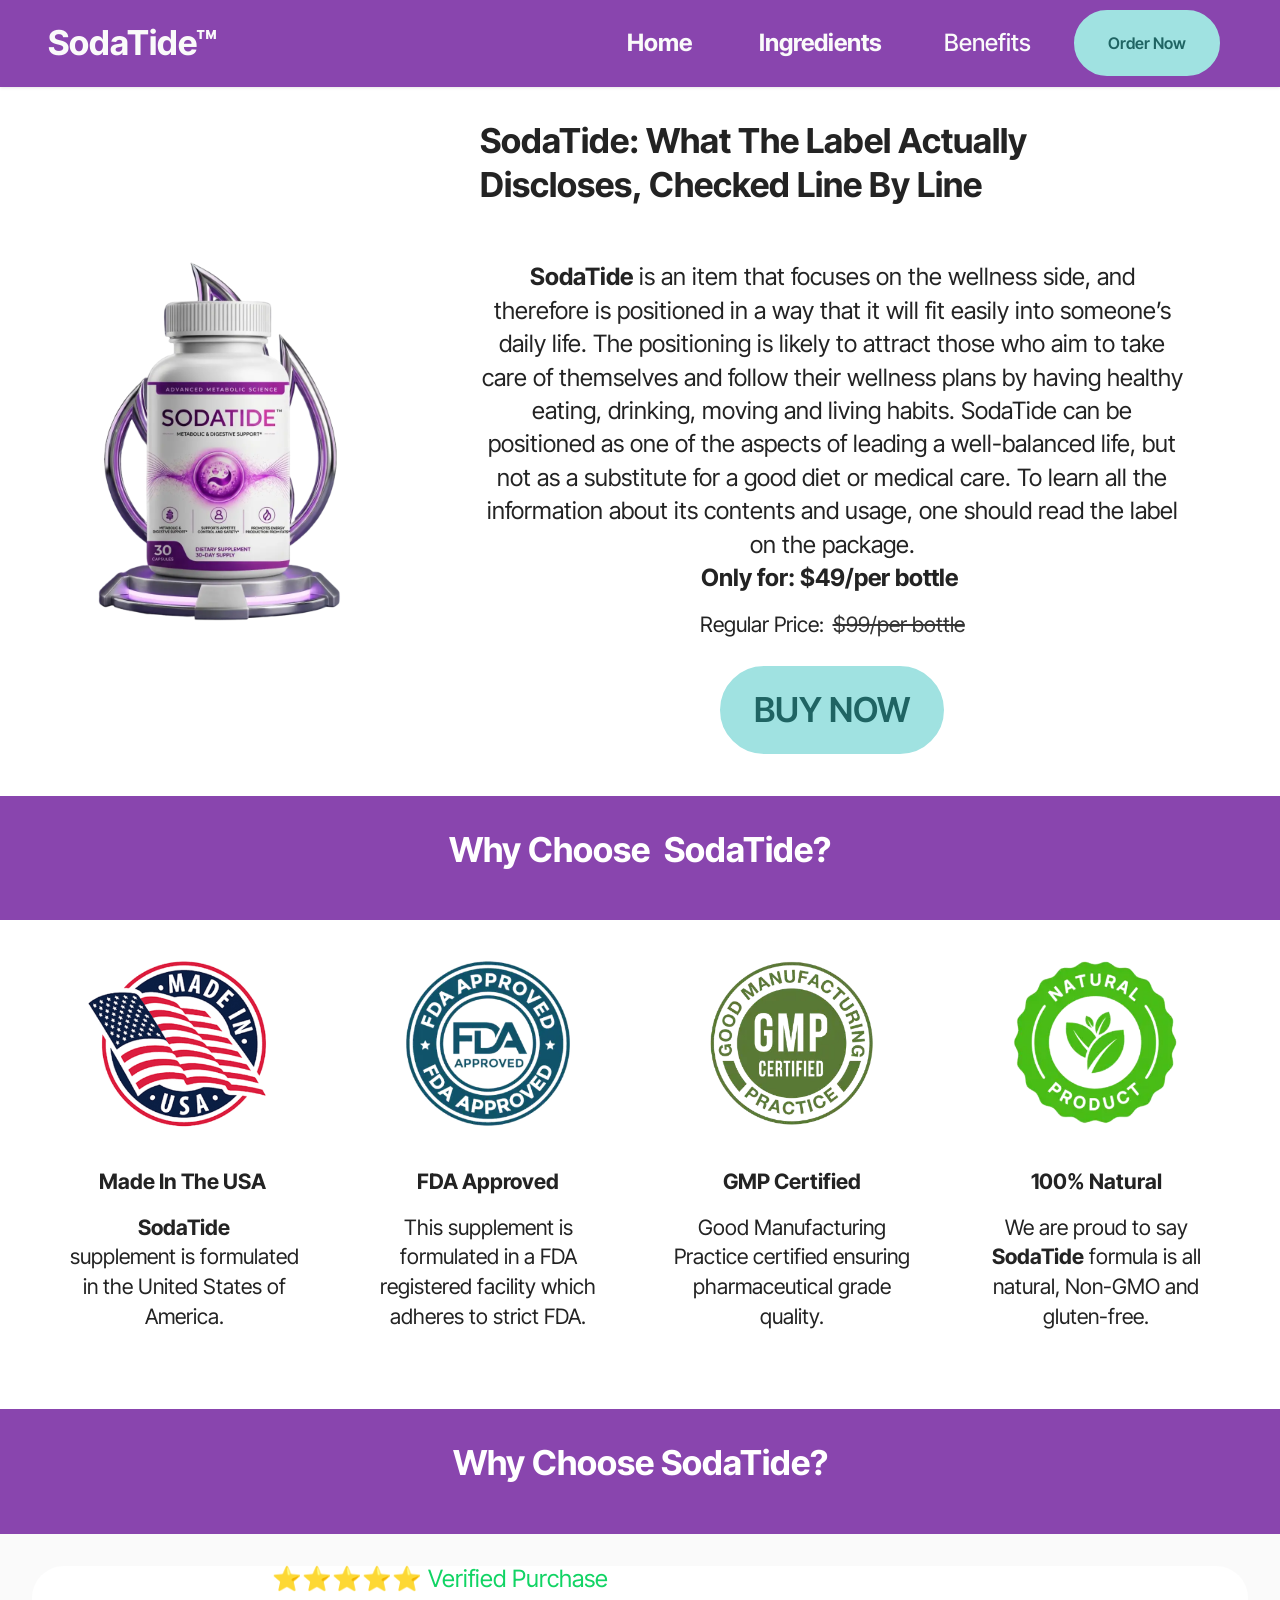
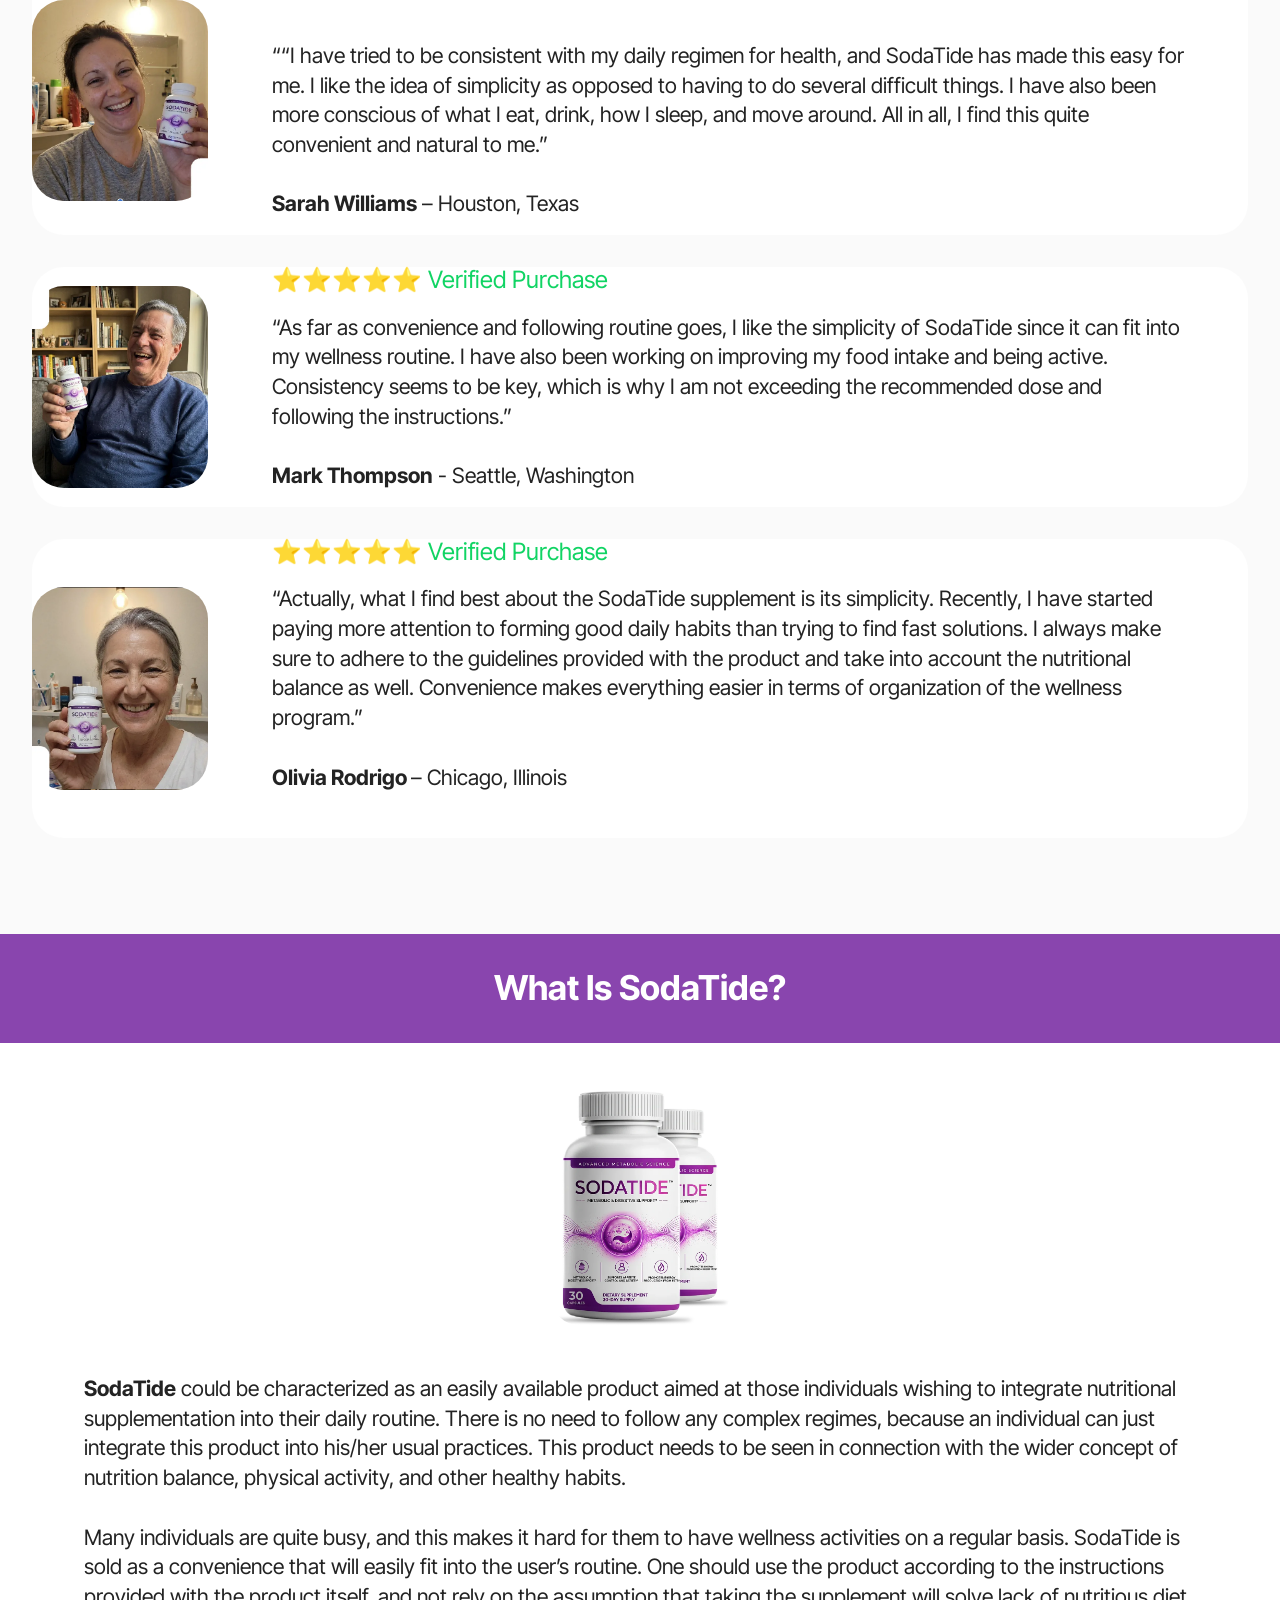
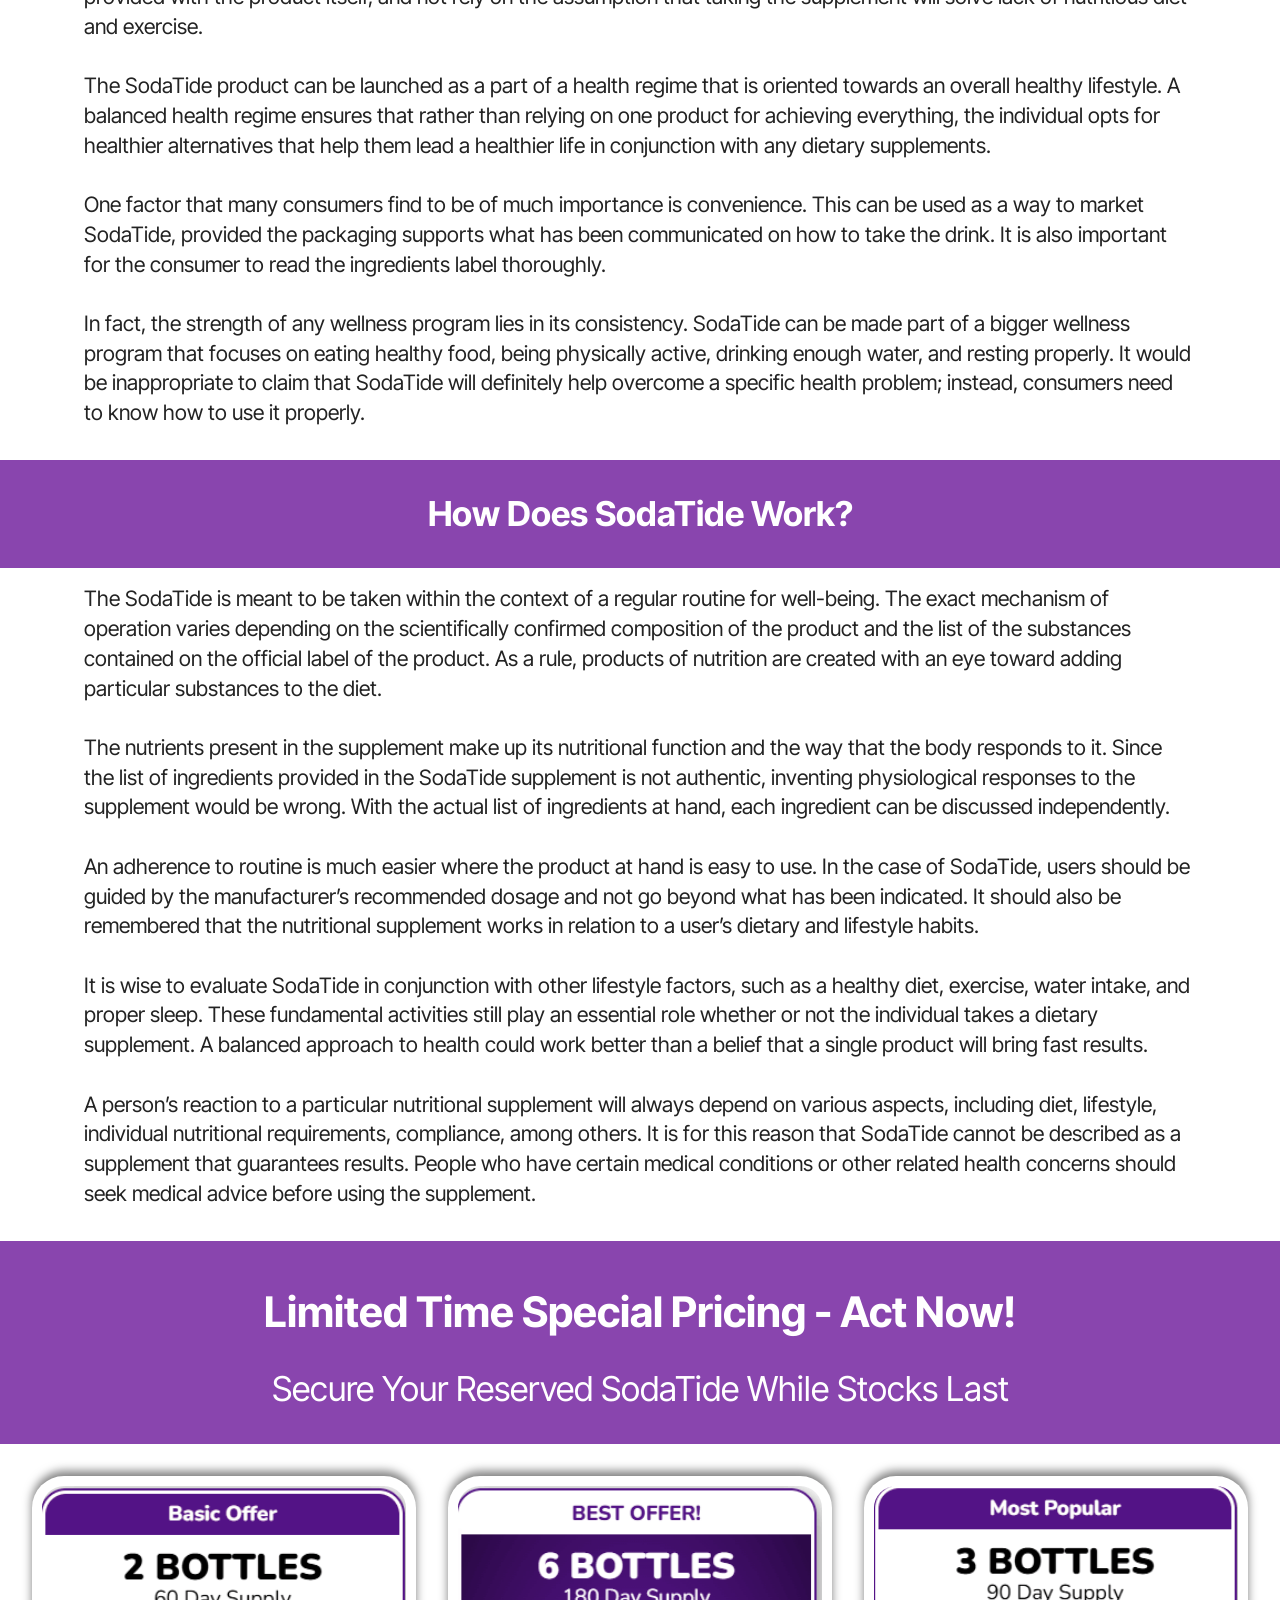
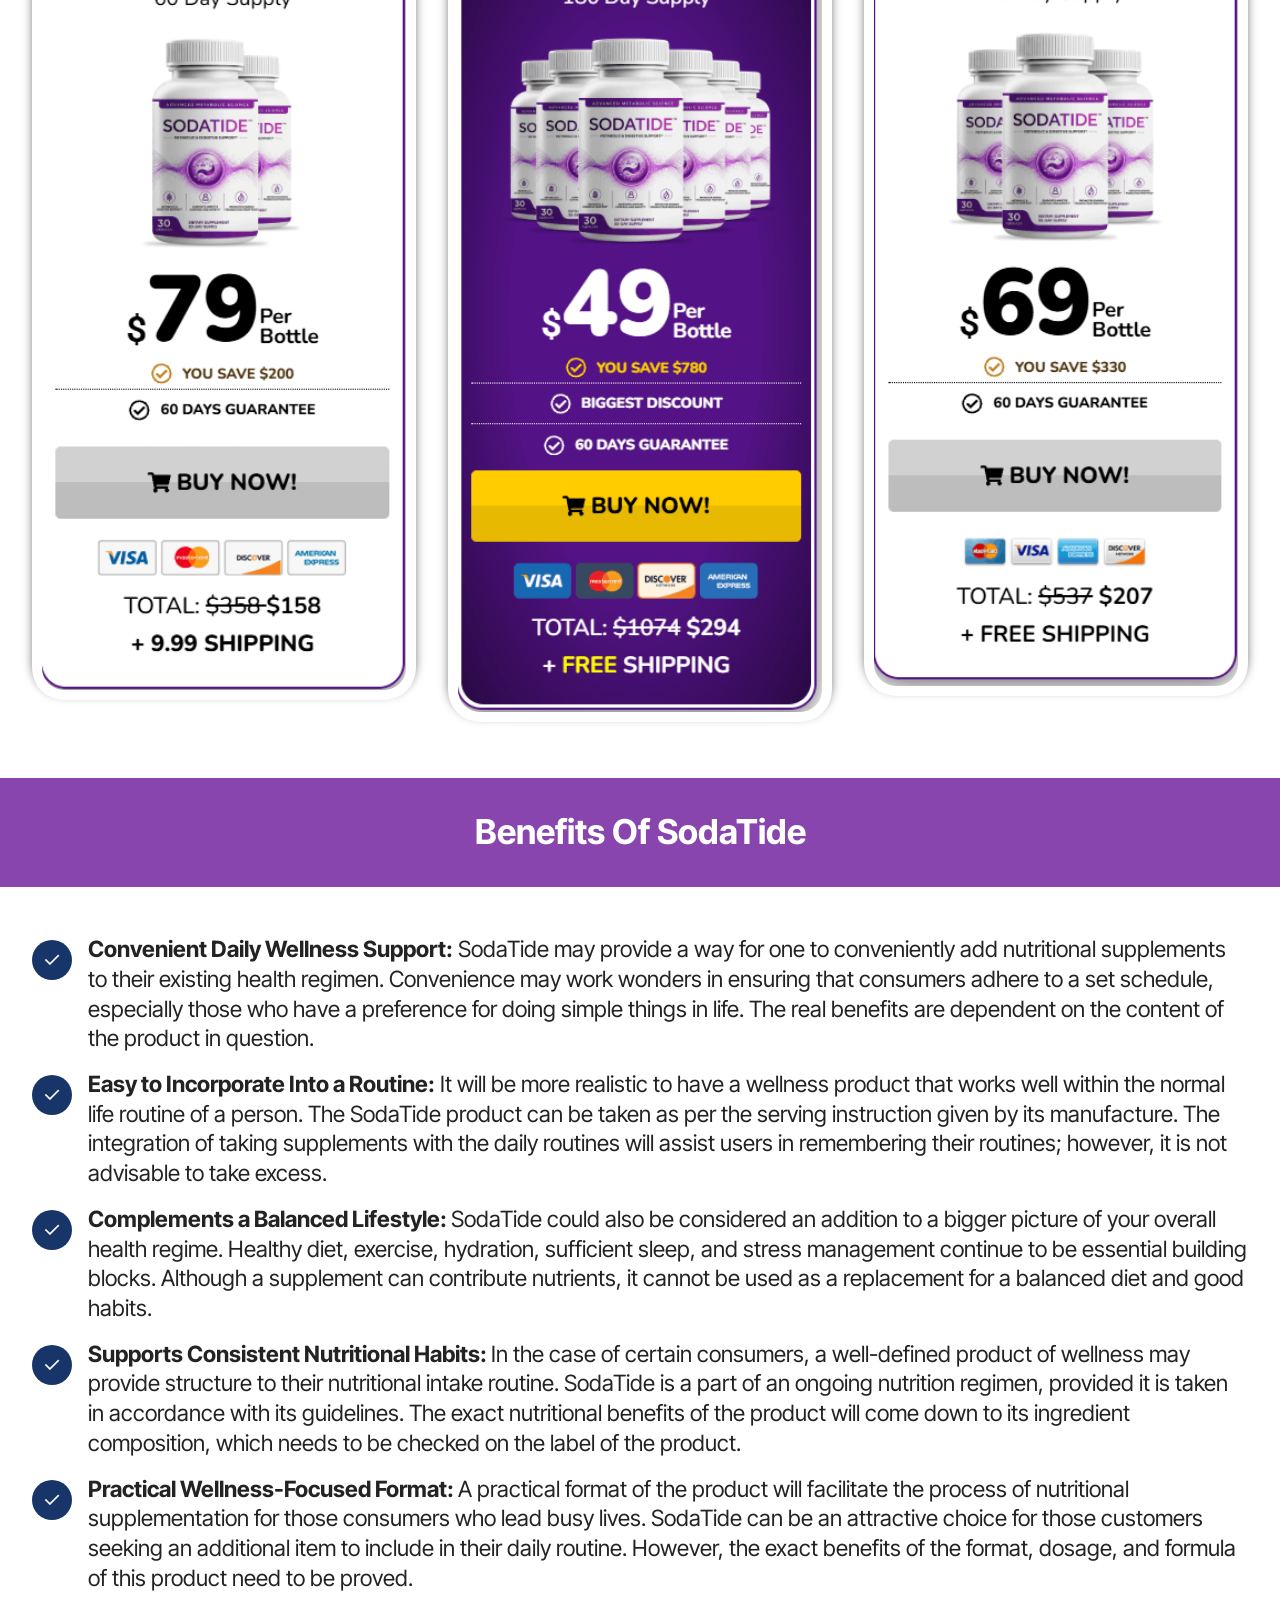
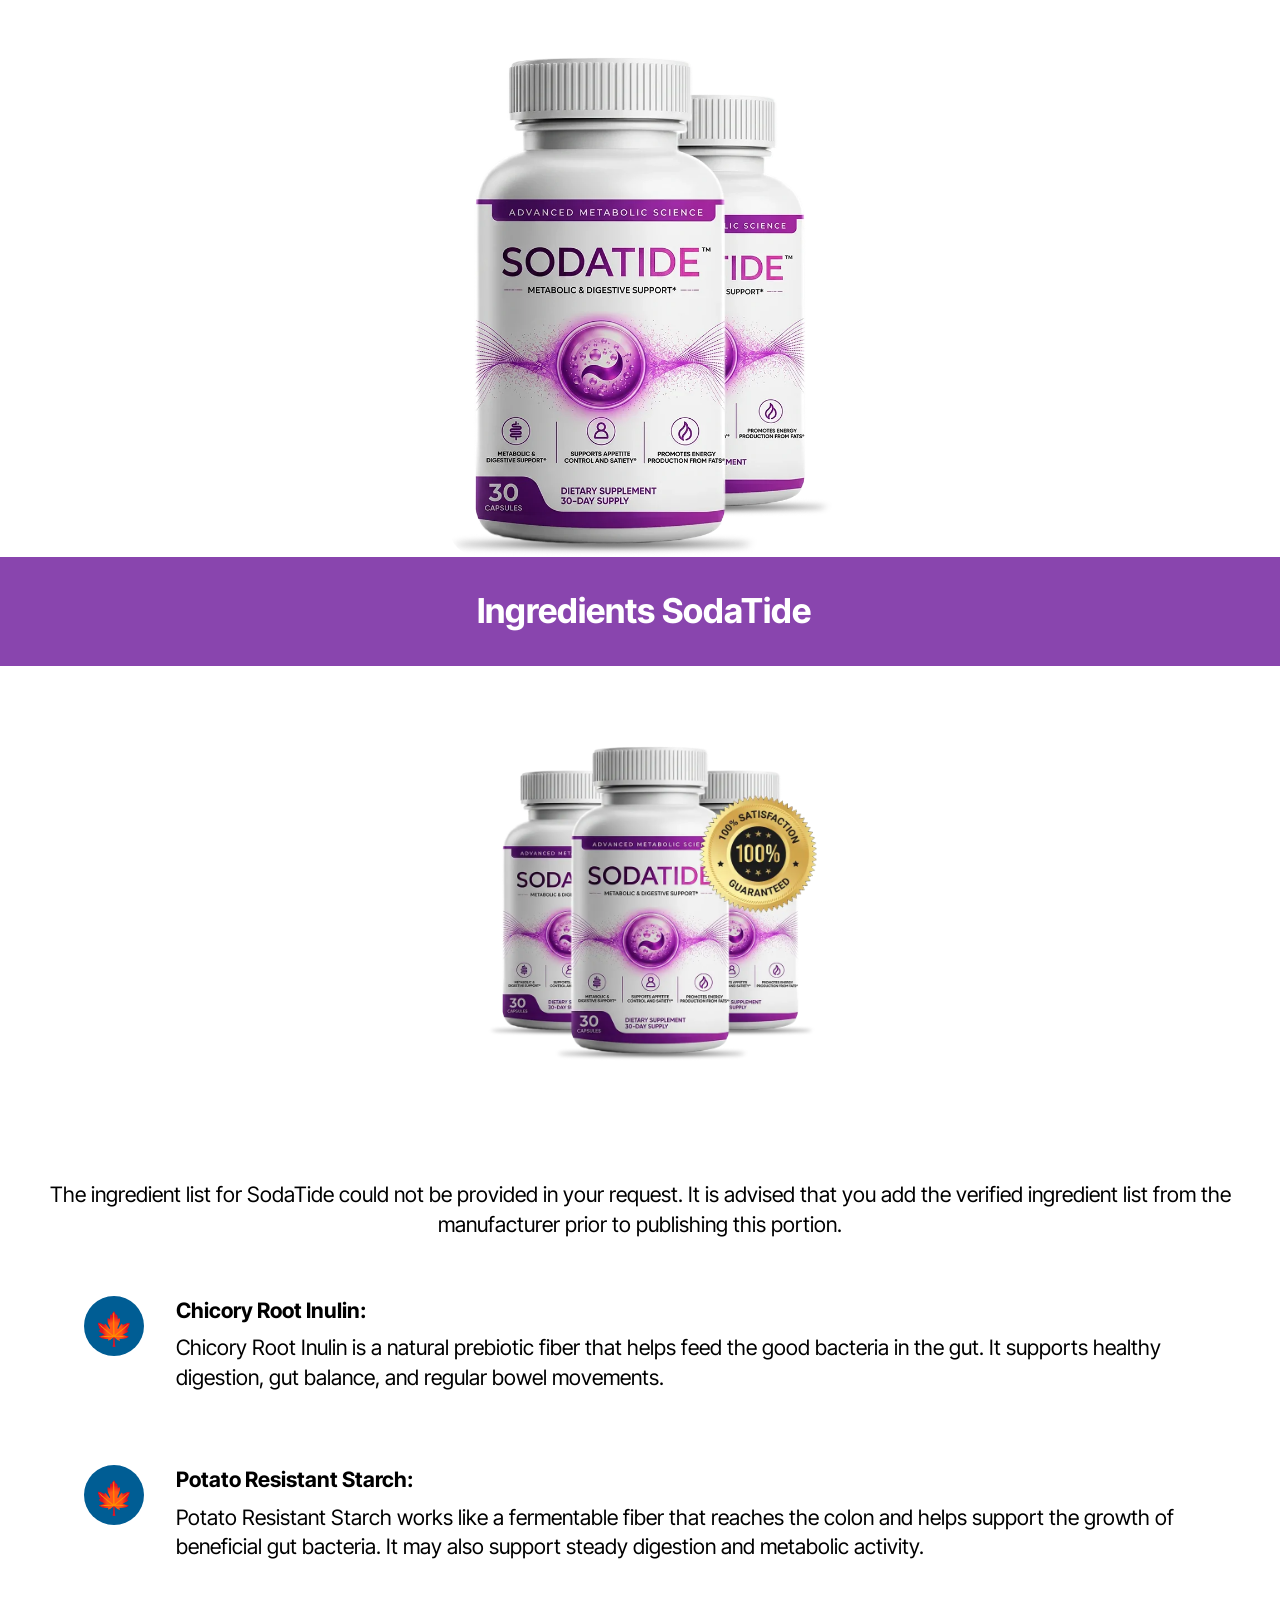
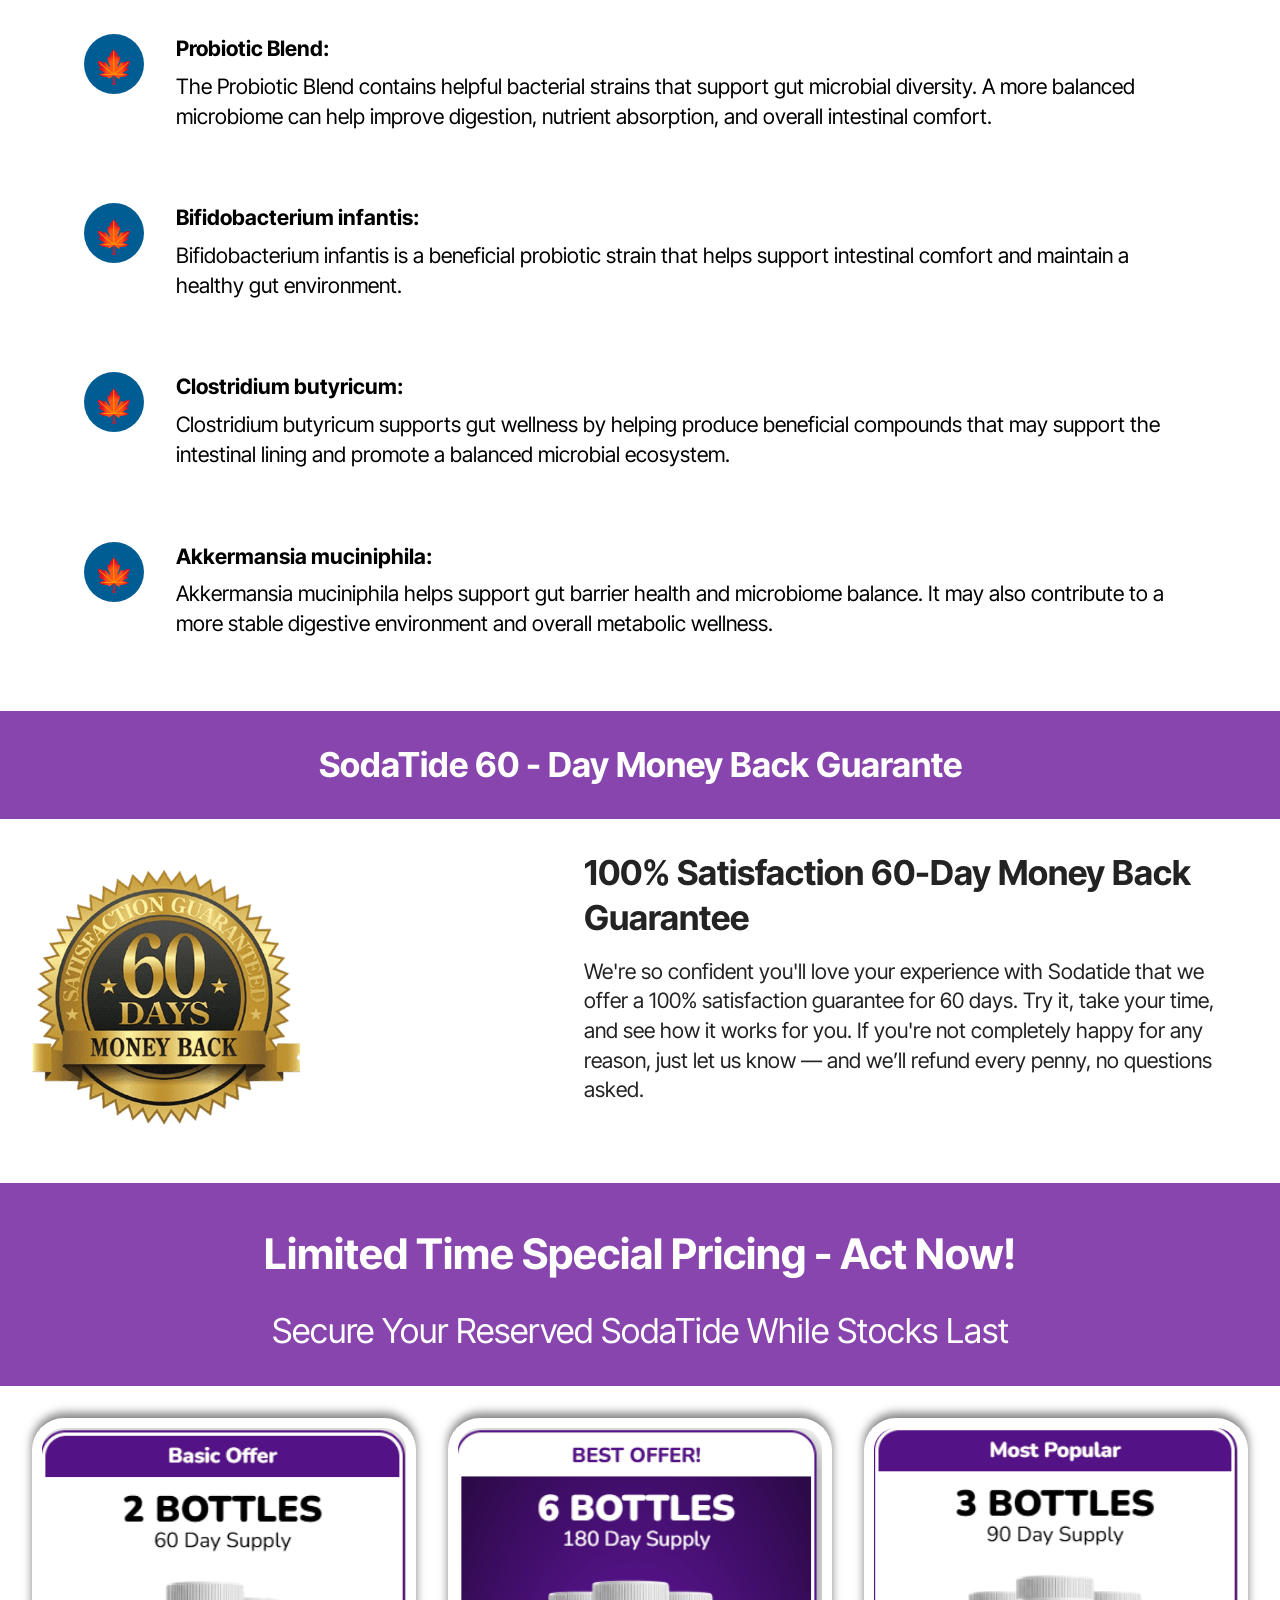
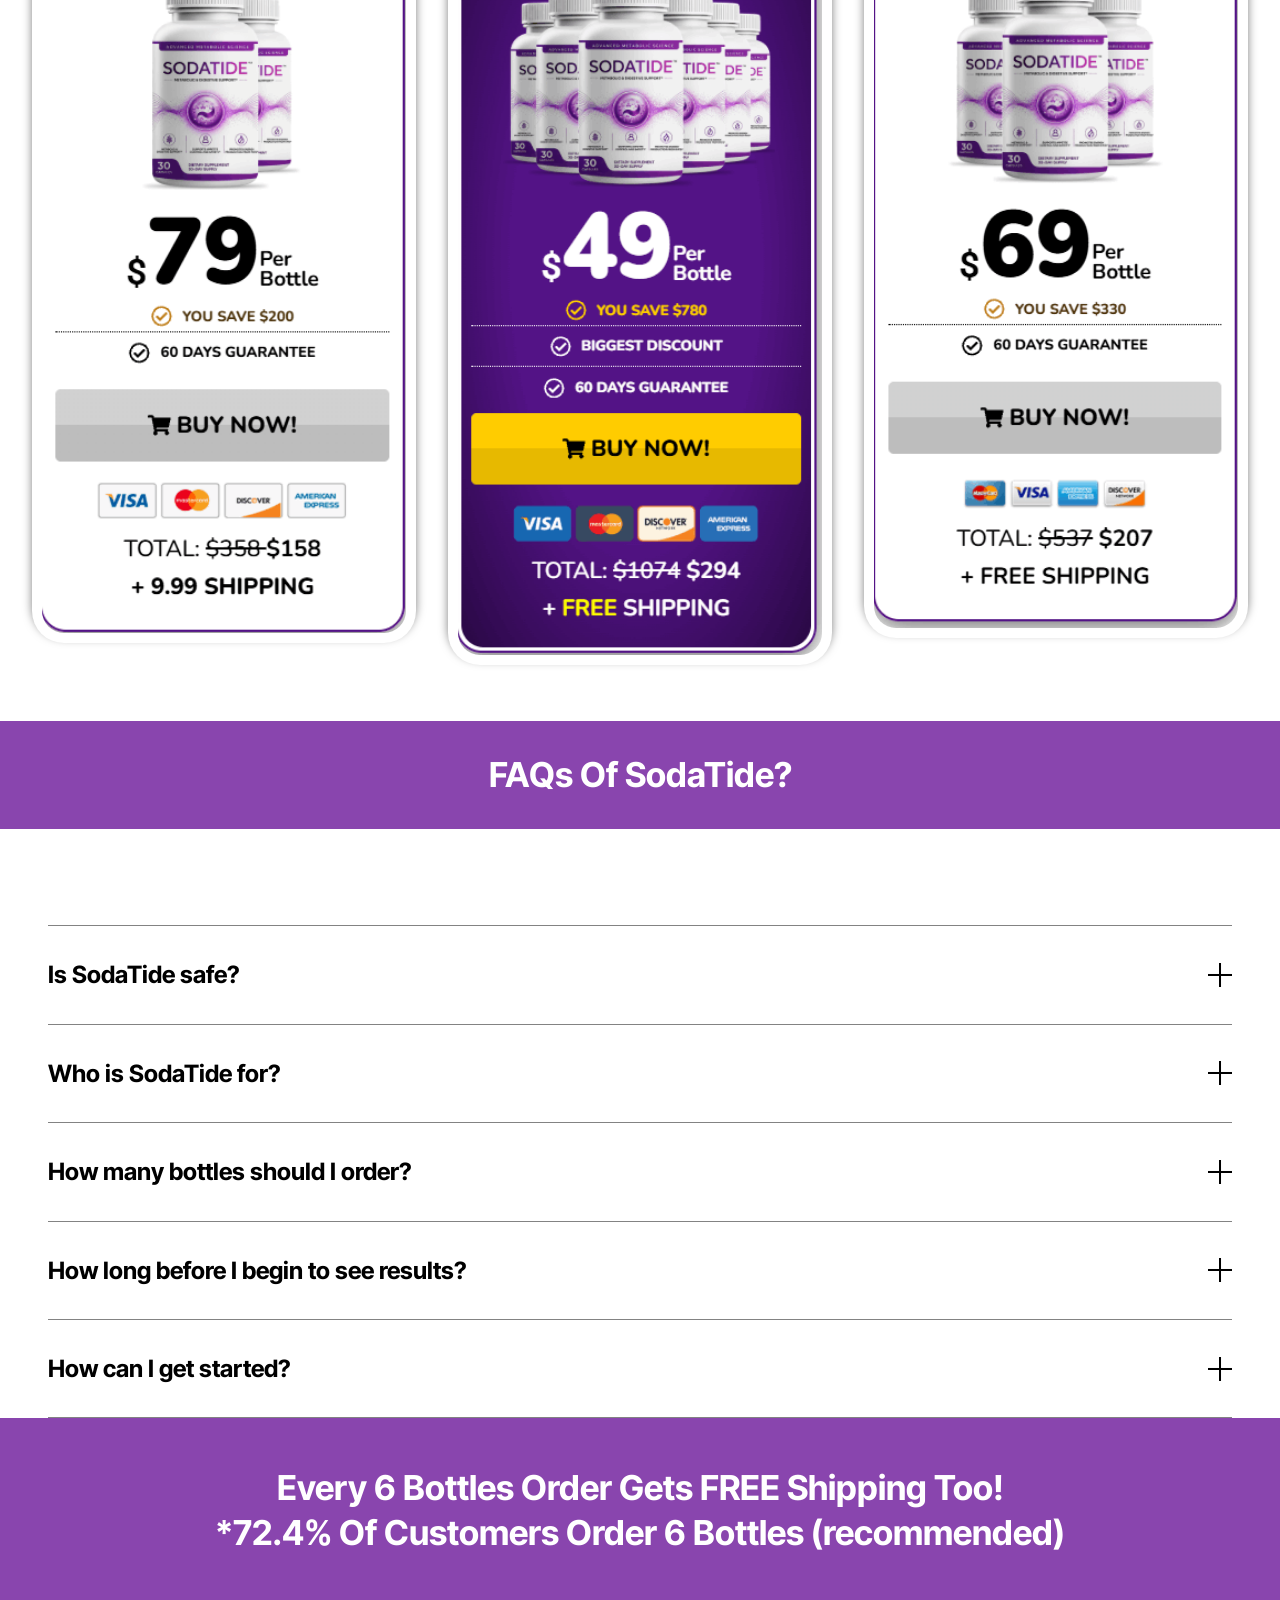
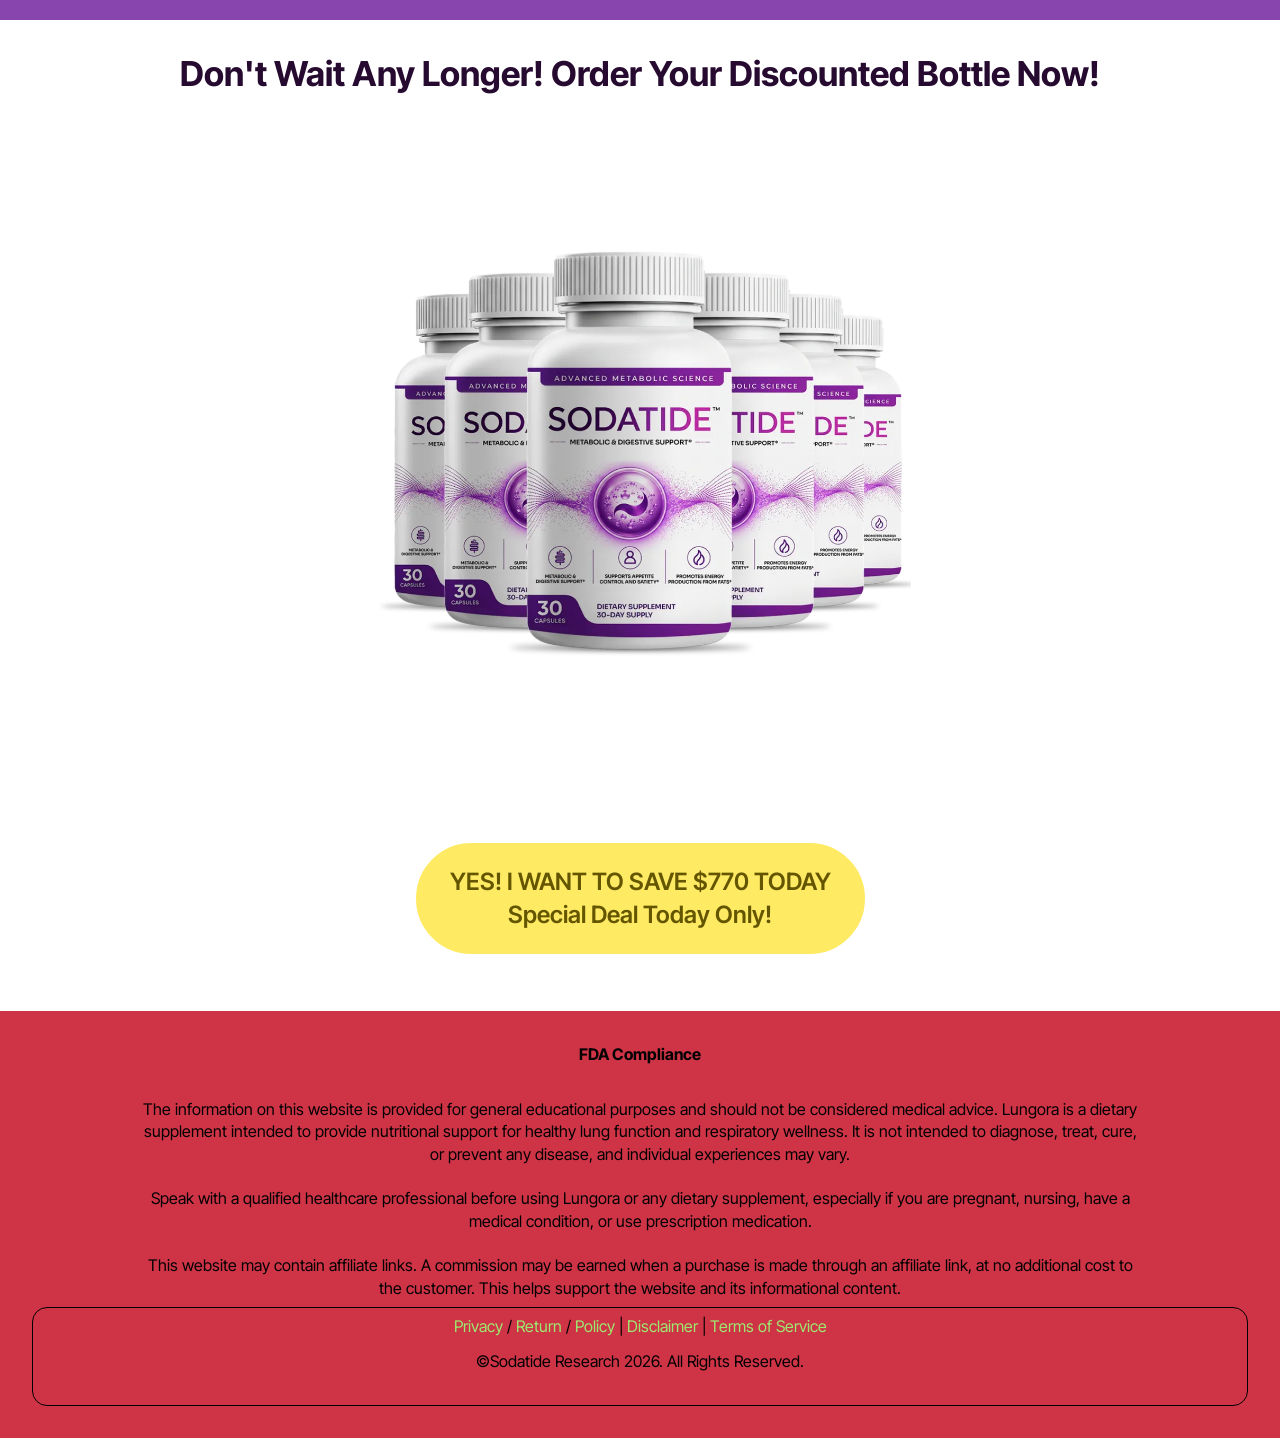
==== commit f136da2b: "Remove unnecessary whitespace and add meta tags" ====
--- a/index.html
+++ b/index.html
@@ -24,9 +24,9 @@
   <link rel="preload" href="https://fonts.googleapis.com/css?family=Inter+Tight:100,200,300,400,500,600,700,800,900,100i,200i,300i,400i,500i,600i,700i,800i,900i&display=swap" as="style" onload="this.onload=null;this.rel='stylesheet'">
   <noscript><link rel="stylesheet" href="https://fonts.googleapis.com/css?family=Inter+Tight:100,200,300,400,500,600,700,800,900,100i,200i,300i,400i,500i,600i,700i,800i,900i&display=swap"></noscript>
   <link rel="preload" as="style" href="assets/mobirise/css/mbr-additional.css?v=M7NyvS"><link rel="stylesheet" href="assets/mobirise/css/mbr-additional.css?v=M7NyvS" type="text/css">
-
-  
-  
+<meta name="google-site-verification" content="ojwFFrobrEAdesm8oLR1VNvsSXICQItrODOj1nC4V70" />
+<meta name="msvalidate.01" content="BFED78960371397816FDB9212DADB8CB" />
+	
   <meta name="keywords" content="prosta defend, prostadefend, prosta defend supplement, prosta defend pills">
  <meta name="author" content="prosta defend">
 		
@@ -967,9 +967,8 @@
                 
             </div>
         </div>
-    </div>
-</section><section class="display-7" style="padding: 0;align-items: center;justify-content: center;flex-wrap: wrap;    align-content: center;display: flex;position: relative;height: 4rem;"><a href="https://mobiri.se/" style="flex: 1 1;height: 4rem;position: absolute;width: 100%;z-index: 1;"><img alt="" style="height: 4rem;" src="[data-uri]"></a><p style="margin: 0;text-align: center;" class="display-7">&#8204;</p><a style="z-index:1" href="https://mobirise.com/offline-website-builder.html">Offline Website Creator</a></section><script src="assets/bootstrap/js/bootstrap.bundle.min.js"></script>  <script src="assets/smoothscroll/smooth-scroll.js"></script>  <script src="assets/ytplayer/index.js"></script>  <script src="assets/dropdown/js/navbar-dropdown.js"></script>  <script src="assets/mbr-switch-arrow/mbr-switch-arrow.js"></script>  <script src="assets/theme/js/script.js"></script>  
+    </div><script src="assets/bootstrap/js/bootstrap.bundle.min.js"></script>  <script src="assets/smoothscroll/smooth-scroll.js"></script>  <script src="assets/ytplayer/index.js"></script>  <script src="assets/dropdown/js/navbar-dropdown.js"></script>  <script src="assets/mbr-switch-arrow/mbr-switch-arrow.js"></script>  <script src="assets/theme/js/script.js"></script>  
   
   
 </body>
-</html>+</html>
